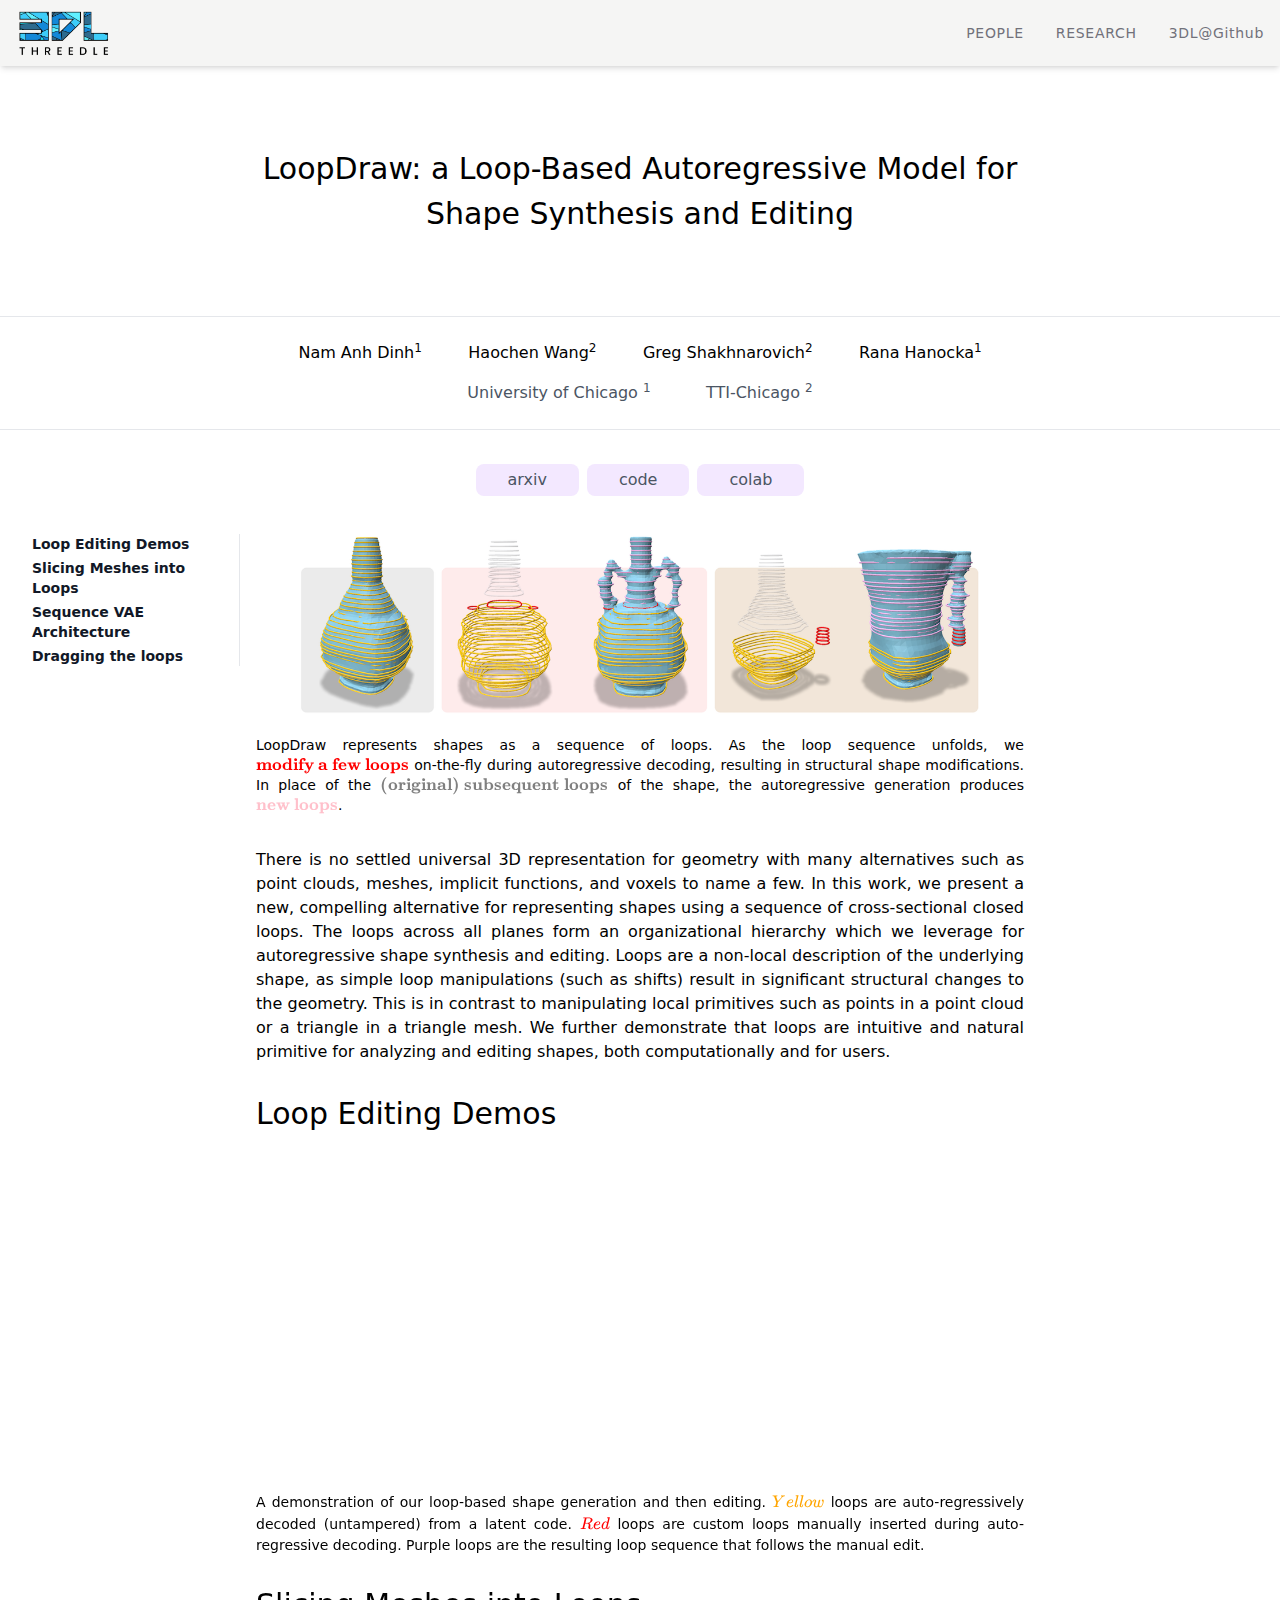
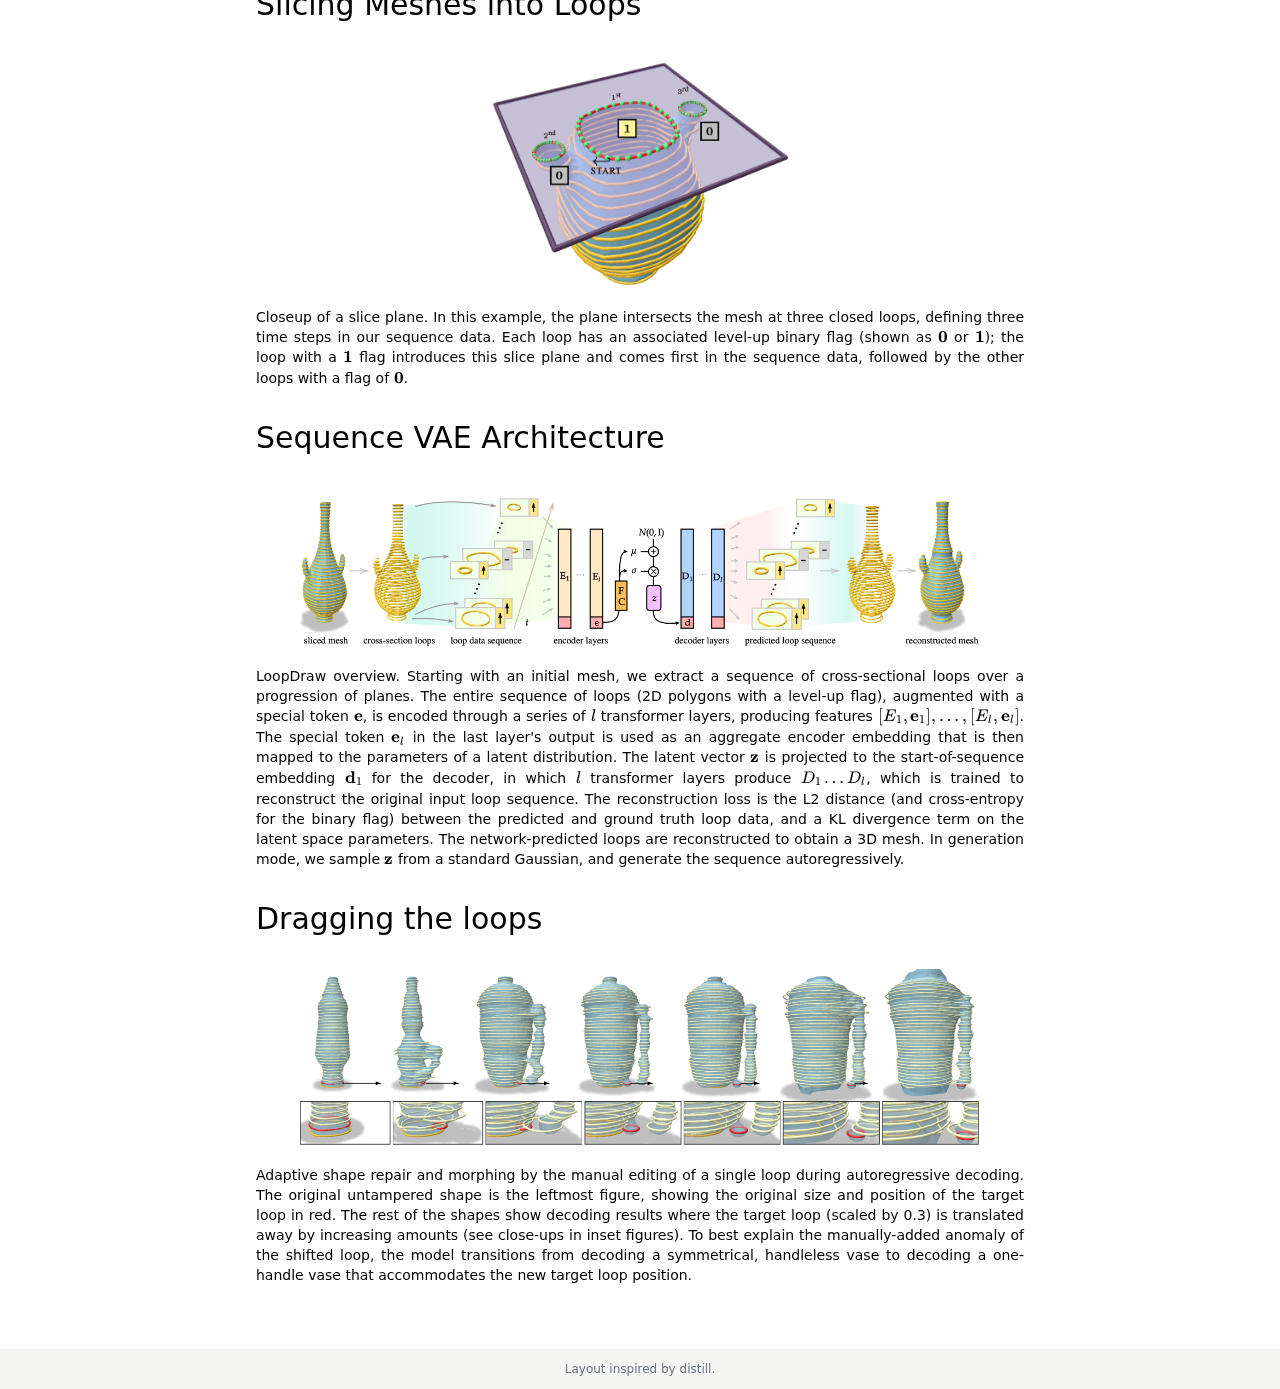
==== out/index.html @ bf1807f9 "move files to out" ====
<!DOCTYPE html><html><head><meta charSet="utf-8"/><meta name="google-site-verification" content="YRqjZaADGwd-NeNVA9Lar7973ZMttGQeL-NLG-FhuLw"/><meta name="viewport" content="width=770"/><title>LoopDraw</title><meta name="description" content="LoopDraw: a Loop-Based Autoregressive Model for Shape Synthesis and Editing"/><meta name="next-head-count" content="5"/><link rel="preload" href="/_next/static/css/555a6e327894ac90.css" as="style"/><link rel="stylesheet" href="/_next/static/css/555a6e327894ac90.css" data-n-g=""/><link rel="preload" href="/_next/static/css/d2a150f0312487b1.css" as="style"/><link rel="stylesheet" href="/_next/static/css/d2a150f0312487b1.css" data-n-p=""/><noscript data-n-css=""></noscript><script defer="" nomodule="" src="/_next/static/chunks/polyfills-a40ef1678bae11e696dba45124eadd70.js"></script><script src="/_next/static/chunks/webpack-2b99834efceef160.js" defer=""></script><script src="/_next/static/chunks/framework-6e4ba497ae0c8a3f.js" defer=""></script><script src="/_next/static/chunks/main-a5f2beb8b3d215d7.js" defer=""></script><script src="/_next/static/chunks/pages/_app-50a142e5a30749cb.js" defer=""></script><script src="/_next/static/chunks/518-eaa2f845e3ff8212.js" defer=""></script><script src="/_next/static/chunks/pages/index-186f89593d99d4a2.js" defer=""></script><script src="/_next/static/gd5T7K6Zp1jNpj35ZlLKR/_buildManifest.js" defer=""></script><script src="/_next/static/gd5T7K6Zp1jNpj35ZlLKR/_ssgManifest.js" defer=""></script><script src="/_next/static/gd5T7K6Zp1jNpj35ZlLKR/_middlewareManifest.js" defer=""></script></head><body><div id="__next"><div class=""><div class="bg-stone-100 text-zinc-500 py-2 shadow-md"><div class="mx-auto max-w-7xl px-4 flex items-center "><a href="https://3dl.cs.uchicago.edu/" class="flex-none mr-4" target="_blank"><img src="/threedle.png" class="w-24"/></a><div class="flex-1 justify-end flex space-x-8 tracking-wider text-sm"><a href="https://3dl.cs.uchicago.edu/#people" class="flex-none" target="_blank">PEOPLE</a><a href="https://3dl.cs.uchicago.edu/#research" class="flex-none" target="_blank">RESEARCH</a><a href="https://github.com/threedle" class="flex-none" target="_blank">3DL@Github</a></div></div></div><h1 class="text-3xl mx-auto max-w-4xl px-8 py-20 text-center leading-normal">LoopDraw: a Loop-Based Autoregressive Model for Shape Synthesis and Editing</h1><div class="border-t border-b px-8 py-2 text-center"><ol class="mx-auto max-w-3xl flex flex-wrap justify-evenly items-center my-4 "><li class="flex-initial mx-1 hover:text-indigo-400"><a href="https://people.cs.uchicago.edu/~namanh" target="_blank">Nam Anh Dinh</a><sup>1</sup></li><li class="flex-initial mx-1 hover:text-indigo-400"><a href="https://whc.is" target="_blank">Haochen Wang</a><sup>2</sup></li><li class="flex-initial mx-1 hover:text-indigo-400"><a href="https://home.ttic.edu/~gregory/" target="_blank">Greg Shakhnarovich</a><sup>2</sup></li><li class="flex-initial mx-1 hover:text-indigo-400"><a href="https://people.cs.uchicago.edu/~ranahanocka/" target="_blank">Rana Hanocka</a><sup>1</sup></li></ol><ol class="mx-auto max-w-md flex flex-wrap justify-evenly items-center my-4 text-gray-600"><li class="flex-initial mx-1">University of Chicago <sup>1</sup></li><li class="flex-initial mx-1">TTI-Chicago <sup>2</sup></li></ol></div><ol class="mx-auto px-8 max-w-md flex justify-center mt-8 text-gray-600 "><li><div class="inline-block mx-1 my-0.5 px-8 py-1 rounded-lg bg-purple-100 ">arxiv</div> </li><li><div class="inline-block mx-1 my-0.5 px-8 py-1 rounded-lg bg-purple-100 hover:bg-purple-300"><a href="https://github.com/threedle/LoopDraw" target="_blank">code</a></div> </li><li><div class="inline-block mx-1 my-0.5 px-8 py-1 rounded-lg bg-purple-100 ">colab</div> </li></ol><div class=" mx-auto max-w-screen-2xl px-8 my-8 flex gap-4 flex-col lg:flex-row"><div class="basis-1/6 flex-auto"><ol class=" max-w-xs pr-4 top-16 text-gray-900 text-sm mb-8 lg:border-r "><li class="my-1 hover:text-indigo-400" style="margin-left:0rem;font-weight:600"><a href="#1"><span><span><span>Loop Editing Demos</span></span></span></a></li><li class="my-1 hover:text-indigo-400" style="margin-left:0rem;font-weight:600"><a href="#2"><span><span><span>Slicing Meshes into Loops</span></span></span></a></li><li class="my-1 hover:text-indigo-400" style="margin-left:0rem;font-weight:600"><a href="#3"><span><span><span>Sequence VAE Architecture</span></span></span></a></li><li class="my-1 hover:text-indigo-400" style="margin-left:0rem;font-weight:600"><a href="#4"><span><span><span>Dragging the loops</span></span></span></a></li></ol></div><div class="basis-4/6 flex-auto max-w-3xl text-justify"><div id="teaser" class="my-0"><div><div class="flex gap-4 justify-around"><img src="/l_teaser.png" class="flex-initial w-1/3" style="width:90.00%"/></div><div class="mt-4 flex justify-center"><div class="flex-initial text-sm"><span><span><span>LoopDraw represents shapes as a sequence of loops. As the loop sequence unfolds, we </span></span><span><span><span class="katex"><span class="katex-mathml"><math xmlns="http://www.w3.org/1998/Math/MathML"><semantics><mrow><mstyle mathcolor="red"><mrow><mtext mathvariant="bold">modify</mtext><mtext> </mtext><mtext mathvariant="bold">a</mtext><mtext> </mtext><mtext mathvariant="bold">few</mtext><mtext> </mtext><mtext mathvariant="bold">loops</mtext></mrow></mstyle></mrow><annotation encoding="application/x-tex">\textcolor{red}{\textbf{modify a few loops}}</annotation></semantics></math></span><span class="katex-html" aria-hidden="true"><span class="base"><span class="strut" style="height:0.8889em;vertical-align:-0.1944em"></span><span class="mord text" style="color:red"><span class="mord textbf" style="color:red">modify a few loops</span></span></span></span></span></span></span><span><span> on-the-fly during autoregressive decoding, resulting in structural shape modifications. In place of the </span></span><span><span><span class="katex"><span class="katex-mathml"><math xmlns="http://www.w3.org/1998/Math/MathML"><semantics><mrow><mstyle mathcolor="gray"><mrow><mtext mathvariant="bold">(original)</mtext><mtext> </mtext><mtext mathvariant="bold">subsequent</mtext><mtext> </mtext><mtext mathvariant="bold">loops</mtext></mrow></mstyle></mrow><annotation encoding="application/x-tex">\textcolor{gray}{\textbf{(original) subsequent loops}}</annotation></semantics></math></span><span class="katex-html" aria-hidden="true"><span class="base"><span class="strut" style="height:1em;vertical-align:-0.25em"></span><span class="mord text" style="color:gray"><span class="mord textbf" style="color:gray">(original) subsequent loops</span></span></span></span></span></span></span><span><span> of the shape, the autoregressive generation produces </span></span><span><span><span class="katex"><span class="katex-mathml"><math xmlns="http://www.w3.org/1998/Math/MathML"><semantics><mrow><mstyle mathcolor="pink"><mrow><mtext mathvariant="bold">new</mtext><mtext> </mtext><mtext mathvariant="bold">loops</mtext></mrow></mstyle></mrow><annotation encoding="application/x-tex">\textcolor{pink}{\textbf{new loops}}</annotation></semantics></math></span><span class="katex-html" aria-hidden="true"><span class="base"><span class="strut" style="height:0.8889em;vertical-align:-0.1944em"></span><span class="mord text" style="color:pink"><span class="mord textbf" style="color:pink">new loops</span></span></span></span></span></span></span><span><span>.
</span></span></span></div></div></div></div><div class="my-8"><div class="space-y-4"><div><span><span><span>There is no settled universal 3D representation for geometry with many alternatives such as point clouds, meshes, implicit functions, and voxels to name a few. In this work, we present a new, compelling alternative for representing shapes using a sequence of cross-sectional closed loops. The loops across all planes form an organizational hierarchy which we leverage for autoregressive shape synthesis and editing. Loops are a non-local description of the underlying shape, as simple loop manipulations (such as shifts) result in significant structural changes to the geometry. This is in contrast to manipulating local primitives such as points in a point cloud or a triangle in a triangle mesh. We further demonstrate that loops are intuitive and natural primitive for analyzing and editing shapes, both computationally and for users.</span></span></span></div><div><span></span></div></div></div><div id="1" class="my-8"><h1 class="text-3xl"><span><span><span>Loop Editing Demos</span></span></span></h1></div><div id="edit1" class="my-8"><div><div class="flex gap-4 justify-evenly"><video loop="" autoplay="" muted="" playsinline="" class="flex-initial w-1/3" style="width:35.00%"><source src="/Vase-Edit-1.mp4" type="video/mp4"/>Your browser does not support the video tag.</video><video loop="" autoplay="" muted="" playsinline="" class="flex-initial w-1/3" style="width:35.00%"><source src="/Vase-Edit-2.mp4" type="video/mp4"/>Your browser does not support the video tag.</video></div></div></div><div id="edit2" class="my-8"><div><div class="flex gap-4 justify-evenly"><video loop="" autoplay="" muted="" playsinline="" class="flex-initial w-1/3" style="width:30.00%"><source src="/Sofa-Edit-1.mp4" type="video/mp4"/>Your browser does not support the video tag.</video><video loop="" autoplay="" muted="" playsinline="" class="flex-initial w-1/3" style="width:30.00%"><source src="/Sofa-Edit-2.mp4" type="video/mp4"/>Your browser does not support the video tag.</video><video loop="" autoplay="" muted="" playsinline="" class="flex-initial w-1/3" style="width:30.00%"><source src="/Sofa-Edit-3.mp4" type="video/mp4"/>Your browser does not support the video tag.</video></div><div class="mt-4 flex justify-center"><div class="flex-initial text-sm"><span><span><span>A demonstration of our loop-based shape generation and then editing. </span></span><span><span><span class="katex"><span class="katex-mathml"><math xmlns="http://www.w3.org/1998/Math/MathML"><semantics><mrow><mstyle mathcolor="orange"><mi>Y</mi><mi>e</mi><mi>l</mi><mi>l</mi><mi>o</mi><mi>w</mi></mstyle></mrow><annotation encoding="application/x-tex">\textcolor{orange}{Yellow}</annotation></semantics></math></span><span class="katex-html" aria-hidden="true"><span class="base"><span class="strut" style="height:0.6944em"></span><span class="mord mathnormal" style="margin-right:0.22222em;color:orange">Y</span><span class="mord mathnormal" style="color:orange">e</span><span class="mord mathnormal" style="margin-right:0.01968em;color:orange">ll</span><span class="mord mathnormal" style="color:orange">o</span><span class="mord mathnormal" style="margin-right:0.02691em;color:orange">w</span></span></span></span></span></span><span><span> loops are auto-regressively decoded (untampered) from a latent code. </span></span><span><span><span class="katex"><span class="katex-mathml"><math xmlns="http://www.w3.org/1998/Math/MathML"><semantics><mrow><mstyle mathcolor="red"><mi>R</mi><mi>e</mi><mi>d</mi></mstyle></mrow><annotation encoding="application/x-tex">\textcolor{red}{Red}</annotation></semantics></math></span><span class="katex-html" aria-hidden="true"><span class="base"><span class="strut" style="height:0.6944em"></span><span class="mord mathnormal" style="margin-right:0.00773em;color:red">R</span><span class="mord mathnormal" style="color:red">e</span><span class="mord mathnormal" style="color:red">d</span></span></span></span></span></span><span><span> loops are custom loops manually inserted during auto-regressive decoding. Purple loops are the resulting loop sequence that follows the manual edit.
</span></span></span></div></div></div></div><div id="2" class="my-8"><h1 class="text-3xl"><span><span><span>Slicing Meshes into Loops</span></span></span></h1></div><div id="slice" class="my-8"><div><div class="flex gap-4 justify-around"><img src="/slice.png" class="flex-initial w-1/3" style="width:40.00%"/></div><div class="mt-4 flex justify-center"><div class="flex-initial text-sm"><span><span><span>Closeup of a slice plane. In this example, the plane intersects the mesh at three closed loops, defining three time steps in our sequence data. Each loop has an associated level-up binary flag (shown as </span></span><span><span><span class="katex"><span class="katex-mathml"><math xmlns="http://www.w3.org/1998/Math/MathML"><semantics><mrow><mn mathvariant="bold">0</mn></mrow><annotation encoding="application/x-tex">\mathbf 0</annotation></semantics></math></span><span class="katex-html" aria-hidden="true"><span class="base"><span class="strut" style="height:0.6444em"></span><span class="mord mathbf">0</span></span></span></span></span></span><span><span> or </span></span><span><span><span class="katex"><span class="katex-mathml"><math xmlns="http://www.w3.org/1998/Math/MathML"><semantics><mrow><mn mathvariant="bold">1</mn></mrow><annotation encoding="application/x-tex">\mathbf 1</annotation></semantics></math></span><span class="katex-html" aria-hidden="true"><span class="base"><span class="strut" style="height:0.6444em"></span><span class="mord mathbf">1</span></span></span></span></span></span><span><span>); the loop with a </span></span><span><span><span class="katex"><span class="katex-mathml"><math xmlns="http://www.w3.org/1998/Math/MathML"><semantics><mrow><mn mathvariant="bold">1</mn></mrow><annotation encoding="application/x-tex">\mathbf 1</annotation></semantics></math></span><span class="katex-html" aria-hidden="true"><span class="base"><span class="strut" style="height:0.6444em"></span><span class="mord mathbf">1</span></span></span></span></span></span><span><span> flag introduces this slice plane and comes first in the sequence data, followed by the other loops with a flag of </span></span><span><span><span class="katex"><span class="katex-mathml"><math xmlns="http://www.w3.org/1998/Math/MathML"><semantics><mrow><mn mathvariant="bold">0</mn></mrow><annotation encoding="application/x-tex">\mathbf 0</annotation></semantics></math></span><span class="katex-html" aria-hidden="true"><span class="base"><span class="strut" style="height:0.6444em"></span><span class="mord mathbf">0</span></span></span></span></span></span><span><span>.
</span></span></span></div></div></div></div><div id="3" class="my-8"><h1 class="text-3xl"><span><span><span>Sequence VAE Architecture</span></span></span></h1></div><div id="arch" class="my-8"><div><div class="flex gap-4 justify-around"><img src="/arch.png" class="flex-initial w-1/3" style="width:90.00%"/></div><div class="mt-4 flex justify-center"><div class="flex-initial text-sm"><span><span><span>LoopDraw overview. Starting with an initial mesh, we extract a sequence of cross-sectional loops over a progression of planes. The entire sequence of loops (2D polygons with a level-up flag), augmented with a special token </span></span><span><span><span class="katex"><span class="katex-mathml"><math xmlns="http://www.w3.org/1998/Math/MathML"><semantics><mrow><mi mathvariant="bold">e</mi></mrow><annotation encoding="application/x-tex">\mathbf{e}</annotation></semantics></math></span><span class="katex-html" aria-hidden="true"><span class="base"><span class="strut" style="height:0.4444em"></span><span class="mord mathbf">e</span></span></span></span></span></span><span><span>, is encoded through a series of </span></span><span><span><span class="katex"><span class="katex-mathml"><math xmlns="http://www.w3.org/1998/Math/MathML"><semantics><mrow><mi>l</mi></mrow><annotation encoding="application/x-tex">l</annotation></semantics></math></span><span class="katex-html" aria-hidden="true"><span class="base"><span class="strut" style="height:0.6944em"></span><span class="mord mathnormal" style="margin-right:0.01968em">l</span></span></span></span></span></span><span><span> transformer layers, producing features </span></span><span><span><span class="katex"><span class="katex-mathml"><math xmlns="http://www.w3.org/1998/Math/MathML"><semantics><mrow><mo stretchy="false">[</mo><msub><mi>E</mi><mn>1</mn></msub><mo separator="true">,</mo><msub><mi mathvariant="bold">e</mi><mn>1</mn></msub><mo stretchy="false">]</mo><mo separator="true">,</mo><mo>…</mo><mo separator="true">,</mo><mo stretchy="false">[</mo><msub><mi>E</mi><mi>l</mi></msub><mo separator="true">,</mo><msub><mi mathvariant="bold">e</mi><mi>l</mi></msub><mo stretchy="false">]</mo></mrow><annotation encoding="application/x-tex">[E_1,\mathbf{e}_1],\dots, [E_l,\mathbf{e}_l]</annotation></semantics></math></span><span class="katex-html" aria-hidden="true"><span class="base"><span class="strut" style="height:1em;vertical-align:-0.25em"></span><span class="mopen">[</span><span class="mord"><span class="mord mathnormal" style="margin-right:0.05764em">E</span><span class="msupsub"><span class="vlist-t vlist-t2"><span class="vlist-r"><span class="vlist" style="height:0.3011em"><span style="top:-2.55em;margin-left:-0.0576em;margin-right:0.05em"><span class="pstrut" style="height:2.7em"></span><span class="sizing reset-size6 size3 mtight"><span class="mord mtight">1</span></span></span></span><span class="vlist-s">​</span></span><span class="vlist-r"><span class="vlist" style="height:0.15em"><span></span></span></span></span></span></span><span class="mpunct">,</span><span class="mspace" style="margin-right:0.1667em"></span><span class="mord"><span class="mord mathbf">e</span><span class="msupsub"><span class="vlist-t vlist-t2"><span class="vlist-r"><span class="vlist" style="height:0.3011em"><span style="top:-2.55em;margin-left:0em;margin-right:0.05em"><span class="pstrut" style="height:2.7em"></span><span class="sizing reset-size6 size3 mtight"><span class="mord mtight">1</span></span></span></span><span class="vlist-s">​</span></span><span class="vlist-r"><span class="vlist" style="height:0.15em"><span></span></span></span></span></span></span><span class="mclose">]</span><span class="mpunct">,</span><span class="mspace" style="margin-right:0.1667em"></span><span class="minner">…</span><span class="mspace" style="margin-right:0.1667em"></span><span class="mpunct">,</span><span class="mspace" style="margin-right:0.1667em"></span><span class="mopen">[</span><span class="mord"><span class="mord mathnormal" style="margin-right:0.05764em">E</span><span class="msupsub"><span class="vlist-t vlist-t2"><span class="vlist-r"><span class="vlist" style="height:0.3361em"><span style="top:-2.55em;margin-left:-0.0576em;margin-right:0.05em"><span class="pstrut" style="height:2.7em"></span><span class="sizing reset-size6 size3 mtight"><span class="mord mathnormal mtight" style="margin-right:0.01968em">l</span></span></span></span><span class="vlist-s">​</span></span><span class="vlist-r"><span class="vlist" style="height:0.15em"><span></span></span></span></span></span></span><span class="mpunct">,</span><span class="mspace" style="margin-right:0.1667em"></span><span class="mord"><span class="mord mathbf">e</span><span class="msupsub"><span class="vlist-t vlist-t2"><span class="vlist-r"><span class="vlist" style="height:0.3361em"><span style="top:-2.55em;margin-left:0em;margin-right:0.05em"><span class="pstrut" style="height:2.7em"></span><span class="sizing reset-size6 size3 mtight"><span class="mord mathnormal mtight" style="margin-right:0.01968em">l</span></span></span></span><span class="vlist-s">​</span></span><span class="vlist-r"><span class="vlist" style="height:0.15em"><span></span></span></span></span></span></span><span class="mclose">]</span></span></span></span></span></span><span><span>. The special token </span></span><span><span><span class="katex"><span class="katex-mathml"><math xmlns="http://www.w3.org/1998/Math/MathML"><semantics><mrow><msub><mi mathvariant="bold">e</mi><mi>l</mi></msub></mrow><annotation encoding="application/x-tex">\mathbf{e}_l</annotation></semantics></math></span><span class="katex-html" aria-hidden="true"><span class="base"><span class="strut" style="height:0.5944em;vertical-align:-0.15em"></span><span class="mord"><span class="mord mathbf">e</span><span class="msupsub"><span class="vlist-t vlist-t2"><span class="vlist-r"><span class="vlist" style="height:0.3361em"><span style="top:-2.55em;margin-left:0em;margin-right:0.05em"><span class="pstrut" style="height:2.7em"></span><span class="sizing reset-size6 size3 mtight"><span class="mord mathnormal mtight" style="margin-right:0.01968em">l</span></span></span></span><span class="vlist-s">​</span></span><span class="vlist-r"><span class="vlist" style="height:0.15em"><span></span></span></span></span></span></span></span></span></span></span></span><span><span> in the last layer&#x27;s output is used as an aggregate encoder embedding that is then mapped to the parameters of a latent distribution. The latent vector </span></span><span><span><span class="katex"><span class="katex-mathml"><math xmlns="http://www.w3.org/1998/Math/MathML"><semantics><mrow><mi mathvariant="bold">z</mi></mrow><annotation encoding="application/x-tex">\mathbf{z}</annotation></semantics></math></span><span class="katex-html" aria-hidden="true"><span class="base"><span class="strut" style="height:0.4444em"></span><span class="mord mathbf">z</span></span></span></span></span></span><span><span> is projected to the start-of-sequence embedding </span></span><span><span><span class="katex"><span class="katex-mathml"><math xmlns="http://www.w3.org/1998/Math/MathML"><semantics><mrow><msub><mi mathvariant="bold">d</mi><mn>1</mn></msub></mrow><annotation encoding="application/x-tex">\mathbf{d}_1</annotation></semantics></math></span><span class="katex-html" aria-hidden="true"><span class="base"><span class="strut" style="height:0.8444em;vertical-align:-0.15em"></span><span class="mord"><span class="mord mathbf">d</span><span class="msupsub"><span class="vlist-t vlist-t2"><span class="vlist-r"><span class="vlist" style="height:0.3011em"><span style="top:-2.55em;margin-left:0em;margin-right:0.05em"><span class="pstrut" style="height:2.7em"></span><span class="sizing reset-size6 size3 mtight"><span class="mord mtight">1</span></span></span></span><span class="vlist-s">​</span></span><span class="vlist-r"><span class="vlist" style="height:0.15em"><span></span></span></span></span></span></span></span></span></span></span></span><span><span> for the decoder, in which </span></span><span><span><span class="katex"><span class="katex-mathml"><math xmlns="http://www.w3.org/1998/Math/MathML"><semantics><mrow><mi>l</mi></mrow><annotation encoding="application/x-tex">l</annotation></semantics></math></span><span class="katex-html" aria-hidden="true"><span class="base"><span class="strut" style="height:0.6944em"></span><span class="mord mathnormal" style="margin-right:0.01968em">l</span></span></span></span></span></span><span><span> transformer layers produce </span></span><span><span><span class="katex"><span class="katex-mathml"><math xmlns="http://www.w3.org/1998/Math/MathML"><semantics><mrow><msub><mi>D</mi><mn>1</mn></msub><mo>…</mo><msub><mi>D</mi><mi>l</mi></msub></mrow><annotation encoding="application/x-tex">D_1 \dots D_l</annotation></semantics></math></span><span class="katex-html" aria-hidden="true"><span class="base"><span class="strut" style="height:0.8333em;vertical-align:-0.15em"></span><span class="mord"><span class="mord mathnormal" style="margin-right:0.02778em">D</span><span class="msupsub"><span class="vlist-t vlist-t2"><span class="vlist-r"><span class="vlist" style="height:0.3011em"><span style="top:-2.55em;margin-left:-0.0278em;margin-right:0.05em"><span class="pstrut" style="height:2.7em"></span><span class="sizing reset-size6 size3 mtight"><span class="mord mtight">1</span></span></span></span><span class="vlist-s">​</span></span><span class="vlist-r"><span class="vlist" style="height:0.15em"><span></span></span></span></span></span></span><span class="mspace" style="margin-right:0.1667em"></span><span class="minner">…</span><span class="mspace" style="margin-right:0.1667em"></span><span class="mord"><span class="mord mathnormal" style="margin-right:0.02778em">D</span><span class="msupsub"><span class="vlist-t vlist-t2"><span class="vlist-r"><span class="vlist" style="height:0.3361em"><span style="top:-2.55em;margin-left:-0.0278em;margin-right:0.05em"><span class="pstrut" style="height:2.7em"></span><span class="sizing reset-size6 size3 mtight"><span class="mord mathnormal mtight" style="margin-right:0.01968em">l</span></span></span></span><span class="vlist-s">​</span></span><span class="vlist-r"><span class="vlist" style="height:0.15em"><span></span></span></span></span></span></span></span></span></span></span></span><span><span>, which is trained to reconstruct the original input loop sequence. The reconstruction loss is the L2 distance (and cross-entropy for the binary flag) between the predicted and ground truth loop data, and a KL divergence term on the latent space parameters. The network-predicted loops are reconstructed to obtain a 3D mesh. In generation mode, we sample </span></span><span><span><span class="katex"><span class="katex-mathml"><math xmlns="http://www.w3.org/1998/Math/MathML"><semantics><mrow><mi mathvariant="bold">z</mi></mrow><annotation encoding="application/x-tex">\mathbf z</annotation></semantics></math></span><span class="katex-html" aria-hidden="true"><span class="base"><span class="strut" style="height:0.4444em"></span><span class="mord mathbf">z</span></span></span></span></span></span><span><span> from a standard Gaussian, and generate the sequence autoregressively.
</span></span></span></div></div></div></div><div id="4" class="my-8"><h1 class="text-3xl"><span><span><span>Dragging the loops</span></span></span></h1></div><div id="drag" class="my-8"><div><div class="flex gap-4 justify-around"><img src="/drag.png" class="flex-initial w-1/3" style="width:90.00%"/></div><div class="mt-4 flex justify-center"><div class="flex-initial text-sm"><span><span><span>Adaptive shape repair and morphing by the manual editing of a single loop during autoregressive decoding. The original untampered shape is the leftmost figure, showing the original size and position of the target loop in red. The rest of the shapes show decoding results where the target loop (scaled by 0.3) is translated away by increasing amounts (see close-ups in inset figures). To best explain the manually-added anomaly of the shifted loop, the model transitions from decoding a symmetrical, handleless vase to decoding a one-handle vase that accommodates the new target loop position.
</span></span></span></div></div></div></div></div><div class="basis-1/6 flex-auto"></div></div><div class="max-w-full bg-stone-100 flex items-center py-3"><p class="mx-auto text-gray-500 text-xs text-center"> Layout inspired by distill.</p></div></div></div><script id="__NEXT_DATA__" type="application/json">{"props":{"pageProps":{"data":[{"t":"fig","id":"teaser","d":{"imgs":["/l_teaser.png"],"sizes":[90],"caption":[{"type":"str","data":"LoopDraw represents shapes as a sequence of loops. As the loop sequence unfolds, we "},{"type":"imath","data":"\u003cspan class=\"katex\"\u003e\u003cspan class=\"katex-mathml\"\u003e\u003cmath xmlns=\"http://www.w3.org/1998/Math/MathML\"\u003e\u003csemantics\u003e\u003cmrow\u003e\u003cmstyle mathcolor=\"red\"\u003e\u003cmrow\u003e\u003cmtext mathvariant=\"bold\"\u003emodify\u003c/mtext\u003e\u003cmtext\u003e \u003c/mtext\u003e\u003cmtext mathvariant=\"bold\"\u003ea\u003c/mtext\u003e\u003cmtext\u003e \u003c/mtext\u003e\u003cmtext mathvariant=\"bold\"\u003efew\u003c/mtext\u003e\u003cmtext\u003e \u003c/mtext\u003e\u003cmtext mathvariant=\"bold\"\u003eloops\u003c/mtext\u003e\u003c/mrow\u003e\u003c/mstyle\u003e\u003c/mrow\u003e\u003cannotation encoding=\"application/x-tex\"\u003e\\textcolor{red}{\\textbf{modify a few loops}}\u003c/annotation\u003e\u003c/semantics\u003e\u003c/math\u003e\u003c/span\u003e\u003cspan class=\"katex-html\" aria-hidden=\"true\"\u003e\u003cspan class=\"base\"\u003e\u003cspan class=\"strut\" style=\"height:0.8889em;vertical-align:-0.1944em;\"\u003e\u003c/span\u003e\u003cspan class=\"mord text\" style=\"color:red;\"\u003e\u003cspan class=\"mord textbf\" style=\"color:red;\"\u003emodify a few loops\u003c/span\u003e\u003c/span\u003e\u003c/span\u003e\u003c/span\u003e\u003c/span\u003e"},{"type":"str","data":" on-the-fly during autoregressive decoding, resulting in structural shape modifications. In place of the "},{"type":"imath","data":"\u003cspan class=\"katex\"\u003e\u003cspan class=\"katex-mathml\"\u003e\u003cmath xmlns=\"http://www.w3.org/1998/Math/MathML\"\u003e\u003csemantics\u003e\u003cmrow\u003e\u003cmstyle mathcolor=\"gray\"\u003e\u003cmrow\u003e\u003cmtext mathvariant=\"bold\"\u003e(original)\u003c/mtext\u003e\u003cmtext\u003e \u003c/mtext\u003e\u003cmtext mathvariant=\"bold\"\u003esubsequent\u003c/mtext\u003e\u003cmtext\u003e \u003c/mtext\u003e\u003cmtext mathvariant=\"bold\"\u003eloops\u003c/mtext\u003e\u003c/mrow\u003e\u003c/mstyle\u003e\u003c/mrow\u003e\u003cannotation encoding=\"application/x-tex\"\u003e\\textcolor{gray}{\\textbf{(original) subsequent loops}}\u003c/annotation\u003e\u003c/semantics\u003e\u003c/math\u003e\u003c/span\u003e\u003cspan class=\"katex-html\" aria-hidden=\"true\"\u003e\u003cspan class=\"base\"\u003e\u003cspan class=\"strut\" style=\"height:1em;vertical-align:-0.25em;\"\u003e\u003c/span\u003e\u003cspan class=\"mord text\" style=\"color:gray;\"\u003e\u003cspan class=\"mord textbf\" style=\"color:gray;\"\u003e(original) subsequent loops\u003c/span\u003e\u003c/span\u003e\u003c/span\u003e\u003c/span\u003e\u003c/span\u003e"},{"type":"str","data":" of the shape, the autoregressive generation produces "},{"type":"imath","data":"\u003cspan class=\"katex\"\u003e\u003cspan class=\"katex-mathml\"\u003e\u003cmath xmlns=\"http://www.w3.org/1998/Math/MathML\"\u003e\u003csemantics\u003e\u003cmrow\u003e\u003cmstyle mathcolor=\"pink\"\u003e\u003cmrow\u003e\u003cmtext mathvariant=\"bold\"\u003enew\u003c/mtext\u003e\u003cmtext\u003e \u003c/mtext\u003e\u003cmtext mathvariant=\"bold\"\u003eloops\u003c/mtext\u003e\u003c/mrow\u003e\u003c/mstyle\u003e\u003c/mrow\u003e\u003cannotation encoding=\"application/x-tex\"\u003e\\textcolor{pink}{\\textbf{new loops}}\u003c/annotation\u003e\u003c/semantics\u003e\u003c/math\u003e\u003c/span\u003e\u003cspan class=\"katex-html\" aria-hidden=\"true\"\u003e\u003cspan class=\"base\"\u003e\u003cspan class=\"strut\" style=\"height:0.8889em;vertical-align:-0.1944em;\"\u003e\u003c/span\u003e\u003cspan class=\"mord text\" style=\"color:pink;\"\u003e\u003cspan class=\"mord textbf\" style=\"color:pink;\"\u003enew loops\u003c/span\u003e\u003c/span\u003e\u003c/span\u003e\u003c/span\u003e\u003c/span\u003e"},{"type":"str","data":".\n"}]}},{"t":"p","d":[[{"type":"str","data":"There is no settled universal 3D representation for geometry with many alternatives such as point clouds, meshes, implicit functions, and voxels to name a few. In this work, we present a new, compelling alternative for representing shapes using a sequence of cross-sectional closed loops. The loops across all planes form an organizational hierarchy which we leverage for autoregressive shape synthesis and editing. Loops are a non-local description of the underlying shape, as simple loop manipulations (such as shifts) result in significant structural changes to the geometry. This is in contrast to manipulating local primitives such as points in a point cloud or a triangle in a triangle mesh. We further demonstrate that loops are intuitive and natural primitive for analyzing and editing shapes, both computationally and for users."}],[]]},{"t":"h1*","d":[{"type":"str","data":"Loop Editing Demos"}],"id":1},{"t":"vid","id":"edit1","d":{"vids":["/Vase-Edit-1.mp4","/Vase-Edit-2.mp4"],"sizes":[35,35],"caption":""}},{"t":"vid","id":"edit2","d":{"vids":["/Sofa-Edit-1.mp4","/Sofa-Edit-2.mp4","/Sofa-Edit-3.mp4"],"sizes":[30,30,30],"caption":[{"type":"str","data":"A demonstration of our loop-based shape generation and then editing. "},{"type":"imath","data":"\u003cspan class=\"katex\"\u003e\u003cspan class=\"katex-mathml\"\u003e\u003cmath xmlns=\"http://www.w3.org/1998/Math/MathML\"\u003e\u003csemantics\u003e\u003cmrow\u003e\u003cmstyle mathcolor=\"orange\"\u003e\u003cmi\u003eY\u003c/mi\u003e\u003cmi\u003ee\u003c/mi\u003e\u003cmi\u003el\u003c/mi\u003e\u003cmi\u003el\u003c/mi\u003e\u003cmi\u003eo\u003c/mi\u003e\u003cmi\u003ew\u003c/mi\u003e\u003c/mstyle\u003e\u003c/mrow\u003e\u003cannotation encoding=\"application/x-tex\"\u003e\\textcolor{orange}{Yellow}\u003c/annotation\u003e\u003c/semantics\u003e\u003c/math\u003e\u003c/span\u003e\u003cspan class=\"katex-html\" aria-hidden=\"true\"\u003e\u003cspan class=\"base\"\u003e\u003cspan class=\"strut\" style=\"height:0.6944em;\"\u003e\u003c/span\u003e\u003cspan class=\"mord mathnormal\" style=\"margin-right:0.22222em;color:orange;\"\u003eY\u003c/span\u003e\u003cspan class=\"mord mathnormal\" style=\"color:orange;\"\u003ee\u003c/span\u003e\u003cspan class=\"mord mathnormal\" style=\"margin-right:0.01968em;color:orange;\"\u003ell\u003c/span\u003e\u003cspan class=\"mord mathnormal\" style=\"color:orange;\"\u003eo\u003c/span\u003e\u003cspan class=\"mord mathnormal\" style=\"margin-right:0.02691em;color:orange;\"\u003ew\u003c/span\u003e\u003c/span\u003e\u003c/span\u003e\u003c/span\u003e"},{"type":"str","data":" loops are auto-regressively decoded (untampered) from a latent code. "},{"type":"imath","data":"\u003cspan class=\"katex\"\u003e\u003cspan class=\"katex-mathml\"\u003e\u003cmath xmlns=\"http://www.w3.org/1998/Math/MathML\"\u003e\u003csemantics\u003e\u003cmrow\u003e\u003cmstyle mathcolor=\"red\"\u003e\u003cmi\u003eR\u003c/mi\u003e\u003cmi\u003ee\u003c/mi\u003e\u003cmi\u003ed\u003c/mi\u003e\u003c/mstyle\u003e\u003c/mrow\u003e\u003cannotation encoding=\"application/x-tex\"\u003e\\textcolor{red}{Red}\u003c/annotation\u003e\u003c/semantics\u003e\u003c/math\u003e\u003c/span\u003e\u003cspan class=\"katex-html\" aria-hidden=\"true\"\u003e\u003cspan class=\"base\"\u003e\u003cspan class=\"strut\" style=\"height:0.6944em;\"\u003e\u003c/span\u003e\u003cspan class=\"mord mathnormal\" style=\"margin-right:0.00773em;color:red;\"\u003eR\u003c/span\u003e\u003cspan class=\"mord mathnormal\" style=\"color:red;\"\u003ee\u003c/span\u003e\u003cspan class=\"mord mathnormal\" style=\"color:red;\"\u003ed\u003c/span\u003e\u003c/span\u003e\u003c/span\u003e\u003c/span\u003e"},{"type":"str","data":" loops are custom loops manually inserted during auto-regressive decoding. Purple loops are the resulting loop sequence that follows the manual edit.\n"}]}},{"t":"h1*","d":[{"type":"str","data":"Slicing Meshes into Loops"}],"id":2},{"t":"fig","id":"slice","d":{"imgs":["/slice.png"],"sizes":[40],"caption":[{"type":"str","data":"Closeup of a slice plane. In this example, the plane intersects the mesh at three closed loops, defining three time steps in our sequence data. Each loop has an associated level-up binary flag (shown as "},{"type":"imath","data":"\u003cspan class=\"katex\"\u003e\u003cspan class=\"katex-mathml\"\u003e\u003cmath xmlns=\"http://www.w3.org/1998/Math/MathML\"\u003e\u003csemantics\u003e\u003cmrow\u003e\u003cmn mathvariant=\"bold\"\u003e0\u003c/mn\u003e\u003c/mrow\u003e\u003cannotation encoding=\"application/x-tex\"\u003e\\mathbf 0\u003c/annotation\u003e\u003c/semantics\u003e\u003c/math\u003e\u003c/span\u003e\u003cspan class=\"katex-html\" aria-hidden=\"true\"\u003e\u003cspan class=\"base\"\u003e\u003cspan class=\"strut\" style=\"height:0.6444em;\"\u003e\u003c/span\u003e\u003cspan class=\"mord mathbf\"\u003e0\u003c/span\u003e\u003c/span\u003e\u003c/span\u003e\u003c/span\u003e"},{"type":"str","data":" or "},{"type":"imath","data":"\u003cspan class=\"katex\"\u003e\u003cspan class=\"katex-mathml\"\u003e\u003cmath xmlns=\"http://www.w3.org/1998/Math/MathML\"\u003e\u003csemantics\u003e\u003cmrow\u003e\u003cmn mathvariant=\"bold\"\u003e1\u003c/mn\u003e\u003c/mrow\u003e\u003cannotation encoding=\"application/x-tex\"\u003e\\mathbf 1\u003c/annotation\u003e\u003c/semantics\u003e\u003c/math\u003e\u003c/span\u003e\u003cspan class=\"katex-html\" aria-hidden=\"true\"\u003e\u003cspan class=\"base\"\u003e\u003cspan class=\"strut\" style=\"height:0.6444em;\"\u003e\u003c/span\u003e\u003cspan class=\"mord mathbf\"\u003e1\u003c/span\u003e\u003c/span\u003e\u003c/span\u003e\u003c/span\u003e"},{"type":"str","data":"); the loop with a "},{"type":"imath","data":"\u003cspan class=\"katex\"\u003e\u003cspan class=\"katex-mathml\"\u003e\u003cmath xmlns=\"http://www.w3.org/1998/Math/MathML\"\u003e\u003csemantics\u003e\u003cmrow\u003e\u003cmn mathvariant=\"bold\"\u003e1\u003c/mn\u003e\u003c/mrow\u003e\u003cannotation encoding=\"application/x-tex\"\u003e\\mathbf 1\u003c/annotation\u003e\u003c/semantics\u003e\u003c/math\u003e\u003c/span\u003e\u003cspan class=\"katex-html\" aria-hidden=\"true\"\u003e\u003cspan class=\"base\"\u003e\u003cspan class=\"strut\" style=\"height:0.6444em;\"\u003e\u003c/span\u003e\u003cspan class=\"mord mathbf\"\u003e1\u003c/span\u003e\u003c/span\u003e\u003c/span\u003e\u003c/span\u003e"},{"type":"str","data":" flag introduces this slice plane and comes first in the sequence data, followed by the other loops with a flag of "},{"type":"imath","data":"\u003cspan class=\"katex\"\u003e\u003cspan class=\"katex-mathml\"\u003e\u003cmath xmlns=\"http://www.w3.org/1998/Math/MathML\"\u003e\u003csemantics\u003e\u003cmrow\u003e\u003cmn mathvariant=\"bold\"\u003e0\u003c/mn\u003e\u003c/mrow\u003e\u003cannotation encoding=\"application/x-tex\"\u003e\\mathbf 0\u003c/annotation\u003e\u003c/semantics\u003e\u003c/math\u003e\u003c/span\u003e\u003cspan class=\"katex-html\" aria-hidden=\"true\"\u003e\u003cspan class=\"base\"\u003e\u003cspan class=\"strut\" style=\"height:0.6444em;\"\u003e\u003c/span\u003e\u003cspan class=\"mord mathbf\"\u003e0\u003c/span\u003e\u003c/span\u003e\u003c/span\u003e\u003c/span\u003e"},{"type":"str","data":".\n"}]}},{"t":"h1*","d":[{"type":"str","data":"Sequence VAE Architecture"}],"id":3},{"t":"fig","id":"arch","d":{"imgs":["/arch.png"],"sizes":[90],"caption":[{"type":"str","data":"LoopDraw overview. Starting with an initial mesh, we extract a sequence of cross-sectional loops over a progression of planes. The entire sequence of loops (2D polygons with a level-up flag), augmented with a special token "},{"type":"imath","data":"\u003cspan class=\"katex\"\u003e\u003cspan class=\"katex-mathml\"\u003e\u003cmath xmlns=\"http://www.w3.org/1998/Math/MathML\"\u003e\u003csemantics\u003e\u003cmrow\u003e\u003cmi mathvariant=\"bold\"\u003ee\u003c/mi\u003e\u003c/mrow\u003e\u003cannotation encoding=\"application/x-tex\"\u003e\\mathbf{e}\u003c/annotation\u003e\u003c/semantics\u003e\u003c/math\u003e\u003c/span\u003e\u003cspan class=\"katex-html\" aria-hidden=\"true\"\u003e\u003cspan class=\"base\"\u003e\u003cspan class=\"strut\" style=\"height:0.4444em;\"\u003e\u003c/span\u003e\u003cspan class=\"mord mathbf\"\u003ee\u003c/span\u003e\u003c/span\u003e\u003c/span\u003e\u003c/span\u003e"},{"type":"str","data":", is encoded through a series of "},{"type":"imath","data":"\u003cspan class=\"katex\"\u003e\u003cspan class=\"katex-mathml\"\u003e\u003cmath xmlns=\"http://www.w3.org/1998/Math/MathML\"\u003e\u003csemantics\u003e\u003cmrow\u003e\u003cmi\u003el\u003c/mi\u003e\u003c/mrow\u003e\u003cannotation encoding=\"application/x-tex\"\u003el\u003c/annotation\u003e\u003c/semantics\u003e\u003c/math\u003e\u003c/span\u003e\u003cspan class=\"katex-html\" aria-hidden=\"true\"\u003e\u003cspan class=\"base\"\u003e\u003cspan class=\"strut\" style=\"height:0.6944em;\"\u003e\u003c/span\u003e\u003cspan class=\"mord mathnormal\" style=\"margin-right:0.01968em;\"\u003el\u003c/span\u003e\u003c/span\u003e\u003c/span\u003e\u003c/span\u003e"},{"type":"str","data":" transformer layers, producing features "},{"type":"imath","data":"\u003cspan class=\"katex\"\u003e\u003cspan class=\"katex-mathml\"\u003e\u003cmath xmlns=\"http://www.w3.org/1998/Math/MathML\"\u003e\u003csemantics\u003e\u003cmrow\u003e\u003cmo stretchy=\"false\"\u003e[\u003c/mo\u003e\u003cmsub\u003e\u003cmi\u003eE\u003c/mi\u003e\u003cmn\u003e1\u003c/mn\u003e\u003c/msub\u003e\u003cmo separator=\"true\"\u003e,\u003c/mo\u003e\u003cmsub\u003e\u003cmi mathvariant=\"bold\"\u003ee\u003c/mi\u003e\u003cmn\u003e1\u003c/mn\u003e\u003c/msub\u003e\u003cmo stretchy=\"false\"\u003e]\u003c/mo\u003e\u003cmo separator=\"true\"\u003e,\u003c/mo\u003e\u003cmo\u003e…\u003c/mo\u003e\u003cmo separator=\"true\"\u003e,\u003c/mo\u003e\u003cmo stretchy=\"false\"\u003e[\u003c/mo\u003e\u003cmsub\u003e\u003cmi\u003eE\u003c/mi\u003e\u003cmi\u003el\u003c/mi\u003e\u003c/msub\u003e\u003cmo separator=\"true\"\u003e,\u003c/mo\u003e\u003cmsub\u003e\u003cmi mathvariant=\"bold\"\u003ee\u003c/mi\u003e\u003cmi\u003el\u003c/mi\u003e\u003c/msub\u003e\u003cmo stretchy=\"false\"\u003e]\u003c/mo\u003e\u003c/mrow\u003e\u003cannotation encoding=\"application/x-tex\"\u003e[E_1,\\mathbf{e}_1],\\dots, [E_l,\\mathbf{e}_l]\u003c/annotation\u003e\u003c/semantics\u003e\u003c/math\u003e\u003c/span\u003e\u003cspan class=\"katex-html\" aria-hidden=\"true\"\u003e\u003cspan class=\"base\"\u003e\u003cspan class=\"strut\" style=\"height:1em;vertical-align:-0.25em;\"\u003e\u003c/span\u003e\u003cspan class=\"mopen\"\u003e[\u003c/span\u003e\u003cspan class=\"mord\"\u003e\u003cspan class=\"mord mathnormal\" style=\"margin-right:0.05764em;\"\u003eE\u003c/span\u003e\u003cspan class=\"msupsub\"\u003e\u003cspan class=\"vlist-t vlist-t2\"\u003e\u003cspan class=\"vlist-r\"\u003e\u003cspan class=\"vlist\" style=\"height:0.3011em;\"\u003e\u003cspan style=\"top:-2.55em;margin-left:-0.0576em;margin-right:0.05em;\"\u003e\u003cspan class=\"pstrut\" style=\"height:2.7em;\"\u003e\u003c/span\u003e\u003cspan class=\"sizing reset-size6 size3 mtight\"\u003e\u003cspan class=\"mord mtight\"\u003e1\u003c/span\u003e\u003c/span\u003e\u003c/span\u003e\u003c/span\u003e\u003cspan class=\"vlist-s\"\u003e​\u003c/span\u003e\u003c/span\u003e\u003cspan class=\"vlist-r\"\u003e\u003cspan class=\"vlist\" style=\"height:0.15em;\"\u003e\u003cspan\u003e\u003c/span\u003e\u003c/span\u003e\u003c/span\u003e\u003c/span\u003e\u003c/span\u003e\u003c/span\u003e\u003cspan class=\"mpunct\"\u003e,\u003c/span\u003e\u003cspan class=\"mspace\" style=\"margin-right:0.1667em;\"\u003e\u003c/span\u003e\u003cspan class=\"mord\"\u003e\u003cspan class=\"mord mathbf\"\u003ee\u003c/span\u003e\u003cspan class=\"msupsub\"\u003e\u003cspan class=\"vlist-t vlist-t2\"\u003e\u003cspan class=\"vlist-r\"\u003e\u003cspan class=\"vlist\" style=\"height:0.3011em;\"\u003e\u003cspan style=\"top:-2.55em;margin-left:0em;margin-right:0.05em;\"\u003e\u003cspan class=\"pstrut\" style=\"height:2.7em;\"\u003e\u003c/span\u003e\u003cspan class=\"sizing reset-size6 size3 mtight\"\u003e\u003cspan class=\"mord mtight\"\u003e1\u003c/span\u003e\u003c/span\u003e\u003c/span\u003e\u003c/span\u003e\u003cspan class=\"vlist-s\"\u003e​\u003c/span\u003e\u003c/span\u003e\u003cspan class=\"vlist-r\"\u003e\u003cspan class=\"vlist\" style=\"height:0.15em;\"\u003e\u003cspan\u003e\u003c/span\u003e\u003c/span\u003e\u003c/span\u003e\u003c/span\u003e\u003c/span\u003e\u003c/span\u003e\u003cspan class=\"mclose\"\u003e]\u003c/span\u003e\u003cspan class=\"mpunct\"\u003e,\u003c/span\u003e\u003cspan class=\"mspace\" style=\"margin-right:0.1667em;\"\u003e\u003c/span\u003e\u003cspan class=\"minner\"\u003e…\u003c/span\u003e\u003cspan class=\"mspace\" style=\"margin-right:0.1667em;\"\u003e\u003c/span\u003e\u003cspan class=\"mpunct\"\u003e,\u003c/span\u003e\u003cspan class=\"mspace\" style=\"margin-right:0.1667em;\"\u003e\u003c/span\u003e\u003cspan class=\"mopen\"\u003e[\u003c/span\u003e\u003cspan class=\"mord\"\u003e\u003cspan class=\"mord mathnormal\" style=\"margin-right:0.05764em;\"\u003eE\u003c/span\u003e\u003cspan class=\"msupsub\"\u003e\u003cspan class=\"vlist-t vlist-t2\"\u003e\u003cspan class=\"vlist-r\"\u003e\u003cspan class=\"vlist\" style=\"height:0.3361em;\"\u003e\u003cspan style=\"top:-2.55em;margin-left:-0.0576em;margin-right:0.05em;\"\u003e\u003cspan class=\"pstrut\" style=\"height:2.7em;\"\u003e\u003c/span\u003e\u003cspan class=\"sizing reset-size6 size3 mtight\"\u003e\u003cspan class=\"mord mathnormal mtight\" style=\"margin-right:0.01968em;\"\u003el\u003c/span\u003e\u003c/span\u003e\u003c/span\u003e\u003c/span\u003e\u003cspan class=\"vlist-s\"\u003e​\u003c/span\u003e\u003c/span\u003e\u003cspan class=\"vlist-r\"\u003e\u003cspan class=\"vlist\" style=\"height:0.15em;\"\u003e\u003cspan\u003e\u003c/span\u003e\u003c/span\u003e\u003c/span\u003e\u003c/span\u003e\u003c/span\u003e\u003c/span\u003e\u003cspan class=\"mpunct\"\u003e,\u003c/span\u003e\u003cspan class=\"mspace\" style=\"margin-right:0.1667em;\"\u003e\u003c/span\u003e\u003cspan class=\"mord\"\u003e\u003cspan class=\"mord mathbf\"\u003ee\u003c/span\u003e\u003cspan class=\"msupsub\"\u003e\u003cspan class=\"vlist-t vlist-t2\"\u003e\u003cspan class=\"vlist-r\"\u003e\u003cspan class=\"vlist\" style=\"height:0.3361em;\"\u003e\u003cspan style=\"top:-2.55em;margin-left:0em;margin-right:0.05em;\"\u003e\u003cspan class=\"pstrut\" style=\"height:2.7em;\"\u003e\u003c/span\u003e\u003cspan class=\"sizing reset-size6 size3 mtight\"\u003e\u003cspan class=\"mord mathnormal mtight\" style=\"margin-right:0.01968em;\"\u003el\u003c/span\u003e\u003c/span\u003e\u003c/span\u003e\u003c/span\u003e\u003cspan class=\"vlist-s\"\u003e​\u003c/span\u003e\u003c/span\u003e\u003cspan class=\"vlist-r\"\u003e\u003cspan class=\"vlist\" style=\"height:0.15em;\"\u003e\u003cspan\u003e\u003c/span\u003e\u003c/span\u003e\u003c/span\u003e\u003c/span\u003e\u003c/span\u003e\u003c/span\u003e\u003cspan class=\"mclose\"\u003e]\u003c/span\u003e\u003c/span\u003e\u003c/span\u003e\u003c/span\u003e"},{"type":"str","data":". The special token "},{"type":"imath","data":"\u003cspan class=\"katex\"\u003e\u003cspan class=\"katex-mathml\"\u003e\u003cmath xmlns=\"http://www.w3.org/1998/Math/MathML\"\u003e\u003csemantics\u003e\u003cmrow\u003e\u003cmsub\u003e\u003cmi mathvariant=\"bold\"\u003ee\u003c/mi\u003e\u003cmi\u003el\u003c/mi\u003e\u003c/msub\u003e\u003c/mrow\u003e\u003cannotation encoding=\"application/x-tex\"\u003e\\mathbf{e}_l\u003c/annotation\u003e\u003c/semantics\u003e\u003c/math\u003e\u003c/span\u003e\u003cspan class=\"katex-html\" aria-hidden=\"true\"\u003e\u003cspan class=\"base\"\u003e\u003cspan class=\"strut\" style=\"height:0.5944em;vertical-align:-0.15em;\"\u003e\u003c/span\u003e\u003cspan class=\"mord\"\u003e\u003cspan class=\"mord mathbf\"\u003ee\u003c/span\u003e\u003cspan class=\"msupsub\"\u003e\u003cspan class=\"vlist-t vlist-t2\"\u003e\u003cspan class=\"vlist-r\"\u003e\u003cspan class=\"vlist\" style=\"height:0.3361em;\"\u003e\u003cspan style=\"top:-2.55em;margin-left:0em;margin-right:0.05em;\"\u003e\u003cspan class=\"pstrut\" style=\"height:2.7em;\"\u003e\u003c/span\u003e\u003cspan class=\"sizing reset-size6 size3 mtight\"\u003e\u003cspan class=\"mord mathnormal mtight\" style=\"margin-right:0.01968em;\"\u003el\u003c/span\u003e\u003c/span\u003e\u003c/span\u003e\u003c/span\u003e\u003cspan class=\"vlist-s\"\u003e​\u003c/span\u003e\u003c/span\u003e\u003cspan class=\"vlist-r\"\u003e\u003cspan class=\"vlist\" style=\"height:0.15em;\"\u003e\u003cspan\u003e\u003c/span\u003e\u003c/span\u003e\u003c/span\u003e\u003c/span\u003e\u003c/span\u003e\u003c/span\u003e\u003c/span\u003e\u003c/span\u003e\u003c/span\u003e"},{"type":"str","data":" in the last layer's output is used as an aggregate encoder embedding that is then mapped to the parameters of a latent distribution. The latent vector "},{"type":"imath","data":"\u003cspan class=\"katex\"\u003e\u003cspan class=\"katex-mathml\"\u003e\u003cmath xmlns=\"http://www.w3.org/1998/Math/MathML\"\u003e\u003csemantics\u003e\u003cmrow\u003e\u003cmi mathvariant=\"bold\"\u003ez\u003c/mi\u003e\u003c/mrow\u003e\u003cannotation encoding=\"application/x-tex\"\u003e\\mathbf{z}\u003c/annotation\u003e\u003c/semantics\u003e\u003c/math\u003e\u003c/span\u003e\u003cspan class=\"katex-html\" aria-hidden=\"true\"\u003e\u003cspan class=\"base\"\u003e\u003cspan class=\"strut\" style=\"height:0.4444em;\"\u003e\u003c/span\u003e\u003cspan class=\"mord mathbf\"\u003ez\u003c/span\u003e\u003c/span\u003e\u003c/span\u003e\u003c/span\u003e"},{"type":"str","data":" is projected to the start-of-sequence embedding "},{"type":"imath","data":"\u003cspan class=\"katex\"\u003e\u003cspan class=\"katex-mathml\"\u003e\u003cmath xmlns=\"http://www.w3.org/1998/Math/MathML\"\u003e\u003csemantics\u003e\u003cmrow\u003e\u003cmsub\u003e\u003cmi mathvariant=\"bold\"\u003ed\u003c/mi\u003e\u003cmn\u003e1\u003c/mn\u003e\u003c/msub\u003e\u003c/mrow\u003e\u003cannotation encoding=\"application/x-tex\"\u003e\\mathbf{d}_1\u003c/annotation\u003e\u003c/semantics\u003e\u003c/math\u003e\u003c/span\u003e\u003cspan class=\"katex-html\" aria-hidden=\"true\"\u003e\u003cspan class=\"base\"\u003e\u003cspan class=\"strut\" style=\"height:0.8444em;vertical-align:-0.15em;\"\u003e\u003c/span\u003e\u003cspan class=\"mord\"\u003e\u003cspan class=\"mord mathbf\"\u003ed\u003c/span\u003e\u003cspan class=\"msupsub\"\u003e\u003cspan class=\"vlist-t vlist-t2\"\u003e\u003cspan class=\"vlist-r\"\u003e\u003cspan class=\"vlist\" style=\"height:0.3011em;\"\u003e\u003cspan style=\"top:-2.55em;margin-left:0em;margin-right:0.05em;\"\u003e\u003cspan class=\"pstrut\" style=\"height:2.7em;\"\u003e\u003c/span\u003e\u003cspan class=\"sizing reset-size6 size3 mtight\"\u003e\u003cspan class=\"mord mtight\"\u003e1\u003c/span\u003e\u003c/span\u003e\u003c/span\u003e\u003c/span\u003e\u003cspan class=\"vlist-s\"\u003e​\u003c/span\u003e\u003c/span\u003e\u003cspan class=\"vlist-r\"\u003e\u003cspan class=\"vlist\" style=\"height:0.15em;\"\u003e\u003cspan\u003e\u003c/span\u003e\u003c/span\u003e\u003c/span\u003e\u003c/span\u003e\u003c/span\u003e\u003c/span\u003e\u003c/span\u003e\u003c/span\u003e\u003c/span\u003e"},{"type":"str","data":" for the decoder, in which "},{"type":"imath","data":"\u003cspan class=\"katex\"\u003e\u003cspan class=\"katex-mathml\"\u003e\u003cmath xmlns=\"http://www.w3.org/1998/Math/MathML\"\u003e\u003csemantics\u003e\u003cmrow\u003e\u003cmi\u003el\u003c/mi\u003e\u003c/mrow\u003e\u003cannotation encoding=\"application/x-tex\"\u003el\u003c/annotation\u003e\u003c/semantics\u003e\u003c/math\u003e\u003c/span\u003e\u003cspan class=\"katex-html\" aria-hidden=\"true\"\u003e\u003cspan class=\"base\"\u003e\u003cspan class=\"strut\" style=\"height:0.6944em;\"\u003e\u003c/span\u003e\u003cspan class=\"mord mathnormal\" style=\"margin-right:0.01968em;\"\u003el\u003c/span\u003e\u003c/span\u003e\u003c/span\u003e\u003c/span\u003e"},{"type":"str","data":" transformer layers produce "},{"type":"imath","data":"\u003cspan class=\"katex\"\u003e\u003cspan class=\"katex-mathml\"\u003e\u003cmath xmlns=\"http://www.w3.org/1998/Math/MathML\"\u003e\u003csemantics\u003e\u003cmrow\u003e\u003cmsub\u003e\u003cmi\u003eD\u003c/mi\u003e\u003cmn\u003e1\u003c/mn\u003e\u003c/msub\u003e\u003cmo\u003e…\u003c/mo\u003e\u003cmsub\u003e\u003cmi\u003eD\u003c/mi\u003e\u003cmi\u003el\u003c/mi\u003e\u003c/msub\u003e\u003c/mrow\u003e\u003cannotation encoding=\"application/x-tex\"\u003eD_1 \\dots D_l\u003c/annotation\u003e\u003c/semantics\u003e\u003c/math\u003e\u003c/span\u003e\u003cspan class=\"katex-html\" aria-hidden=\"true\"\u003e\u003cspan class=\"base\"\u003e\u003cspan class=\"strut\" style=\"height:0.8333em;vertical-align:-0.15em;\"\u003e\u003c/span\u003e\u003cspan class=\"mord\"\u003e\u003cspan class=\"mord mathnormal\" style=\"margin-right:0.02778em;\"\u003eD\u003c/span\u003e\u003cspan class=\"msupsub\"\u003e\u003cspan class=\"vlist-t vlist-t2\"\u003e\u003cspan class=\"vlist-r\"\u003e\u003cspan class=\"vlist\" style=\"height:0.3011em;\"\u003e\u003cspan style=\"top:-2.55em;margin-left:-0.0278em;margin-right:0.05em;\"\u003e\u003cspan class=\"pstrut\" style=\"height:2.7em;\"\u003e\u003c/span\u003e\u003cspan class=\"sizing reset-size6 size3 mtight\"\u003e\u003cspan class=\"mord mtight\"\u003e1\u003c/span\u003e\u003c/span\u003e\u003c/span\u003e\u003c/span\u003e\u003cspan class=\"vlist-s\"\u003e​\u003c/span\u003e\u003c/span\u003e\u003cspan class=\"vlist-r\"\u003e\u003cspan class=\"vlist\" style=\"height:0.15em;\"\u003e\u003cspan\u003e\u003c/span\u003e\u003c/span\u003e\u003c/span\u003e\u003c/span\u003e\u003c/span\u003e\u003c/span\u003e\u003cspan class=\"mspace\" style=\"margin-right:0.1667em;\"\u003e\u003c/span\u003e\u003cspan class=\"minner\"\u003e…\u003c/span\u003e\u003cspan class=\"mspace\" style=\"margin-right:0.1667em;\"\u003e\u003c/span\u003e\u003cspan class=\"mord\"\u003e\u003cspan class=\"mord mathnormal\" style=\"margin-right:0.02778em;\"\u003eD\u003c/span\u003e\u003cspan class=\"msupsub\"\u003e\u003cspan class=\"vlist-t vlist-t2\"\u003e\u003cspan class=\"vlist-r\"\u003e\u003cspan class=\"vlist\" style=\"height:0.3361em;\"\u003e\u003cspan style=\"top:-2.55em;margin-left:-0.0278em;margin-right:0.05em;\"\u003e\u003cspan class=\"pstrut\" style=\"height:2.7em;\"\u003e\u003c/span\u003e\u003cspan class=\"sizing reset-size6 size3 mtight\"\u003e\u003cspan class=\"mord mathnormal mtight\" style=\"margin-right:0.01968em;\"\u003el\u003c/span\u003e\u003c/span\u003e\u003c/span\u003e\u003c/span\u003e\u003cspan class=\"vlist-s\"\u003e​\u003c/span\u003e\u003c/span\u003e\u003cspan class=\"vlist-r\"\u003e\u003cspan class=\"vlist\" style=\"height:0.15em;\"\u003e\u003cspan\u003e\u003c/span\u003e\u003c/span\u003e\u003c/span\u003e\u003c/span\u003e\u003c/span\u003e\u003c/span\u003e\u003c/span\u003e\u003c/span\u003e\u003c/span\u003e"},{"type":"str","data":", which is trained to reconstruct the original input loop sequence. The reconstruction loss is the L2 distance (and cross-entropy for the binary flag) between the predicted and ground truth loop data, and a KL divergence term on the latent space parameters. The network-predicted loops are reconstructed to obtain a 3D mesh. In generation mode, we sample "},{"type":"imath","data":"\u003cspan class=\"katex\"\u003e\u003cspan class=\"katex-mathml\"\u003e\u003cmath xmlns=\"http://www.w3.org/1998/Math/MathML\"\u003e\u003csemantics\u003e\u003cmrow\u003e\u003cmi mathvariant=\"bold\"\u003ez\u003c/mi\u003e\u003c/mrow\u003e\u003cannotation encoding=\"application/x-tex\"\u003e\\mathbf z\u003c/annotation\u003e\u003c/semantics\u003e\u003c/math\u003e\u003c/span\u003e\u003cspan class=\"katex-html\" aria-hidden=\"true\"\u003e\u003cspan class=\"base\"\u003e\u003cspan class=\"strut\" style=\"height:0.4444em;\"\u003e\u003c/span\u003e\u003cspan class=\"mord mathbf\"\u003ez\u003c/span\u003e\u003c/span\u003e\u003c/span\u003e\u003c/span\u003e"},{"type":"str","data":" from a standard Gaussian, and generate the sequence autoregressively.\n"}]}},{"t":"h1*","d":[{"type":"str","data":"Dragging the loops"}],"id":4},{"t":"fig","id":"drag","d":{"imgs":["/drag.png"],"sizes":[90],"caption":[{"type":"str","data":"Adaptive shape repair and morphing by the manual editing of a single loop during autoregressive decoding. The original untampered shape is the leftmost figure, showing the original size and position of the target loop in red. The rest of the shapes show decoding results where the target loop (scaled by 0.3) is translated away by increasing amounts (see close-ups in inset figures). To best explain the manually-added anomaly of the shifted loop, the model transitions from decoding a symmetrical, handleless vase to decoding a one-handle vase that accommodates the new target loop position.\n"}]}}],"pagetree":[{"lvl":1,"span":[{"type":"str","data":"Loop Editing Demos"}],"id":1},{"lvl":1,"span":[{"type":"str","data":"Slicing Meshes into Loops"}],"id":2},{"lvl":1,"span":[{"type":"str","data":"Sequence VAE Architecture"}],"id":3},{"lvl":1,"span":[{"type":"str","data":"Dragging the loops"}],"id":4}],"authors":[{"name":"Nam Anh Dinh","sup":1,"url":"https://people.cs.uchicago.edu/~namanh"},{"name":"Haochen Wang","sup":2,"url":"https://whc.is"},{"name":"Greg Shakhnarovich","sup":2,"url":"https://home.ttic.edu/~gregory/"},{"name":"Rana Hanocka","sup":1,"url":"https://people.cs.uchicago.edu/~ranahanocka/"}]},"__N_SSG":true},"page":"/","query":{},"buildId":"gd5T7K6Zp1jNpj35ZlLKR","isFallback":false,"gsp":true,"scriptLoader":[]}</script></body></html>
---- _next/static/css/555a6e327894ac90.css ----
/*
! tailwindcss v3.2.4 | MIT License | https://tailwindcss.com
*/*,:after,:before{box-sizing:border-box;border:0 solid #e5e7eb}:after,:before{--tw-content:""}html{line-height:1.5;-webkit-text-size-adjust:100%;-moz-tab-size:4;-o-tab-size:4;tab-size:4;font-family:ui-sans-serif,system-ui,-apple-system,BlinkMacSystemFont,Segoe UI,Roboto,Helvetica Neue,Arial,Noto Sans,sans-serif,Apple Color Emoji,Segoe UI Emoji,Segoe UI Symbol,Noto Color Emoji;font-feature-settings:normal}body{margin:0;line-height:inherit}hr{height:0;color:inherit;border-top-width:1px}abbr:where([title]){-webkit-text-decoration:underline dotted;text-decoration:underline dotted}h1,h2,h3,h4,h5,h6{font-size:inherit;font-weight:inherit}a{color:inherit;text-decoration:inherit}b,strong{font-weight:bolder}code,kbd,pre,samp{font-family:ui-monospace,SFMono-Regular,Menlo,Monaco,Consolas,Liberation Mono,Courier New,monospace;font-size:1em}small{font-size:80%}sub,sup{font-size:75%;line-height:0;position:relative;vertical-align:baseline}sub{bottom:-.25em}sup{top:-.5em}table{text-indent:0;border-color:inherit;border-collapse:collapse}button,input,optgroup,select,textarea{font-family:inherit;font-size:100%;font-weight:inherit;line-height:inherit;color:inherit;margin:0;padding:0}button,select{text-transform:none}[type=button],[type=reset],[type=submit],button{-webkit-appearance:button;background-color:transparent;background-image:none}:-moz-focusring{outline:auto}:-moz-ui-invalid{box-shadow:none}progress{vertical-align:baseline}::-webkit-inner-spin-button,::-webkit-outer-spin-button{height:auto}[type=search]{-webkit-appearance:textfield;outline-offset:-2px}::-webkit-search-decoration{-webkit-appearance:none}::-webkit-file-upload-button{-webkit-appearance:button;font:inherit}summary{display:list-item}blockquote,dd,dl,figure,h1,h2,h3,h4,h5,h6,hr,p,pre{margin:0}fieldset{margin:0}fieldset,legend{padding:0}menu,ol,ul{list-style:none;margin:0;padding:0}textarea{resize:vertical}input::-moz-placeholder,textarea::-moz-placeholder{opacity:1;color:#9ca3af}input:-ms-input-placeholder,textarea:-ms-input-placeholder{opacity:1;color:#9ca3af}input::placeholder,textarea::placeholder{opacity:1;color:#9ca3af}[role=button],button{cursor:pointer}:disabled{cursor:default}audio,canvas,embed,iframe,img,object,svg,video{display:block;vertical-align:middle}img,video{max-width:100%;height:auto}[hidden]{display:none}*,:after,:before{--tw-border-spacing-x:0;--tw-border-spacing-y:0;--tw-translate-x:0;--tw-translate-y:0;--tw-rotate:0;--tw-skew-x:0;--tw-skew-y:0;--tw-scale-x:1;--tw-scale-y:1;--tw-pan-x: ;--tw-pan-y: ;--tw-pinch-zoom: ;--tw-scroll-snap-strictness:proximity;--tw-ordinal: ;--tw-slashed-zero: ;--tw-numeric-figure: ;--tw-numeric-spacing: ;--tw-numeric-fraction: ;--tw-ring-inset: ;--tw-ring-offset-width:0px;--tw-ring-offset-color:#fff;--tw-ring-color:rgb(59 130 246/0.5);--tw-ring-offset-shadow:0 0 #0000;--tw-ring-shadow:0 0 #0000;--tw-shadow:0 0 #0000;--tw-shadow-colored:0 0 #0000;--tw-blur: ;--tw-brightness: ;--tw-contrast: ;--tw-grayscale: ;--tw-hue-rotate: ;--tw-invert: ;--tw-saturate: ;--tw-sepia: ;--tw-drop-shadow: ;--tw-backdrop-blur: ;--tw-backdrop-brightness: ;--tw-backdrop-contrast: ;--tw-backdrop-grayscale: ;--tw-backdrop-hue-rotate: ;--tw-backdrop-invert: ;--tw-backdrop-opacity: ;--tw-backdrop-saturate: ;--tw-backdrop-sepia: }::-webkit-backdrop{--tw-border-spacing-x:0;--tw-border-spacing-y:0;--tw-translate-x:0;--tw-translate-y:0;--tw-rotate:0;--tw-skew-x:0;--tw-skew-y:0;--tw-scale-x:1;--tw-scale-y:1;--tw-pan-x: ;--tw-pan-y: ;--tw-pinch-zoom: ;--tw-scroll-snap-strictness:proximity;--tw-ordinal: ;--tw-slashed-zero: ;--tw-numeric-figure: ;--tw-numeric-spacing: ;--tw-numeric-fraction: ;--tw-ring-inset: ;--tw-ring-offset-width:0px;--tw-ring-offset-color:#fff;--tw-ring-color:rgb(59 130 246/0.5);--tw-ring-offset-shadow:0 0 #0000;--tw-ring-shadow:0 0 #0000;--tw-shadow:0 0 #0000;--tw-shadow-colored:0 0 #0000;--tw-blur: ;--tw-brightness: ;--tw-contrast: ;--tw-grayscale: ;--tw-hue-rotate: ;--tw-invert: ;--tw-saturate: ;--tw-sepia: ;--tw-drop-shadow: ;--tw-backdrop-blur: ;--tw-backdrop-brightness: ;--tw-backdrop-contrast: ;--tw-backdrop-grayscale: ;--tw-backdrop-hue-rotate: ;--tw-backdrop-invert: ;--tw-backdrop-opacity: ;--tw-backdrop-saturate: ;--tw-backdrop-sepia: }::backdrop{--tw-border-spacing-x:0;--tw-border-spacing-y:0;--tw-translate-x:0;--tw-translate-y:0;--tw-rotate:0;--tw-skew-x:0;--tw-skew-y:0;--tw-scale-x:1;--tw-scale-y:1;--tw-pan-x: ;--tw-pan-y: ;--tw-pinch-zoom: ;--tw-scroll-snap-strictness:proximity;--tw-ordinal: ;--tw-slashed-zero: ;--tw-numeric-figure: ;--tw-numeric-spacing: ;--tw-numeric-fraction: ;--tw-ring-inset: ;--tw-ring-offset-width:0px;--tw-ring-offset-color:#fff;--tw-ring-color:rgb(59 130 246/0.5);--tw-ring-offset-shadow:0 0 #0000;--tw-ring-shadow:0 0 #0000;--tw-shadow:0 0 #0000;--tw-shadow-colored:0 0 #0000;--tw-blur: ;--tw-brightness: ;--tw-contrast: ;--tw-grayscale: ;--tw-hue-rotate: ;--tw-invert: ;--tw-saturate: ;--tw-sepia: ;--tw-drop-shadow: ;--tw-backdrop-blur: ;--tw-backdrop-brightness: ;--tw-backdrop-contrast: ;--tw-backdrop-grayscale: ;--tw-backdrop-hue-rotate: ;--tw-backdrop-invert: ;--tw-backdrop-opacity: ;--tw-backdrop-saturate: ;--tw-backdrop-sepia: }.top-16{top:4rem}.col-span-1{grid-column:span 1/span 1}.col-span-2{grid-column:span 2/span 2}.mx-1{margin-left:.25rem;margin-right:.25rem}.my-0\.5{margin-top:.125rem;margin-bottom:.125rem}.my-0{margin-top:0;margin-bottom:0}.mx-auto{margin-left:auto;margin-right:auto}.my-4{margin-top:1rem;margin-bottom:1rem}.my-8{margin-top:2rem;margin-bottom:2rem}.mx-0\.5{margin-left:.125rem;margin-right:.125rem}.mx-0{margin-left:0;margin-right:0}.my-1{margin-top:.25rem;margin-bottom:.25rem}.mt-8{margin-top:2rem}.mr-4{margin-right:1rem}.mb-8{margin-bottom:2rem}.mt-4{margin-top:1rem}.block{display:block}.inline-block{display:inline-block}.flex{display:flex}.table{display:table}.h-48{height:12rem}.w-24{width:6rem}.w-full{width:100%}.w-1\/3{width:33.333333%}.max-w-4xl{max-width:56rem}.max-w-3xl{max-width:48rem}.max-w-md{max-width:28rem}.max-w-7xl{max-width:80rem}.max-w-full{max-width:100%}.max-w-xs{max-width:20rem}.max-w-screen-2xl{max-width:1536px}.flex-initial{flex:0 1 auto}.flex-none{flex:none}.flex-1{flex:1 1 0%}.flex-auto{flex:1 1 auto}.basis-1\/6{flex-basis:16.666667%}.basis-4\/6{flex-basis:66.666667%}.list-inside{list-style-position:inside}.list-disc{list-style-type:disc}.grid-cols-3{grid-template-columns:repeat(3,minmax(0,1fr))}.flex-col{flex-direction:column}.flex-wrap{flex-wrap:wrap}.items-center{align-items:center}.justify-end{justify-content:flex-end}.justify-center{justify-content:center}.justify-around{justify-content:space-around}.justify-evenly{justify-content:space-evenly}.gap-4{gap:1rem}.space-x-8>:not([hidden])~:not([hidden]){--tw-space-x-reverse:0;margin-right:calc(2rem * var(--tw-space-x-reverse));margin-left:calc(2rem * calc(1 - var(--tw-space-x-reverse)))}.space-y-8>:not([hidden])~:not([hidden]){--tw-space-y-reverse:0;margin-top:calc(2rem * calc(1 - var(--tw-space-y-reverse)));margin-bottom:calc(2rem * var(--tw-space-y-reverse))}.space-y-4>:not([hidden])~:not([hidden]){--tw-space-y-reverse:0;margin-top:calc(1rem * calc(1 - var(--tw-space-y-reverse)));margin-bottom:calc(1rem * var(--tw-space-y-reverse))}.overflow-auto{overflow:auto}.rounded-lg{border-radius:.5rem}.rounded-md{border-radius:.375rem}.border-t{border-top-width:1px}.border-b{border-bottom-width:1px}.border-t-2{border-top-width:2px}.bg-gray-100{--tw-bg-opacity:1;background-color:rgb(243 244 246/var(--tw-bg-opacity))}.bg-blue-100{--tw-bg-opacity:1;background-color:rgb(219 234 254/var(--tw-bg-opacity))}.bg-purple-100{--tw-bg-opacity:1;background-color:rgb(243 232 255/var(--tw-bg-opacity))}.bg-stone-100{--tw-bg-opacity:1;background-color:rgb(245 245 244/var(--tw-bg-opacity))}.bg-gray-200{--tw-bg-opacity:1;background-color:rgb(229 231 235/var(--tw-bg-opacity))}.px-8{padding-left:2rem;padding-right:2rem}.py-1{padding-top:.25rem;padding-bottom:.25rem}.py-20{padding-top:5rem;padding-bottom:5rem}.py-2{padding-top:.5rem;padding-bottom:.5rem}.px-4{padding-left:1rem;padding-right:1rem}.py-3{padding-top:.75rem;padding-bottom:.75rem}.py-8{padding-top:2rem;padding-bottom:2rem}.px-2{padding-left:.5rem;padding-right:.5rem}.pr-4{padding-right:1rem}.text-center{text-align:center}.text-justify{text-align:justify}.text-3xl{font-size:1.875rem;line-height:2.25rem}.text-sm{font-size:.875rem;line-height:1.25rem}.text-xs{font-size:.75rem;line-height:1rem}.text-xl{font-size:1.25rem;line-height:1.75rem}.text-2xl{font-size:1.5rem;line-height:2rem}.leading-normal{line-height:1.5}.tracking-wider{letter-spacing:.05em}.tracking-wide{letter-spacing:.025em}.text-gray-600{--tw-text-opacity:1;color:rgb(75 85 99/var(--tw-text-opacity))}.text-zinc-500{--tw-text-opacity:1;color:rgb(113 113 122/var(--tw-text-opacity))}.text-gray-500{--tw-text-opacity:1;color:rgb(107 114 128/var(--tw-text-opacity))}.text-gray-900{--tw-text-opacity:1;color:rgb(17 24 39/var(--tw-text-opacity))}.text-indigo-700{--tw-text-opacity:1;color:rgb(67 56 202/var(--tw-text-opacity))}.shadow-md{--tw-shadow:0 4px 6px -1px rgb(0 0 0/0.1),0 2px 4px -2px rgb(0 0 0/0.1);--tw-shadow-colored:0 4px 6px -1px var(--tw-shadow-color),0 2px 4px -2px var(--tw-shadow-color);box-shadow:var(--tw-ring-offset-shadow,0 0 #0000),var(--tw-ring-shadow,0 0 #0000),var(--tw-shadow)}.filter{filter:var(--tw-blur) var(--tw-brightness) var(--tw-contrast) var(--tw-grayscale) var(--tw-hue-rotate) var(--tw-invert) var(--tw-saturate) var(--tw-sepia) var(--tw-drop-shadow)}.hover\:bg-blue-300:hover{--tw-bg-opacity:1;background-color:rgb(147 197 253/var(--tw-bg-opacity))}.hover\:bg-purple-300:hover{--tw-bg-opacity:1;background-color:rgb(216 180 254/var(--tw-bg-opacity))}.hover\:text-indigo-400:hover{--tw-text-opacity:1;color:rgb(129 140 248/var(--tw-text-opacity))}@media (min-width:768px){.md\:grid{display:grid}.md\:space-y-0>:not([hidden])~:not([hidden]){--tw-space-y-reverse:0;margin-top:calc(0px * calc(1 - var(--tw-space-y-reverse)));margin-bottom:calc(0px * var(--tw-space-y-reverse))}}@media (min-width:1024px){.lg\:flex-row{flex-direction:row}.lg\:border-r{border-right-width:1px}}
---- _next/static/css/555a6e327894ac90.css ----
/*
! tailwindcss v3.2.4 | MIT License | https://tailwindcss.com
*/*,:after,:before{box-sizing:border-box;border:0 solid #e5e7eb}:after,:before{--tw-content:""}html{line-height:1.5;-webkit-text-size-adjust:100%;-moz-tab-size:4;-o-tab-size:4;tab-size:4;font-family:ui-sans-serif,system-ui,-apple-system,BlinkMacSystemFont,Segoe UI,Roboto,Helvetica Neue,Arial,Noto Sans,sans-serif,Apple Color Emoji,Segoe UI Emoji,Segoe UI Symbol,Noto Color Emoji;font-feature-settings:normal}body{margin:0;line-height:inherit}hr{height:0;color:inherit;border-top-width:1px}abbr:where([title]){-webkit-text-decoration:underline dotted;text-decoration:underline dotted}h1,h2,h3,h4,h5,h6{font-size:inherit;font-weight:inherit}a{color:inherit;text-decoration:inherit}b,strong{font-weight:bolder}code,kbd,pre,samp{font-family:ui-monospace,SFMono-Regular,Menlo,Monaco,Consolas,Liberation Mono,Courier New,monospace;font-size:1em}small{font-size:80%}sub,sup{font-size:75%;line-height:0;position:relative;vertical-align:baseline}sub{bottom:-.25em}sup{top:-.5em}table{text-indent:0;border-color:inherit;border-collapse:collapse}button,input,optgroup,select,textarea{font-family:inherit;font-size:100%;font-weight:inherit;line-height:inherit;color:inherit;margin:0;padding:0}button,select{text-transform:none}[type=button],[type=reset],[type=submit],button{-webkit-appearance:button;background-color:transparent;background-image:none}:-moz-focusring{outline:auto}:-moz-ui-invalid{box-shadow:none}progress{vertical-align:baseline}::-webkit-inner-spin-button,::-webkit-outer-spin-button{height:auto}[type=search]{-webkit-appearance:textfield;outline-offset:-2px}::-webkit-search-decoration{-webkit-appearance:none}::-webkit-file-upload-button{-webkit-appearance:button;font:inherit}summary{display:list-item}blockquote,dd,dl,figure,h1,h2,h3,h4,h5,h6,hr,p,pre{margin:0}fieldset{margin:0}fieldset,legend{padding:0}menu,ol,ul{list-style:none;margin:0;padding:0}textarea{resize:vertical}input::-moz-placeholder,textarea::-moz-placeholder{opacity:1;color:#9ca3af}input:-ms-input-placeholder,textarea:-ms-input-placeholder{opacity:1;color:#9ca3af}input::placeholder,textarea::placeholder{opacity:1;color:#9ca3af}[role=button],button{cursor:pointer}:disabled{cursor:default}audio,canvas,embed,iframe,img,object,svg,video{display:block;vertical-align:middle}img,video{max-width:100%;height:auto}[hidden]{display:none}*,:after,:before{--tw-border-spacing-x:0;--tw-border-spacing-y:0;--tw-translate-x:0;--tw-translate-y:0;--tw-rotate:0;--tw-skew-x:0;--tw-skew-y:0;--tw-scale-x:1;--tw-scale-y:1;--tw-pan-x: ;--tw-pan-y: ;--tw-pinch-zoom: ;--tw-scroll-snap-strictness:proximity;--tw-ordinal: ;--tw-slashed-zero: ;--tw-numeric-figure: ;--tw-numeric-spacing: ;--tw-numeric-fraction: ;--tw-ring-inset: ;--tw-ring-offset-width:0px;--tw-ring-offset-color:#fff;--tw-ring-color:rgb(59 130 246/0.5);--tw-ring-offset-shadow:0 0 #0000;--tw-ring-shadow:0 0 #0000;--tw-shadow:0 0 #0000;--tw-shadow-colored:0 0 #0000;--tw-blur: ;--tw-brightness: ;--tw-contrast: ;--tw-grayscale: ;--tw-hue-rotate: ;--tw-invert: ;--tw-saturate: ;--tw-sepia: ;--tw-drop-shadow: ;--tw-backdrop-blur: ;--tw-backdrop-brightness: ;--tw-backdrop-contrast: ;--tw-backdrop-grayscale: ;--tw-backdrop-hue-rotate: ;--tw-backdrop-invert: ;--tw-backdrop-opacity: ;--tw-backdrop-saturate: ;--tw-backdrop-sepia: }::-webkit-backdrop{--tw-border-spacing-x:0;--tw-border-spacing-y:0;--tw-translate-x:0;--tw-translate-y:0;--tw-rotate:0;--tw-skew-x:0;--tw-skew-y:0;--tw-scale-x:1;--tw-scale-y:1;--tw-pan-x: ;--tw-pan-y: ;--tw-pinch-zoom: ;--tw-scroll-snap-strictness:proximity;--tw-ordinal: ;--tw-slashed-zero: ;--tw-numeric-figure: ;--tw-numeric-spacing: ;--tw-numeric-fraction: ;--tw-ring-inset: ;--tw-ring-offset-width:0px;--tw-ring-offset-color:#fff;--tw-ring-color:rgb(59 130 246/0.5);--tw-ring-offset-shadow:0 0 #0000;--tw-ring-shadow:0 0 #0000;--tw-shadow:0 0 #0000;--tw-shadow-colored:0 0 #0000;--tw-blur: ;--tw-brightness: ;--tw-contrast: ;--tw-grayscale: ;--tw-hue-rotate: ;--tw-invert: ;--tw-saturate: ;--tw-sepia: ;--tw-drop-shadow: ;--tw-backdrop-blur: ;--tw-backdrop-brightness: ;--tw-backdrop-contrast: ;--tw-backdrop-grayscale: ;--tw-backdrop-hue-rotate: ;--tw-backdrop-invert: ;--tw-backdrop-opacity: ;--tw-backdrop-saturate: ;--tw-backdrop-sepia: }::backdrop{--tw-border-spacing-x:0;--tw-border-spacing-y:0;--tw-translate-x:0;--tw-translate-y:0;--tw-rotate:0;--tw-skew-x:0;--tw-skew-y:0;--tw-scale-x:1;--tw-scale-y:1;--tw-pan-x: ;--tw-pan-y: ;--tw-pinch-zoom: ;--tw-scroll-snap-strictness:proximity;--tw-ordinal: ;--tw-slashed-zero: ;--tw-numeric-figure: ;--tw-numeric-spacing: ;--tw-numeric-fraction: ;--tw-ring-inset: ;--tw-ring-offset-width:0px;--tw-ring-offset-color:#fff;--tw-ring-color:rgb(59 130 246/0.5);--tw-ring-offset-shadow:0 0 #0000;--tw-ring-shadow:0 0 #0000;--tw-shadow:0 0 #0000;--tw-shadow-colored:0 0 #0000;--tw-blur: ;--tw-brightness: ;--tw-contrast: ;--tw-grayscale: ;--tw-hue-rotate: ;--tw-invert: ;--tw-saturate: ;--tw-sepia: ;--tw-drop-shadow: ;--tw-backdrop-blur: ;--tw-backdrop-brightness: ;--tw-backdrop-contrast: ;--tw-backdrop-grayscale: ;--tw-backdrop-hue-rotate: ;--tw-backdrop-invert: ;--tw-backdrop-opacity: ;--tw-backdrop-saturate: ;--tw-backdrop-sepia: }.top-16{top:4rem}.col-span-1{grid-column:span 1/span 1}.col-span-2{grid-column:span 2/span 2}.mx-1{margin-left:.25rem;margin-right:.25rem}.my-0\.5{margin-top:.125rem;margin-bottom:.125rem}.my-0{margin-top:0;margin-bottom:0}.mx-auto{margin-left:auto;margin-right:auto}.my-4{margin-top:1rem;margin-bottom:1rem}.my-8{margin-top:2rem;margin-bottom:2rem}.mx-0\.5{margin-left:.125rem;margin-right:.125rem}.mx-0{margin-left:0;margin-right:0}.my-1{margin-top:.25rem;margin-bottom:.25rem}.mt-8{margin-top:2rem}.mr-4{margin-right:1rem}.mb-8{margin-bottom:2rem}.mt-4{margin-top:1rem}.block{display:block}.inline-block{display:inline-block}.flex{display:flex}.table{display:table}.h-48{height:12rem}.w-24{width:6rem}.w-full{width:100%}.w-1\/3{width:33.333333%}.max-w-4xl{max-width:56rem}.max-w-3xl{max-width:48rem}.max-w-md{max-width:28rem}.max-w-7xl{max-width:80rem}.max-w-full{max-width:100%}.max-w-xs{max-width:20rem}.max-w-screen-2xl{max-width:1536px}.flex-initial{flex:0 1 auto}.flex-none{flex:none}.flex-1{flex:1 1 0%}.flex-auto{flex:1 1 auto}.basis-1\/6{flex-basis:16.666667%}.basis-4\/6{flex-basis:66.666667%}.list-inside{list-style-position:inside}.list-disc{list-style-type:disc}.grid-cols-3{grid-template-columns:repeat(3,minmax(0,1fr))}.flex-col{flex-direction:column}.flex-wrap{flex-wrap:wrap}.items-center{align-items:center}.justify-end{justify-content:flex-end}.justify-center{justify-content:center}.justify-around{justify-content:space-around}.justify-evenly{justify-content:space-evenly}.gap-4{gap:1rem}.space-x-8>:not([hidden])~:not([hidden]){--tw-space-x-reverse:0;margin-right:calc(2rem * var(--tw-space-x-reverse));margin-left:calc(2rem * calc(1 - var(--tw-space-x-reverse)))}.space-y-8>:not([hidden])~:not([hidden]){--tw-space-y-reverse:0;margin-top:calc(2rem * calc(1 - var(--tw-space-y-reverse)));margin-bottom:calc(2rem * var(--tw-space-y-reverse))}.space-y-4>:not([hidden])~:not([hidden]){--tw-space-y-reverse:0;margin-top:calc(1rem * calc(1 - var(--tw-space-y-reverse)));margin-bottom:calc(1rem * var(--tw-space-y-reverse))}.overflow-auto{overflow:auto}.rounded-lg{border-radius:.5rem}.rounded-md{border-radius:.375rem}.border-t{border-top-width:1px}.border-b{border-bottom-width:1px}.border-t-2{border-top-width:2px}.bg-gray-100{--tw-bg-opacity:1;background-color:rgb(243 244 246/var(--tw-bg-opacity))}.bg-blue-100{--tw-bg-opacity:1;background-color:rgb(219 234 254/var(--tw-bg-opacity))}.bg-purple-100{--tw-bg-opacity:1;background-color:rgb(243 232 255/var(--tw-bg-opacity))}.bg-stone-100{--tw-bg-opacity:1;background-color:rgb(245 245 244/var(--tw-bg-opacity))}.bg-gray-200{--tw-bg-opacity:1;background-color:rgb(229 231 235/var(--tw-bg-opacity))}.px-8{padding-left:2rem;padding-right:2rem}.py-1{padding-top:.25rem;padding-bottom:.25rem}.py-20{padding-top:5rem;padding-bottom:5rem}.py-2{padding-top:.5rem;padding-bottom:.5rem}.px-4{padding-left:1rem;padding-right:1rem}.py-3{padding-top:.75rem;padding-bottom:.75rem}.py-8{padding-top:2rem;padding-bottom:2rem}.px-2{padding-left:.5rem;padding-right:.5rem}.pr-4{padding-right:1rem}.text-center{text-align:center}.text-justify{text-align:justify}.text-3xl{font-size:1.875rem;line-height:2.25rem}.text-sm{font-size:.875rem;line-height:1.25rem}.text-xs{font-size:.75rem;line-height:1rem}.text-xl{font-size:1.25rem;line-height:1.75rem}.text-2xl{font-size:1.5rem;line-height:2rem}.leading-normal{line-height:1.5}.tracking-wider{letter-spacing:.05em}.tracking-wide{letter-spacing:.025em}.text-gray-600{--tw-text-opacity:1;color:rgb(75 85 99/var(--tw-text-opacity))}.text-zinc-500{--tw-text-opacity:1;color:rgb(113 113 122/var(--tw-text-opacity))}.text-gray-500{--tw-text-opacity:1;color:rgb(107 114 128/var(--tw-text-opacity))}.text-gray-900{--tw-text-opacity:1;color:rgb(17 24 39/var(--tw-text-opacity))}.text-indigo-700{--tw-text-opacity:1;color:rgb(67 56 202/var(--tw-text-opacity))}.shadow-md{--tw-shadow:0 4px 6px -1px rgb(0 0 0/0.1),0 2px 4px -2px rgb(0 0 0/0.1);--tw-shadow-colored:0 4px 6px -1px var(--tw-shadow-color),0 2px 4px -2px var(--tw-shadow-color);box-shadow:var(--tw-ring-offset-shadow,0 0 #0000),var(--tw-ring-shadow,0 0 #0000),var(--tw-shadow)}.filter{filter:var(--tw-blur) var(--tw-brightness) var(--tw-contrast) var(--tw-grayscale) var(--tw-hue-rotate) var(--tw-invert) var(--tw-saturate) var(--tw-sepia) var(--tw-drop-shadow)}.hover\:bg-blue-300:hover{--tw-bg-opacity:1;background-color:rgb(147 197 253/var(--tw-bg-opacity))}.hover\:bg-purple-300:hover{--tw-bg-opacity:1;background-color:rgb(216 180 254/var(--tw-bg-opacity))}.hover\:text-indigo-400:hover{--tw-text-opacity:1;color:rgb(129 140 248/var(--tw-text-opacity))}@media (min-width:768px){.md\:grid{display:grid}.md\:space-y-0>:not([hidden])~:not([hidden]){--tw-space-y-reverse:0;margin-top:calc(0px * calc(1 - var(--tw-space-y-reverse)));margin-bottom:calc(0px * var(--tw-space-y-reverse))}}@media (min-width:1024px){.lg\:flex-row{flex-direction:row}.lg\:border-r{border-right-width:1px}}
---- _next/static/css/d2a150f0312487b1.css ----
@font-face{font-family:KaTeX_AMS;font-style:normal;font-weight:400;src:url(/_next/static/media/KaTeX_AMS-Regular.a79f1c31.woff2) format("woff2"),url(/_next/static/media/KaTeX_AMS-Regular.1608a09b.woff) format("woff"),url(/_next/static/media/KaTeX_AMS-Regular.4aafdb68.ttf) format("truetype")}@font-face{font-family:KaTeX_Caligraphic;font-style:normal;font-weight:700;src:url(/_next/static/media/KaTeX_Caligraphic-Bold.ec17d132.woff2) format("woff2"),url(/_next/static/media/KaTeX_Caligraphic-Bold.b6770918.woff) format("woff"),url(/_next/static/media/KaTeX_Caligraphic-Bold.cce5b8ec.ttf) format("truetype")}@font-face{font-family:KaTeX_Caligraphic;font-style:normal;font-weight:400;src:url(/_next/static/media/KaTeX_Caligraphic-Regular.55fac258.woff2) format("woff2"),url(/_next/static/media/KaTeX_Caligraphic-Regular.dad44a7f.woff) format("woff"),url(/_next/static/media/KaTeX_Caligraphic-Regular.07ef19e7.ttf) format("truetype")}@font-face{font-family:KaTeX_Fraktur;font-style:normal;font-weight:700;src:url(/_next/static/media/KaTeX_Fraktur-Bold.d42a5579.woff2) format("woff2"),url(/_next/static/media/KaTeX_Fraktur-Bold.9f256b85.woff) format("woff"),url(/_next/static/media/KaTeX_Fraktur-Bold.b18f59e1.ttf) format("truetype")}@font-face{font-family:KaTeX_Fraktur;font-style:normal;font-weight:400;src:url(/_next/static/media/KaTeX_Fraktur-Regular.d3c882a6.woff2) format("woff2"),url(/_next/static/media/KaTeX_Fraktur-Regular.7c187121.woff) format("woff"),url(/_next/static/media/KaTeX_Fraktur-Regular.ed38e79f.ttf) format("truetype")}@font-face{font-family:KaTeX_Main;font-style:normal;font-weight:700;src:url(/_next/static/media/KaTeX_Main-Bold.c3fb5ac2.woff2) format("woff2"),url(/_next/static/media/KaTeX_Main-Bold.d181c465.woff) format("woff"),url(/_next/static/media/KaTeX_Main-Bold.b74a1a8b.ttf) format("truetype")}@font-face{font-family:KaTeX_Main;font-style:italic;font-weight:700;src:url(/_next/static/media/KaTeX_Main-BoldItalic.6f2bb1df.woff2) format("woff2"),url(/_next/static/media/KaTeX_Main-BoldItalic.e3f82f9d.woff) format("woff"),url(/_next/static/media/KaTeX_Main-BoldItalic.70d8b0a5.ttf) format("truetype")}@font-face{font-family:KaTeX_Main;font-style:italic;font-weight:400;src:url(/_next/static/media/KaTeX_Main-Italic.8916142b.woff2) format("woff2"),url(/_next/static/media/KaTeX_Main-Italic.9024d815.woff) format("woff"),url(/_next/static/media/KaTeX_Main-Italic.47373d1e.ttf) format("truetype")}@font-face{font-family:KaTeX_Main;font-style:normal;font-weight:400;src:url(/_next/static/media/KaTeX_Main-Regular.0462f03b.woff2) format("woff2"),url(/_next/static/media/KaTeX_Main-Regular.7f51fe03.woff) format("woff"),url(/_next/static/media/KaTeX_Main-Regular.b7f8fe9b.ttf) format("truetype")}@font-face{font-family:KaTeX_Math;font-style:italic;font-weight:700;src:url(/_next/static/media/KaTeX_Math-BoldItalic.572d331f.woff2) format("woff2"),url(/_next/static/media/KaTeX_Math-BoldItalic.f1035d8d.woff) format("woff"),url(/_next/static/media/KaTeX_Math-BoldItalic.a879cf83.ttf) format("truetype")}@font-face{font-family:KaTeX_Math;font-style:italic;font-weight:400;src:url(/_next/static/media/KaTeX_Math-Italic.f28c23ac.woff2) format("woff2"),url(/_next/static/media/KaTeX_Math-Italic.5295ba48.woff) format("woff"),url(/_next/static/media/KaTeX_Math-Italic.939bc644.ttf) format("truetype")}@font-face{font-family:"KaTeX_SansSerif";font-style:normal;font-weight:700;src:url(/_next/static/media/KaTeX_SansSerif-Bold.8c5b5494.woff2) format("woff2"),url(/_next/static/media/KaTeX_SansSerif-Bold.bf59d231.woff) format("woff"),url(/_next/static/media/KaTeX_SansSerif-Bold.94e1e8dc.ttf) format("truetype")}@font-face{font-family:"KaTeX_SansSerif";font-style:italic;font-weight:400;src:url(/_next/static/media/KaTeX_SansSerif-Italic.3b1e59b3.woff2) format("woff2"),url(/_next/static/media/KaTeX_SansSerif-Italic.7c9bc82b.woff) format("woff"),url(/_next/static/media/KaTeX_SansSerif-Italic.b4c20c84.ttf) format("truetype")}@font-face{font-family:"KaTeX_SansSerif";font-style:normal;font-weight:400;src:url(/_next/static/media/KaTeX_SansSerif-Regular.ba21ed5f.woff2) format("woff2"),url(/_next/static/media/KaTeX_SansSerif-Regular.74048478.woff) format("woff"),url(/_next/static/media/KaTeX_SansSerif-Regular.d4d7ba48.ttf) format("truetype")}@font-face{font-family:KaTeX_Script;font-style:normal;font-weight:400;src:url(/_next/static/media/KaTeX_Script-Regular.03e9641d.woff2) format("woff2"),url(/_next/static/media/KaTeX_Script-Regular.07505710.woff) format("woff"),url(/_next/static/media/KaTeX_Script-Regular.fe9cbbe1.ttf) format("truetype")}@font-face{font-family:KaTeX_Size1;font-style:normal;font-weight:400;src:url(/_next/static/media/KaTeX_Size1-Regular.eae34984.woff2) format("woff2"),url(/_next/static/media/KaTeX_Size1-Regular.e1e279cb.woff) format("woff"),url(/_next/static/media/KaTeX_Size1-Regular.fabc004a.ttf) format("truetype")}@font-face{font-family:KaTeX_Size2;font-style:normal;font-weight:400;src:url(/_next/static/media/KaTeX_Size2-Regular.5916a24f.woff2) format("woff2"),url(/_next/static/media/KaTeX_Size2-Regular.57727022.woff) format("woff"),url(/_next/static/media/KaTeX_Size2-Regular.d6b476ec.ttf) format("truetype")}@font-face{font-family:KaTeX_Size3;font-style:normal;font-weight:400;src:url(/_next/static/media/KaTeX_Size3-Regular.b4230e7e.woff2) format("woff2"),url(/_next/static/media/KaTeX_Size3-Regular.9acaf01c.woff) format("woff"),url(/_next/static/media/KaTeX_Size3-Regular.a144ef58.ttf) format("truetype")}@font-face{font-family:KaTeX_Size4;font-style:normal;font-weight:400;src:url(/_next/static/media/KaTeX_Size4-Regular.10d95fd3.woff2) format("woff2"),url(/_next/static/media/KaTeX_Size4-Regular.7a996c9d.woff) format("woff"),url(/_next/static/media/KaTeX_Size4-Regular.fbccdabe.ttf) format("truetype")}@font-face{font-family:KaTeX_Typewriter;font-style:normal;font-weight:400;src:url(/_next/static/media/KaTeX_Typewriter-Regular.a8709e36.woff2) format("woff2"),url(/_next/static/media/KaTeX_Typewriter-Regular.6258592b.woff) format("woff"),url(/_next/static/media/KaTeX_Typewriter-Regular.d97aaf4a.ttf) format("truetype")}.katex{text-rendering:auto;font:normal 1.21em KaTeX_Main,Times New Roman,serif;line-height:1.2;text-indent:0}.katex *{-ms-high-contrast-adjust:none!important;border-color:currentColor}.katex .katex-version:after{content:"0.16.3"}.katex .katex-mathml{clip:rect(1px,1px,1px,1px);border:0;height:1px;overflow:hidden;padding:0;position:absolute;width:1px}.katex .katex-html>.newline{display:block}.katex .base{position:relative;white-space:nowrap;width:-webkit-min-content;width:-moz-min-content;width:min-content}.katex .base,.katex .strut{display:inline-block}.katex .textbf{font-weight:700}.katex .textit{font-style:italic}.katex .textrm{font-family:KaTeX_Main}.katex .textsf{font-family:KaTeX_SansSerif}.katex .texttt{font-family:KaTeX_Typewriter}.katex .mathnormal{font-family:KaTeX_Math;font-style:italic}.katex .mathit{font-family:KaTeX_Main;font-style:italic}.katex .mathrm{font-style:normal}.katex .mathbf{font-family:KaTeX_Main;font-weight:700}.katex .boldsymbol{font-family:KaTeX_Math;font-style:italic;font-weight:700}.katex .amsrm,.katex .mathbb,.katex .textbb{font-family:KaTeX_AMS}.katex .mathcal{font-family:KaTeX_Caligraphic}.katex .mathfrak,.katex .textfrak{font-family:KaTeX_Fraktur}.katex .mathtt{font-family:KaTeX_Typewriter}.katex .mathscr,.katex .textscr{font-family:KaTeX_Script}.katex .mathsf,.katex .textsf{font-family:KaTeX_SansSerif}.katex .mathboldsf,.katex .textboldsf{font-family:KaTeX_SansSerif;font-weight:700}.katex .mathitsf,.katex .textitsf{font-family:KaTeX_SansSerif;font-style:italic}.katex .mainrm{font-family:KaTeX_Main;font-style:normal}.katex .vlist-t{border-collapse:collapse;display:inline-table;table-layout:fixed}.katex .vlist-r{display:table-row}.katex .vlist{display:table-cell;position:relative;vertical-align:bottom}.katex .vlist>span{display:block;height:0;position:relative}.katex .vlist>span>span{display:inline-block}.katex .vlist>span>.pstrut{overflow:hidden;width:0}.katex .vlist-t2{margin-right:-2px}.katex .vlist-s{display:table-cell;font-size:1px;min-width:2px;vertical-align:bottom;width:2px}.katex .vbox{align-items:baseline;display:inline-flex;flex-direction:column}.katex .hbox{width:100%}.katex .hbox,.katex .thinbox{display:inline-flex;flex-direction:row}.katex .thinbox{max-width:0;width:0}.katex .msupsub{text-align:left}.katex .mfrac>span>span{text-align:center}.katex .mfrac .frac-line{border-bottom-style:solid;display:inline-block;width:100%}.katex .hdashline,.katex .hline,.katex .mfrac .frac-line,.katex .overline .overline-line,.katex .rule,.katex .underline .underline-line{min-height:1px}.katex .mspace{display:inline-block}.katex .clap,.katex .llap,.katex .rlap{position:relative;width:0}.katex .clap>.inner,.katex .llap>.inner,.katex .rlap>.inner{position:absolute}.katex .clap>.fix,.katex .llap>.fix,.katex .rlap>.fix{display:inline-block}.katex .llap>.inner{right:0}.katex .clap>.inner,.katex .rlap>.inner{left:0}.katex .clap>.inner>span{margin-left:-50%;margin-right:50%}.katex .rule{border:0 solid;display:inline-block;position:relative}.katex .hline,.katex .overline .overline-line,.katex .underline .underline-line{border-bottom-style:solid;display:inline-block;width:100%}.katex .hdashline{border-bottom-style:dashed;display:inline-block;width:100%}.katex .sqrt>.root{margin-left:.27777778em;margin-right:-.55555556em}.katex .fontsize-ensurer.reset-size1.size1,.katex .sizing.reset-size1.size1{font-size:1em}.katex .fontsize-ensurer.reset-size1.size2,.katex .sizing.reset-size1.size2{font-size:1.2em}.katex .fontsize-ensurer.reset-size1.size3,.katex .sizing.reset-size1.size3{font-size:1.4em}.katex .fontsize-ensurer.reset-size1.size4,.katex .sizing.reset-size1.size4{font-size:1.6em}.katex .fontsize-ensurer.reset-size1.size5,.katex .sizing.reset-size1.size5{font-size:1.8em}.katex .fontsize-ensurer.reset-size1.size6,.katex .sizing.reset-size1.size6{font-size:2em}.katex .fontsize-ensurer.reset-size1.size7,.katex .sizing.reset-size1.size7{font-size:2.4em}.katex .fontsize-ensurer.reset-size1.size8,.katex .sizing.reset-size1.size8{font-size:2.88em}.katex .fontsize-ensurer.reset-size1.size9,.katex .sizing.reset-size1.size9{font-size:3.456em}.katex .fontsize-ensurer.reset-size1.size10,.katex .sizing.reset-size1.size10{font-size:4.148em}.katex .fontsize-ensurer.reset-size1.size11,.katex .sizing.reset-size1.size11{font-size:4.976em}.katex .fontsize-ensurer.reset-size2.size1,.katex .sizing.reset-size2.size1{font-size:.83333333em}.katex .fontsize-ensurer.reset-size2.size2,.katex .sizing.reset-size2.size2{font-size:1em}.katex .fontsize-ensurer.reset-size2.size3,.katex .sizing.reset-size2.size3{font-size:1.16666667em}.katex .fontsize-ensurer.reset-size2.size4,.katex .sizing.reset-size2.size4{font-size:1.33333333em}.katex .fontsize-ensurer.reset-size2.size5,.katex .sizing.reset-size2.size5{font-size:1.5em}.katex .fontsize-ensurer.reset-size2.size6,.katex .sizing.reset-size2.size6{font-size:1.66666667em}.katex .fontsize-ensurer.reset-size2.size7,.katex .sizing.reset-size2.size7{font-size:2em}.katex .fontsize-ensurer.reset-size2.size8,.katex .sizing.reset-size2.size8{font-size:2.4em}.katex .fontsize-ensurer.reset-size2.size9,.katex .sizing.reset-size2.size9{font-size:2.88em}.katex .fontsize-ensurer.reset-size2.size10,.katex .sizing.reset-size2.size10{font-size:3.45666667em}.katex .fontsize-ensurer.reset-size2.size11,.katex .sizing.reset-size2.size11{font-size:4.14666667em}.katex .fontsize-ensurer.reset-size3.size1,.katex .sizing.reset-size3.size1{font-size:.71428571em}.katex .fontsize-ensurer.reset-size3.size2,.katex .sizing.reset-size3.size2{font-size:.85714286em}.katex .fontsize-ensurer.reset-size3.size3,.katex .sizing.reset-size3.size3{font-size:1em}.katex .fontsize-ensurer.reset-size3.size4,.katex .sizing.reset-size3.size4{font-size:1.14285714em}.katex .fontsize-ensurer.reset-size3.size5,.katex .sizing.reset-size3.size5{font-size:1.28571429em}.katex .fontsize-ensurer.reset-size3.size6,.katex .sizing.reset-size3.size6{font-size:1.42857143em}.katex .fontsize-ensurer.reset-size3.size7,.katex .sizing.reset-size3.size7{font-size:1.71428571em}.katex .fontsize-ensurer.reset-size3.size8,.katex .sizing.reset-size3.size8{font-size:2.05714286em}.katex .fontsize-ensurer.reset-size3.size9,.katex .sizing.reset-size3.size9{font-size:2.46857143em}.katex .fontsize-ensurer.reset-size3.size10,.katex .sizing.reset-size3.size10{font-size:2.96285714em}.katex .fontsize-ensurer.reset-size3.size11,.katex .sizing.reset-size3.size11{font-size:3.55428571em}.katex .fontsize-ensurer.reset-size4.size1,.katex .sizing.reset-size4.size1{font-size:.625em}.katex .fontsize-ensurer.reset-size4.size2,.katex .sizing.reset-size4.size2{font-size:.75em}.katex .fontsize-ensurer.reset-size4.size3,.katex .sizing.reset-size4.size3{font-size:.875em}.katex .fontsize-ensurer.reset-size4.size4,.katex .sizing.reset-size4.size4{font-size:1em}.katex .fontsize-ensurer.reset-size4.size5,.katex .sizing.reset-size4.size5{font-size:1.125em}.katex .fontsize-ensurer.reset-size4.size6,.katex .sizing.reset-size4.size6{font-size:1.25em}.katex .fontsize-ensurer.reset-size4.size7,.katex .sizing.reset-size4.size7{font-size:1.5em}.katex .fontsize-ensurer.reset-size4.size8,.katex .sizing.reset-size4.size8{font-size:1.8em}.katex .fontsize-ensurer.reset-size4.size9,.katex .sizing.reset-size4.size9{font-size:2.16em}.katex .fontsize-ensurer.reset-size4.size10,.katex .sizing.reset-size4.size10{font-size:2.5925em}.katex .fontsize-ensurer.reset-size4.size11,.katex .sizing.reset-size4.size11{font-size:3.11em}.katex .fontsize-ensurer.reset-size5.size1,.katex .sizing.reset-size5.size1{font-size:.55555556em}.katex .fontsize-ensurer.reset-size5.size2,.katex .sizing.reset-size5.size2{font-size:.66666667em}.katex .fontsize-ensurer.reset-size5.size3,.katex .sizing.reset-size5.size3{font-size:.77777778em}.katex .fontsize-ensurer.reset-size5.size4,.katex .sizing.reset-size5.size4{font-size:.88888889em}.katex .fontsize-ensurer.reset-size5.size5,.katex .sizing.reset-size5.size5{font-size:1em}.katex .fontsize-ensurer.reset-size5.size6,.katex .sizing.reset-size5.size6{font-size:1.11111111em}.katex .fontsize-ensurer.reset-size5.size7,.katex .sizing.reset-size5.size7{font-size:1.33333333em}.katex .fontsize-ensurer.reset-size5.size8,.katex .sizing.reset-size5.size8{font-size:1.6em}.katex .fontsize-ensurer.reset-size5.size9,.katex .sizing.reset-size5.size9{font-size:1.92em}.katex .fontsize-ensurer.reset-size5.size10,.katex .sizing.reset-size5.size10{font-size:2.30444444em}.katex .fontsize-ensurer.reset-size5.size11,.katex .sizing.reset-size5.size11{font-size:2.76444444em}.katex .fontsize-ensurer.reset-size6.size1,.katex .sizing.reset-size6.size1{font-size:.5em}.katex .fontsize-ensurer.reset-size6.size2,.katex .sizing.reset-size6.size2{font-size:.6em}.katex .fontsize-ensurer.reset-size6.size3,.katex .sizing.reset-size6.size3{font-size:.7em}.katex .fontsize-ensurer.reset-size6.size4,.katex .sizing.reset-size6.size4{font-size:.8em}.katex .fontsize-ensurer.reset-size6.size5,.katex .sizing.reset-size6.size5{font-size:.9em}.katex .fontsize-ensurer.reset-size6.size6,.katex .sizing.reset-size6.size6{font-size:1em}.katex .fontsize-ensurer.reset-size6.size7,.katex .sizing.reset-size6.size7{font-size:1.2em}.katex .fontsize-ensurer.reset-size6.size8,.katex .sizing.reset-size6.size8{font-size:1.44em}.katex .fontsize-ensurer.reset-size6.size9,.katex .sizing.reset-size6.size9{font-size:1.728em}.katex .fontsize-ensurer.reset-size6.size10,.katex .sizing.reset-size6.size10{font-size:2.074em}.katex .fontsize-ensurer.reset-size6.size11,.katex .sizing.reset-size6.size11{font-size:2.488em}.katex .fontsize-ensurer.reset-size7.size1,.katex .sizing.reset-size7.size1{font-size:.41666667em}.katex .fontsize-ensurer.reset-size7.size2,.katex .sizing.reset-size7.size2{font-size:.5em}.katex .fontsize-ensurer.reset-size7.size3,.katex .sizing.reset-size7.size3{font-size:.58333333em}.katex .fontsize-ensurer.reset-size7.size4,.katex .sizing.reset-size7.size4{font-size:.66666667em}.katex .fontsize-ensurer.reset-size7.size5,.katex .sizing.reset-size7.size5{font-size:.75em}.katex .fontsize-ensurer.reset-size7.size6,.katex .sizing.reset-size7.size6{font-size:.83333333em}.katex .fontsize-ensurer.reset-size7.size7,.katex .sizing.reset-size7.size7{font-size:1em}.katex .fontsize-ensurer.reset-size7.size8,.katex .sizing.reset-size7.size8{font-size:1.2em}.katex .fontsize-ensurer.reset-size7.size9,.katex .sizing.reset-size7.size9{font-size:1.44em}.katex .fontsize-ensurer.reset-size7.size10,.katex .sizing.reset-size7.size10{font-size:1.72833333em}.katex .fontsize-ensurer.reset-size7.size11,.katex .sizing.reset-size7.size11{font-size:2.07333333em}.katex .fontsize-ensurer.reset-size8.size1,.katex .sizing.reset-size8.size1{font-size:.34722222em}.katex .fontsize-ensurer.reset-size8.size2,.katex .sizing.reset-size8.size2{font-size:.41666667em}.katex .fontsize-ensurer.reset-size8.size3,.katex .sizing.reset-size8.size3{font-size:.48611111em}.katex .fontsize-ensurer.reset-size8.size4,.katex .sizing.reset-size8.size4{font-size:.55555556em}.katex .fontsize-ensurer.reset-size8.size5,.katex .sizing.reset-size8.size5{font-size:.625em}.katex .fontsize-ensurer.reset-size8.size6,.katex .sizing.reset-size8.size6{font-size:.69444444em}.katex .fontsize-ensurer.reset-size8.size7,.katex .sizing.reset-size8.size7{font-size:.83333333em}.katex .fontsize-ensurer.reset-size8.size8,.katex .sizing.reset-size8.size8{font-size:1em}.katex .fontsize-ensurer.reset-size8.size9,.katex .sizing.reset-size8.size9{font-size:1.2em}.katex .fontsize-ensurer.reset-size8.size10,.katex .sizing.reset-size8.size10{font-size:1.44027778em}.katex .fontsize-ensurer.reset-size8.size11,.katex .sizing.reset-size8.size11{font-size:1.72777778em}.katex .fontsize-ensurer.reset-size9.size1,.katex .sizing.reset-size9.size1{font-size:.28935185em}.katex .fontsize-ensurer.reset-size9.size2,.katex .sizing.reset-size9.size2{font-size:.34722222em}.katex .fontsize-ensurer.reset-size9.size3,.katex .sizing.reset-size9.size3{font-size:.40509259em}.katex .fontsize-ensurer.reset-size9.size4,.katex .sizing.reset-size9.size4{font-size:.46296296em}.katex .fontsize-ensurer.reset-size9.size5,.katex .sizing.reset-size9.size5{font-size:.52083333em}.katex .fontsize-ensurer.reset-size9.size6,.katex .sizing.reset-size9.size6{font-size:.5787037em}.katex .fontsize-ensurer.reset-size9.size7,.katex .sizing.reset-size9.size7{font-size:.69444444em}.katex .fontsize-ensurer.reset-size9.size8,.katex .sizing.reset-size9.size8{font-size:.83333333em}.katex .fontsize-ensurer.reset-size9.size9,.katex .sizing.reset-size9.size9{font-size:1em}.katex .fontsize-ensurer.reset-size9.size10,.katex .sizing.reset-size9.size10{font-size:1.20023148em}.katex .fontsize-ensurer.reset-size9.size11,.katex .sizing.reset-size9.size11{font-size:1.43981481em}.katex .fontsize-ensurer.reset-size10.size1,.katex .sizing.reset-size10.size1{font-size:.24108004em}.katex .fontsize-ensurer.reset-size10.size2,.katex .sizing.reset-size10.size2{font-size:.28929605em}.katex .fontsize-ensurer.reset-size10.size3,.katex .sizing.reset-size10.size3{font-size:.33751205em}.katex .fontsize-ensurer.reset-size10.size4,.katex .sizing.reset-size10.size4{font-size:.38572806em}.katex .fontsize-ensurer.reset-size10.size5,.katex .sizing.reset-size10.size5{font-size:.43394407em}.katex .fontsize-ensurer.reset-size10.size6,.katex .sizing.reset-size10.size6{font-size:.48216008em}.katex .fontsize-ensurer.reset-size10.size7,.katex .sizing.reset-size10.size7{font-size:.57859209em}.katex .fontsize-ensurer.reset-size10.size8,.katex .sizing.reset-size10.size8{font-size:.69431051em}.katex .fontsize-ensurer.reset-size10.size9,.katex .sizing.reset-size10.size9{font-size:.83317261em}.katex .fontsize-ensurer.reset-size10.size10,.katex .sizing.reset-size10.size10{font-size:1em}.katex .fontsize-ensurer.reset-size10.size11,.katex .sizing.reset-size10.size11{font-size:1.19961427em}.katex .fontsize-ensurer.reset-size11.size1,.katex .sizing.reset-size11.size1{font-size:.20096463em}.katex .fontsize-ensurer.reset-size11.size2,.katex .sizing.reset-size11.size2{font-size:.24115756em}.katex .fontsize-ensurer.reset-size11.size3,.katex .sizing.reset-size11.size3{font-size:.28135048em}.katex .fontsize-ensurer.reset-size11.size4,.katex .sizing.reset-size11.size4{font-size:.32154341em}.katex .fontsize-ensurer.reset-size11.size5,.katex .sizing.reset-size11.size5{font-size:.36173633em}.katex .fontsize-ensurer.reset-size11.size6,.katex .sizing.reset-size11.size6{font-size:.40192926em}.katex .fontsize-ensurer.reset-size11.size7,.katex .sizing.reset-size11.size7{font-size:.48231511em}.katex .fontsize-ensurer.reset-size11.size8,.katex .sizing.reset-size11.size8{font-size:.57877814em}.katex .fontsize-ensurer.reset-size11.size9,.katex .sizing.reset-size11.size9{font-size:.69453376em}.katex .fontsize-ensurer.reset-size11.size10,.katex .sizing.reset-size11.size10{font-size:.83360129em}.katex .fontsize-ensurer.reset-size11.size11,.katex .sizing.reset-size11.size11{font-size:1em}.katex .delimsizing.size1{font-family:KaTeX_Size1}.katex .delimsizing.size2{font-family:KaTeX_Size2}.katex .delimsizing.size3{font-family:KaTeX_Size3}.katex .delimsizing.size4{font-family:KaTeX_Size4}.katex .delimsizing.mult .delim-size1>span{font-family:KaTeX_Size1}.katex .delimsizing.mult .delim-size4>span{font-family:KaTeX_Size4}.katex .nulldelimiter{display:inline-block;width:.12em}.katex .delimcenter,.katex .op-symbol{position:relative}.katex .op-symbol.small-op{font-family:KaTeX_Size1}.katex .op-symbol.large-op{font-family:KaTeX_Size2}.katex .accent>.vlist-t,.katex .op-limits>.vlist-t{text-align:center}.katex .accent .accent-body{position:relative}.katex .accent .accent-body:not(.accent-full){width:0}.katex .overlay{display:block}.katex .mtable .vertical-separator{display:inline-block;min-width:1px}.katex .mtable .arraycolsep{display:inline-block}.katex .mtable .col-align-c>.vlist-t{text-align:center}.katex .mtable .col-align-l>.vlist-t{text-align:left}.katex .mtable .col-align-r>.vlist-t{text-align:right}.katex .svg-align{text-align:left}.katex svg{fill:currentColor;stroke:currentColor;fill-rule:nonzero;fill-opacity:1;stroke-width:1;stroke-linecap:butt;stroke-linejoin:miter;stroke-miterlimit:4;stroke-dasharray:none;stroke-dashoffset:0;stroke-opacity:1;display:block;height:inherit;position:absolute;width:100%}.katex svg path{stroke:none}.katex img{border-style:none;max-height:none;max-width:none;min-height:0;min-width:0}.katex .stretchy{display:block;overflow:hidden;position:relative;width:100%}.katex .stretchy:after,.katex .stretchy:before{content:""}.katex .hide-tail{overflow:hidden;position:relative;width:100%}.katex .halfarrow-left{left:0;overflow:hidden;position:absolute;width:50.2%}.katex .halfarrow-right{overflow:hidden;position:absolute;right:0;width:50.2%}.katex .brace-left{left:0;overflow:hidden;position:absolute;width:25.1%}.katex .brace-center{left:25%;overflow:hidden;position:absolute;width:50%}.katex .brace-right{overflow:hidden;position:absolute;right:0;width:25.1%}.katex .x-arrow-pad{padding:0 .5em}.katex .cd-arrow-pad{padding:0 .55556em 0 .27778em}.katex .mover,.katex .munder,.katex .x-arrow{text-align:center}.katex .boxpad{padding:0 .3em}.katex .fbox,.katex .fcolorbox{border:.04em solid;box-sizing:border-box}.katex .cancel-pad{padding:0 .2em}.katex .cancel-lap{margin-left:-.2em;margin-right:-.2em}.katex .sout{border-bottom-style:solid;border-bottom-width:.08em}.katex .angl{border-right:.049em solid;border-top:.049em solid;box-sizing:border-box;margin-right:.03889em}.katex .anglpad{padding:0 .03889em}.katex .eqn-num:before{content:"(" counter(katexEqnNo) ")";counter-increment:katexEqnNo}.katex .mml-eqn-num:before{content:"(" counter(mmlEqnNo) ")";counter-increment:mmlEqnNo}.katex .mtr-glue{width:50%}.katex .cd-vert-arrow{display:inline-block;position:relative}.katex .cd-label-left{display:inline-block;position:absolute;right:calc(50% + .3em);text-align:left}.katex .cd-label-right{display:inline-block;left:calc(50% + .3em);position:absolute;text-align:right}.katex-display{display:block;margin:1em 0;text-align:center}.katex-display>.katex{display:block;text-align:center;white-space:nowrap}.katex-display>.katex>.katex-html{display:block;position:relative}.katex-display>.katex>.katex-html>.tag{position:absolute;right:0}.katex-display.leqno>.katex>.katex-html>.tag{left:0;right:auto}.katex-display.fleqn>.katex{padding-left:2em;text-align:left}body{counter-reset:katexEqnNo mmlEqnNo}
---- _next/static/css/d2a150f0312487b1.css ----
@font-face{font-family:KaTeX_AMS;font-style:normal;font-weight:400;src:url(/_next/static/media/KaTeX_AMS-Regular.a79f1c31.woff2) format("woff2"),url(/_next/static/media/KaTeX_AMS-Regular.1608a09b.woff) format("woff"),url(/_next/static/media/KaTeX_AMS-Regular.4aafdb68.ttf) format("truetype")}@font-face{font-family:KaTeX_Caligraphic;font-style:normal;font-weight:700;src:url(/_next/static/media/KaTeX_Caligraphic-Bold.ec17d132.woff2) format("woff2"),url(/_next/static/media/KaTeX_Caligraphic-Bold.b6770918.woff) format("woff"),url(/_next/static/media/KaTeX_Caligraphic-Bold.cce5b8ec.ttf) format("truetype")}@font-face{font-family:KaTeX_Caligraphic;font-style:normal;font-weight:400;src:url(/_next/static/media/KaTeX_Caligraphic-Regular.55fac258.woff2) format("woff2"),url(/_next/static/media/KaTeX_Caligraphic-Regular.dad44a7f.woff) format("woff"),url(/_next/static/media/KaTeX_Caligraphic-Regular.07ef19e7.ttf) format("truetype")}@font-face{font-family:KaTeX_Fraktur;font-style:normal;font-weight:700;src:url(/_next/static/media/KaTeX_Fraktur-Bold.d42a5579.woff2) format("woff2"),url(/_next/static/media/KaTeX_Fraktur-Bold.9f256b85.woff) format("woff"),url(/_next/static/media/KaTeX_Fraktur-Bold.b18f59e1.ttf) format("truetype")}@font-face{font-family:KaTeX_Fraktur;font-style:normal;font-weight:400;src:url(/_next/static/media/KaTeX_Fraktur-Regular.d3c882a6.woff2) format("woff2"),url(/_next/static/media/KaTeX_Fraktur-Regular.7c187121.woff) format("woff"),url(/_next/static/media/KaTeX_Fraktur-Regular.ed38e79f.ttf) format("truetype")}@font-face{font-family:KaTeX_Main;font-style:normal;font-weight:700;src:url(/_next/static/media/KaTeX_Main-Bold.c3fb5ac2.woff2) format("woff2"),url(/_next/static/media/KaTeX_Main-Bold.d181c465.woff) format("woff"),url(/_next/static/media/KaTeX_Main-Bold.b74a1a8b.ttf) format("truetype")}@font-face{font-family:KaTeX_Main;font-style:italic;font-weight:700;src:url(/_next/static/media/KaTeX_Main-BoldItalic.6f2bb1df.woff2) format("woff2"),url(/_next/static/media/KaTeX_Main-BoldItalic.e3f82f9d.woff) format("woff"),url(/_next/static/media/KaTeX_Main-BoldItalic.70d8b0a5.ttf) format("truetype")}@font-face{font-family:KaTeX_Main;font-style:italic;font-weight:400;src:url(/_next/static/media/KaTeX_Main-Italic.8916142b.woff2) format("woff2"),url(/_next/static/media/KaTeX_Main-Italic.9024d815.woff) format("woff"),url(/_next/static/media/KaTeX_Main-Italic.47373d1e.ttf) format("truetype")}@font-face{font-family:KaTeX_Main;font-style:normal;font-weight:400;src:url(/_next/static/media/KaTeX_Main-Regular.0462f03b.woff2) format("woff2"),url(/_next/static/media/KaTeX_Main-Regular.7f51fe03.woff) format("woff"),url(/_next/static/media/KaTeX_Main-Regular.b7f8fe9b.ttf) format("truetype")}@font-face{font-family:KaTeX_Math;font-style:italic;font-weight:700;src:url(/_next/static/media/KaTeX_Math-BoldItalic.572d331f.woff2) format("woff2"),url(/_next/static/media/KaTeX_Math-BoldItalic.f1035d8d.woff) format("woff"),url(/_next/static/media/KaTeX_Math-BoldItalic.a879cf83.ttf) format("truetype")}@font-face{font-family:KaTeX_Math;font-style:italic;font-weight:400;src:url(/_next/static/media/KaTeX_Math-Italic.f28c23ac.woff2) format("woff2"),url(/_next/static/media/KaTeX_Math-Italic.5295ba48.woff) format("woff"),url(/_next/static/media/KaTeX_Math-Italic.939bc644.ttf) format("truetype")}@font-face{font-family:"KaTeX_SansSerif";font-style:normal;font-weight:700;src:url(/_next/static/media/KaTeX_SansSerif-Bold.8c5b5494.woff2) format("woff2"),url(/_next/static/media/KaTeX_SansSerif-Bold.bf59d231.woff) format("woff"),url(/_next/static/media/KaTeX_SansSerif-Bold.94e1e8dc.ttf) format("truetype")}@font-face{font-family:"KaTeX_SansSerif";font-style:italic;font-weight:400;src:url(/_next/static/media/KaTeX_SansSerif-Italic.3b1e59b3.woff2) format("woff2"),url(/_next/static/media/KaTeX_SansSerif-Italic.7c9bc82b.woff) format("woff"),url(/_next/static/media/KaTeX_SansSerif-Italic.b4c20c84.ttf) format("truetype")}@font-face{font-family:"KaTeX_SansSerif";font-style:normal;font-weight:400;src:url(/_next/static/media/KaTeX_SansSerif-Regular.ba21ed5f.woff2) format("woff2"),url(/_next/static/media/KaTeX_SansSerif-Regular.74048478.woff) format("woff"),url(/_next/static/media/KaTeX_SansSerif-Regular.d4d7ba48.ttf) format("truetype")}@font-face{font-family:KaTeX_Script;font-style:normal;font-weight:400;src:url(/_next/static/media/KaTeX_Script-Regular.03e9641d.woff2) format("woff2"),url(/_next/static/media/KaTeX_Script-Regular.07505710.woff) format("woff"),url(/_next/static/media/KaTeX_Script-Regular.fe9cbbe1.ttf) format("truetype")}@font-face{font-family:KaTeX_Size1;font-style:normal;font-weight:400;src:url(/_next/static/media/KaTeX_Size1-Regular.eae34984.woff2) format("woff2"),url(/_next/static/media/KaTeX_Size1-Regular.e1e279cb.woff) format("woff"),url(/_next/static/media/KaTeX_Size1-Regular.fabc004a.ttf) format("truetype")}@font-face{font-family:KaTeX_Size2;font-style:normal;font-weight:400;src:url(/_next/static/media/KaTeX_Size2-Regular.5916a24f.woff2) format("woff2"),url(/_next/static/media/KaTeX_Size2-Regular.57727022.woff) format("woff"),url(/_next/static/media/KaTeX_Size2-Regular.d6b476ec.ttf) format("truetype")}@font-face{font-family:KaTeX_Size3;font-style:normal;font-weight:400;src:url(/_next/static/media/KaTeX_Size3-Regular.b4230e7e.woff2) format("woff2"),url(/_next/static/media/KaTeX_Size3-Regular.9acaf01c.woff) format("woff"),url(/_next/static/media/KaTeX_Size3-Regular.a144ef58.ttf) format("truetype")}@font-face{font-family:KaTeX_Size4;font-style:normal;font-weight:400;src:url(/_next/static/media/KaTeX_Size4-Regular.10d95fd3.woff2) format("woff2"),url(/_next/static/media/KaTeX_Size4-Regular.7a996c9d.woff) format("woff"),url(/_next/static/media/KaTeX_Size4-Regular.fbccdabe.ttf) format("truetype")}@font-face{font-family:KaTeX_Typewriter;font-style:normal;font-weight:400;src:url(/_next/static/media/KaTeX_Typewriter-Regular.a8709e36.woff2) format("woff2"),url(/_next/static/media/KaTeX_Typewriter-Regular.6258592b.woff) format("woff"),url(/_next/static/media/KaTeX_Typewriter-Regular.d97aaf4a.ttf) format("truetype")}.katex{text-rendering:auto;font:normal 1.21em KaTeX_Main,Times New Roman,serif;line-height:1.2;text-indent:0}.katex *{-ms-high-contrast-adjust:none!important;border-color:currentColor}.katex .katex-version:after{content:"0.16.3"}.katex .katex-mathml{clip:rect(1px,1px,1px,1px);border:0;height:1px;overflow:hidden;padding:0;position:absolute;width:1px}.katex .katex-html>.newline{display:block}.katex .base{position:relative;white-space:nowrap;width:-webkit-min-content;width:-moz-min-content;width:min-content}.katex .base,.katex .strut{display:inline-block}.katex .textbf{font-weight:700}.katex .textit{font-style:italic}.katex .textrm{font-family:KaTeX_Main}.katex .textsf{font-family:KaTeX_SansSerif}.katex .texttt{font-family:KaTeX_Typewriter}.katex .mathnormal{font-family:KaTeX_Math;font-style:italic}.katex .mathit{font-family:KaTeX_Main;font-style:italic}.katex .mathrm{font-style:normal}.katex .mathbf{font-family:KaTeX_Main;font-weight:700}.katex .boldsymbol{font-family:KaTeX_Math;font-style:italic;font-weight:700}.katex .amsrm,.katex .mathbb,.katex .textbb{font-family:KaTeX_AMS}.katex .mathcal{font-family:KaTeX_Caligraphic}.katex .mathfrak,.katex .textfrak{font-family:KaTeX_Fraktur}.katex .mathtt{font-family:KaTeX_Typewriter}.katex .mathscr,.katex .textscr{font-family:KaTeX_Script}.katex .mathsf,.katex .textsf{font-family:KaTeX_SansSerif}.katex .mathboldsf,.katex .textboldsf{font-family:KaTeX_SansSerif;font-weight:700}.katex .mathitsf,.katex .textitsf{font-family:KaTeX_SansSerif;font-style:italic}.katex .mainrm{font-family:KaTeX_Main;font-style:normal}.katex .vlist-t{border-collapse:collapse;display:inline-table;table-layout:fixed}.katex .vlist-r{display:table-row}.katex .vlist{display:table-cell;position:relative;vertical-align:bottom}.katex .vlist>span{display:block;height:0;position:relative}.katex .vlist>span>span{display:inline-block}.katex .vlist>span>.pstrut{overflow:hidden;width:0}.katex .vlist-t2{margin-right:-2px}.katex .vlist-s{display:table-cell;font-size:1px;min-width:2px;vertical-align:bottom;width:2px}.katex .vbox{align-items:baseline;display:inline-flex;flex-direction:column}.katex .hbox{width:100%}.katex .hbox,.katex .thinbox{display:inline-flex;flex-direction:row}.katex .thinbox{max-width:0;width:0}.katex .msupsub{text-align:left}.katex .mfrac>span>span{text-align:center}.katex .mfrac .frac-line{border-bottom-style:solid;display:inline-block;width:100%}.katex .hdashline,.katex .hline,.katex .mfrac .frac-line,.katex .overline .overline-line,.katex .rule,.katex .underline .underline-line{min-height:1px}.katex .mspace{display:inline-block}.katex .clap,.katex .llap,.katex .rlap{position:relative;width:0}.katex .clap>.inner,.katex .llap>.inner,.katex .rlap>.inner{position:absolute}.katex .clap>.fix,.katex .llap>.fix,.katex .rlap>.fix{display:inline-block}.katex .llap>.inner{right:0}.katex .clap>.inner,.katex .rlap>.inner{left:0}.katex .clap>.inner>span{margin-left:-50%;margin-right:50%}.katex .rule{border:0 solid;display:inline-block;position:relative}.katex .hline,.katex .overline .overline-line,.katex .underline .underline-line{border-bottom-style:solid;display:inline-block;width:100%}.katex .hdashline{border-bottom-style:dashed;display:inline-block;width:100%}.katex .sqrt>.root{margin-left:.27777778em;margin-right:-.55555556em}.katex .fontsize-ensurer.reset-size1.size1,.katex .sizing.reset-size1.size1{font-size:1em}.katex .fontsize-ensurer.reset-size1.size2,.katex .sizing.reset-size1.size2{font-size:1.2em}.katex .fontsize-ensurer.reset-size1.size3,.katex .sizing.reset-size1.size3{font-size:1.4em}.katex .fontsize-ensurer.reset-size1.size4,.katex .sizing.reset-size1.size4{font-size:1.6em}.katex .fontsize-ensurer.reset-size1.size5,.katex .sizing.reset-size1.size5{font-size:1.8em}.katex .fontsize-ensurer.reset-size1.size6,.katex .sizing.reset-size1.size6{font-size:2em}.katex .fontsize-ensurer.reset-size1.size7,.katex .sizing.reset-size1.size7{font-size:2.4em}.katex .fontsize-ensurer.reset-size1.size8,.katex .sizing.reset-size1.size8{font-size:2.88em}.katex .fontsize-ensurer.reset-size1.size9,.katex .sizing.reset-size1.size9{font-size:3.456em}.katex .fontsize-ensurer.reset-size1.size10,.katex .sizing.reset-size1.size10{font-size:4.148em}.katex .fontsize-ensurer.reset-size1.size11,.katex .sizing.reset-size1.size11{font-size:4.976em}.katex .fontsize-ensurer.reset-size2.size1,.katex .sizing.reset-size2.size1{font-size:.83333333em}.katex .fontsize-ensurer.reset-size2.size2,.katex .sizing.reset-size2.size2{font-size:1em}.katex .fontsize-ensurer.reset-size2.size3,.katex .sizing.reset-size2.size3{font-size:1.16666667em}.katex .fontsize-ensurer.reset-size2.size4,.katex .sizing.reset-size2.size4{font-size:1.33333333em}.katex .fontsize-ensurer.reset-size2.size5,.katex .sizing.reset-size2.size5{font-size:1.5em}.katex .fontsize-ensurer.reset-size2.size6,.katex .sizing.reset-size2.size6{font-size:1.66666667em}.katex .fontsize-ensurer.reset-size2.size7,.katex .sizing.reset-size2.size7{font-size:2em}.katex .fontsize-ensurer.reset-size2.size8,.katex .sizing.reset-size2.size8{font-size:2.4em}.katex .fontsize-ensurer.reset-size2.size9,.katex .sizing.reset-size2.size9{font-size:2.88em}.katex .fontsize-ensurer.reset-size2.size10,.katex .sizing.reset-size2.size10{font-size:3.45666667em}.katex .fontsize-ensurer.reset-size2.size11,.katex .sizing.reset-size2.size11{font-size:4.14666667em}.katex .fontsize-ensurer.reset-size3.size1,.katex .sizing.reset-size3.size1{font-size:.71428571em}.katex .fontsize-ensurer.reset-size3.size2,.katex .sizing.reset-size3.size2{font-size:.85714286em}.katex .fontsize-ensurer.reset-size3.size3,.katex .sizing.reset-size3.size3{font-size:1em}.katex .fontsize-ensurer.reset-size3.size4,.katex .sizing.reset-size3.size4{font-size:1.14285714em}.katex .fontsize-ensurer.reset-size3.size5,.katex .sizing.reset-size3.size5{font-size:1.28571429em}.katex .fontsize-ensurer.reset-size3.size6,.katex .sizing.reset-size3.size6{font-size:1.42857143em}.katex .fontsize-ensurer.reset-size3.size7,.katex .sizing.reset-size3.size7{font-size:1.71428571em}.katex .fontsize-ensurer.reset-size3.size8,.katex .sizing.reset-size3.size8{font-size:2.05714286em}.katex .fontsize-ensurer.reset-size3.size9,.katex .sizing.reset-size3.size9{font-size:2.46857143em}.katex .fontsize-ensurer.reset-size3.size10,.katex .sizing.reset-size3.size10{font-size:2.96285714em}.katex .fontsize-ensurer.reset-size3.size11,.katex .sizing.reset-size3.size11{font-size:3.55428571em}.katex .fontsize-ensurer.reset-size4.size1,.katex .sizing.reset-size4.size1{font-size:.625em}.katex .fontsize-ensurer.reset-size4.size2,.katex .sizing.reset-size4.size2{font-size:.75em}.katex .fontsize-ensurer.reset-size4.size3,.katex .sizing.reset-size4.size3{font-size:.875em}.katex .fontsize-ensurer.reset-size4.size4,.katex .sizing.reset-size4.size4{font-size:1em}.katex .fontsize-ensurer.reset-size4.size5,.katex .sizing.reset-size4.size5{font-size:1.125em}.katex .fontsize-ensurer.reset-size4.size6,.katex .sizing.reset-size4.size6{font-size:1.25em}.katex .fontsize-ensurer.reset-size4.size7,.katex .sizing.reset-size4.size7{font-size:1.5em}.katex .fontsize-ensurer.reset-size4.size8,.katex .sizing.reset-size4.size8{font-size:1.8em}.katex .fontsize-ensurer.reset-size4.size9,.katex .sizing.reset-size4.size9{font-size:2.16em}.katex .fontsize-ensurer.reset-size4.size10,.katex .sizing.reset-size4.size10{font-size:2.5925em}.katex .fontsize-ensurer.reset-size4.size11,.katex .sizing.reset-size4.size11{font-size:3.11em}.katex .fontsize-ensurer.reset-size5.size1,.katex .sizing.reset-size5.size1{font-size:.55555556em}.katex .fontsize-ensurer.reset-size5.size2,.katex .sizing.reset-size5.size2{font-size:.66666667em}.katex .fontsize-ensurer.reset-size5.size3,.katex .sizing.reset-size5.size3{font-size:.77777778em}.katex .fontsize-ensurer.reset-size5.size4,.katex .sizing.reset-size5.size4{font-size:.88888889em}.katex .fontsize-ensurer.reset-size5.size5,.katex .sizing.reset-size5.size5{font-size:1em}.katex .fontsize-ensurer.reset-size5.size6,.katex .sizing.reset-size5.size6{font-size:1.11111111em}.katex .fontsize-ensurer.reset-size5.size7,.katex .sizing.reset-size5.size7{font-size:1.33333333em}.katex .fontsize-ensurer.reset-size5.size8,.katex .sizing.reset-size5.size8{font-size:1.6em}.katex .fontsize-ensurer.reset-size5.size9,.katex .sizing.reset-size5.size9{font-size:1.92em}.katex .fontsize-ensurer.reset-size5.size10,.katex .sizing.reset-size5.size10{font-size:2.30444444em}.katex .fontsize-ensurer.reset-size5.size11,.katex .sizing.reset-size5.size11{font-size:2.76444444em}.katex .fontsize-ensurer.reset-size6.size1,.katex .sizing.reset-size6.size1{font-size:.5em}.katex .fontsize-ensurer.reset-size6.size2,.katex .sizing.reset-size6.size2{font-size:.6em}.katex .fontsize-ensurer.reset-size6.size3,.katex .sizing.reset-size6.size3{font-size:.7em}.katex .fontsize-ensurer.reset-size6.size4,.katex .sizing.reset-size6.size4{font-size:.8em}.katex .fontsize-ensurer.reset-size6.size5,.katex .sizing.reset-size6.size5{font-size:.9em}.katex .fontsize-ensurer.reset-size6.size6,.katex .sizing.reset-size6.size6{font-size:1em}.katex .fontsize-ensurer.reset-size6.size7,.katex .sizing.reset-size6.size7{font-size:1.2em}.katex .fontsize-ensurer.reset-size6.size8,.katex .sizing.reset-size6.size8{font-size:1.44em}.katex .fontsize-ensurer.reset-size6.size9,.katex .sizing.reset-size6.size9{font-size:1.728em}.katex .fontsize-ensurer.reset-size6.size10,.katex .sizing.reset-size6.size10{font-size:2.074em}.katex .fontsize-ensurer.reset-size6.size11,.katex .sizing.reset-size6.size11{font-size:2.488em}.katex .fontsize-ensurer.reset-size7.size1,.katex .sizing.reset-size7.size1{font-size:.41666667em}.katex .fontsize-ensurer.reset-size7.size2,.katex .sizing.reset-size7.size2{font-size:.5em}.katex .fontsize-ensurer.reset-size7.size3,.katex .sizing.reset-size7.size3{font-size:.58333333em}.katex .fontsize-ensurer.reset-size7.size4,.katex .sizing.reset-size7.size4{font-size:.66666667em}.katex .fontsize-ensurer.reset-size7.size5,.katex .sizing.reset-size7.size5{font-size:.75em}.katex .fontsize-ensurer.reset-size7.size6,.katex .sizing.reset-size7.size6{font-size:.83333333em}.katex .fontsize-ensurer.reset-size7.size7,.katex .sizing.reset-size7.size7{font-size:1em}.katex .fontsize-ensurer.reset-size7.size8,.katex .sizing.reset-size7.size8{font-size:1.2em}.katex .fontsize-ensurer.reset-size7.size9,.katex .sizing.reset-size7.size9{font-size:1.44em}.katex .fontsize-ensurer.reset-size7.size10,.katex .sizing.reset-size7.size10{font-size:1.72833333em}.katex .fontsize-ensurer.reset-size7.size11,.katex .sizing.reset-size7.size11{font-size:2.07333333em}.katex .fontsize-ensurer.reset-size8.size1,.katex .sizing.reset-size8.size1{font-size:.34722222em}.katex .fontsize-ensurer.reset-size8.size2,.katex .sizing.reset-size8.size2{font-size:.41666667em}.katex .fontsize-ensurer.reset-size8.size3,.katex .sizing.reset-size8.size3{font-size:.48611111em}.katex .fontsize-ensurer.reset-size8.size4,.katex .sizing.reset-size8.size4{font-size:.55555556em}.katex .fontsize-ensurer.reset-size8.size5,.katex .sizing.reset-size8.size5{font-size:.625em}.katex .fontsize-ensurer.reset-size8.size6,.katex .sizing.reset-size8.size6{font-size:.69444444em}.katex .fontsize-ensurer.reset-size8.size7,.katex .sizing.reset-size8.size7{font-size:.83333333em}.katex .fontsize-ensurer.reset-size8.size8,.katex .sizing.reset-size8.size8{font-size:1em}.katex .fontsize-ensurer.reset-size8.size9,.katex .sizing.reset-size8.size9{font-size:1.2em}.katex .fontsize-ensurer.reset-size8.size10,.katex .sizing.reset-size8.size10{font-size:1.44027778em}.katex .fontsize-ensurer.reset-size8.size11,.katex .sizing.reset-size8.size11{font-size:1.72777778em}.katex .fontsize-ensurer.reset-size9.size1,.katex .sizing.reset-size9.size1{font-size:.28935185em}.katex .fontsize-ensurer.reset-size9.size2,.katex .sizing.reset-size9.size2{font-size:.34722222em}.katex .fontsize-ensurer.reset-size9.size3,.katex .sizing.reset-size9.size3{font-size:.40509259em}.katex .fontsize-ensurer.reset-size9.size4,.katex .sizing.reset-size9.size4{font-size:.46296296em}.katex .fontsize-ensurer.reset-size9.size5,.katex .sizing.reset-size9.size5{font-size:.52083333em}.katex .fontsize-ensurer.reset-size9.size6,.katex .sizing.reset-size9.size6{font-size:.5787037em}.katex .fontsize-ensurer.reset-size9.size7,.katex .sizing.reset-size9.size7{font-size:.69444444em}.katex .fontsize-ensurer.reset-size9.size8,.katex .sizing.reset-size9.size8{font-size:.83333333em}.katex .fontsize-ensurer.reset-size9.size9,.katex .sizing.reset-size9.size9{font-size:1em}.katex .fontsize-ensurer.reset-size9.size10,.katex .sizing.reset-size9.size10{font-size:1.20023148em}.katex .fontsize-ensurer.reset-size9.size11,.katex .sizing.reset-size9.size11{font-size:1.43981481em}.katex .fontsize-ensurer.reset-size10.size1,.katex .sizing.reset-size10.size1{font-size:.24108004em}.katex .fontsize-ensurer.reset-size10.size2,.katex .sizing.reset-size10.size2{font-size:.28929605em}.katex .fontsize-ensurer.reset-size10.size3,.katex .sizing.reset-size10.size3{font-size:.33751205em}.katex .fontsize-ensurer.reset-size10.size4,.katex .sizing.reset-size10.size4{font-size:.38572806em}.katex .fontsize-ensurer.reset-size10.size5,.katex .sizing.reset-size10.size5{font-size:.43394407em}.katex .fontsize-ensurer.reset-size10.size6,.katex .sizing.reset-size10.size6{font-size:.48216008em}.katex .fontsize-ensurer.reset-size10.size7,.katex .sizing.reset-size10.size7{font-size:.57859209em}.katex .fontsize-ensurer.reset-size10.size8,.katex .sizing.reset-size10.size8{font-size:.69431051em}.katex .fontsize-ensurer.reset-size10.size9,.katex .sizing.reset-size10.size9{font-size:.83317261em}.katex .fontsize-ensurer.reset-size10.size10,.katex .sizing.reset-size10.size10{font-size:1em}.katex .fontsize-ensurer.reset-size10.size11,.katex .sizing.reset-size10.size11{font-size:1.19961427em}.katex .fontsize-ensurer.reset-size11.size1,.katex .sizing.reset-size11.size1{font-size:.20096463em}.katex .fontsize-ensurer.reset-size11.size2,.katex .sizing.reset-size11.size2{font-size:.24115756em}.katex .fontsize-ensurer.reset-size11.size3,.katex .sizing.reset-size11.size3{font-size:.28135048em}.katex .fontsize-ensurer.reset-size11.size4,.katex .sizing.reset-size11.size4{font-size:.32154341em}.katex .fontsize-ensurer.reset-size11.size5,.katex .sizing.reset-size11.size5{font-size:.36173633em}.katex .fontsize-ensurer.reset-size11.size6,.katex .sizing.reset-size11.size6{font-size:.40192926em}.katex .fontsize-ensurer.reset-size11.size7,.katex .sizing.reset-size11.size7{font-size:.48231511em}.katex .fontsize-ensurer.reset-size11.size8,.katex .sizing.reset-size11.size8{font-size:.57877814em}.katex .fontsize-ensurer.reset-size11.size9,.katex .sizing.reset-size11.size9{font-size:.69453376em}.katex .fontsize-ensurer.reset-size11.size10,.katex .sizing.reset-size11.size10{font-size:.83360129em}.katex .fontsize-ensurer.reset-size11.size11,.katex .sizing.reset-size11.size11{font-size:1em}.katex .delimsizing.size1{font-family:KaTeX_Size1}.katex .delimsizing.size2{font-family:KaTeX_Size2}.katex .delimsizing.size3{font-family:KaTeX_Size3}.katex .delimsizing.size4{font-family:KaTeX_Size4}.katex .delimsizing.mult .delim-size1>span{font-family:KaTeX_Size1}.katex .delimsizing.mult .delim-size4>span{font-family:KaTeX_Size4}.katex .nulldelimiter{display:inline-block;width:.12em}.katex .delimcenter,.katex .op-symbol{position:relative}.katex .op-symbol.small-op{font-family:KaTeX_Size1}.katex .op-symbol.large-op{font-family:KaTeX_Size2}.katex .accent>.vlist-t,.katex .op-limits>.vlist-t{text-align:center}.katex .accent .accent-body{position:relative}.katex .accent .accent-body:not(.accent-full){width:0}.katex .overlay{display:block}.katex .mtable .vertical-separator{display:inline-block;min-width:1px}.katex .mtable .arraycolsep{display:inline-block}.katex .mtable .col-align-c>.vlist-t{text-align:center}.katex .mtable .col-align-l>.vlist-t{text-align:left}.katex .mtable .col-align-r>.vlist-t{text-align:right}.katex .svg-align{text-align:left}.katex svg{fill:currentColor;stroke:currentColor;fill-rule:nonzero;fill-opacity:1;stroke-width:1;stroke-linecap:butt;stroke-linejoin:miter;stroke-miterlimit:4;stroke-dasharray:none;stroke-dashoffset:0;stroke-opacity:1;display:block;height:inherit;position:absolute;width:100%}.katex svg path{stroke:none}.katex img{border-style:none;max-height:none;max-width:none;min-height:0;min-width:0}.katex .stretchy{display:block;overflow:hidden;position:relative;width:100%}.katex .stretchy:after,.katex .stretchy:before{content:""}.katex .hide-tail{overflow:hidden;position:relative;width:100%}.katex .halfarrow-left{left:0;overflow:hidden;position:absolute;width:50.2%}.katex .halfarrow-right{overflow:hidden;position:absolute;right:0;width:50.2%}.katex .brace-left{left:0;overflow:hidden;position:absolute;width:25.1%}.katex .brace-center{left:25%;overflow:hidden;position:absolute;width:50%}.katex .brace-right{overflow:hidden;position:absolute;right:0;width:25.1%}.katex .x-arrow-pad{padding:0 .5em}.katex .cd-arrow-pad{padding:0 .55556em 0 .27778em}.katex .mover,.katex .munder,.katex .x-arrow{text-align:center}.katex .boxpad{padding:0 .3em}.katex .fbox,.katex .fcolorbox{border:.04em solid;box-sizing:border-box}.katex .cancel-pad{padding:0 .2em}.katex .cancel-lap{margin-left:-.2em;margin-right:-.2em}.katex .sout{border-bottom-style:solid;border-bottom-width:.08em}.katex .angl{border-right:.049em solid;border-top:.049em solid;box-sizing:border-box;margin-right:.03889em}.katex .anglpad{padding:0 .03889em}.katex .eqn-num:before{content:"(" counter(katexEqnNo) ")";counter-increment:katexEqnNo}.katex .mml-eqn-num:before{content:"(" counter(mmlEqnNo) ")";counter-increment:mmlEqnNo}.katex .mtr-glue{width:50%}.katex .cd-vert-arrow{display:inline-block;position:relative}.katex .cd-label-left{display:inline-block;position:absolute;right:calc(50% + .3em);text-align:left}.katex .cd-label-right{display:inline-block;left:calc(50% + .3em);position:absolute;text-align:right}.katex-display{display:block;margin:1em 0;text-align:center}.katex-display>.katex{display:block;text-align:center;white-space:nowrap}.katex-display>.katex>.katex-html{display:block;position:relative}.katex-display>.katex>.katex-html>.tag{position:absolute;right:0}.katex-display.leqno>.katex>.katex-html>.tag{left:0;right:auto}.katex-display.fleqn>.katex{padding-left:2em;text-align:left}body{counter-reset:katexEqnNo mmlEqnNo}
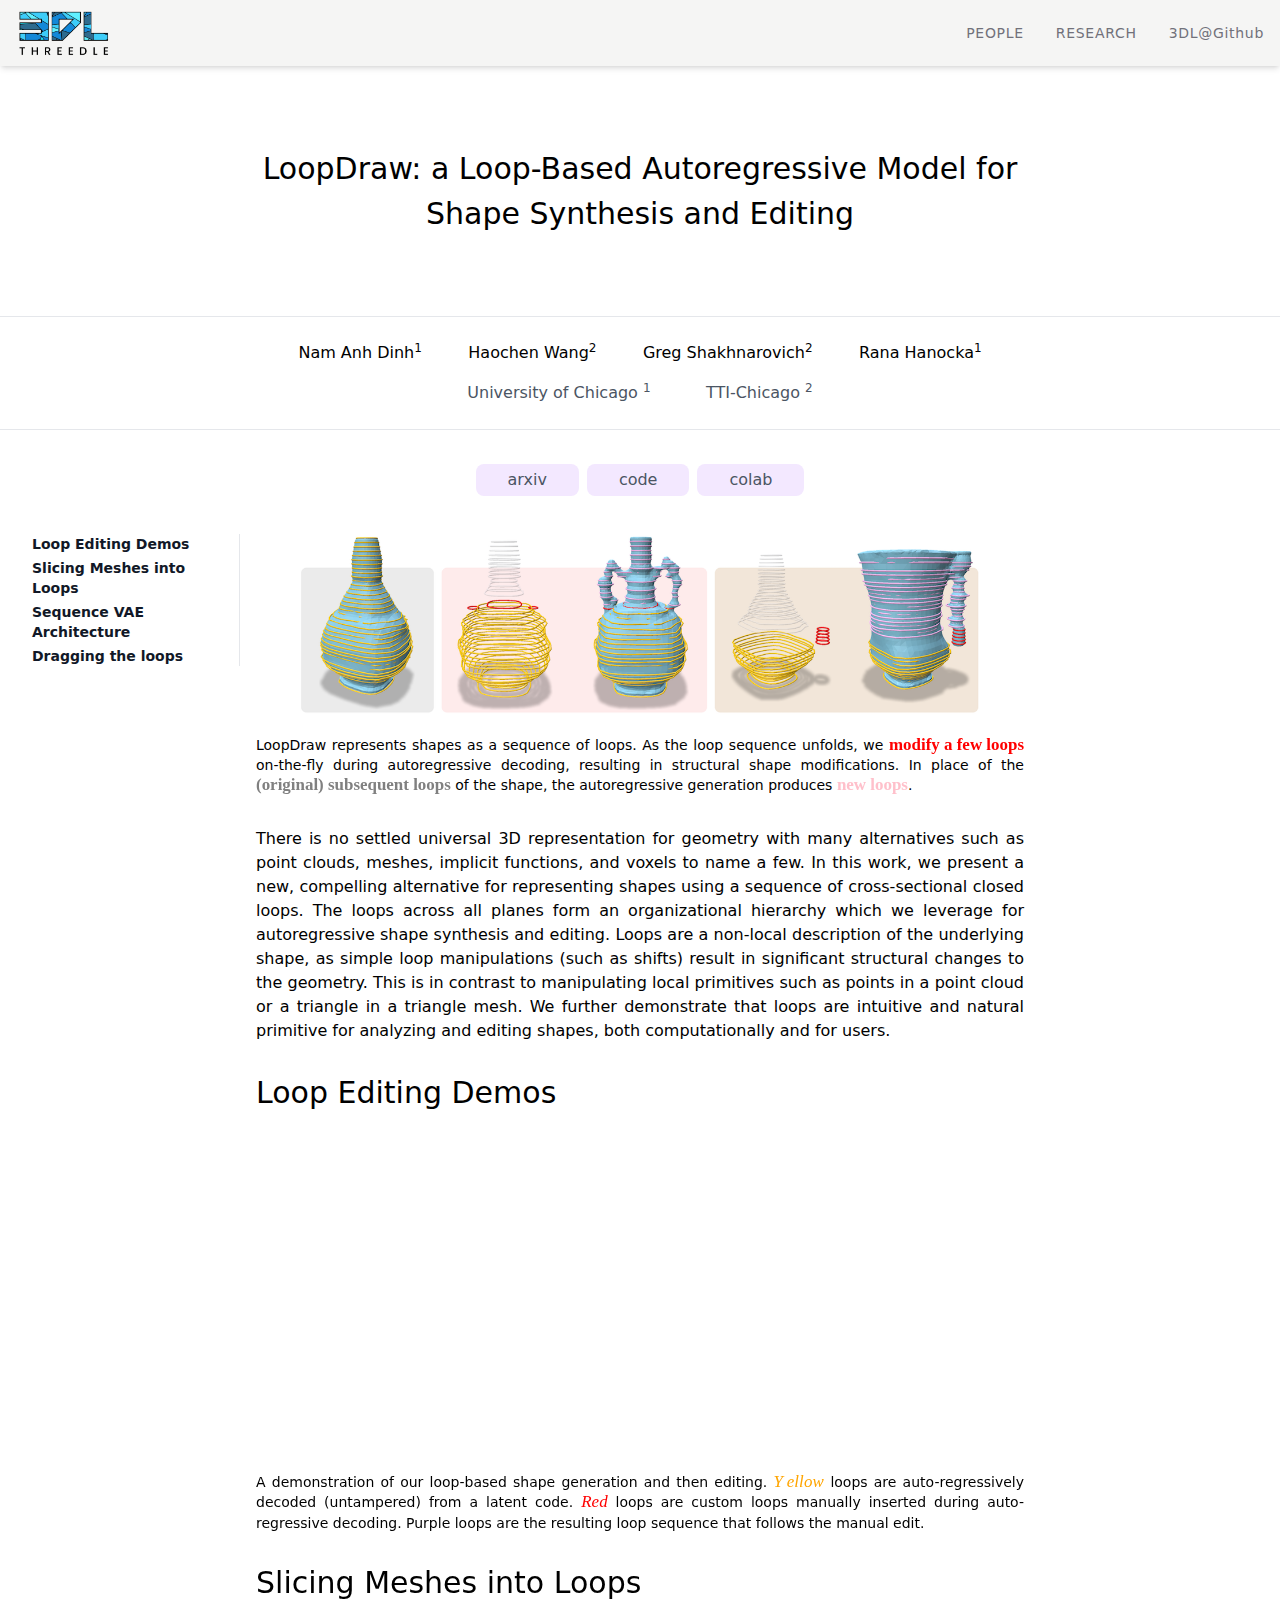
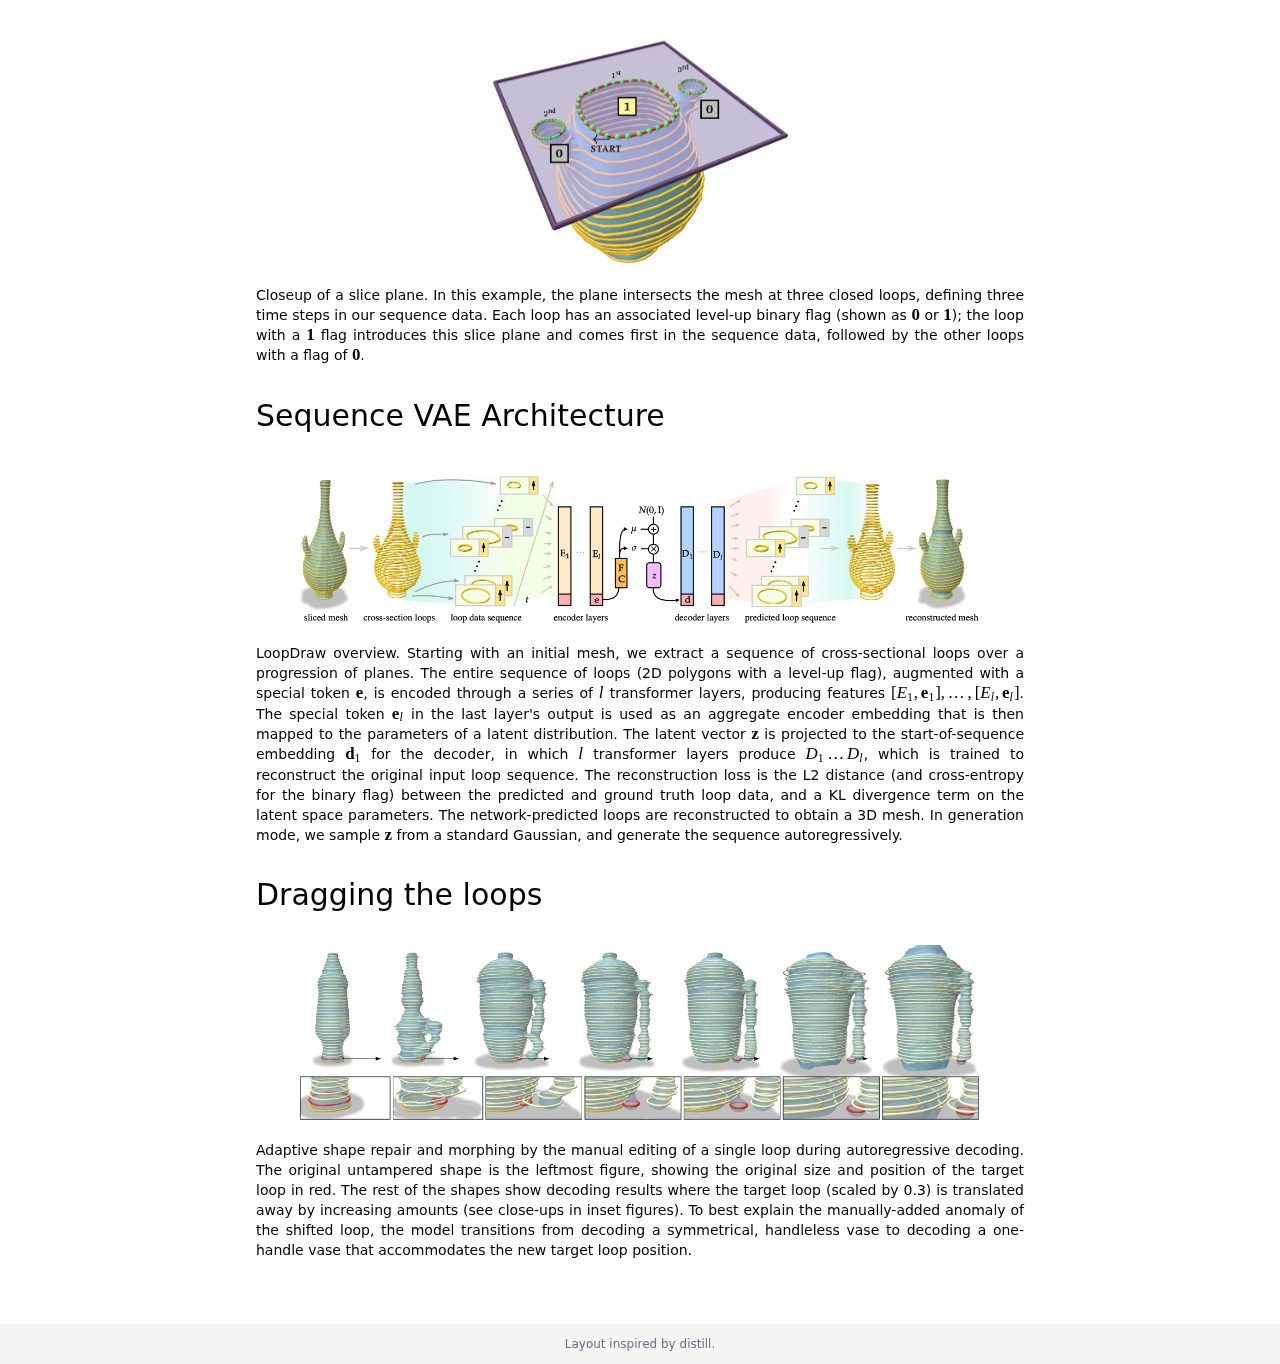
==== commit f01bcc92: "change relative path" ====
--- a/out/index.html
+++ b/out/index.html
@@ -1,6 +1,6 @@
-<!DOCTYPE html><html><head><meta charSet="utf-8"/><meta name="google-site-verification" content="YRqjZaADGwd-NeNVA9Lar7973ZMttGQeL-NLG-FhuLw"/><meta name="viewport" content="width=770"/><title>LoopDraw</title><meta name="description" content="LoopDraw: a Loop-Based Autoregressive Model for Shape Synthesis and Editing"/><meta name="next-head-count" content="5"/><link rel="preload" href="/_next/static/css/555a6e327894ac90.css" as="style"/><link rel="stylesheet" href="/_next/static/css/555a6e327894ac90.css" data-n-g=""/><link rel="preload" href="/_next/static/css/d2a150f0312487b1.css" as="style"/><link rel="stylesheet" href="/_next/static/css/d2a150f0312487b1.css" data-n-p=""/><noscript data-n-css=""></noscript><script defer="" nomodule="" src="/_next/static/chunks/polyfills-a40ef1678bae11e696dba45124eadd70.js"></script><script src="/_next/static/chunks/webpack-2b99834efceef160.js" defer=""></script><script src="/_next/static/chunks/framework-6e4ba497ae0c8a3f.js" defer=""></script><script src="/_next/static/chunks/main-a5f2beb8b3d215d7.js" defer=""></script><script src="/_next/static/chunks/pages/_app-50a142e5a30749cb.js" defer=""></script><script src="/_next/static/chunks/518-eaa2f845e3ff8212.js" defer=""></script><script src="/_next/static/chunks/pages/index-186f89593d99d4a2.js" defer=""></script><script src="/_next/static/gd5T7K6Zp1jNpj35ZlLKR/_buildManifest.js" defer=""></script><script src="/_next/static/gd5T7K6Zp1jNpj35ZlLKR/_ssgManifest.js" defer=""></script><script src="/_next/static/gd5T7K6Zp1jNpj35ZlLKR/_middlewareManifest.js" defer=""></script></head><body><div id="__next"><div class=""><div class="bg-stone-100 text-zinc-500 py-2 shadow-md"><div class="mx-auto max-w-7xl px-4 flex items-center "><a href="https://3dl.cs.uchicago.edu/" class="flex-none mr-4" target="_blank"><img src="/threedle.png" class="w-24"/></a><div class="flex-1 justify-end flex space-x-8 tracking-wider text-sm"><a href="https://3dl.cs.uchicago.edu/#people" class="flex-none" target="_blank">PEOPLE</a><a href="https://3dl.cs.uchicago.edu/#research" class="flex-none" target="_blank">RESEARCH</a><a href="https://github.com/threedle" class="flex-none" target="_blank">3DL@Github</a></div></div></div><h1 class="text-3xl mx-auto max-w-4xl px-8 py-20 text-center leading-normal">LoopDraw: a Loop-Based Autoregressive Model for Shape Synthesis and Editing</h1><div class="border-t border-b px-8 py-2 text-center"><ol class="mx-auto max-w-3xl flex flex-wrap justify-evenly items-center my-4 "><li class="flex-initial mx-1 hover:text-indigo-400"><a href="https://people.cs.uchicago.edu/~namanh" target="_blank">Nam Anh Dinh</a><sup>1</sup></li><li class="flex-initial mx-1 hover:text-indigo-400"><a href="https://whc.is" target="_blank">Haochen Wang</a><sup>2</sup></li><li class="flex-initial mx-1 hover:text-indigo-400"><a href="https://home.ttic.edu/~gregory/" target="_blank">Greg Shakhnarovich</a><sup>2</sup></li><li class="flex-initial mx-1 hover:text-indigo-400"><a href="https://people.cs.uchicago.edu/~ranahanocka/" target="_blank">Rana Hanocka</a><sup>1</sup></li></ol><ol class="mx-auto max-w-md flex flex-wrap justify-evenly items-center my-4 text-gray-600"><li class="flex-initial mx-1">University of Chicago <sup>1</sup></li><li class="flex-initial mx-1">TTI-Chicago <sup>2</sup></li></ol></div><ol class="mx-auto px-8 max-w-md flex justify-center mt-8 text-gray-600 "><li><div class="inline-block mx-1 my-0.5 px-8 py-1 rounded-lg bg-purple-100 ">arxiv</div> </li><li><div class="inline-block mx-1 my-0.5 px-8 py-1 rounded-lg bg-purple-100 hover:bg-purple-300"><a href="https://github.com/threedle/LoopDraw" target="_blank">code</a></div> </li><li><div class="inline-block mx-1 my-0.5 px-8 py-1 rounded-lg bg-purple-100 ">colab</div> </li></ol><div class=" mx-auto max-w-screen-2xl px-8 my-8 flex gap-4 flex-col lg:flex-row"><div class="basis-1/6 flex-auto"><ol class=" max-w-xs pr-4 top-16 text-gray-900 text-sm mb-8 lg:border-r "><li class="my-1 hover:text-indigo-400" style="margin-left:0rem;font-weight:600"><a href="#1"><span><span><span>Loop Editing Demos</span></span></span></a></li><li class="my-1 hover:text-indigo-400" style="margin-left:0rem;font-weight:600"><a href="#2"><span><span><span>Slicing Meshes into Loops</span></span></span></a></li><li class="my-1 hover:text-indigo-400" style="margin-left:0rem;font-weight:600"><a href="#3"><span><span><span>Sequence VAE Architecture</span></span></span></a></li><li class="my-1 hover:text-indigo-400" style="margin-left:0rem;font-weight:600"><a href="#4"><span><span><span>Dragging the loops</span></span></span></a></li></ol></div><div class="basis-4/6 flex-auto max-w-3xl text-justify"><div id="teaser" class="my-0"><div><div class="flex gap-4 justify-around"><img src="/l_teaser.png" class="flex-initial w-1/3" style="width:90.00%"/></div><div class="mt-4 flex justify-center"><div class="flex-initial text-sm"><span><span><span>LoopDraw represents shapes as a sequence of loops. As the loop sequence unfolds, we </span></span><span><span><span class="katex"><span class="katex-mathml"><math xmlns="http://www.w3.org/1998/Math/MathML"><semantics><mrow><mstyle mathcolor="red"><mrow><mtext mathvariant="bold">modify</mtext><mtext> </mtext><mtext mathvariant="bold">a</mtext><mtext> </mtext><mtext mathvariant="bold">few</mtext><mtext> </mtext><mtext mathvariant="bold">loops</mtext></mrow></mstyle></mrow><annotation encoding="application/x-tex">\textcolor{red}{\textbf{modify a few loops}}</annotation></semantics></math></span><span class="katex-html" aria-hidden="true"><span class="base"><span class="strut" style="height:0.8889em;vertical-align:-0.1944em"></span><span class="mord text" style="color:red"><span class="mord textbf" style="color:red">modify a few loops</span></span></span></span></span></span></span><span><span> on-the-fly during autoregressive decoding, resulting in structural shape modifications. In place of the </span></span><span><span><span class="katex"><span class="katex-mathml"><math xmlns="http://www.w3.org/1998/Math/MathML"><semantics><mrow><mstyle mathcolor="gray"><mrow><mtext mathvariant="bold">(original)</mtext><mtext> </mtext><mtext mathvariant="bold">subsequent</mtext><mtext> </mtext><mtext mathvariant="bold">loops</mtext></mrow></mstyle></mrow><annotation encoding="application/x-tex">\textcolor{gray}{\textbf{(original) subsequent loops}}</annotation></semantics></math></span><span class="katex-html" aria-hidden="true"><span class="base"><span class="strut" style="height:1em;vertical-align:-0.25em"></span><span class="mord text" style="color:gray"><span class="mord textbf" style="color:gray">(original) subsequent loops</span></span></span></span></span></span></span><span><span> of the shape, the autoregressive generation produces </span></span><span><span><span class="katex"><span class="katex-mathml"><math xmlns="http://www.w3.org/1998/Math/MathML"><semantics><mrow><mstyle mathcolor="pink"><mrow><mtext mathvariant="bold">new</mtext><mtext> </mtext><mtext mathvariant="bold">loops</mtext></mrow></mstyle></mrow><annotation encoding="application/x-tex">\textcolor{pink}{\textbf{new loops}}</annotation></semantics></math></span><span class="katex-html" aria-hidden="true"><span class="base"><span class="strut" style="height:0.8889em;vertical-align:-0.1944em"></span><span class="mord text" style="color:pink"><span class="mord textbf" style="color:pink">new loops</span></span></span></span></span></span></span><span><span>.
-</span></span></span></div></div></div></div><div class="my-8"><div class="space-y-4"><div><span><span><span>There is no settled universal 3D representation for geometry with many alternatives such as point clouds, meshes, implicit functions, and voxels to name a few. In this work, we present a new, compelling alternative for representing shapes using a sequence of cross-sectional closed loops. The loops across all planes form an organizational hierarchy which we leverage for autoregressive shape synthesis and editing. Loops are a non-local description of the underlying shape, as simple loop manipulations (such as shifts) result in significant structural changes to the geometry. This is in contrast to manipulating local primitives such as points in a point cloud or a triangle in a triangle mesh. We further demonstrate that loops are intuitive and natural primitive for analyzing and editing shapes, both computationally and for users.</span></span></span></div><div><span></span></div></div></div><div id="1" class="my-8"><h1 class="text-3xl"><span><span><span>Loop Editing Demos</span></span></span></h1></div><div id="edit1" class="my-8"><div><div class="flex gap-4 justify-evenly"><video loop="" autoplay="" muted="" playsinline="" class="flex-initial w-1/3" style="width:35.00%"><source src="/Vase-Edit-1.mp4" type="video/mp4"/>Your browser does not support the video tag.</video><video loop="" autoplay="" muted="" playsinline="" class="flex-initial w-1/3" style="width:35.00%"><source src="/Vase-Edit-2.mp4" type="video/mp4"/>Your browser does not support the video tag.</video></div></div></div><div id="edit2" class="my-8"><div><div class="flex gap-4 justify-evenly"><video loop="" autoplay="" muted="" playsinline="" class="flex-initial w-1/3" style="width:30.00%"><source src="/Sofa-Edit-1.mp4" type="video/mp4"/>Your browser does not support the video tag.</video><video loop="" autoplay="" muted="" playsinline="" class="flex-initial w-1/3" style="width:30.00%"><source src="/Sofa-Edit-2.mp4" type="video/mp4"/>Your browser does not support the video tag.</video><video loop="" autoplay="" muted="" playsinline="" class="flex-initial w-1/3" style="width:30.00%"><source src="/Sofa-Edit-3.mp4" type="video/mp4"/>Your browser does not support the video tag.</video></div><div class="mt-4 flex justify-center"><div class="flex-initial text-sm"><span><span><span>A demonstration of our loop-based shape generation and then editing. </span></span><span><span><span class="katex"><span class="katex-mathml"><math xmlns="http://www.w3.org/1998/Math/MathML"><semantics><mrow><mstyle mathcolor="orange"><mi>Y</mi><mi>e</mi><mi>l</mi><mi>l</mi><mi>o</mi><mi>w</mi></mstyle></mrow><annotation encoding="application/x-tex">\textcolor{orange}{Yellow}</annotation></semantics></math></span><span class="katex-html" aria-hidden="true"><span class="base"><span class="strut" style="height:0.6944em"></span><span class="mord mathnormal" style="margin-right:0.22222em;color:orange">Y</span><span class="mord mathnormal" style="color:orange">e</span><span class="mord mathnormal" style="margin-right:0.01968em;color:orange">ll</span><span class="mord mathnormal" style="color:orange">o</span><span class="mord mathnormal" style="margin-right:0.02691em;color:orange">w</span></span></span></span></span></span><span><span> loops are auto-regressively decoded (untampered) from a latent code. </span></span><span><span><span class="katex"><span class="katex-mathml"><math xmlns="http://www.w3.org/1998/Math/MathML"><semantics><mrow><mstyle mathcolor="red"><mi>R</mi><mi>e</mi><mi>d</mi></mstyle></mrow><annotation encoding="application/x-tex">\textcolor{red}{Red}</annotation></semantics></math></span><span class="katex-html" aria-hidden="true"><span class="base"><span class="strut" style="height:0.6944em"></span><span class="mord mathnormal" style="margin-right:0.00773em;color:red">R</span><span class="mord mathnormal" style="color:red">e</span><span class="mord mathnormal" style="color:red">d</span></span></span></span></span></span><span><span> loops are custom loops manually inserted during auto-regressive decoding. Purple loops are the resulting loop sequence that follows the manual edit.
-</span></span></span></div></div></div></div><div id="2" class="my-8"><h1 class="text-3xl"><span><span><span>Slicing Meshes into Loops</span></span></span></h1></div><div id="slice" class="my-8"><div><div class="flex gap-4 justify-around"><img src="/slice.png" class="flex-initial w-1/3" style="width:40.00%"/></div><div class="mt-4 flex justify-center"><div class="flex-initial text-sm"><span><span><span>Closeup of a slice plane. In this example, the plane intersects the mesh at three closed loops, defining three time steps in our sequence data. Each loop has an associated level-up binary flag (shown as </span></span><span><span><span class="katex"><span class="katex-mathml"><math xmlns="http://www.w3.org/1998/Math/MathML"><semantics><mrow><mn mathvariant="bold">0</mn></mrow><annotation encoding="application/x-tex">\mathbf 0</annotation></semantics></math></span><span class="katex-html" aria-hidden="true"><span class="base"><span class="strut" style="height:0.6444em"></span><span class="mord mathbf">0</span></span></span></span></span></span><span><span> or </span></span><span><span><span class="katex"><span class="katex-mathml"><math xmlns="http://www.w3.org/1998/Math/MathML"><semantics><mrow><mn mathvariant="bold">1</mn></mrow><annotation encoding="application/x-tex">\mathbf 1</annotation></semantics></math></span><span class="katex-html" aria-hidden="true"><span class="base"><span class="strut" style="height:0.6444em"></span><span class="mord mathbf">1</span></span></span></span></span></span><span><span>); the loop with a </span></span><span><span><span class="katex"><span class="katex-mathml"><math xmlns="http://www.w3.org/1998/Math/MathML"><semantics><mrow><mn mathvariant="bold">1</mn></mrow><annotation encoding="application/x-tex">\mathbf 1</annotation></semantics></math></span><span class="katex-html" aria-hidden="true"><span class="base"><span class="strut" style="height:0.6444em"></span><span class="mord mathbf">1</span></span></span></span></span></span><span><span> flag introduces this slice plane and comes first in the sequence data, followed by the other loops with a flag of </span></span><span><span><span class="katex"><span class="katex-mathml"><math xmlns="http://www.w3.org/1998/Math/MathML"><semantics><mrow><mn mathvariant="bold">0</mn></mrow><annotation encoding="application/x-tex">\mathbf 0</annotation></semantics></math></span><span class="katex-html" aria-hidden="true"><span class="base"><span class="strut" style="height:0.6444em"></span><span class="mord mathbf">0</span></span></span></span></span></span><span><span>.
-</span></span></span></div></div></div></div><div id="3" class="my-8"><h1 class="text-3xl"><span><span><span>Sequence VAE Architecture</span></span></span></h1></div><div id="arch" class="my-8"><div><div class="flex gap-4 justify-around"><img src="/arch.png" class="flex-initial w-1/3" style="width:90.00%"/></div><div class="mt-4 flex justify-center"><div class="flex-initial text-sm"><span><span><span>LoopDraw overview. Starting with an initial mesh, we extract a sequence of cross-sectional loops over a progression of planes. The entire sequence of loops (2D polygons with a level-up flag), augmented with a special token </span></span><span><span><span class="katex"><span class="katex-mathml"><math xmlns="http://www.w3.org/1998/Math/MathML"><semantics><mrow><mi mathvariant="bold">e</mi></mrow><annotation encoding="application/x-tex">\mathbf{e}</annotation></semantics></math></span><span class="katex-html" aria-hidden="true"><span class="base"><span class="strut" style="height:0.4444em"></span><span class="mord mathbf">e</span></span></span></span></span></span><span><span>, is encoded through a series of </span></span><span><span><span class="katex"><span class="katex-mathml"><math xmlns="http://www.w3.org/1998/Math/MathML"><semantics><mrow><mi>l</mi></mrow><annotation encoding="application/x-tex">l</annotation></semantics></math></span><span class="katex-html" aria-hidden="true"><span class="base"><span class="strut" style="height:0.6944em"></span><span class="mord mathnormal" style="margin-right:0.01968em">l</span></span></span></span></span></span><span><span> transformer layers, producing features </span></span><span><span><span class="katex"><span class="katex-mathml"><math xmlns="http://www.w3.org/1998/Math/MathML"><semantics><mrow><mo stretchy="false">[</mo><msub><mi>E</mi><mn>1</mn></msub><mo separator="true">,</mo><msub><mi mathvariant="bold">e</mi><mn>1</mn></msub><mo stretchy="false">]</mo><mo separator="true">,</mo><mo>…</mo><mo separator="true">,</mo><mo stretchy="false">[</mo><msub><mi>E</mi><mi>l</mi></msub><mo separator="true">,</mo><msub><mi mathvariant="bold">e</mi><mi>l</mi></msub><mo stretchy="false">]</mo></mrow><annotation encoding="application/x-tex">[E_1,\mathbf{e}_1],\dots, [E_l,\mathbf{e}_l]</annotation></semantics></math></span><span class="katex-html" aria-hidden="true"><span class="base"><span class="strut" style="height:1em;vertical-align:-0.25em"></span><span class="mopen">[</span><span class="mord"><span class="mord mathnormal" style="margin-right:0.05764em">E</span><span class="msupsub"><span class="vlist-t vlist-t2"><span class="vlist-r"><span class="vlist" style="height:0.3011em"><span style="top:-2.55em;margin-left:-0.0576em;margin-right:0.05em"><span class="pstrut" style="height:2.7em"></span><span class="sizing reset-size6 size3 mtight"><span class="mord mtight">1</span></span></span></span><span class="vlist-s">​</span></span><span class="vlist-r"><span class="vlist" style="height:0.15em"><span></span></span></span></span></span></span><span class="mpunct">,</span><span class="mspace" style="margin-right:0.1667em"></span><span class="mord"><span class="mord mathbf">e</span><span class="msupsub"><span class="vlist-t vlist-t2"><span class="vlist-r"><span class="vlist" style="height:0.3011em"><span style="top:-2.55em;margin-left:0em;margin-right:0.05em"><span class="pstrut" style="height:2.7em"></span><span class="sizing reset-size6 size3 mtight"><span class="mord mtight">1</span></span></span></span><span class="vlist-s">​</span></span><span class="vlist-r"><span class="vlist" style="height:0.15em"><span></span></span></span></span></span></span><span class="mclose">]</span><span class="mpunct">,</span><span class="mspace" style="margin-right:0.1667em"></span><span class="minner">…</span><span class="mspace" style="margin-right:0.1667em"></span><span class="mpunct">,</span><span class="mspace" style="margin-right:0.1667em"></span><span class="mopen">[</span><span class="mord"><span class="mord mathnormal" style="margin-right:0.05764em">E</span><span class="msupsub"><span class="vlist-t vlist-t2"><span class="vlist-r"><span class="vlist" style="height:0.3361em"><span style="top:-2.55em;margin-left:-0.0576em;margin-right:0.05em"><span class="pstrut" style="height:2.7em"></span><span class="sizing reset-size6 size3 mtight"><span class="mord mathnormal mtight" style="margin-right:0.01968em">l</span></span></span></span><span class="vlist-s">​</span></span><span class="vlist-r"><span class="vlist" style="height:0.15em"><span></span></span></span></span></span></span><span class="mpunct">,</span><span class="mspace" style="margin-right:0.1667em"></span><span class="mord"><span class="mord mathbf">e</span><span class="msupsub"><span class="vlist-t vlist-t2"><span class="vlist-r"><span class="vlist" style="height:0.3361em"><span style="top:-2.55em;margin-left:0em;margin-right:0.05em"><span class="pstrut" style="height:2.7em"></span><span class="sizing reset-size6 size3 mtight"><span class="mord mathnormal mtight" style="margin-right:0.01968em">l</span></span></span></span><span class="vlist-s">​</span></span><span class="vlist-r"><span class="vlist" style="height:0.15em"><span></span></span></span></span></span></span><span class="mclose">]</span></span></span></span></span></span><span><span>. The special token </span></span><span><span><span class="katex"><span class="katex-mathml"><math xmlns="http://www.w3.org/1998/Math/MathML"><semantics><mrow><msub><mi mathvariant="bold">e</mi><mi>l</mi></msub></mrow><annotation encoding="application/x-tex">\mathbf{e}_l</annotation></semantics></math></span><span class="katex-html" aria-hidden="true"><span class="base"><span class="strut" style="height:0.5944em;vertical-align:-0.15em"></span><span class="mord"><span class="mord mathbf">e</span><span class="msupsub"><span class="vlist-t vlist-t2"><span class="vlist-r"><span class="vlist" style="height:0.3361em"><span style="top:-2.55em;margin-left:0em;margin-right:0.05em"><span class="pstrut" style="height:2.7em"></span><span class="sizing reset-size6 size3 mtight"><span class="mord mathnormal mtight" style="margin-right:0.01968em">l</span></span></span></span><span class="vlist-s">​</span></span><span class="vlist-r"><span class="vlist" style="height:0.15em"><span></span></span></span></span></span></span></span></span></span></span></span><span><span> in the last layer&#x27;s output is used as an aggregate encoder embedding that is then mapped to the parameters of a latent distribution. The latent vector </span></span><span><span><span class="katex"><span class="katex-mathml"><math xmlns="http://www.w3.org/1998/Math/MathML"><semantics><mrow><mi mathvariant="bold">z</mi></mrow><annotation encoding="application/x-tex">\mathbf{z}</annotation></semantics></math></span><span class="katex-html" aria-hidden="true"><span class="base"><span class="strut" style="height:0.4444em"></span><span class="mord mathbf">z</span></span></span></span></span></span><span><span> is projected to the start-of-sequence embedding </span></span><span><span><span class="katex"><span class="katex-mathml"><math xmlns="http://www.w3.org/1998/Math/MathML"><semantics><mrow><msub><mi mathvariant="bold">d</mi><mn>1</mn></msub></mrow><annotation encoding="application/x-tex">\mathbf{d}_1</annotation></semantics></math></span><span class="katex-html" aria-hidden="true"><span class="base"><span class="strut" style="height:0.8444em;vertical-align:-0.15em"></span><span class="mord"><span class="mord mathbf">d</span><span class="msupsub"><span class="vlist-t vlist-t2"><span class="vlist-r"><span class="vlist" style="height:0.3011em"><span style="top:-2.55em;margin-left:0em;margin-right:0.05em"><span class="pstrut" style="height:2.7em"></span><span class="sizing reset-size6 size3 mtight"><span class="mord mtight">1</span></span></span></span><span class="vlist-s">​</span></span><span class="vlist-r"><span class="vlist" style="height:0.15em"><span></span></span></span></span></span></span></span></span></span></span></span><span><span> for the decoder, in which </span></span><span><span><span class="katex"><span class="katex-mathml"><math xmlns="http://www.w3.org/1998/Math/MathML"><semantics><mrow><mi>l</mi></mrow><annotation encoding="application/x-tex">l</annotation></semantics></math></span><span class="katex-html" aria-hidden="true"><span class="base"><span class="strut" style="height:0.6944em"></span><span class="mord mathnormal" style="margin-right:0.01968em">l</span></span></span></span></span></span><span><span> transformer layers produce </span></span><span><span><span class="katex"><span class="katex-mathml"><math xmlns="http://www.w3.org/1998/Math/MathML"><semantics><mrow><msub><mi>D</mi><mn>1</mn></msub><mo>…</mo><msub><mi>D</mi><mi>l</mi></msub></mrow><annotation encoding="application/x-tex">D_1 \dots D_l</annotation></semantics></math></span><span class="katex-html" aria-hidden="true"><span class="base"><span class="strut" style="height:0.8333em;vertical-align:-0.15em"></span><span class="mord"><span class="mord mathnormal" style="margin-right:0.02778em">D</span><span class="msupsub"><span class="vlist-t vlist-t2"><span class="vlist-r"><span class="vlist" style="height:0.3011em"><span style="top:-2.55em;margin-left:-0.0278em;margin-right:0.05em"><span class="pstrut" style="height:2.7em"></span><span class="sizing reset-size6 size3 mtight"><span class="mord mtight">1</span></span></span></span><span class="vlist-s">​</span></span><span class="vlist-r"><span class="vlist" style="height:0.15em"><span></span></span></span></span></span></span><span class="mspace" style="margin-right:0.1667em"></span><span class="minner">…</span><span class="mspace" style="margin-right:0.1667em"></span><span class="mord"><span class="mord mathnormal" style="margin-right:0.02778em">D</span><span class="msupsub"><span class="vlist-t vlist-t2"><span class="vlist-r"><span class="vlist" style="height:0.3361em"><span style="top:-2.55em;margin-left:-0.0278em;margin-right:0.05em"><span class="pstrut" style="height:2.7em"></span><span class="sizing reset-size6 size3 mtight"><span class="mord mathnormal mtight" style="margin-right:0.01968em">l</span></span></span></span><span class="vlist-s">​</span></span><span class="vlist-r"><span class="vlist" style="height:0.15em"><span></span></span></span></span></span></span></span></span></span></span></span><span><span>, which is trained to reconstruct the original input loop sequence. The reconstruction loss is the L2 distance (and cross-entropy for the binary flag) between the predicted and ground truth loop data, and a KL divergence term on the latent space parameters. The network-predicted loops are reconstructed to obtain a 3D mesh. In generation mode, we sample </span></span><span><span><span class="katex"><span class="katex-mathml"><math xmlns="http://www.w3.org/1998/Math/MathML"><semantics><mrow><mi mathvariant="bold">z</mi></mrow><annotation encoding="application/x-tex">\mathbf z</annotation></semantics></math></span><span class="katex-html" aria-hidden="true"><span class="base"><span class="strut" style="height:0.4444em"></span><span class="mord mathbf">z</span></span></span></span></span></span><span><span> from a standard Gaussian, and generate the sequence autoregressively.
-</span></span></span></div></div></div></div><div id="4" class="my-8"><h1 class="text-3xl"><span><span><span>Dragging the loops</span></span></span></h1></div><div id="drag" class="my-8"><div><div class="flex gap-4 justify-around"><img src="/drag.png" class="flex-initial w-1/3" style="width:90.00%"/></div><div class="mt-4 flex justify-center"><div class="flex-initial text-sm"><span><span><span>Adaptive shape repair and morphing by the manual editing of a single loop during autoregressive decoding. The original untampered shape is the leftmost figure, showing the original size and position of the target loop in red. The rest of the shapes show decoding results where the target loop (scaled by 0.3) is translated away by increasing amounts (see close-ups in inset figures). To best explain the manually-added anomaly of the shifted loop, the model transitions from decoding a symmetrical, handleless vase to decoding a one-handle vase that accommodates the new target loop position.
-</span></span></span></div></div></div></div></div><div class="basis-1/6 flex-auto"></div></div><div class="max-w-full bg-stone-100 flex items-center py-3"><p class="mx-auto text-gray-500 text-xs text-center"> Layout inspired by distill.</p></div></div></div><script id="__NEXT_DATA__" type="application/json">{"props":{"pageProps":{"data":[{"t":"fig","id":"teaser","d":{"imgs":["/l_teaser.png"],"sizes":[90],"caption":[{"type":"str","data":"LoopDraw represents shapes as a sequence of loops. As the loop sequence unfolds, we "},{"type":"imath","data":"\u003cspan class=\"katex\"\u003e\u003cspan class=\"katex-mathml\"\u003e\u003cmath xmlns=\"http://www.w3.org/1998/Math/MathML\"\u003e\u003csemantics\u003e\u003cmrow\u003e\u003cmstyle mathcolor=\"red\"\u003e\u003cmrow\u003e\u003cmtext mathvariant=\"bold\"\u003emodify\u003c/mtext\u003e\u003cmtext\u003e \u003c/mtext\u003e\u003cmtext mathvariant=\"bold\"\u003ea\u003c/mtext\u003e\u003cmtext\u003e \u003c/mtext\u003e\u003cmtext mathvariant=\"bold\"\u003efew\u003c/mtext\u003e\u003cmtext\u003e \u003c/mtext\u003e\u003cmtext mathvariant=\"bold\"\u003eloops\u003c/mtext\u003e\u003c/mrow\u003e\u003c/mstyle\u003e\u003c/mrow\u003e\u003cannotation encoding=\"application/x-tex\"\u003e\\textcolor{red}{\\textbf{modify a few loops}}\u003c/annotation\u003e\u003c/semantics\u003e\u003c/math\u003e\u003c/span\u003e\u003cspan class=\"katex-html\" aria-hidden=\"true\"\u003e\u003cspan class=\"base\"\u003e\u003cspan class=\"strut\" style=\"height:0.8889em;vertical-align:-0.1944em;\"\u003e\u003c/span\u003e\u003cspan class=\"mord text\" style=\"color:red;\"\u003e\u003cspan class=\"mord textbf\" style=\"color:red;\"\u003emodify a few loops\u003c/span\u003e\u003c/span\u003e\u003c/span\u003e\u003c/span\u003e\u003c/span\u003e"},{"type":"str","data":" on-the-fly during autoregressive decoding, resulting in structural shape modifications. In place of the "},{"type":"imath","data":"\u003cspan class=\"katex\"\u003e\u003cspan class=\"katex-mathml\"\u003e\u003cmath xmlns=\"http://www.w3.org/1998/Math/MathML\"\u003e\u003csemantics\u003e\u003cmrow\u003e\u003cmstyle mathcolor=\"gray\"\u003e\u003cmrow\u003e\u003cmtext mathvariant=\"bold\"\u003e(original)\u003c/mtext\u003e\u003cmtext\u003e \u003c/mtext\u003e\u003cmtext mathvariant=\"bold\"\u003esubsequent\u003c/mtext\u003e\u003cmtext\u003e \u003c/mtext\u003e\u003cmtext mathvariant=\"bold\"\u003eloops\u003c/mtext\u003e\u003c/mrow\u003e\u003c/mstyle\u003e\u003c/mrow\u003e\u003cannotation encoding=\"application/x-tex\"\u003e\\textcolor{gray}{\\textbf{(original) subsequent loops}}\u003c/annotation\u003e\u003c/semantics\u003e\u003c/math\u003e\u003c/span\u003e\u003cspan class=\"katex-html\" aria-hidden=\"true\"\u003e\u003cspan class=\"base\"\u003e\u003cspan class=\"strut\" style=\"height:1em;vertical-align:-0.25em;\"\u003e\u003c/span\u003e\u003cspan class=\"mord text\" style=\"color:gray;\"\u003e\u003cspan class=\"mord textbf\" style=\"color:gray;\"\u003e(original) subsequent loops\u003c/span\u003e\u003c/span\u003e\u003c/span\u003e\u003c/span\u003e\u003c/span\u003e"},{"type":"str","data":" of the shape, the autoregressive generation produces "},{"type":"imath","data":"\u003cspan class=\"katex\"\u003e\u003cspan class=\"katex-mathml\"\u003e\u003cmath xmlns=\"http://www.w3.org/1998/Math/MathML\"\u003e\u003csemantics\u003e\u003cmrow\u003e\u003cmstyle mathcolor=\"pink\"\u003e\u003cmrow\u003e\u003cmtext mathvariant=\"bold\"\u003enew\u003c/mtext\u003e\u003cmtext\u003e \u003c/mtext\u003e\u003cmtext mathvariant=\"bold\"\u003eloops\u003c/mtext\u003e\u003c/mrow\u003e\u003c/mstyle\u003e\u003c/mrow\u003e\u003cannotation encoding=\"application/x-tex\"\u003e\\textcolor{pink}{\\textbf{new loops}}\u003c/annotation\u003e\u003c/semantics\u003e\u003c/math\u003e\u003c/span\u003e\u003cspan class=\"katex-html\" aria-hidden=\"true\"\u003e\u003cspan class=\"base\"\u003e\u003cspan class=\"strut\" style=\"height:0.8889em;vertical-align:-0.1944em;\"\u003e\u003c/span\u003e\u003cspan class=\"mord text\" style=\"color:pink;\"\u003e\u003cspan class=\"mord textbf\" style=\"color:pink;\"\u003enew loops\u003c/span\u003e\u003c/span\u003e\u003c/span\u003e\u003c/span\u003e\u003c/span\u003e"},{"type":"str","data":".\n"}]}},{"t":"p","d":[[{"type":"str","data":"There is no settled universal 3D representation for geometry with many alternatives such as point clouds, meshes, implicit functions, and voxels to name a few. In this work, we present a new, compelling alternative for representing shapes using a sequence of cross-sectional closed loops. The loops across all planes form an organizational hierarchy which we leverage for autoregressive shape synthesis and editing. Loops are a non-local description of the underlying shape, as simple loop manipulations (such as shifts) result in significant structural changes to the geometry. This is in contrast to manipulating local primitives such as points in a point cloud or a triangle in a triangle mesh. We further demonstrate that loops are intuitive and natural primitive for analyzing and editing shapes, both computationally and for users."}],[]]},{"t":"h1*","d":[{"type":"str","data":"Loop Editing Demos"}],"id":1},{"t":"vid","id":"edit1","d":{"vids":["/Vase-Edit-1.mp4","/Vase-Edit-2.mp4"],"sizes":[35,35],"caption":""}},{"t":"vid","id":"edit2","d":{"vids":["/Sofa-Edit-1.mp4","/Sofa-Edit-2.mp4","/Sofa-Edit-3.mp4"],"sizes":[30,30,30],"caption":[{"type":"str","data":"A demonstration of our loop-based shape generation and then editing. "},{"type":"imath","data":"\u003cspan class=\"katex\"\u003e\u003cspan class=\"katex-mathml\"\u003e\u003cmath xmlns=\"http://www.w3.org/1998/Math/MathML\"\u003e\u003csemantics\u003e\u003cmrow\u003e\u003cmstyle mathcolor=\"orange\"\u003e\u003cmi\u003eY\u003c/mi\u003e\u003cmi\u003ee\u003c/mi\u003e\u003cmi\u003el\u003c/mi\u003e\u003cmi\u003el\u003c/mi\u003e\u003cmi\u003eo\u003c/mi\u003e\u003cmi\u003ew\u003c/mi\u003e\u003c/mstyle\u003e\u003c/mrow\u003e\u003cannotation encoding=\"application/x-tex\"\u003e\\textcolor{orange}{Yellow}\u003c/annotation\u003e\u003c/semantics\u003e\u003c/math\u003e\u003c/span\u003e\u003cspan class=\"katex-html\" aria-hidden=\"true\"\u003e\u003cspan class=\"base\"\u003e\u003cspan class=\"strut\" style=\"height:0.6944em;\"\u003e\u003c/span\u003e\u003cspan class=\"mord mathnormal\" style=\"margin-right:0.22222em;color:orange;\"\u003eY\u003c/span\u003e\u003cspan class=\"mord mathnormal\" style=\"color:orange;\"\u003ee\u003c/span\u003e\u003cspan class=\"mord mathnormal\" style=\"margin-right:0.01968em;color:orange;\"\u003ell\u003c/span\u003e\u003cspan class=\"mord mathnormal\" style=\"color:orange;\"\u003eo\u003c/span\u003e\u003cspan class=\"mord mathnormal\" style=\"margin-right:0.02691em;color:orange;\"\u003ew\u003c/span\u003e\u003c/span\u003e\u003c/span\u003e\u003c/span\u003e"},{"type":"str","data":" loops are auto-regressively decoded (untampered) from a latent code. "},{"type":"imath","data":"\u003cspan class=\"katex\"\u003e\u003cspan class=\"katex-mathml\"\u003e\u003cmath xmlns=\"http://www.w3.org/1998/Math/MathML\"\u003e\u003csemantics\u003e\u003cmrow\u003e\u003cmstyle mathcolor=\"red\"\u003e\u003cmi\u003eR\u003c/mi\u003e\u003cmi\u003ee\u003c/mi\u003e\u003cmi\u003ed\u003c/mi\u003e\u003c/mstyle\u003e\u003c/mrow\u003e\u003cannotation encoding=\"application/x-tex\"\u003e\\textcolor{red}{Red}\u003c/annotation\u003e\u003c/semantics\u003e\u003c/math\u003e\u003c/span\u003e\u003cspan class=\"katex-html\" aria-hidden=\"true\"\u003e\u003cspan class=\"base\"\u003e\u003cspan class=\"strut\" style=\"height:0.6944em;\"\u003e\u003c/span\u003e\u003cspan class=\"mord mathnormal\" style=\"margin-right:0.00773em;color:red;\"\u003eR\u003c/span\u003e\u003cspan class=\"mord mathnormal\" style=\"color:red;\"\u003ee\u003c/span\u003e\u003cspan class=\"mord mathnormal\" style=\"color:red;\"\u003ed\u003c/span\u003e\u003c/span\u003e\u003c/span\u003e\u003c/span\u003e"},{"type":"str","data":" loops are custom loops manually inserted during auto-regressive decoding. Purple loops are the resulting loop sequence that follows the manual edit.\n"}]}},{"t":"h1*","d":[{"type":"str","data":"Slicing Meshes into Loops"}],"id":2},{"t":"fig","id":"slice","d":{"imgs":["/slice.png"],"sizes":[40],"caption":[{"type":"str","data":"Closeup of a slice plane. In this example, the plane intersects the mesh at three closed loops, defining three time steps in our sequence data. Each loop has an associated level-up binary flag (shown as "},{"type":"imath","data":"\u003cspan class=\"katex\"\u003e\u003cspan class=\"katex-mathml\"\u003e\u003cmath xmlns=\"http://www.w3.org/1998/Math/MathML\"\u003e\u003csemantics\u003e\u003cmrow\u003e\u003cmn mathvariant=\"bold\"\u003e0\u003c/mn\u003e\u003c/mrow\u003e\u003cannotation encoding=\"application/x-tex\"\u003e\\mathbf 0\u003c/annotation\u003e\u003c/semantics\u003e\u003c/math\u003e\u003c/span\u003e\u003cspan class=\"katex-html\" aria-hidden=\"true\"\u003e\u003cspan class=\"base\"\u003e\u003cspan class=\"strut\" style=\"height:0.6444em;\"\u003e\u003c/span\u003e\u003cspan class=\"mord mathbf\"\u003e0\u003c/span\u003e\u003c/span\u003e\u003c/span\u003e\u003c/span\u003e"},{"type":"str","data":" or "},{"type":"imath","data":"\u003cspan class=\"katex\"\u003e\u003cspan class=\"katex-mathml\"\u003e\u003cmath xmlns=\"http://www.w3.org/1998/Math/MathML\"\u003e\u003csemantics\u003e\u003cmrow\u003e\u003cmn mathvariant=\"bold\"\u003e1\u003c/mn\u003e\u003c/mrow\u003e\u003cannotation encoding=\"application/x-tex\"\u003e\\mathbf 1\u003c/annotation\u003e\u003c/semantics\u003e\u003c/math\u003e\u003c/span\u003e\u003cspan class=\"katex-html\" aria-hidden=\"true\"\u003e\u003cspan class=\"base\"\u003e\u003cspan class=\"strut\" style=\"height:0.6444em;\"\u003e\u003c/span\u003e\u003cspan class=\"mord mathbf\"\u003e1\u003c/span\u003e\u003c/span\u003e\u003c/span\u003e\u003c/span\u003e"},{"type":"str","data":"); the loop with a "},{"type":"imath","data":"\u003cspan class=\"katex\"\u003e\u003cspan class=\"katex-mathml\"\u003e\u003cmath xmlns=\"http://www.w3.org/1998/Math/MathML\"\u003e\u003csemantics\u003e\u003cmrow\u003e\u003cmn mathvariant=\"bold\"\u003e1\u003c/mn\u003e\u003c/mrow\u003e\u003cannotation encoding=\"application/x-tex\"\u003e\\mathbf 1\u003c/annotation\u003e\u003c/semantics\u003e\u003c/math\u003e\u003c/span\u003e\u003cspan class=\"katex-html\" aria-hidden=\"true\"\u003e\u003cspan class=\"base\"\u003e\u003cspan class=\"strut\" style=\"height:0.6444em;\"\u003e\u003c/span\u003e\u003cspan class=\"mord mathbf\"\u003e1\u003c/span\u003e\u003c/span\u003e\u003c/span\u003e\u003c/span\u003e"},{"type":"str","data":" flag introduces this slice plane and comes first in the sequence data, followed by the other loops with a flag of "},{"type":"imath","data":"\u003cspan class=\"katex\"\u003e\u003cspan class=\"katex-mathml\"\u003e\u003cmath xmlns=\"http://www.w3.org/1998/Math/MathML\"\u003e\u003csemantics\u003e\u003cmrow\u003e\u003cmn mathvariant=\"bold\"\u003e0\u003c/mn\u003e\u003c/mrow\u003e\u003cannotation encoding=\"application/x-tex\"\u003e\\mathbf 0\u003c/annotation\u003e\u003c/semantics\u003e\u003c/math\u003e\u003c/span\u003e\u003cspan class=\"katex-html\" aria-hidden=\"true\"\u003e\u003cspan class=\"base\"\u003e\u003cspan class=\"strut\" style=\"height:0.6444em;\"\u003e\u003c/span\u003e\u003cspan class=\"mord mathbf\"\u003e0\u003c/span\u003e\u003c/span\u003e\u003c/span\u003e\u003c/span\u003e"},{"type":"str","data":".\n"}]}},{"t":"h1*","d":[{"type":"str","data":"Sequence VAE Architecture"}],"id":3},{"t":"fig","id":"arch","d":{"imgs":["/arch.png"],"sizes":[90],"caption":[{"type":"str","data":"LoopDraw overview. Starting with an initial mesh, we extract a sequence of cross-sectional loops over a progression of planes. The entire sequence of loops (2D polygons with a level-up flag), augmented with a special token "},{"type":"imath","data":"\u003cspan class=\"katex\"\u003e\u003cspan class=\"katex-mathml\"\u003e\u003cmath xmlns=\"http://www.w3.org/1998/Math/MathML\"\u003e\u003csemantics\u003e\u003cmrow\u003e\u003cmi mathvariant=\"bold\"\u003ee\u003c/mi\u003e\u003c/mrow\u003e\u003cannotation encoding=\"application/x-tex\"\u003e\\mathbf{e}\u003c/annotation\u003e\u003c/semantics\u003e\u003c/math\u003e\u003c/span\u003e\u003cspan class=\"katex-html\" aria-hidden=\"true\"\u003e\u003cspan class=\"base\"\u003e\u003cspan class=\"strut\" style=\"height:0.4444em;\"\u003e\u003c/span\u003e\u003cspan class=\"mord mathbf\"\u003ee\u003c/span\u003e\u003c/span\u003e\u003c/span\u003e\u003c/span\u003e"},{"type":"str","data":", is encoded through a series of "},{"type":"imath","data":"\u003cspan class=\"katex\"\u003e\u003cspan class=\"katex-mathml\"\u003e\u003cmath xmlns=\"http://www.w3.org/1998/Math/MathML\"\u003e\u003csemantics\u003e\u003cmrow\u003e\u003cmi\u003el\u003c/mi\u003e\u003c/mrow\u003e\u003cannotation encoding=\"application/x-tex\"\u003el\u003c/annotation\u003e\u003c/semantics\u003e\u003c/math\u003e\u003c/span\u003e\u003cspan class=\"katex-html\" aria-hidden=\"true\"\u003e\u003cspan class=\"base\"\u003e\u003cspan class=\"strut\" style=\"height:0.6944em;\"\u003e\u003c/span\u003e\u003cspan class=\"mord mathnormal\" style=\"margin-right:0.01968em;\"\u003el\u003c/span\u003e\u003c/span\u003e\u003c/span\u003e\u003c/span\u003e"},{"type":"str","data":" transformer layers, producing features "},{"type":"imath","data":"\u003cspan class=\"katex\"\u003e\u003cspan class=\"katex-mathml\"\u003e\u003cmath xmlns=\"http://www.w3.org/1998/Math/MathML\"\u003e\u003csemantics\u003e\u003cmrow\u003e\u003cmo stretchy=\"false\"\u003e[\u003c/mo\u003e\u003cmsub\u003e\u003cmi\u003eE\u003c/mi\u003e\u003cmn\u003e1\u003c/mn\u003e\u003c/msub\u003e\u003cmo separator=\"true\"\u003e,\u003c/mo\u003e\u003cmsub\u003e\u003cmi mathvariant=\"bold\"\u003ee\u003c/mi\u003e\u003cmn\u003e1\u003c/mn\u003e\u003c/msub\u003e\u003cmo stretchy=\"false\"\u003e]\u003c/mo\u003e\u003cmo separator=\"true\"\u003e,\u003c/mo\u003e\u003cmo\u003e…\u003c/mo\u003e\u003cmo separator=\"true\"\u003e,\u003c/mo\u003e\u003cmo stretchy=\"false\"\u003e[\u003c/mo\u003e\u003cmsub\u003e\u003cmi\u003eE\u003c/mi\u003e\u003cmi\u003el\u003c/mi\u003e\u003c/msub\u003e\u003cmo separator=\"true\"\u003e,\u003c/mo\u003e\u003cmsub\u003e\u003cmi mathvariant=\"bold\"\u003ee\u003c/mi\u003e\u003cmi\u003el\u003c/mi\u003e\u003c/msub\u003e\u003cmo stretchy=\"false\"\u003e]\u003c/mo\u003e\u003c/mrow\u003e\u003cannotation encoding=\"application/x-tex\"\u003e[E_1,\\mathbf{e}_1],\\dots, [E_l,\\mathbf{e}_l]\u003c/annotation\u003e\u003c/semantics\u003e\u003c/math\u003e\u003c/span\u003e\u003cspan class=\"katex-html\" aria-hidden=\"true\"\u003e\u003cspan class=\"base\"\u003e\u003cspan class=\"strut\" style=\"height:1em;vertical-align:-0.25em;\"\u003e\u003c/span\u003e\u003cspan class=\"mopen\"\u003e[\u003c/span\u003e\u003cspan class=\"mord\"\u003e\u003cspan class=\"mord mathnormal\" style=\"margin-right:0.05764em;\"\u003eE\u003c/span\u003e\u003cspan class=\"msupsub\"\u003e\u003cspan class=\"vlist-t vlist-t2\"\u003e\u003cspan class=\"vlist-r\"\u003e\u003cspan class=\"vlist\" style=\"height:0.3011em;\"\u003e\u003cspan style=\"top:-2.55em;margin-left:-0.0576em;margin-right:0.05em;\"\u003e\u003cspan class=\"pstrut\" style=\"height:2.7em;\"\u003e\u003c/span\u003e\u003cspan class=\"sizing reset-size6 size3 mtight\"\u003e\u003cspan class=\"mord mtight\"\u003e1\u003c/span\u003e\u003c/span\u003e\u003c/span\u003e\u003c/span\u003e\u003cspan class=\"vlist-s\"\u003e​\u003c/span\u003e\u003c/span\u003e\u003cspan class=\"vlist-r\"\u003e\u003cspan class=\"vlist\" style=\"height:0.15em;\"\u003e\u003cspan\u003e\u003c/span\u003e\u003c/span\u003e\u003c/span\u003e\u003c/span\u003e\u003c/span\u003e\u003c/span\u003e\u003cspan class=\"mpunct\"\u003e,\u003c/span\u003e\u003cspan class=\"mspace\" style=\"margin-right:0.1667em;\"\u003e\u003c/span\u003e\u003cspan class=\"mord\"\u003e\u003cspan class=\"mord mathbf\"\u003ee\u003c/span\u003e\u003cspan class=\"msupsub\"\u003e\u003cspan class=\"vlist-t vlist-t2\"\u003e\u003cspan class=\"vlist-r\"\u003e\u003cspan class=\"vlist\" style=\"height:0.3011em;\"\u003e\u003cspan style=\"top:-2.55em;margin-left:0em;margin-right:0.05em;\"\u003e\u003cspan class=\"pstrut\" style=\"height:2.7em;\"\u003e\u003c/span\u003e\u003cspan class=\"sizing reset-size6 size3 mtight\"\u003e\u003cspan class=\"mord mtight\"\u003e1\u003c/span\u003e\u003c/span\u003e\u003c/span\u003e\u003c/span\u003e\u003cspan class=\"vlist-s\"\u003e​\u003c/span\u003e\u003c/span\u003e\u003cspan class=\"vlist-r\"\u003e\u003cspan class=\"vlist\" style=\"height:0.15em;\"\u003e\u003cspan\u003e\u003c/span\u003e\u003c/span\u003e\u003c/span\u003e\u003c/span\u003e\u003c/span\u003e\u003c/span\u003e\u003cspan class=\"mclose\"\u003e]\u003c/span\u003e\u003cspan class=\"mpunct\"\u003e,\u003c/span\u003e\u003cspan class=\"mspace\" style=\"margin-right:0.1667em;\"\u003e\u003c/span\u003e\u003cspan class=\"minner\"\u003e…\u003c/span\u003e\u003cspan class=\"mspace\" style=\"margin-right:0.1667em;\"\u003e\u003c/span\u003e\u003cspan class=\"mpunct\"\u003e,\u003c/span\u003e\u003cspan class=\"mspace\" style=\"margin-right:0.1667em;\"\u003e\u003c/span\u003e\u003cspan class=\"mopen\"\u003e[\u003c/span\u003e\u003cspan class=\"mord\"\u003e\u003cspan class=\"mord mathnormal\" style=\"margin-right:0.05764em;\"\u003eE\u003c/span\u003e\u003cspan class=\"msupsub\"\u003e\u003cspan class=\"vlist-t vlist-t2\"\u003e\u003cspan class=\"vlist-r\"\u003e\u003cspan class=\"vlist\" style=\"height:0.3361em;\"\u003e\u003cspan style=\"top:-2.55em;margin-left:-0.0576em;margin-right:0.05em;\"\u003e\u003cspan class=\"pstrut\" style=\"height:2.7em;\"\u003e\u003c/span\u003e\u003cspan class=\"sizing reset-size6 size3 mtight\"\u003e\u003cspan class=\"mord mathnormal mtight\" style=\"margin-right:0.01968em;\"\u003el\u003c/span\u003e\u003c/span\u003e\u003c/span\u003e\u003c/span\u003e\u003cspan class=\"vlist-s\"\u003e​\u003c/span\u003e\u003c/span\u003e\u003cspan class=\"vlist-r\"\u003e\u003cspan class=\"vlist\" style=\"height:0.15em;\"\u003e\u003cspan\u003e\u003c/span\u003e\u003c/span\u003e\u003c/span\u003e\u003c/span\u003e\u003c/span\u003e\u003c/span\u003e\u003cspan class=\"mpunct\"\u003e,\u003c/span\u003e\u003cspan class=\"mspace\" style=\"margin-right:0.1667em;\"\u003e\u003c/span\u003e\u003cspan class=\"mord\"\u003e\u003cspan class=\"mord mathbf\"\u003ee\u003c/span\u003e\u003cspan class=\"msupsub\"\u003e\u003cspan class=\"vlist-t vlist-t2\"\u003e\u003cspan class=\"vlist-r\"\u003e\u003cspan class=\"vlist\" style=\"height:0.3361em;\"\u003e\u003cspan style=\"top:-2.55em;margin-left:0em;margin-right:0.05em;\"\u003e\u003cspan class=\"pstrut\" style=\"height:2.7em;\"\u003e\u003c/span\u003e\u003cspan class=\"sizing reset-size6 size3 mtight\"\u003e\u003cspan class=\"mord mathnormal mtight\" style=\"margin-right:0.01968em;\"\u003el\u003c/span\u003e\u003c/span\u003e\u003c/span\u003e\u003c/span\u003e\u003cspan class=\"vlist-s\"\u003e​\u003c/span\u003e\u003c/span\u003e\u003cspan class=\"vlist-r\"\u003e\u003cspan class=\"vlist\" style=\"height:0.15em;\"\u003e\u003cspan\u003e\u003c/span\u003e\u003c/span\u003e\u003c/span\u003e\u003c/span\u003e\u003c/span\u003e\u003c/span\u003e\u003cspan class=\"mclose\"\u003e]\u003c/span\u003e\u003c/span\u003e\u003c/span\u003e\u003c/span\u003e"},{"type":"str","data":". The special token "},{"type":"imath","data":"\u003cspan class=\"katex\"\u003e\u003cspan class=\"katex-mathml\"\u003e\u003cmath xmlns=\"http://www.w3.org/1998/Math/MathML\"\u003e\u003csemantics\u003e\u003cmrow\u003e\u003cmsub\u003e\u003cmi mathvariant=\"bold\"\u003ee\u003c/mi\u003e\u003cmi\u003el\u003c/mi\u003e\u003c/msub\u003e\u003c/mrow\u003e\u003cannotation encoding=\"application/x-tex\"\u003e\\mathbf{e}_l\u003c/annotation\u003e\u003c/semantics\u003e\u003c/math\u003e\u003c/span\u003e\u003cspan class=\"katex-html\" aria-hidden=\"true\"\u003e\u003cspan class=\"base\"\u003e\u003cspan class=\"strut\" style=\"height:0.5944em;vertical-align:-0.15em;\"\u003e\u003c/span\u003e\u003cspan class=\"mord\"\u003e\u003cspan class=\"mord mathbf\"\u003ee\u003c/span\u003e\u003cspan class=\"msupsub\"\u003e\u003cspan class=\"vlist-t vlist-t2\"\u003e\u003cspan class=\"vlist-r\"\u003e\u003cspan class=\"vlist\" style=\"height:0.3361em;\"\u003e\u003cspan style=\"top:-2.55em;margin-left:0em;margin-right:0.05em;\"\u003e\u003cspan class=\"pstrut\" style=\"height:2.7em;\"\u003e\u003c/span\u003e\u003cspan class=\"sizing reset-size6 size3 mtight\"\u003e\u003cspan class=\"mord mathnormal mtight\" style=\"margin-right:0.01968em;\"\u003el\u003c/span\u003e\u003c/span\u003e\u003c/span\u003e\u003c/span\u003e\u003cspan class=\"vlist-s\"\u003e​\u003c/span\u003e\u003c/span\u003e\u003cspan class=\"vlist-r\"\u003e\u003cspan class=\"vlist\" style=\"height:0.15em;\"\u003e\u003cspan\u003e\u003c/span\u003e\u003c/span\u003e\u003c/span\u003e\u003c/span\u003e\u003c/span\u003e\u003c/span\u003e\u003c/span\u003e\u003c/span\u003e\u003c/span\u003e"},{"type":"str","data":" in the last layer's output is used as an aggregate encoder embedding that is then mapped to the parameters of a latent distribution. The latent vector "},{"type":"imath","data":"\u003cspan class=\"katex\"\u003e\u003cspan class=\"katex-mathml\"\u003e\u003cmath xmlns=\"http://www.w3.org/1998/Math/MathML\"\u003e\u003csemantics\u003e\u003cmrow\u003e\u003cmi mathvariant=\"bold\"\u003ez\u003c/mi\u003e\u003c/mrow\u003e\u003cannotation encoding=\"application/x-tex\"\u003e\\mathbf{z}\u003c/annotation\u003e\u003c/semantics\u003e\u003c/math\u003e\u003c/span\u003e\u003cspan class=\"katex-html\" aria-hidden=\"true\"\u003e\u003cspan class=\"base\"\u003e\u003cspan class=\"strut\" style=\"height:0.4444em;\"\u003e\u003c/span\u003e\u003cspan class=\"mord mathbf\"\u003ez\u003c/span\u003e\u003c/span\u003e\u003c/span\u003e\u003c/span\u003e"},{"type":"str","data":" is projected to the start-of-sequence embedding "},{"type":"imath","data":"\u003cspan class=\"katex\"\u003e\u003cspan class=\"katex-mathml\"\u003e\u003cmath xmlns=\"http://www.w3.org/1998/Math/MathML\"\u003e\u003csemantics\u003e\u003cmrow\u003e\u003cmsub\u003e\u003cmi mathvariant=\"bold\"\u003ed\u003c/mi\u003e\u003cmn\u003e1\u003c/mn\u003e\u003c/msub\u003e\u003c/mrow\u003e\u003cannotation encoding=\"application/x-tex\"\u003e\\mathbf{d}_1\u003c/annotation\u003e\u003c/semantics\u003e\u003c/math\u003e\u003c/span\u003e\u003cspan class=\"katex-html\" aria-hidden=\"true\"\u003e\u003cspan class=\"base\"\u003e\u003cspan class=\"strut\" style=\"height:0.8444em;vertical-align:-0.15em;\"\u003e\u003c/span\u003e\u003cspan class=\"mord\"\u003e\u003cspan class=\"mord mathbf\"\u003ed\u003c/span\u003e\u003cspan class=\"msupsub\"\u003e\u003cspan class=\"vlist-t vlist-t2\"\u003e\u003cspan class=\"vlist-r\"\u003e\u003cspan class=\"vlist\" style=\"height:0.3011em;\"\u003e\u003cspan style=\"top:-2.55em;margin-left:0em;margin-right:0.05em;\"\u003e\u003cspan class=\"pstrut\" style=\"height:2.7em;\"\u003e\u003c/span\u003e\u003cspan class=\"sizing reset-size6 size3 mtight\"\u003e\u003cspan class=\"mord mtight\"\u003e1\u003c/span\u003e\u003c/span\u003e\u003c/span\u003e\u003c/span\u003e\u003cspan class=\"vlist-s\"\u003e​\u003c/span\u003e\u003c/span\u003e\u003cspan class=\"vlist-r\"\u003e\u003cspan class=\"vlist\" style=\"height:0.15em;\"\u003e\u003cspan\u003e\u003c/span\u003e\u003c/span\u003e\u003c/span\u003e\u003c/span\u003e\u003c/span\u003e\u003c/span\u003e\u003c/span\u003e\u003c/span\u003e\u003c/span\u003e"},{"type":"str","data":" for the decoder, in which "},{"type":"imath","data":"\u003cspan class=\"katex\"\u003e\u003cspan class=\"katex-mathml\"\u003e\u003cmath xmlns=\"http://www.w3.org/1998/Math/MathML\"\u003e\u003csemantics\u003e\u003cmrow\u003e\u003cmi\u003el\u003c/mi\u003e\u003c/mrow\u003e\u003cannotation encoding=\"application/x-tex\"\u003el\u003c/annotation\u003e\u003c/semantics\u003e\u003c/math\u003e\u003c/span\u003e\u003cspan class=\"katex-html\" aria-hidden=\"true\"\u003e\u003cspan class=\"base\"\u003e\u003cspan class=\"strut\" style=\"height:0.6944em;\"\u003e\u003c/span\u003e\u003cspan class=\"mord mathnormal\" style=\"margin-right:0.01968em;\"\u003el\u003c/span\u003e\u003c/span\u003e\u003c/span\u003e\u003c/span\u003e"},{"type":"str","data":" transformer layers produce "},{"type":"imath","data":"\u003cspan class=\"katex\"\u003e\u003cspan class=\"katex-mathml\"\u003e\u003cmath xmlns=\"http://www.w3.org/1998/Math/MathML\"\u003e\u003csemantics\u003e\u003cmrow\u003e\u003cmsub\u003e\u003cmi\u003eD\u003c/mi\u003e\u003cmn\u003e1\u003c/mn\u003e\u003c/msub\u003e\u003cmo\u003e…\u003c/mo\u003e\u003cmsub\u003e\u003cmi\u003eD\u003c/mi\u003e\u003cmi\u003el\u003c/mi\u003e\u003c/msub\u003e\u003c/mrow\u003e\u003cannotation encoding=\"application/x-tex\"\u003eD_1 \\dots D_l\u003c/annotation\u003e\u003c/semantics\u003e\u003c/math\u003e\u003c/span\u003e\u003cspan class=\"katex-html\" aria-hidden=\"true\"\u003e\u003cspan class=\"base\"\u003e\u003cspan class=\"strut\" style=\"height:0.8333em;vertical-align:-0.15em;\"\u003e\u003c/span\u003e\u003cspan class=\"mord\"\u003e\u003cspan class=\"mord mathnormal\" style=\"margin-right:0.02778em;\"\u003eD\u003c/span\u003e\u003cspan class=\"msupsub\"\u003e\u003cspan class=\"vlist-t vlist-t2\"\u003e\u003cspan class=\"vlist-r\"\u003e\u003cspan class=\"vlist\" style=\"height:0.3011em;\"\u003e\u003cspan style=\"top:-2.55em;margin-left:-0.0278em;margin-right:0.05em;\"\u003e\u003cspan class=\"pstrut\" style=\"height:2.7em;\"\u003e\u003c/span\u003e\u003cspan class=\"sizing reset-size6 size3 mtight\"\u003e\u003cspan class=\"mord mtight\"\u003e1\u003c/span\u003e\u003c/span\u003e\u003c/span\u003e\u003c/span\u003e\u003cspan class=\"vlist-s\"\u003e​\u003c/span\u003e\u003c/span\u003e\u003cspan class=\"vlist-r\"\u003e\u003cspan class=\"vlist\" style=\"height:0.15em;\"\u003e\u003cspan\u003e\u003c/span\u003e\u003c/span\u003e\u003c/span\u003e\u003c/span\u003e\u003c/span\u003e\u003c/span\u003e\u003cspan class=\"mspace\" style=\"margin-right:0.1667em;\"\u003e\u003c/span\u003e\u003cspan class=\"minner\"\u003e…\u003c/span\u003e\u003cspan class=\"mspace\" style=\"margin-right:0.1667em;\"\u003e\u003c/span\u003e\u003cspan class=\"mord\"\u003e\u003cspan class=\"mord mathnormal\" style=\"margin-right:0.02778em;\"\u003eD\u003c/span\u003e\u003cspan class=\"msupsub\"\u003e\u003cspan class=\"vlist-t vlist-t2\"\u003e\u003cspan class=\"vlist-r\"\u003e\u003cspan class=\"vlist\" style=\"height:0.3361em;\"\u003e\u003cspan style=\"top:-2.55em;margin-left:-0.0278em;margin-right:0.05em;\"\u003e\u003cspan class=\"pstrut\" style=\"height:2.7em;\"\u003e\u003c/span\u003e\u003cspan class=\"sizing reset-size6 size3 mtight\"\u003e\u003cspan class=\"mord mathnormal mtight\" style=\"margin-right:0.01968em;\"\u003el\u003c/span\u003e\u003c/span\u003e\u003c/span\u003e\u003c/span\u003e\u003cspan class=\"vlist-s\"\u003e​\u003c/span\u003e\u003c/span\u003e\u003cspan class=\"vlist-r\"\u003e\u003cspan class=\"vlist\" style=\"height:0.15em;\"\u003e\u003cspan\u003e\u003c/span\u003e\u003c/span\u003e\u003c/span\u003e\u003c/span\u003e\u003c/span\u003e\u003c/span\u003e\u003c/span\u003e\u003c/span\u003e\u003c/span\u003e"},{"type":"str","data":", which is trained to reconstruct the original input loop sequence. The reconstruction loss is the L2 distance (and cross-entropy for the binary flag) between the predicted and ground truth loop data, and a KL divergence term on the latent space parameters. The network-predicted loops are reconstructed to obtain a 3D mesh. In generation mode, we sample "},{"type":"imath","data":"\u003cspan class=\"katex\"\u003e\u003cspan class=\"katex-mathml\"\u003e\u003cmath xmlns=\"http://www.w3.org/1998/Math/MathML\"\u003e\u003csemantics\u003e\u003cmrow\u003e\u003cmi mathvariant=\"bold\"\u003ez\u003c/mi\u003e\u003c/mrow\u003e\u003cannotation encoding=\"application/x-tex\"\u003e\\mathbf z\u003c/annotation\u003e\u003c/semantics\u003e\u003c/math\u003e\u003c/span\u003e\u003cspan class=\"katex-html\" aria-hidden=\"true\"\u003e\u003cspan class=\"base\"\u003e\u003cspan class=\"strut\" style=\"height:0.4444em;\"\u003e\u003c/span\u003e\u003cspan class=\"mord mathbf\"\u003ez\u003c/span\u003e\u003c/span\u003e\u003c/span\u003e\u003c/span\u003e"},{"type":"str","data":" from a standard Gaussian, and generate the sequence autoregressively.\n"}]}},{"t":"h1*","d":[{"type":"str","data":"Dragging the loops"}],"id":4},{"t":"fig","id":"drag","d":{"imgs":["/drag.png"],"sizes":[90],"caption":[{"type":"str","data":"Adaptive shape repair and morphing by the manual editing of a single loop during autoregressive decoding. The original untampered shape is the leftmost figure, showing the original size and position of the target loop in red. The rest of the shapes show decoding results where the target loop (scaled by 0.3) is translated away by increasing amounts (see close-ups in inset figures). To best explain the manually-added anomaly of the shifted loop, the model transitions from decoding a symmetrical, handleless vase to decoding a one-handle vase that accommodates the new target loop position.\n"}]}}],"pagetree":[{"lvl":1,"span":[{"type":"str","data":"Loop Editing Demos"}],"id":1},{"lvl":1,"span":[{"type":"str","data":"Slicing Meshes into Loops"}],"id":2},{"lvl":1,"span":[{"type":"str","data":"Sequence VAE Architecture"}],"id":3},{"lvl":1,"span":[{"type":"str","data":"Dragging the loops"}],"id":4}],"authors":[{"name":"Nam Anh Dinh","sup":1,"url":"https://people.cs.uchicago.edu/~namanh"},{"name":"Haochen Wang","sup":2,"url":"https://whc.is"},{"name":"Greg Shakhnarovich","sup":2,"url":"https://home.ttic.edu/~gregory/"},{"name":"Rana Hanocka","sup":1,"url":"https://people.cs.uchicago.edu/~ranahanocka/"}]},"__N_SSG":true},"page":"/","query":{},"buildId":"gd5T7K6Zp1jNpj35ZlLKR","isFallback":false,"gsp":true,"scriptLoader":[]}</script></body></html>+<!DOCTYPE html><html><head><meta charSet="utf-8"/><meta name="viewport" content="width=770"/><title>LoopDraw</title><meta name="description" content="LoopDraw: a Loop-Based Autoregressive Model for Shape Synthesis and Editing"/><meta name="next-head-count" content="4"/><link rel="preload" href="./_next/static/css/555a6e327894ac90.css" as="style"/><link rel="stylesheet" href="./_next/static/css/555a6e327894ac90.css" data-n-g=""/><link rel="preload" href="./_next/static/css/40c261a70ee5d8c2.css" as="style"/><link rel="stylesheet" href="./_next/static/css/40c261a70ee5d8c2.css" data-n-p=""/><noscript data-n-css=""></noscript><script defer="" nomodule="" src="./_next/static/chunks/polyfills-a40ef1678bae11e696dba45124eadd70.js"></script><script src="./_next/static/chunks/webpack-ccd9d0970157193a.js" defer=""></script><script src="./_next/static/chunks/framework-6e4ba497ae0c8a3f.js" defer=""></script><script src="./_next/static/chunks/main-a5f2beb8b3d215d7.js" defer=""></script><script src="./_next/static/chunks/pages/_app-50a142e5a30749cb.js" defer=""></script><script src="./_next/static/chunks/518-eaa2f845e3ff8212.js" defer=""></script><script src="./_next/static/chunks/pages/index-199c3edc866b5663.js" defer=""></script><script src="./_next/static/_j2B8dLyjZNsTv5ctw06T/_buildManifest.js" defer=""></script><script src="./_next/static/_j2B8dLyjZNsTv5ctw06T/_ssgManifest.js" defer=""></script><script src="./_next/static/_j2B8dLyjZNsTv5ctw06T/_middlewareManifest.js" defer=""></script></head><body><div id="__next"><div class=""><div class="bg-stone-100 text-zinc-500 py-2 shadow-md"><div class="mx-auto max-w-7xl px-4 flex items-center "><a href="https://3dl.cs.uchicago.edu/" class="flex-none mr-4" target="_blank"><img src="./threedle.png" class="w-24"/></a><div class="flex-1 justify-end flex space-x-8 tracking-wider text-sm"><a href="https://3dl.cs.uchicago.edu/#people" class="flex-none" target="_blank">PEOPLE</a><a href="https://3dl.cs.uchicago.edu/#research" class="flex-none" target="_blank">RESEARCH</a><a href="https://github.com/threedle" class="flex-none" target="_blank">3DL@Github</a></div></div></div><h1 class="text-3xl mx-auto max-w-4xl px-8 py-20 text-center leading-normal">LoopDraw: a Loop-Based Autoregressive Model for Shape Synthesis and Editing</h1><div class="border-t border-b px-8 py-2 text-center"><ol class="mx-auto max-w-3xl flex flex-wrap justify-evenly items-center my-4 "><li class="flex-initial mx-1 hover:text-indigo-400"><a href="https://people.cs.uchicago.edu/~namanh" target="_blank">Nam Anh Dinh</a><sup>1</sup></li><li class="flex-initial mx-1 hover:text-indigo-400"><a href="https://whc.is" target="_blank">Haochen Wang</a><sup>2</sup></li><li class="flex-initial mx-1 hover:text-indigo-400"><a href="https://home.ttic.edu/~gregory/" target="_blank">Greg Shakhnarovich</a><sup>2</sup></li><li class="flex-initial mx-1 hover:text-indigo-400"><a href="https://people.cs.uchicago.edu/~ranahanocka/" target="_blank">Rana Hanocka</a><sup>1</sup></li></ol><ol class="mx-auto max-w-md flex flex-wrap justify-evenly items-center my-4 text-gray-600"><li class="flex-initial mx-1">University of Chicago <sup>1</sup></li><li class="flex-initial mx-1">TTI-Chicago <sup>2</sup></li></ol></div><ol class="mx-auto px-8 max-w-md flex justify-center mt-8 text-gray-600 "><li><div class="inline-block mx-1 my-0.5 px-8 py-1 rounded-lg bg-purple-100 ">arxiv</div> </li><li><div class="inline-block mx-1 my-0.5 px-8 py-1 rounded-lg bg-purple-100 hover:bg-purple-300"><a href="https://github.com/threedle/LoopDraw" target="_blank">code</a></div> </li><li><div class="inline-block mx-1 my-0.5 px-8 py-1 rounded-lg bg-purple-100 ">colab</div> </li></ol><div class=" mx-auto max-w-screen-2xl px-8 my-8 flex gap-4 flex-col lg:flex-row"><div class="basis-1/6 flex-auto"><ol class=" max-w-xs pr-4 top-16 text-gray-900 text-sm mb-8 lg:border-r "><li class="my-1 hover:text-indigo-400" style="margin-left:0rem;font-weight:600"><a href="#1"><span><span><span>Loop Editing Demos</span></span></span></a></li><li class="my-1 hover:text-indigo-400" style="margin-left:0rem;font-weight:600"><a href="#2"><span><span><span>Slicing Meshes into Loops</span></span></span></a></li><li class="my-1 hover:text-indigo-400" style="margin-left:0rem;font-weight:600"><a href="#3"><span><span><span>Sequence VAE Architecture</span></span></span></a></li><li class="my-1 hover:text-indigo-400" style="margin-left:0rem;font-weight:600"><a href="#4"><span><span><span>Dragging the loops</span></span></span></a></li></ol></div><div class="basis-4/6 flex-auto max-w-3xl text-justify"><div id="teaser" class="my-0"><div><div class="flex gap-4 justify-around"><img src="./l_teaser.png" class="flex-initial w-1/3" style="width:90.00%"/></div><div class="mt-4 flex justify-center"><div class="flex-initial text-sm"><span><span><span>LoopDraw represents shapes as a sequence of loops. As the loop sequence unfolds, we </span></span><span><span><span class="katex"><span class="katex-mathml"><math xmlns="http://www.w3.org/1998/Math/MathML"><semantics><mrow><mstyle mathcolor="red"><mrow><mtext mathvariant="bold">modify</mtext><mtext> </mtext><mtext mathvariant="bold">a</mtext><mtext> </mtext><mtext mathvariant="bold">few</mtext><mtext> </mtext><mtext mathvariant="bold">loops</mtext></mrow></mstyle></mrow><annotation encoding="application/x-tex">\textcolor{red}{\textbf{modify a few loops}}</annotation></semantics></math></span><span class="katex-html" aria-hidden="true"><span class="base"><span class="strut" style="height:0.8889em;vertical-align:-0.1944em"></span><span class="mord text" style="color:red"><span class="mord textbf" style="color:red">modify a few loops</span></span></span></span></span></span></span><span><span> on-the-fly during autoregressive decoding, resulting in structural shape modifications. In place of the </span></span><span><span><span class="katex"><span class="katex-mathml"><math xmlns="http://www.w3.org/1998/Math/MathML"><semantics><mrow><mstyle mathcolor="gray"><mrow><mtext mathvariant="bold">(original)</mtext><mtext> </mtext><mtext mathvariant="bold">subsequent</mtext><mtext> </mtext><mtext mathvariant="bold">loops</mtext></mrow></mstyle></mrow><annotation encoding="application/x-tex">\textcolor{gray}{\textbf{(original) subsequent loops}}</annotation></semantics></math></span><span class="katex-html" aria-hidden="true"><span class="base"><span class="strut" style="height:1em;vertical-align:-0.25em"></span><span class="mord text" style="color:gray"><span class="mord textbf" style="color:gray">(original) subsequent loops</span></span></span></span></span></span></span><span><span> of the shape, the autoregressive generation produces </span></span><span><span><span class="katex"><span class="katex-mathml"><math xmlns="http://www.w3.org/1998/Math/MathML"><semantics><mrow><mstyle mathcolor="pink"><mrow><mtext mathvariant="bold">new</mtext><mtext> </mtext><mtext mathvariant="bold">loops</mtext></mrow></mstyle></mrow><annotation encoding="application/x-tex">\textcolor{pink}{\textbf{new loops}}</annotation></semantics></math></span><span class="katex-html" aria-hidden="true"><span class="base"><span class="strut" style="height:0.8889em;vertical-align:-0.1944em"></span><span class="mord text" style="color:pink"><span class="mord textbf" style="color:pink">new loops</span></span></span></span></span></span></span><span><span>.
+</span></span></span></div></div></div></div><div class="my-8"><div class="space-y-4"><div><span><span><span>There is no settled universal 3D representation for geometry with many alternatives such as point clouds, meshes, implicit functions, and voxels to name a few. In this work, we present a new, compelling alternative for representing shapes using a sequence of cross-sectional closed loops. The loops across all planes form an organizational hierarchy which we leverage for autoregressive shape synthesis and editing. Loops are a non-local description of the underlying shape, as simple loop manipulations (such as shifts) result in significant structural changes to the geometry. This is in contrast to manipulating local primitives such as points in a point cloud or a triangle in a triangle mesh. We further demonstrate that loops are intuitive and natural primitive for analyzing and editing shapes, both computationally and for users.</span></span></span></div><div><span></span></div></div></div><div id="1" class="my-8"><h1 class="text-3xl"><span><span><span>Loop Editing Demos</span></span></span></h1></div><div id="edit1" class="my-8"><div><div class="flex gap-4 justify-evenly"><video loop="" autoplay="" muted="" playsinline="" class="flex-initial w-1/3" style="width:35.00%"><source src="./Vase-Edit-1.mp4" type="video/mp4"/>Your browser does not support the video tag.</video><video loop="" autoplay="" muted="" playsinline="" class="flex-initial w-1/3" style="width:35.00%"><source src="./Vase-Edit-2.mp4" type="video/mp4"/>Your browser does not support the video tag.</video></div></div></div><div id="edit2" class="my-8"><div><div class="flex gap-4 justify-evenly"><video loop="" autoplay="" muted="" playsinline="" class="flex-initial w-1/3" style="width:30.00%"><source src="./Sofa-Edit-1.mp4" type="video/mp4"/>Your browser does not support the video tag.</video><video loop="" autoplay="" muted="" playsinline="" class="flex-initial w-1/3" style="width:30.00%"><source src="./Sofa-Edit-2.mp4" type="video/mp4"/>Your browser does not support the video tag.</video><video loop="" autoplay="" muted="" playsinline="" class="flex-initial w-1/3" style="width:30.00%"><source src="./Sofa-Edit-3.mp4" type="video/mp4"/>Your browser does not support the video tag.</video></div><div class="mt-4 flex justify-center"><div class="flex-initial text-sm"><span><span><span>A demonstration of our loop-based shape generation and then editing. </span></span><span><span><span class="katex"><span class="katex-mathml"><math xmlns="http://www.w3.org/1998/Math/MathML"><semantics><mrow><mstyle mathcolor="orange"><mi>Y</mi><mi>e</mi><mi>l</mi><mi>l</mi><mi>o</mi><mi>w</mi></mstyle></mrow><annotation encoding="application/x-tex">\textcolor{orange}{Yellow}</annotation></semantics></math></span><span class="katex-html" aria-hidden="true"><span class="base"><span class="strut" style="height:0.6944em"></span><span class="mord mathnormal" style="margin-right:0.22222em;color:orange">Y</span><span class="mord mathnormal" style="color:orange">e</span><span class="mord mathnormal" style="margin-right:0.01968em;color:orange">ll</span><span class="mord mathnormal" style="color:orange">o</span><span class="mord mathnormal" style="margin-right:0.02691em;color:orange">w</span></span></span></span></span></span><span><span> loops are auto-regressively decoded (untampered) from a latent code. </span></span><span><span><span class="katex"><span class="katex-mathml"><math xmlns="http://www.w3.org/1998/Math/MathML"><semantics><mrow><mstyle mathcolor="red"><mi>R</mi><mi>e</mi><mi>d</mi></mstyle></mrow><annotation encoding="application/x-tex">\textcolor{red}{Red}</annotation></semantics></math></span><span class="katex-html" aria-hidden="true"><span class="base"><span class="strut" style="height:0.6944em"></span><span class="mord mathnormal" style="margin-right:0.00773em;color:red">R</span><span class="mord mathnormal" style="color:red">e</span><span class="mord mathnormal" style="color:red">d</span></span></span></span></span></span><span><span> loops are custom loops manually inserted during auto-regressive decoding. Purple loops are the resulting loop sequence that follows the manual edit.
+</span></span></span></div></div></div></div><div id="2" class="my-8"><h1 class="text-3xl"><span><span><span>Slicing Meshes into Loops</span></span></span></h1></div><div id="slice" class="my-8"><div><div class="flex gap-4 justify-around"><img src="./slice.png" class="flex-initial w-1/3" style="width:40.00%"/></div><div class="mt-4 flex justify-center"><div class="flex-initial text-sm"><span><span><span>Closeup of a slice plane. In this example, the plane intersects the mesh at three closed loops, defining three time steps in our sequence data. Each loop has an associated level-up binary flag (shown as </span></span><span><span><span class="katex"><span class="katex-mathml"><math xmlns="http://www.w3.org/1998/Math/MathML"><semantics><mrow><mn mathvariant="bold">0</mn></mrow><annotation encoding="application/x-tex">\mathbf 0</annotation></semantics></math></span><span class="katex-html" aria-hidden="true"><span class="base"><span class="strut" style="height:0.6444em"></span><span class="mord mathbf">0</span></span></span></span></span></span><span><span> or </span></span><span><span><span class="katex"><span class="katex-mathml"><math xmlns="http://www.w3.org/1998/Math/MathML"><semantics><mrow><mn mathvariant="bold">1</mn></mrow><annotation encoding="application/x-tex">\mathbf 1</annotation></semantics></math></span><span class="katex-html" aria-hidden="true"><span class="base"><span class="strut" style="height:0.6444em"></span><span class="mord mathbf">1</span></span></span></span></span></span><span><span>); the loop with a </span></span><span><span><span class="katex"><span class="katex-mathml"><math xmlns="http://www.w3.org/1998/Math/MathML"><semantics><mrow><mn mathvariant="bold">1</mn></mrow><annotation encoding="application/x-tex">\mathbf 1</annotation></semantics></math></span><span class="katex-html" aria-hidden="true"><span class="base"><span class="strut" style="height:0.6444em"></span><span class="mord mathbf">1</span></span></span></span></span></span><span><span> flag introduces this slice plane and comes first in the sequence data, followed by the other loops with a flag of </span></span><span><span><span class="katex"><span class="katex-mathml"><math xmlns="http://www.w3.org/1998/Math/MathML"><semantics><mrow><mn mathvariant="bold">0</mn></mrow><annotation encoding="application/x-tex">\mathbf 0</annotation></semantics></math></span><span class="katex-html" aria-hidden="true"><span class="base"><span class="strut" style="height:0.6444em"></span><span class="mord mathbf">0</span></span></span></span></span></span><span><span>.
+</span></span></span></div></div></div></div><div id="3" class="my-8"><h1 class="text-3xl"><span><span><span>Sequence VAE Architecture</span></span></span></h1></div><div id="arch" class="my-8"><div><div class="flex gap-4 justify-around"><img src="./arch.png" class="flex-initial w-1/3" style="width:90.00%"/></div><div class="mt-4 flex justify-center"><div class="flex-initial text-sm"><span><span><span>LoopDraw overview. Starting with an initial mesh, we extract a sequence of cross-sectional loops over a progression of planes. The entire sequence of loops (2D polygons with a level-up flag), augmented with a special token </span></span><span><span><span class="katex"><span class="katex-mathml"><math xmlns="http://www.w3.org/1998/Math/MathML"><semantics><mrow><mi mathvariant="bold">e</mi></mrow><annotation encoding="application/x-tex">\mathbf{e}</annotation></semantics></math></span><span class="katex-html" aria-hidden="true"><span class="base"><span class="strut" style="height:0.4444em"></span><span class="mord mathbf">e</span></span></span></span></span></span><span><span>, is encoded through a series of </span></span><span><span><span class="katex"><span class="katex-mathml"><math xmlns="http://www.w3.org/1998/Math/MathML"><semantics><mrow><mi>l</mi></mrow><annotation encoding="application/x-tex">l</annotation></semantics></math></span><span class="katex-html" aria-hidden="true"><span class="base"><span class="strut" style="height:0.6944em"></span><span class="mord mathnormal" style="margin-right:0.01968em">l</span></span></span></span></span></span><span><span> transformer layers, producing features </span></span><span><span><span class="katex"><span class="katex-mathml"><math xmlns="http://www.w3.org/1998/Math/MathML"><semantics><mrow><mo stretchy="false">[</mo><msub><mi>E</mi><mn>1</mn></msub><mo separator="true">,</mo><msub><mi mathvariant="bold">e</mi><mn>1</mn></msub><mo stretchy="false">]</mo><mo separator="true">,</mo><mo>…</mo><mo separator="true">,</mo><mo stretchy="false">[</mo><msub><mi>E</mi><mi>l</mi></msub><mo separator="true">,</mo><msub><mi mathvariant="bold">e</mi><mi>l</mi></msub><mo stretchy="false">]</mo></mrow><annotation encoding="application/x-tex">[E_1,\mathbf{e}_1],\dots, [E_l,\mathbf{e}_l]</annotation></semantics></math></span><span class="katex-html" aria-hidden="true"><span class="base"><span class="strut" style="height:1em;vertical-align:-0.25em"></span><span class="mopen">[</span><span class="mord"><span class="mord mathnormal" style="margin-right:0.05764em">E</span><span class="msupsub"><span class="vlist-t vlist-t2"><span class="vlist-r"><span class="vlist" style="height:0.3011em"><span style="top:-2.55em;margin-left:-0.0576em;margin-right:0.05em"><span class="pstrut" style="height:2.7em"></span><span class="sizing reset-size6 size3 mtight"><span class="mord mtight">1</span></span></span></span><span class="vlist-s">​</span></span><span class="vlist-r"><span class="vlist" style="height:0.15em"><span></span></span></span></span></span></span><span class="mpunct">,</span><span class="mspace" style="margin-right:0.1667em"></span><span class="mord"><span class="mord mathbf">e</span><span class="msupsub"><span class="vlist-t vlist-t2"><span class="vlist-r"><span class="vlist" style="height:0.3011em"><span style="top:-2.55em;margin-left:0em;margin-right:0.05em"><span class="pstrut" style="height:2.7em"></span><span class="sizing reset-size6 size3 mtight"><span class="mord mtight">1</span></span></span></span><span class="vlist-s">​</span></span><span class="vlist-r"><span class="vlist" style="height:0.15em"><span></span></span></span></span></span></span><span class="mclose">]</span><span class="mpunct">,</span><span class="mspace" style="margin-right:0.1667em"></span><span class="minner">…</span><span class="mspace" style="margin-right:0.1667em"></span><span class="mpunct">,</span><span class="mspace" style="margin-right:0.1667em"></span><span class="mopen">[</span><span class="mord"><span class="mord mathnormal" style="margin-right:0.05764em">E</span><span class="msupsub"><span class="vlist-t vlist-t2"><span class="vlist-r"><span class="vlist" style="height:0.3361em"><span style="top:-2.55em;margin-left:-0.0576em;margin-right:0.05em"><span class="pstrut" style="height:2.7em"></span><span class="sizing reset-size6 size3 mtight"><span class="mord mathnormal mtight" style="margin-right:0.01968em">l</span></span></span></span><span class="vlist-s">​</span></span><span class="vlist-r"><span class="vlist" style="height:0.15em"><span></span></span></span></span></span></span><span class="mpunct">,</span><span class="mspace" style="margin-right:0.1667em"></span><span class="mord"><span class="mord mathbf">e</span><span class="msupsub"><span class="vlist-t vlist-t2"><span class="vlist-r"><span class="vlist" style="height:0.3361em"><span style="top:-2.55em;margin-left:0em;margin-right:0.05em"><span class="pstrut" style="height:2.7em"></span><span class="sizing reset-size6 size3 mtight"><span class="mord mathnormal mtight" style="margin-right:0.01968em">l</span></span></span></span><span class="vlist-s">​</span></span><span class="vlist-r"><span class="vlist" style="height:0.15em"><span></span></span></span></span></span></span><span class="mclose">]</span></span></span></span></span></span><span><span>. The special token </span></span><span><span><span class="katex"><span class="katex-mathml"><math xmlns="http://www.w3.org/1998/Math/MathML"><semantics><mrow><msub><mi mathvariant="bold">e</mi><mi>l</mi></msub></mrow><annotation encoding="application/x-tex">\mathbf{e}_l</annotation></semantics></math></span><span class="katex-html" aria-hidden="true"><span class="base"><span class="strut" style="height:0.5944em;vertical-align:-0.15em"></span><span class="mord"><span class="mord mathbf">e</span><span class="msupsub"><span class="vlist-t vlist-t2"><span class="vlist-r"><span class="vlist" style="height:0.3361em"><span style="top:-2.55em;margin-left:0em;margin-right:0.05em"><span class="pstrut" style="height:2.7em"></span><span class="sizing reset-size6 size3 mtight"><span class="mord mathnormal mtight" style="margin-right:0.01968em">l</span></span></span></span><span class="vlist-s">​</span></span><span class="vlist-r"><span class="vlist" style="height:0.15em"><span></span></span></span></span></span></span></span></span></span></span></span><span><span> in the last layer&#x27;s output is used as an aggregate encoder embedding that is then mapped to the parameters of a latent distribution. The latent vector </span></span><span><span><span class="katex"><span class="katex-mathml"><math xmlns="http://www.w3.org/1998/Math/MathML"><semantics><mrow><mi mathvariant="bold">z</mi></mrow><annotation encoding="application/x-tex">\mathbf{z}</annotation></semantics></math></span><span class="katex-html" aria-hidden="true"><span class="base"><span class="strut" style="height:0.4444em"></span><span class="mord mathbf">z</span></span></span></span></span></span><span><span> is projected to the start-of-sequence embedding </span></span><span><span><span class="katex"><span class="katex-mathml"><math xmlns="http://www.w3.org/1998/Math/MathML"><semantics><mrow><msub><mi mathvariant="bold">d</mi><mn>1</mn></msub></mrow><annotation encoding="application/x-tex">\mathbf{d}_1</annotation></semantics></math></span><span class="katex-html" aria-hidden="true"><span class="base"><span class="strut" style="height:0.8444em;vertical-align:-0.15em"></span><span class="mord"><span class="mord mathbf">d</span><span class="msupsub"><span class="vlist-t vlist-t2"><span class="vlist-r"><span class="vlist" style="height:0.3011em"><span style="top:-2.55em;margin-left:0em;margin-right:0.05em"><span class="pstrut" style="height:2.7em"></span><span class="sizing reset-size6 size3 mtight"><span class="mord mtight">1</span></span></span></span><span class="vlist-s">​</span></span><span class="vlist-r"><span class="vlist" style="height:0.15em"><span></span></span></span></span></span></span></span></span></span></span></span><span><span> for the decoder, in which </span></span><span><span><span class="katex"><span class="katex-mathml"><math xmlns="http://www.w3.org/1998/Math/MathML"><semantics><mrow><mi>l</mi></mrow><annotation encoding="application/x-tex">l</annotation></semantics></math></span><span class="katex-html" aria-hidden="true"><span class="base"><span class="strut" style="height:0.6944em"></span><span class="mord mathnormal" style="margin-right:0.01968em">l</span></span></span></span></span></span><span><span> transformer layers produce </span></span><span><span><span class="katex"><span class="katex-mathml"><math xmlns="http://www.w3.org/1998/Math/MathML"><semantics><mrow><msub><mi>D</mi><mn>1</mn></msub><mo>…</mo><msub><mi>D</mi><mi>l</mi></msub></mrow><annotation encoding="application/x-tex">D_1 \dots D_l</annotation></semantics></math></span><span class="katex-html" aria-hidden="true"><span class="base"><span class="strut" style="height:0.8333em;vertical-align:-0.15em"></span><span class="mord"><span class="mord mathnormal" style="margin-right:0.02778em">D</span><span class="msupsub"><span class="vlist-t vlist-t2"><span class="vlist-r"><span class="vlist" style="height:0.3011em"><span style="top:-2.55em;margin-left:-0.0278em;margin-right:0.05em"><span class="pstrut" style="height:2.7em"></span><span class="sizing reset-size6 size3 mtight"><span class="mord mtight">1</span></span></span></span><span class="vlist-s">​</span></span><span class="vlist-r"><span class="vlist" style="height:0.15em"><span></span></span></span></span></span></span><span class="mspace" style="margin-right:0.1667em"></span><span class="minner">…</span><span class="mspace" style="margin-right:0.1667em"></span><span class="mord"><span class="mord mathnormal" style="margin-right:0.02778em">D</span><span class="msupsub"><span class="vlist-t vlist-t2"><span class="vlist-r"><span class="vlist" style="height:0.3361em"><span style="top:-2.55em;margin-left:-0.0278em;margin-right:0.05em"><span class="pstrut" style="height:2.7em"></span><span class="sizing reset-size6 size3 mtight"><span class="mord mathnormal mtight" style="margin-right:0.01968em">l</span></span></span></span><span class="vlist-s">​</span></span><span class="vlist-r"><span class="vlist" style="height:0.15em"><span></span></span></span></span></span></span></span></span></span></span></span><span><span>, which is trained to reconstruct the original input loop sequence. The reconstruction loss is the L2 distance (and cross-entropy for the binary flag) between the predicted and ground truth loop data, and a KL divergence term on the latent space parameters. The network-predicted loops are reconstructed to obtain a 3D mesh. In generation mode, we sample </span></span><span><span><span class="katex"><span class="katex-mathml"><math xmlns="http://www.w3.org/1998/Math/MathML"><semantics><mrow><mi mathvariant="bold">z</mi></mrow><annotation encoding="application/x-tex">\mathbf z</annotation></semantics></math></span><span class="katex-html" aria-hidden="true"><span class="base"><span class="strut" style="height:0.4444em"></span><span class="mord mathbf">z</span></span></span></span></span></span><span><span> from a standard Gaussian, and generate the sequence autoregressively.
+</span></span></span></div></div></div></div><div id="4" class="my-8"><h1 class="text-3xl"><span><span><span>Dragging the loops</span></span></span></h1></div><div id="drag" class="my-8"><div><div class="flex gap-4 justify-around"><img src="./drag.png" class="flex-initial w-1/3" style="width:90.00%"/></div><div class="mt-4 flex justify-center"><div class="flex-initial text-sm"><span><span><span>Adaptive shape repair and morphing by the manual editing of a single loop during autoregressive decoding. The original untampered shape is the leftmost figure, showing the original size and position of the target loop in red. The rest of the shapes show decoding results where the target loop (scaled by 0.3) is translated away by increasing amounts (see close-ups in inset figures). To best explain the manually-added anomaly of the shifted loop, the model transitions from decoding a symmetrical, handleless vase to decoding a one-handle vase that accommodates the new target loop position.
+</span></span></span></div></div></div></div></div><div class="basis-1/6 flex-auto"></div></div><div class="max-w-full bg-stone-100 flex items-center py-3"><p class="mx-auto text-gray-500 text-xs text-center"> Layout inspired by distill.</p></div></div></div><script id="__NEXT_DATA__" type="application/json">{"props":{"pageProps":{"data":[{"t":"fig","id":"teaser","d":{"imgs":["./l_teaser.png"],"sizes":[90],"caption":[{"type":"str","data":"LoopDraw represents shapes as a sequence of loops. As the loop sequence unfolds, we "},{"type":"imath","data":"\u003cspan class=\"katex\"\u003e\u003cspan class=\"katex-mathml\"\u003e\u003cmath xmlns=\"http://www.w3.org/1998/Math/MathML\"\u003e\u003csemantics\u003e\u003cmrow\u003e\u003cmstyle mathcolor=\"red\"\u003e\u003cmrow\u003e\u003cmtext mathvariant=\"bold\"\u003emodify\u003c/mtext\u003e\u003cmtext\u003e \u003c/mtext\u003e\u003cmtext mathvariant=\"bold\"\u003ea\u003c/mtext\u003e\u003cmtext\u003e \u003c/mtext\u003e\u003cmtext mathvariant=\"bold\"\u003efew\u003c/mtext\u003e\u003cmtext\u003e \u003c/mtext\u003e\u003cmtext mathvariant=\"bold\"\u003eloops\u003c/mtext\u003e\u003c/mrow\u003e\u003c/mstyle\u003e\u003c/mrow\u003e\u003cannotation encoding=\"application/x-tex\"\u003e\\textcolor{red}{\\textbf{modify a few loops}}\u003c/annotation\u003e\u003c/semantics\u003e\u003c/math\u003e\u003c/span\u003e\u003cspan class=\"katex-html\" aria-hidden=\"true\"\u003e\u003cspan class=\"base\"\u003e\u003cspan class=\"strut\" style=\"height:0.8889em;vertical-align:-0.1944em;\"\u003e\u003c/span\u003e\u003cspan class=\"mord text\" style=\"color:red;\"\u003e\u003cspan class=\"mord textbf\" style=\"color:red;\"\u003emodify a few loops\u003c/span\u003e\u003c/span\u003e\u003c/span\u003e\u003c/span\u003e\u003c/span\u003e"},{"type":"str","data":" on-the-fly during autoregressive decoding, resulting in structural shape modifications. In place of the "},{"type":"imath","data":"\u003cspan class=\"katex\"\u003e\u003cspan class=\"katex-mathml\"\u003e\u003cmath xmlns=\"http://www.w3.org/1998/Math/MathML\"\u003e\u003csemantics\u003e\u003cmrow\u003e\u003cmstyle mathcolor=\"gray\"\u003e\u003cmrow\u003e\u003cmtext mathvariant=\"bold\"\u003e(original)\u003c/mtext\u003e\u003cmtext\u003e \u003c/mtext\u003e\u003cmtext mathvariant=\"bold\"\u003esubsequent\u003c/mtext\u003e\u003cmtext\u003e \u003c/mtext\u003e\u003cmtext mathvariant=\"bold\"\u003eloops\u003c/mtext\u003e\u003c/mrow\u003e\u003c/mstyle\u003e\u003c/mrow\u003e\u003cannotation encoding=\"application/x-tex\"\u003e\\textcolor{gray}{\\textbf{(original) subsequent loops}}\u003c/annotation\u003e\u003c/semantics\u003e\u003c/math\u003e\u003c/span\u003e\u003cspan class=\"katex-html\" aria-hidden=\"true\"\u003e\u003cspan class=\"base\"\u003e\u003cspan class=\"strut\" style=\"height:1em;vertical-align:-0.25em;\"\u003e\u003c/span\u003e\u003cspan class=\"mord text\" style=\"color:gray;\"\u003e\u003cspan class=\"mord textbf\" style=\"color:gray;\"\u003e(original) subsequent loops\u003c/span\u003e\u003c/span\u003e\u003c/span\u003e\u003c/span\u003e\u003c/span\u003e"},{"type":"str","data":" of the shape, the autoregressive generation produces "},{"type":"imath","data":"\u003cspan class=\"katex\"\u003e\u003cspan class=\"katex-mathml\"\u003e\u003cmath xmlns=\"http://www.w3.org/1998/Math/MathML\"\u003e\u003csemantics\u003e\u003cmrow\u003e\u003cmstyle mathcolor=\"pink\"\u003e\u003cmrow\u003e\u003cmtext mathvariant=\"bold\"\u003enew\u003c/mtext\u003e\u003cmtext\u003e \u003c/mtext\u003e\u003cmtext mathvariant=\"bold\"\u003eloops\u003c/mtext\u003e\u003c/mrow\u003e\u003c/mstyle\u003e\u003c/mrow\u003e\u003cannotation encoding=\"application/x-tex\"\u003e\\textcolor{pink}{\\textbf{new loops}}\u003c/annotation\u003e\u003c/semantics\u003e\u003c/math\u003e\u003c/span\u003e\u003cspan class=\"katex-html\" aria-hidden=\"true\"\u003e\u003cspan class=\"base\"\u003e\u003cspan class=\"strut\" style=\"height:0.8889em;vertical-align:-0.1944em;\"\u003e\u003c/span\u003e\u003cspan class=\"mord text\" style=\"color:pink;\"\u003e\u003cspan class=\"mord textbf\" style=\"color:pink;\"\u003enew loops\u003c/span\u003e\u003c/span\u003e\u003c/span\u003e\u003c/span\u003e\u003c/span\u003e"},{"type":"str","data":".\n"}]}},{"t":"p","d":[[{"type":"str","data":"There is no settled universal 3D representation for geometry with many alternatives such as point clouds, meshes, implicit functions, and voxels to name a few. In this work, we present a new, compelling alternative for representing shapes using a sequence of cross-sectional closed loops. The loops across all planes form an organizational hierarchy which we leverage for autoregressive shape synthesis and editing. Loops are a non-local description of the underlying shape, as simple loop manipulations (such as shifts) result in significant structural changes to the geometry. This is in contrast to manipulating local primitives such as points in a point cloud or a triangle in a triangle mesh. We further demonstrate that loops are intuitive and natural primitive for analyzing and editing shapes, both computationally and for users."}],[]]},{"t":"h1*","d":[{"type":"str","data":"Loop Editing Demos"}],"id":1},{"t":"vid","id":"edit1","d":{"vids":["./Vase-Edit-1.mp4","./Vase-Edit-2.mp4"],"sizes":[35,35],"caption":""}},{"t":"vid","id":"edit2","d":{"vids":["./Sofa-Edit-1.mp4","./Sofa-Edit-2.mp4","./Sofa-Edit-3.mp4"],"sizes":[30,30,30],"caption":[{"type":"str","data":"A demonstration of our loop-based shape generation and then editing. "},{"type":"imath","data":"\u003cspan class=\"katex\"\u003e\u003cspan class=\"katex-mathml\"\u003e\u003cmath xmlns=\"http://www.w3.org/1998/Math/MathML\"\u003e\u003csemantics\u003e\u003cmrow\u003e\u003cmstyle mathcolor=\"orange\"\u003e\u003cmi\u003eY\u003c/mi\u003e\u003cmi\u003ee\u003c/mi\u003e\u003cmi\u003el\u003c/mi\u003e\u003cmi\u003el\u003c/mi\u003e\u003cmi\u003eo\u003c/mi\u003e\u003cmi\u003ew\u003c/mi\u003e\u003c/mstyle\u003e\u003c/mrow\u003e\u003cannotation encoding=\"application/x-tex\"\u003e\\textcolor{orange}{Yellow}\u003c/annotation\u003e\u003c/semantics\u003e\u003c/math\u003e\u003c/span\u003e\u003cspan class=\"katex-html\" aria-hidden=\"true\"\u003e\u003cspan class=\"base\"\u003e\u003cspan class=\"strut\" style=\"height:0.6944em;\"\u003e\u003c/span\u003e\u003cspan class=\"mord mathnormal\" style=\"margin-right:0.22222em;color:orange;\"\u003eY\u003c/span\u003e\u003cspan class=\"mord mathnormal\" style=\"color:orange;\"\u003ee\u003c/span\u003e\u003cspan class=\"mord mathnormal\" style=\"margin-right:0.01968em;color:orange;\"\u003ell\u003c/span\u003e\u003cspan class=\"mord mathnormal\" style=\"color:orange;\"\u003eo\u003c/span\u003e\u003cspan class=\"mord mathnormal\" style=\"margin-right:0.02691em;color:orange;\"\u003ew\u003c/span\u003e\u003c/span\u003e\u003c/span\u003e\u003c/span\u003e"},{"type":"str","data":" loops are auto-regressively decoded (untampered) from a latent code. "},{"type":"imath","data":"\u003cspan class=\"katex\"\u003e\u003cspan class=\"katex-mathml\"\u003e\u003cmath xmlns=\"http://www.w3.org/1998/Math/MathML\"\u003e\u003csemantics\u003e\u003cmrow\u003e\u003cmstyle mathcolor=\"red\"\u003e\u003cmi\u003eR\u003c/mi\u003e\u003cmi\u003ee\u003c/mi\u003e\u003cmi\u003ed\u003c/mi\u003e\u003c/mstyle\u003e\u003c/mrow\u003e\u003cannotation encoding=\"application/x-tex\"\u003e\\textcolor{red}{Red}\u003c/annotation\u003e\u003c/semantics\u003e\u003c/math\u003e\u003c/span\u003e\u003cspan class=\"katex-html\" aria-hidden=\"true\"\u003e\u003cspan class=\"base\"\u003e\u003cspan class=\"strut\" style=\"height:0.6944em;\"\u003e\u003c/span\u003e\u003cspan class=\"mord mathnormal\" style=\"margin-right:0.00773em;color:red;\"\u003eR\u003c/span\u003e\u003cspan class=\"mord mathnormal\" style=\"color:red;\"\u003ee\u003c/span\u003e\u003cspan class=\"mord mathnormal\" style=\"color:red;\"\u003ed\u003c/span\u003e\u003c/span\u003e\u003c/span\u003e\u003c/span\u003e"},{"type":"str","data":" loops are custom loops manually inserted during auto-regressive decoding. Purple loops are the resulting loop sequence that follows the manual edit.\n"}]}},{"t":"h1*","d":[{"type":"str","data":"Slicing Meshes into Loops"}],"id":2},{"t":"fig","id":"slice","d":{"imgs":["./slice.png"],"sizes":[40],"caption":[{"type":"str","data":"Closeup of a slice plane. In this example, the plane intersects the mesh at three closed loops, defining three time steps in our sequence data. Each loop has an associated level-up binary flag (shown as "},{"type":"imath","data":"\u003cspan class=\"katex\"\u003e\u003cspan class=\"katex-mathml\"\u003e\u003cmath xmlns=\"http://www.w3.org/1998/Math/MathML\"\u003e\u003csemantics\u003e\u003cmrow\u003e\u003cmn mathvariant=\"bold\"\u003e0\u003c/mn\u003e\u003c/mrow\u003e\u003cannotation encoding=\"application/x-tex\"\u003e\\mathbf 0\u003c/annotation\u003e\u003c/semantics\u003e\u003c/math\u003e\u003c/span\u003e\u003cspan class=\"katex-html\" aria-hidden=\"true\"\u003e\u003cspan class=\"base\"\u003e\u003cspan class=\"strut\" style=\"height:0.6444em;\"\u003e\u003c/span\u003e\u003cspan class=\"mord mathbf\"\u003e0\u003c/span\u003e\u003c/span\u003e\u003c/span\u003e\u003c/span\u003e"},{"type":"str","data":" or "},{"type":"imath","data":"\u003cspan class=\"katex\"\u003e\u003cspan class=\"katex-mathml\"\u003e\u003cmath xmlns=\"http://www.w3.org/1998/Math/MathML\"\u003e\u003csemantics\u003e\u003cmrow\u003e\u003cmn mathvariant=\"bold\"\u003e1\u003c/mn\u003e\u003c/mrow\u003e\u003cannotation encoding=\"application/x-tex\"\u003e\\mathbf 1\u003c/annotation\u003e\u003c/semantics\u003e\u003c/math\u003e\u003c/span\u003e\u003cspan class=\"katex-html\" aria-hidden=\"true\"\u003e\u003cspan class=\"base\"\u003e\u003cspan class=\"strut\" style=\"height:0.6444em;\"\u003e\u003c/span\u003e\u003cspan class=\"mord mathbf\"\u003e1\u003c/span\u003e\u003c/span\u003e\u003c/span\u003e\u003c/span\u003e"},{"type":"str","data":"); the loop with a "},{"type":"imath","data":"\u003cspan class=\"katex\"\u003e\u003cspan class=\"katex-mathml\"\u003e\u003cmath xmlns=\"http://www.w3.org/1998/Math/MathML\"\u003e\u003csemantics\u003e\u003cmrow\u003e\u003cmn mathvariant=\"bold\"\u003e1\u003c/mn\u003e\u003c/mrow\u003e\u003cannotation encoding=\"application/x-tex\"\u003e\\mathbf 1\u003c/annotation\u003e\u003c/semantics\u003e\u003c/math\u003e\u003c/span\u003e\u003cspan class=\"katex-html\" aria-hidden=\"true\"\u003e\u003cspan class=\"base\"\u003e\u003cspan class=\"strut\" style=\"height:0.6444em;\"\u003e\u003c/span\u003e\u003cspan class=\"mord mathbf\"\u003e1\u003c/span\u003e\u003c/span\u003e\u003c/span\u003e\u003c/span\u003e"},{"type":"str","data":" flag introduces this slice plane and comes first in the sequence data, followed by the other loops with a flag of "},{"type":"imath","data":"\u003cspan class=\"katex\"\u003e\u003cspan class=\"katex-mathml\"\u003e\u003cmath xmlns=\"http://www.w3.org/1998/Math/MathML\"\u003e\u003csemantics\u003e\u003cmrow\u003e\u003cmn mathvariant=\"bold\"\u003e0\u003c/mn\u003e\u003c/mrow\u003e\u003cannotation encoding=\"application/x-tex\"\u003e\\mathbf 0\u003c/annotation\u003e\u003c/semantics\u003e\u003c/math\u003e\u003c/span\u003e\u003cspan class=\"katex-html\" aria-hidden=\"true\"\u003e\u003cspan class=\"base\"\u003e\u003cspan class=\"strut\" style=\"height:0.6444em;\"\u003e\u003c/span\u003e\u003cspan class=\"mord mathbf\"\u003e0\u003c/span\u003e\u003c/span\u003e\u003c/span\u003e\u003c/span\u003e"},{"type":"str","data":".\n"}]}},{"t":"h1*","d":[{"type":"str","data":"Sequence VAE Architecture"}],"id":3},{"t":"fig","id":"arch","d":{"imgs":["./arch.png"],"sizes":[90],"caption":[{"type":"str","data":"LoopDraw overview. Starting with an initial mesh, we extract a sequence of cross-sectional loops over a progression of planes. The entire sequence of loops (2D polygons with a level-up flag), augmented with a special token "},{"type":"imath","data":"\u003cspan class=\"katex\"\u003e\u003cspan class=\"katex-mathml\"\u003e\u003cmath xmlns=\"http://www.w3.org/1998/Math/MathML\"\u003e\u003csemantics\u003e\u003cmrow\u003e\u003cmi mathvariant=\"bold\"\u003ee\u003c/mi\u003e\u003c/mrow\u003e\u003cannotation encoding=\"application/x-tex\"\u003e\\mathbf{e}\u003c/annotation\u003e\u003c/semantics\u003e\u003c/math\u003e\u003c/span\u003e\u003cspan class=\"katex-html\" aria-hidden=\"true\"\u003e\u003cspan class=\"base\"\u003e\u003cspan class=\"strut\" style=\"height:0.4444em;\"\u003e\u003c/span\u003e\u003cspan class=\"mord mathbf\"\u003ee\u003c/span\u003e\u003c/span\u003e\u003c/span\u003e\u003c/span\u003e"},{"type":"str","data":", is encoded through a series of "},{"type":"imath","data":"\u003cspan class=\"katex\"\u003e\u003cspan class=\"katex-mathml\"\u003e\u003cmath xmlns=\"http://www.w3.org/1998/Math/MathML\"\u003e\u003csemantics\u003e\u003cmrow\u003e\u003cmi\u003el\u003c/mi\u003e\u003c/mrow\u003e\u003cannotation encoding=\"application/x-tex\"\u003el\u003c/annotation\u003e\u003c/semantics\u003e\u003c/math\u003e\u003c/span\u003e\u003cspan class=\"katex-html\" aria-hidden=\"true\"\u003e\u003cspan class=\"base\"\u003e\u003cspan class=\"strut\" style=\"height:0.6944em;\"\u003e\u003c/span\u003e\u003cspan class=\"mord mathnormal\" style=\"margin-right:0.01968em;\"\u003el\u003c/span\u003e\u003c/span\u003e\u003c/span\u003e\u003c/span\u003e"},{"type":"str","data":" transformer layers, producing features "},{"type":"imath","data":"\u003cspan class=\"katex\"\u003e\u003cspan class=\"katex-mathml\"\u003e\u003cmath xmlns=\"http://www.w3.org/1998/Math/MathML\"\u003e\u003csemantics\u003e\u003cmrow\u003e\u003cmo stretchy=\"false\"\u003e[\u003c/mo\u003e\u003cmsub\u003e\u003cmi\u003eE\u003c/mi\u003e\u003cmn\u003e1\u003c/mn\u003e\u003c/msub\u003e\u003cmo separator=\"true\"\u003e,\u003c/mo\u003e\u003cmsub\u003e\u003cmi mathvariant=\"bold\"\u003ee\u003c/mi\u003e\u003cmn\u003e1\u003c/mn\u003e\u003c/msub\u003e\u003cmo stretchy=\"false\"\u003e]\u003c/mo\u003e\u003cmo separator=\"true\"\u003e,\u003c/mo\u003e\u003cmo\u003e…\u003c/mo\u003e\u003cmo separator=\"true\"\u003e,\u003c/mo\u003e\u003cmo stretchy=\"false\"\u003e[\u003c/mo\u003e\u003cmsub\u003e\u003cmi\u003eE\u003c/mi\u003e\u003cmi\u003el\u003c/mi\u003e\u003c/msub\u003e\u003cmo separator=\"true\"\u003e,\u003c/mo\u003e\u003cmsub\u003e\u003cmi mathvariant=\"bold\"\u003ee\u003c/mi\u003e\u003cmi\u003el\u003c/mi\u003e\u003c/msub\u003e\u003cmo stretchy=\"false\"\u003e]\u003c/mo\u003e\u003c/mrow\u003e\u003cannotation encoding=\"application/x-tex\"\u003e[E_1,\\mathbf{e}_1],\\dots, [E_l,\\mathbf{e}_l]\u003c/annotation\u003e\u003c/semantics\u003e\u003c/math\u003e\u003c/span\u003e\u003cspan class=\"katex-html\" aria-hidden=\"true\"\u003e\u003cspan class=\"base\"\u003e\u003cspan class=\"strut\" style=\"height:1em;vertical-align:-0.25em;\"\u003e\u003c/span\u003e\u003cspan class=\"mopen\"\u003e[\u003c/span\u003e\u003cspan class=\"mord\"\u003e\u003cspan class=\"mord mathnormal\" style=\"margin-right:0.05764em;\"\u003eE\u003c/span\u003e\u003cspan class=\"msupsub\"\u003e\u003cspan class=\"vlist-t vlist-t2\"\u003e\u003cspan class=\"vlist-r\"\u003e\u003cspan class=\"vlist\" style=\"height:0.3011em;\"\u003e\u003cspan style=\"top:-2.55em;margin-left:-0.0576em;margin-right:0.05em;\"\u003e\u003cspan class=\"pstrut\" style=\"height:2.7em;\"\u003e\u003c/span\u003e\u003cspan class=\"sizing reset-size6 size3 mtight\"\u003e\u003cspan class=\"mord mtight\"\u003e1\u003c/span\u003e\u003c/span\u003e\u003c/span\u003e\u003c/span\u003e\u003cspan class=\"vlist-s\"\u003e​\u003c/span\u003e\u003c/span\u003e\u003cspan class=\"vlist-r\"\u003e\u003cspan class=\"vlist\" style=\"height:0.15em;\"\u003e\u003cspan\u003e\u003c/span\u003e\u003c/span\u003e\u003c/span\u003e\u003c/span\u003e\u003c/span\u003e\u003c/span\u003e\u003cspan class=\"mpunct\"\u003e,\u003c/span\u003e\u003cspan class=\"mspace\" style=\"margin-right:0.1667em;\"\u003e\u003c/span\u003e\u003cspan class=\"mord\"\u003e\u003cspan class=\"mord mathbf\"\u003ee\u003c/span\u003e\u003cspan class=\"msupsub\"\u003e\u003cspan class=\"vlist-t vlist-t2\"\u003e\u003cspan class=\"vlist-r\"\u003e\u003cspan class=\"vlist\" style=\"height:0.3011em;\"\u003e\u003cspan style=\"top:-2.55em;margin-left:0em;margin-right:0.05em;\"\u003e\u003cspan class=\"pstrut\" style=\"height:2.7em;\"\u003e\u003c/span\u003e\u003cspan class=\"sizing reset-size6 size3 mtight\"\u003e\u003cspan class=\"mord mtight\"\u003e1\u003c/span\u003e\u003c/span\u003e\u003c/span\u003e\u003c/span\u003e\u003cspan class=\"vlist-s\"\u003e​\u003c/span\u003e\u003c/span\u003e\u003cspan class=\"vlist-r\"\u003e\u003cspan class=\"vlist\" style=\"height:0.15em;\"\u003e\u003cspan\u003e\u003c/span\u003e\u003c/span\u003e\u003c/span\u003e\u003c/span\u003e\u003c/span\u003e\u003c/span\u003e\u003cspan class=\"mclose\"\u003e]\u003c/span\u003e\u003cspan class=\"mpunct\"\u003e,\u003c/span\u003e\u003cspan class=\"mspace\" style=\"margin-right:0.1667em;\"\u003e\u003c/span\u003e\u003cspan class=\"minner\"\u003e…\u003c/span\u003e\u003cspan class=\"mspace\" style=\"margin-right:0.1667em;\"\u003e\u003c/span\u003e\u003cspan class=\"mpunct\"\u003e,\u003c/span\u003e\u003cspan class=\"mspace\" style=\"margin-right:0.1667em;\"\u003e\u003c/span\u003e\u003cspan class=\"mopen\"\u003e[\u003c/span\u003e\u003cspan class=\"mord\"\u003e\u003cspan class=\"mord mathnormal\" style=\"margin-right:0.05764em;\"\u003eE\u003c/span\u003e\u003cspan class=\"msupsub\"\u003e\u003cspan class=\"vlist-t vlist-t2\"\u003e\u003cspan class=\"vlist-r\"\u003e\u003cspan class=\"vlist\" style=\"height:0.3361em;\"\u003e\u003cspan style=\"top:-2.55em;margin-left:-0.0576em;margin-right:0.05em;\"\u003e\u003cspan class=\"pstrut\" style=\"height:2.7em;\"\u003e\u003c/span\u003e\u003cspan class=\"sizing reset-size6 size3 mtight\"\u003e\u003cspan class=\"mord mathnormal mtight\" style=\"margin-right:0.01968em;\"\u003el\u003c/span\u003e\u003c/span\u003e\u003c/span\u003e\u003c/span\u003e\u003cspan class=\"vlist-s\"\u003e​\u003c/span\u003e\u003c/span\u003e\u003cspan class=\"vlist-r\"\u003e\u003cspan class=\"vlist\" style=\"height:0.15em;\"\u003e\u003cspan\u003e\u003c/span\u003e\u003c/span\u003e\u003c/span\u003e\u003c/span\u003e\u003c/span\u003e\u003c/span\u003e\u003cspan class=\"mpunct\"\u003e,\u003c/span\u003e\u003cspan class=\"mspace\" style=\"margin-right:0.1667em;\"\u003e\u003c/span\u003e\u003cspan class=\"mord\"\u003e\u003cspan class=\"mord mathbf\"\u003ee\u003c/span\u003e\u003cspan class=\"msupsub\"\u003e\u003cspan class=\"vlist-t vlist-t2\"\u003e\u003cspan class=\"vlist-r\"\u003e\u003cspan class=\"vlist\" style=\"height:0.3361em;\"\u003e\u003cspan style=\"top:-2.55em;margin-left:0em;margin-right:0.05em;\"\u003e\u003cspan class=\"pstrut\" style=\"height:2.7em;\"\u003e\u003c/span\u003e\u003cspan class=\"sizing reset-size6 size3 mtight\"\u003e\u003cspan class=\"mord mathnormal mtight\" style=\"margin-right:0.01968em;\"\u003el\u003c/span\u003e\u003c/span\u003e\u003c/span\u003e\u003c/span\u003e\u003cspan class=\"vlist-s\"\u003e​\u003c/span\u003e\u003c/span\u003e\u003cspan class=\"vlist-r\"\u003e\u003cspan class=\"vlist\" style=\"height:0.15em;\"\u003e\u003cspan\u003e\u003c/span\u003e\u003c/span\u003e\u003c/span\u003e\u003c/span\u003e\u003c/span\u003e\u003c/span\u003e\u003cspan class=\"mclose\"\u003e]\u003c/span\u003e\u003c/span\u003e\u003c/span\u003e\u003c/span\u003e"},{"type":"str","data":". The special token "},{"type":"imath","data":"\u003cspan class=\"katex\"\u003e\u003cspan class=\"katex-mathml\"\u003e\u003cmath xmlns=\"http://www.w3.org/1998/Math/MathML\"\u003e\u003csemantics\u003e\u003cmrow\u003e\u003cmsub\u003e\u003cmi mathvariant=\"bold\"\u003ee\u003c/mi\u003e\u003cmi\u003el\u003c/mi\u003e\u003c/msub\u003e\u003c/mrow\u003e\u003cannotation encoding=\"application/x-tex\"\u003e\\mathbf{e}_l\u003c/annotation\u003e\u003c/semantics\u003e\u003c/math\u003e\u003c/span\u003e\u003cspan class=\"katex-html\" aria-hidden=\"true\"\u003e\u003cspan class=\"base\"\u003e\u003cspan class=\"strut\" style=\"height:0.5944em;vertical-align:-0.15em;\"\u003e\u003c/span\u003e\u003cspan class=\"mord\"\u003e\u003cspan class=\"mord mathbf\"\u003ee\u003c/span\u003e\u003cspan class=\"msupsub\"\u003e\u003cspan class=\"vlist-t vlist-t2\"\u003e\u003cspan class=\"vlist-r\"\u003e\u003cspan class=\"vlist\" style=\"height:0.3361em;\"\u003e\u003cspan style=\"top:-2.55em;margin-left:0em;margin-right:0.05em;\"\u003e\u003cspan class=\"pstrut\" style=\"height:2.7em;\"\u003e\u003c/span\u003e\u003cspan class=\"sizing reset-size6 size3 mtight\"\u003e\u003cspan class=\"mord mathnormal mtight\" style=\"margin-right:0.01968em;\"\u003el\u003c/span\u003e\u003c/span\u003e\u003c/span\u003e\u003c/span\u003e\u003cspan class=\"vlist-s\"\u003e​\u003c/span\u003e\u003c/span\u003e\u003cspan class=\"vlist-r\"\u003e\u003cspan class=\"vlist\" style=\"height:0.15em;\"\u003e\u003cspan\u003e\u003c/span\u003e\u003c/span\u003e\u003c/span\u003e\u003c/span\u003e\u003c/span\u003e\u003c/span\u003e\u003c/span\u003e\u003c/span\u003e\u003c/span\u003e"},{"type":"str","data":" in the last layer's output is used as an aggregate encoder embedding that is then mapped to the parameters of a latent distribution. The latent vector "},{"type":"imath","data":"\u003cspan class=\"katex\"\u003e\u003cspan class=\"katex-mathml\"\u003e\u003cmath xmlns=\"http://www.w3.org/1998/Math/MathML\"\u003e\u003csemantics\u003e\u003cmrow\u003e\u003cmi mathvariant=\"bold\"\u003ez\u003c/mi\u003e\u003c/mrow\u003e\u003cannotation encoding=\"application/x-tex\"\u003e\\mathbf{z}\u003c/annotation\u003e\u003c/semantics\u003e\u003c/math\u003e\u003c/span\u003e\u003cspan class=\"katex-html\" aria-hidden=\"true\"\u003e\u003cspan class=\"base\"\u003e\u003cspan class=\"strut\" style=\"height:0.4444em;\"\u003e\u003c/span\u003e\u003cspan class=\"mord mathbf\"\u003ez\u003c/span\u003e\u003c/span\u003e\u003c/span\u003e\u003c/span\u003e"},{"type":"str","data":" is projected to the start-of-sequence embedding "},{"type":"imath","data":"\u003cspan class=\"katex\"\u003e\u003cspan class=\"katex-mathml\"\u003e\u003cmath xmlns=\"http://www.w3.org/1998/Math/MathML\"\u003e\u003csemantics\u003e\u003cmrow\u003e\u003cmsub\u003e\u003cmi mathvariant=\"bold\"\u003ed\u003c/mi\u003e\u003cmn\u003e1\u003c/mn\u003e\u003c/msub\u003e\u003c/mrow\u003e\u003cannotation encoding=\"application/x-tex\"\u003e\\mathbf{d}_1\u003c/annotation\u003e\u003c/semantics\u003e\u003c/math\u003e\u003c/span\u003e\u003cspan class=\"katex-html\" aria-hidden=\"true\"\u003e\u003cspan class=\"base\"\u003e\u003cspan class=\"strut\" style=\"height:0.8444em;vertical-align:-0.15em;\"\u003e\u003c/span\u003e\u003cspan class=\"mord\"\u003e\u003cspan class=\"mord mathbf\"\u003ed\u003c/span\u003e\u003cspan class=\"msupsub\"\u003e\u003cspan class=\"vlist-t vlist-t2\"\u003e\u003cspan class=\"vlist-r\"\u003e\u003cspan class=\"vlist\" style=\"height:0.3011em;\"\u003e\u003cspan style=\"top:-2.55em;margin-left:0em;margin-right:0.05em;\"\u003e\u003cspan class=\"pstrut\" style=\"height:2.7em;\"\u003e\u003c/span\u003e\u003cspan class=\"sizing reset-size6 size3 mtight\"\u003e\u003cspan class=\"mord mtight\"\u003e1\u003c/span\u003e\u003c/span\u003e\u003c/span\u003e\u003c/span\u003e\u003cspan class=\"vlist-s\"\u003e​\u003c/span\u003e\u003c/span\u003e\u003cspan class=\"vlist-r\"\u003e\u003cspan class=\"vlist\" style=\"height:0.15em;\"\u003e\u003cspan\u003e\u003c/span\u003e\u003c/span\u003e\u003c/span\u003e\u003c/span\u003e\u003c/span\u003e\u003c/span\u003e\u003c/span\u003e\u003c/span\u003e\u003c/span\u003e"},{"type":"str","data":" for the decoder, in which "},{"type":"imath","data":"\u003cspan class=\"katex\"\u003e\u003cspan class=\"katex-mathml\"\u003e\u003cmath xmlns=\"http://www.w3.org/1998/Math/MathML\"\u003e\u003csemantics\u003e\u003cmrow\u003e\u003cmi\u003el\u003c/mi\u003e\u003c/mrow\u003e\u003cannotation encoding=\"application/x-tex\"\u003el\u003c/annotation\u003e\u003c/semantics\u003e\u003c/math\u003e\u003c/span\u003e\u003cspan class=\"katex-html\" aria-hidden=\"true\"\u003e\u003cspan class=\"base\"\u003e\u003cspan class=\"strut\" style=\"height:0.6944em;\"\u003e\u003c/span\u003e\u003cspan class=\"mord mathnormal\" style=\"margin-right:0.01968em;\"\u003el\u003c/span\u003e\u003c/span\u003e\u003c/span\u003e\u003c/span\u003e"},{"type":"str","data":" transformer layers produce "},{"type":"imath","data":"\u003cspan class=\"katex\"\u003e\u003cspan class=\"katex-mathml\"\u003e\u003cmath xmlns=\"http://www.w3.org/1998/Math/MathML\"\u003e\u003csemantics\u003e\u003cmrow\u003e\u003cmsub\u003e\u003cmi\u003eD\u003c/mi\u003e\u003cmn\u003e1\u003c/mn\u003e\u003c/msub\u003e\u003cmo\u003e…\u003c/mo\u003e\u003cmsub\u003e\u003cmi\u003eD\u003c/mi\u003e\u003cmi\u003el\u003c/mi\u003e\u003c/msub\u003e\u003c/mrow\u003e\u003cannotation encoding=\"application/x-tex\"\u003eD_1 \\dots D_l\u003c/annotation\u003e\u003c/semantics\u003e\u003c/math\u003e\u003c/span\u003e\u003cspan class=\"katex-html\" aria-hidden=\"true\"\u003e\u003cspan class=\"base\"\u003e\u003cspan class=\"strut\" style=\"height:0.8333em;vertical-align:-0.15em;\"\u003e\u003c/span\u003e\u003cspan class=\"mord\"\u003e\u003cspan class=\"mord mathnormal\" style=\"margin-right:0.02778em;\"\u003eD\u003c/span\u003e\u003cspan class=\"msupsub\"\u003e\u003cspan class=\"vlist-t vlist-t2\"\u003e\u003cspan class=\"vlist-r\"\u003e\u003cspan class=\"vlist\" style=\"height:0.3011em;\"\u003e\u003cspan style=\"top:-2.55em;margin-left:-0.0278em;margin-right:0.05em;\"\u003e\u003cspan class=\"pstrut\" style=\"height:2.7em;\"\u003e\u003c/span\u003e\u003cspan class=\"sizing reset-size6 size3 mtight\"\u003e\u003cspan class=\"mord mtight\"\u003e1\u003c/span\u003e\u003c/span\u003e\u003c/span\u003e\u003c/span\u003e\u003cspan class=\"vlist-s\"\u003e​\u003c/span\u003e\u003c/span\u003e\u003cspan class=\"vlist-r\"\u003e\u003cspan class=\"vlist\" style=\"height:0.15em;\"\u003e\u003cspan\u003e\u003c/span\u003e\u003c/span\u003e\u003c/span\u003e\u003c/span\u003e\u003c/span\u003e\u003c/span\u003e\u003cspan class=\"mspace\" style=\"margin-right:0.1667em;\"\u003e\u003c/span\u003e\u003cspan class=\"minner\"\u003e…\u003c/span\u003e\u003cspan class=\"mspace\" style=\"margin-right:0.1667em;\"\u003e\u003c/span\u003e\u003cspan class=\"mord\"\u003e\u003cspan class=\"mord mathnormal\" style=\"margin-right:0.02778em;\"\u003eD\u003c/span\u003e\u003cspan class=\"msupsub\"\u003e\u003cspan class=\"vlist-t vlist-t2\"\u003e\u003cspan class=\"vlist-r\"\u003e\u003cspan class=\"vlist\" style=\"height:0.3361em;\"\u003e\u003cspan style=\"top:-2.55em;margin-left:-0.0278em;margin-right:0.05em;\"\u003e\u003cspan class=\"pstrut\" style=\"height:2.7em;\"\u003e\u003c/span\u003e\u003cspan class=\"sizing reset-size6 size3 mtight\"\u003e\u003cspan class=\"mord mathnormal mtight\" style=\"margin-right:0.01968em;\"\u003el\u003c/span\u003e\u003c/span\u003e\u003c/span\u003e\u003c/span\u003e\u003cspan class=\"vlist-s\"\u003e​\u003c/span\u003e\u003c/span\u003e\u003cspan class=\"vlist-r\"\u003e\u003cspan class=\"vlist\" style=\"height:0.15em;\"\u003e\u003cspan\u003e\u003c/span\u003e\u003c/span\u003e\u003c/span\u003e\u003c/span\u003e\u003c/span\u003e\u003c/span\u003e\u003c/span\u003e\u003c/span\u003e\u003c/span\u003e"},{"type":"str","data":", which is trained to reconstruct the original input loop sequence. The reconstruction loss is the L2 distance (and cross-entropy for the binary flag) between the predicted and ground truth loop data, and a KL divergence term on the latent space parameters. The network-predicted loops are reconstructed to obtain a 3D mesh. In generation mode, we sample "},{"type":"imath","data":"\u003cspan class=\"katex\"\u003e\u003cspan class=\"katex-mathml\"\u003e\u003cmath xmlns=\"http://www.w3.org/1998/Math/MathML\"\u003e\u003csemantics\u003e\u003cmrow\u003e\u003cmi mathvariant=\"bold\"\u003ez\u003c/mi\u003e\u003c/mrow\u003e\u003cannotation encoding=\"application/x-tex\"\u003e\\mathbf z\u003c/annotation\u003e\u003c/semantics\u003e\u003c/math\u003e\u003c/span\u003e\u003cspan class=\"katex-html\" aria-hidden=\"true\"\u003e\u003cspan class=\"base\"\u003e\u003cspan class=\"strut\" style=\"height:0.4444em;\"\u003e\u003c/span\u003e\u003cspan class=\"mord mathbf\"\u003ez\u003c/span\u003e\u003c/span\u003e\u003c/span\u003e\u003c/span\u003e"},{"type":"str","data":" from a standard Gaussian, and generate the sequence autoregressively.\n"}]}},{"t":"h1*","d":[{"type":"str","data":"Dragging the loops"}],"id":4},{"t":"fig","id":"drag","d":{"imgs":["./drag.png"],"sizes":[90],"caption":[{"type":"str","data":"Adaptive shape repair and morphing by the manual editing of a single loop during autoregressive decoding. The original untampered shape is the leftmost figure, showing the original size and position of the target loop in red. The rest of the shapes show decoding results where the target loop (scaled by 0.3) is translated away by increasing amounts (see close-ups in inset figures). To best explain the manually-added anomaly of the shifted loop, the model transitions from decoding a symmetrical, handleless vase to decoding a one-handle vase that accommodates the new target loop position.\n"}]}}],"pagetree":[{"lvl":1,"span":[{"type":"str","data":"Loop Editing Demos"}],"id":1},{"lvl":1,"span":[{"type":"str","data":"Slicing Meshes into Loops"}],"id":2},{"lvl":1,"span":[{"type":"str","data":"Sequence VAE Architecture"}],"id":3},{"lvl":1,"span":[{"type":"str","data":"Dragging the loops"}],"id":4}],"authors":[{"name":"Nam Anh Dinh","sup":1,"url":"https://people.cs.uchicago.edu/~namanh"},{"name":"Haochen Wang","sup":2,"url":"https://whc.is"},{"name":"Greg Shakhnarovich","sup":2,"url":"https://home.ttic.edu/~gregory/"},{"name":"Rana Hanocka","sup":1,"url":"https://people.cs.uchicago.edu/~ranahanocka/"}]},"__N_SSG":true},"page":"/","query":{},"buildId":"_j2B8dLyjZNsTv5ctw06T","assetPrefix":".","isFallback":false,"gsp":true,"scriptLoader":[]}</script></body></html>--- a/out/_next/static/css/555a6e327894ac90.css
+++ b/out/_next/static/css/555a6e327894ac90.css
@@ -0,0 +1,3 @@
+/*
+! tailwindcss v3.2.4 | MIT License | https://tailwindcss.com
+*/*,:after,:before{box-sizing:border-box;border:0 solid #e5e7eb}:after,:before{--tw-content:""}html{line-height:1.5;-webkit-text-size-adjust:100%;-moz-tab-size:4;-o-tab-size:4;tab-size:4;font-family:ui-sans-serif,system-ui,-apple-system,BlinkMacSystemFont,Segoe UI,Roboto,Helvetica Neue,Arial,Noto Sans,sans-serif,Apple Color Emoji,Segoe UI Emoji,Segoe UI Symbol,Noto Color Emoji;font-feature-settings:normal}body{margin:0;line-height:inherit}hr{height:0;color:inherit;border-top-width:1px}abbr:where([title]){-webkit-text-decoration:underline dotted;text-decoration:underline dotted}h1,h2,h3,h4,h5,h6{font-size:inherit;font-weight:inherit}a{color:inherit;text-decoration:inherit}b,strong{font-weight:bolder}code,kbd,pre,samp{font-family:ui-monospace,SFMono-Regular,Menlo,Monaco,Consolas,Liberation Mono,Courier New,monospace;font-size:1em}small{font-size:80%}sub,sup{font-size:75%;line-height:0;position:relative;vertical-align:baseline}sub{bottom:-.25em}sup{top:-.5em}table{text-indent:0;border-color:inherit;border-collapse:collapse}button,input,optgroup,select,textarea{font-family:inherit;font-size:100%;font-weight:inherit;line-height:inherit;color:inherit;margin:0;padding:0}button,select{text-transform:none}[type=button],[type=reset],[type=submit],button{-webkit-appearance:button;background-color:transparent;background-image:none}:-moz-focusring{outline:auto}:-moz-ui-invalid{box-shadow:none}progress{vertical-align:baseline}::-webkit-inner-spin-button,::-webkit-outer-spin-button{height:auto}[type=search]{-webkit-appearance:textfield;outline-offset:-2px}::-webkit-search-decoration{-webkit-appearance:none}::-webkit-file-upload-button{-webkit-appearance:button;font:inherit}summary{display:list-item}blockquote,dd,dl,figure,h1,h2,h3,h4,h5,h6,hr,p,pre{margin:0}fieldset{margin:0}fieldset,legend{padding:0}menu,ol,ul{list-style:none;margin:0;padding:0}textarea{resize:vertical}input::-moz-placeholder,textarea::-moz-placeholder{opacity:1;color:#9ca3af}input:-ms-input-placeholder,textarea:-ms-input-placeholder{opacity:1;color:#9ca3af}input::placeholder,textarea::placeholder{opacity:1;color:#9ca3af}[role=button],button{cursor:pointer}:disabled{cursor:default}audio,canvas,embed,iframe,img,object,svg,video{display:block;vertical-align:middle}img,video{max-width:100%;height:auto}[hidden]{display:none}*,:after,:before{--tw-border-spacing-x:0;--tw-border-spacing-y:0;--tw-translate-x:0;--tw-translate-y:0;--tw-rotate:0;--tw-skew-x:0;--tw-skew-y:0;--tw-scale-x:1;--tw-scale-y:1;--tw-pan-x: ;--tw-pan-y: ;--tw-pinch-zoom: ;--tw-scroll-snap-strictness:proximity;--tw-ordinal: ;--tw-slashed-zero: ;--tw-numeric-figure: ;--tw-numeric-spacing: ;--tw-numeric-fraction: ;--tw-ring-inset: ;--tw-ring-offset-width:0px;--tw-ring-offset-color:#fff;--tw-ring-color:rgb(59 130 246/0.5);--tw-ring-offset-shadow:0 0 #0000;--tw-ring-shadow:0 0 #0000;--tw-shadow:0 0 #0000;--tw-shadow-colored:0 0 #0000;--tw-blur: ;--tw-brightness: ;--tw-contrast: ;--tw-grayscale: ;--tw-hue-rotate: ;--tw-invert: ;--tw-saturate: ;--tw-sepia: ;--tw-drop-shadow: ;--tw-backdrop-blur: ;--tw-backdrop-brightness: ;--tw-backdrop-contrast: ;--tw-backdrop-grayscale: ;--tw-backdrop-hue-rotate: ;--tw-backdrop-invert: ;--tw-backdrop-opacity: ;--tw-backdrop-saturate: ;--tw-backdrop-sepia: }::-webkit-backdrop{--tw-border-spacing-x:0;--tw-border-spacing-y:0;--tw-translate-x:0;--tw-translate-y:0;--tw-rotate:0;--tw-skew-x:0;--tw-skew-y:0;--tw-scale-x:1;--tw-scale-y:1;--tw-pan-x: ;--tw-pan-y: ;--tw-pinch-zoom: ;--tw-scroll-snap-strictness:proximity;--tw-ordinal: ;--tw-slashed-zero: ;--tw-numeric-figure: ;--tw-numeric-spacing: ;--tw-numeric-fraction: ;--tw-ring-inset: ;--tw-ring-offset-width:0px;--tw-ring-offset-color:#fff;--tw-ring-color:rgb(59 130 246/0.5);--tw-ring-offset-shadow:0 0 #0000;--tw-ring-shadow:0 0 #0000;--tw-shadow:0 0 #0000;--tw-shadow-colored:0 0 #0000;--tw-blur: ;--tw-brightness: ;--tw-contrast: ;--tw-grayscale: ;--tw-hue-rotate: ;--tw-invert: ;--tw-saturate: ;--tw-sepia: ;--tw-drop-shadow: ;--tw-backdrop-blur: ;--tw-backdrop-brightness: ;--tw-backdrop-contrast: ;--tw-backdrop-grayscale: ;--tw-backdrop-hue-rotate: ;--tw-backdrop-invert: ;--tw-backdrop-opacity: ;--tw-backdrop-saturate: ;--tw-backdrop-sepia: }::backdrop{--tw-border-spacing-x:0;--tw-border-spacing-y:0;--tw-translate-x:0;--tw-translate-y:0;--tw-rotate:0;--tw-skew-x:0;--tw-skew-y:0;--tw-scale-x:1;--tw-scale-y:1;--tw-pan-x: ;--tw-pan-y: ;--tw-pinch-zoom: ;--tw-scroll-snap-strictness:proximity;--tw-ordinal: ;--tw-slashed-zero: ;--tw-numeric-figure: ;--tw-numeric-spacing: ;--tw-numeric-fraction: ;--tw-ring-inset: ;--tw-ring-offset-width:0px;--tw-ring-offset-color:#fff;--tw-ring-color:rgb(59 130 246/0.5);--tw-ring-offset-shadow:0 0 #0000;--tw-ring-shadow:0 0 #0000;--tw-shadow:0 0 #0000;--tw-shadow-colored:0 0 #0000;--tw-blur: ;--tw-brightness: ;--tw-contrast: ;--tw-grayscale: ;--tw-hue-rotate: ;--tw-invert: ;--tw-saturate: ;--tw-sepia: ;--tw-drop-shadow: ;--tw-backdrop-blur: ;--tw-backdrop-brightness: ;--tw-backdrop-contrast: ;--tw-backdrop-grayscale: ;--tw-backdrop-hue-rotate: ;--tw-backdrop-invert: ;--tw-backdrop-opacity: ;--tw-backdrop-saturate: ;--tw-backdrop-sepia: }.top-16{top:4rem}.col-span-1{grid-column:span 1/span 1}.col-span-2{grid-column:span 2/span 2}.mx-1{margin-left:.25rem;margin-right:.25rem}.my-0\.5{margin-top:.125rem;margin-bottom:.125rem}.my-0{margin-top:0;margin-bottom:0}.mx-auto{margin-left:auto;margin-right:auto}.my-4{margin-top:1rem;margin-bottom:1rem}.my-8{margin-top:2rem;margin-bottom:2rem}.mx-0\.5{margin-left:.125rem;margin-right:.125rem}.mx-0{margin-left:0;margin-right:0}.my-1{margin-top:.25rem;margin-bottom:.25rem}.mt-8{margin-top:2rem}.mr-4{margin-right:1rem}.mb-8{margin-bottom:2rem}.mt-4{margin-top:1rem}.block{display:block}.inline-block{display:inline-block}.flex{display:flex}.table{display:table}.h-48{height:12rem}.w-24{width:6rem}.w-full{width:100%}.w-1\/3{width:33.333333%}.max-w-4xl{max-width:56rem}.max-w-3xl{max-width:48rem}.max-w-md{max-width:28rem}.max-w-7xl{max-width:80rem}.max-w-full{max-width:100%}.max-w-xs{max-width:20rem}.max-w-screen-2xl{max-width:1536px}.flex-initial{flex:0 1 auto}.flex-none{flex:none}.flex-1{flex:1 1 0%}.flex-auto{flex:1 1 auto}.basis-1\/6{flex-basis:16.666667%}.basis-4\/6{flex-basis:66.666667%}.list-inside{list-style-position:inside}.list-disc{list-style-type:disc}.grid-cols-3{grid-template-columns:repeat(3,minmax(0,1fr))}.flex-col{flex-direction:column}.flex-wrap{flex-wrap:wrap}.items-center{align-items:center}.justify-end{justify-content:flex-end}.justify-center{justify-content:center}.justify-around{justify-content:space-around}.justify-evenly{justify-content:space-evenly}.gap-4{gap:1rem}.space-x-8>:not([hidden])~:not([hidden]){--tw-space-x-reverse:0;margin-right:calc(2rem * var(--tw-space-x-reverse));margin-left:calc(2rem * calc(1 - var(--tw-space-x-reverse)))}.space-y-8>:not([hidden])~:not([hidden]){--tw-space-y-reverse:0;margin-top:calc(2rem * calc(1 - var(--tw-space-y-reverse)));margin-bottom:calc(2rem * var(--tw-space-y-reverse))}.space-y-4>:not([hidden])~:not([hidden]){--tw-space-y-reverse:0;margin-top:calc(1rem * calc(1 - var(--tw-space-y-reverse)));margin-bottom:calc(1rem * var(--tw-space-y-reverse))}.overflow-auto{overflow:auto}.rounded-lg{border-radius:.5rem}.rounded-md{border-radius:.375rem}.border-t{border-top-width:1px}.border-b{border-bottom-width:1px}.border-t-2{border-top-width:2px}.bg-gray-100{--tw-bg-opacity:1;background-color:rgb(243 244 246/var(--tw-bg-opacity))}.bg-blue-100{--tw-bg-opacity:1;background-color:rgb(219 234 254/var(--tw-bg-opacity))}.bg-purple-100{--tw-bg-opacity:1;background-color:rgb(243 232 255/var(--tw-bg-opacity))}.bg-stone-100{--tw-bg-opacity:1;background-color:rgb(245 245 244/var(--tw-bg-opacity))}.bg-gray-200{--tw-bg-opacity:1;background-color:rgb(229 231 235/var(--tw-bg-opacity))}.px-8{padding-left:2rem;padding-right:2rem}.py-1{padding-top:.25rem;padding-bottom:.25rem}.py-20{padding-top:5rem;padding-bottom:5rem}.py-2{padding-top:.5rem;padding-bottom:.5rem}.px-4{padding-left:1rem;padding-right:1rem}.py-3{padding-top:.75rem;padding-bottom:.75rem}.py-8{padding-top:2rem;padding-bottom:2rem}.px-2{padding-left:.5rem;padding-right:.5rem}.pr-4{padding-right:1rem}.text-center{text-align:center}.text-justify{text-align:justify}.text-3xl{font-size:1.875rem;line-height:2.25rem}.text-sm{font-size:.875rem;line-height:1.25rem}.text-xs{font-size:.75rem;line-height:1rem}.text-xl{font-size:1.25rem;line-height:1.75rem}.text-2xl{font-size:1.5rem;line-height:2rem}.leading-normal{line-height:1.5}.tracking-wider{letter-spacing:.05em}.tracking-wide{letter-spacing:.025em}.text-gray-600{--tw-text-opacity:1;color:rgb(75 85 99/var(--tw-text-opacity))}.text-zinc-500{--tw-text-opacity:1;color:rgb(113 113 122/var(--tw-text-opacity))}.text-gray-500{--tw-text-opacity:1;color:rgb(107 114 128/var(--tw-text-opacity))}.text-gray-900{--tw-text-opacity:1;color:rgb(17 24 39/var(--tw-text-opacity))}.text-indigo-700{--tw-text-opacity:1;color:rgb(67 56 202/var(--tw-text-opacity))}.shadow-md{--tw-shadow:0 4px 6px -1px rgb(0 0 0/0.1),0 2px 4px -2px rgb(0 0 0/0.1);--tw-shadow-colored:0 4px 6px -1px var(--tw-shadow-color),0 2px 4px -2px var(--tw-shadow-color);box-shadow:var(--tw-ring-offset-shadow,0 0 #0000),var(--tw-ring-shadow,0 0 #0000),var(--tw-shadow)}.filter{filter:var(--tw-blur) var(--tw-brightness) var(--tw-contrast) var(--tw-grayscale) var(--tw-hue-rotate) var(--tw-invert) var(--tw-saturate) var(--tw-sepia) var(--tw-drop-shadow)}.hover\:bg-blue-300:hover{--tw-bg-opacity:1;background-color:rgb(147 197 253/var(--tw-bg-opacity))}.hover\:bg-purple-300:hover{--tw-bg-opacity:1;background-color:rgb(216 180 254/var(--tw-bg-opacity))}.hover\:text-indigo-400:hover{--tw-text-opacity:1;color:rgb(129 140 248/var(--tw-text-opacity))}@media (min-width:768px){.md\:grid{display:grid}.md\:space-y-0>:not([hidden])~:not([hidden]){--tw-space-y-reverse:0;margin-top:calc(0px * calc(1 - var(--tw-space-y-reverse)));margin-bottom:calc(0px * var(--tw-space-y-reverse))}}@media (min-width:1024px){.lg\:flex-row{flex-direction:row}.lg\:border-r{border-right-width:1px}}--- a/out/_next/static/css/555a6e327894ac90.css
+++ b/out/_next/static/css/555a6e327894ac90.css
@@ -0,0 +1,3 @@
+/*
+! tailwindcss v3.2.4 | MIT License | https://tailwindcss.com
+*/*,:after,:before{box-sizing:border-box;border:0 solid #e5e7eb}:after,:before{--tw-content:""}html{line-height:1.5;-webkit-text-size-adjust:100%;-moz-tab-size:4;-o-tab-size:4;tab-size:4;font-family:ui-sans-serif,system-ui,-apple-system,BlinkMacSystemFont,Segoe UI,Roboto,Helvetica Neue,Arial,Noto Sans,sans-serif,Apple Color Emoji,Segoe UI Emoji,Segoe UI Symbol,Noto Color Emoji;font-feature-settings:normal}body{margin:0;line-height:inherit}hr{height:0;color:inherit;border-top-width:1px}abbr:where([title]){-webkit-text-decoration:underline dotted;text-decoration:underline dotted}h1,h2,h3,h4,h5,h6{font-size:inherit;font-weight:inherit}a{color:inherit;text-decoration:inherit}b,strong{font-weight:bolder}code,kbd,pre,samp{font-family:ui-monospace,SFMono-Regular,Menlo,Monaco,Consolas,Liberation Mono,Courier New,monospace;font-size:1em}small{font-size:80%}sub,sup{font-size:75%;line-height:0;position:relative;vertical-align:baseline}sub{bottom:-.25em}sup{top:-.5em}table{text-indent:0;border-color:inherit;border-collapse:collapse}button,input,optgroup,select,textarea{font-family:inherit;font-size:100%;font-weight:inherit;line-height:inherit;color:inherit;margin:0;padding:0}button,select{text-transform:none}[type=button],[type=reset],[type=submit],button{-webkit-appearance:button;background-color:transparent;background-image:none}:-moz-focusring{outline:auto}:-moz-ui-invalid{box-shadow:none}progress{vertical-align:baseline}::-webkit-inner-spin-button,::-webkit-outer-spin-button{height:auto}[type=search]{-webkit-appearance:textfield;outline-offset:-2px}::-webkit-search-decoration{-webkit-appearance:none}::-webkit-file-upload-button{-webkit-appearance:button;font:inherit}summary{display:list-item}blockquote,dd,dl,figure,h1,h2,h3,h4,h5,h6,hr,p,pre{margin:0}fieldset{margin:0}fieldset,legend{padding:0}menu,ol,ul{list-style:none;margin:0;padding:0}textarea{resize:vertical}input::-moz-placeholder,textarea::-moz-placeholder{opacity:1;color:#9ca3af}input:-ms-input-placeholder,textarea:-ms-input-placeholder{opacity:1;color:#9ca3af}input::placeholder,textarea::placeholder{opacity:1;color:#9ca3af}[role=button],button{cursor:pointer}:disabled{cursor:default}audio,canvas,embed,iframe,img,object,svg,video{display:block;vertical-align:middle}img,video{max-width:100%;height:auto}[hidden]{display:none}*,:after,:before{--tw-border-spacing-x:0;--tw-border-spacing-y:0;--tw-translate-x:0;--tw-translate-y:0;--tw-rotate:0;--tw-skew-x:0;--tw-skew-y:0;--tw-scale-x:1;--tw-scale-y:1;--tw-pan-x: ;--tw-pan-y: ;--tw-pinch-zoom: ;--tw-scroll-snap-strictness:proximity;--tw-ordinal: ;--tw-slashed-zero: ;--tw-numeric-figure: ;--tw-numeric-spacing: ;--tw-numeric-fraction: ;--tw-ring-inset: ;--tw-ring-offset-width:0px;--tw-ring-offset-color:#fff;--tw-ring-color:rgb(59 130 246/0.5);--tw-ring-offset-shadow:0 0 #0000;--tw-ring-shadow:0 0 #0000;--tw-shadow:0 0 #0000;--tw-shadow-colored:0 0 #0000;--tw-blur: ;--tw-brightness: ;--tw-contrast: ;--tw-grayscale: ;--tw-hue-rotate: ;--tw-invert: ;--tw-saturate: ;--tw-sepia: ;--tw-drop-shadow: ;--tw-backdrop-blur: ;--tw-backdrop-brightness: ;--tw-backdrop-contrast: ;--tw-backdrop-grayscale: ;--tw-backdrop-hue-rotate: ;--tw-backdrop-invert: ;--tw-backdrop-opacity: ;--tw-backdrop-saturate: ;--tw-backdrop-sepia: }::-webkit-backdrop{--tw-border-spacing-x:0;--tw-border-spacing-y:0;--tw-translate-x:0;--tw-translate-y:0;--tw-rotate:0;--tw-skew-x:0;--tw-skew-y:0;--tw-scale-x:1;--tw-scale-y:1;--tw-pan-x: ;--tw-pan-y: ;--tw-pinch-zoom: ;--tw-scroll-snap-strictness:proximity;--tw-ordinal: ;--tw-slashed-zero: ;--tw-numeric-figure: ;--tw-numeric-spacing: ;--tw-numeric-fraction: ;--tw-ring-inset: ;--tw-ring-offset-width:0px;--tw-ring-offset-color:#fff;--tw-ring-color:rgb(59 130 246/0.5);--tw-ring-offset-shadow:0 0 #0000;--tw-ring-shadow:0 0 #0000;--tw-shadow:0 0 #0000;--tw-shadow-colored:0 0 #0000;--tw-blur: ;--tw-brightness: ;--tw-contrast: ;--tw-grayscale: ;--tw-hue-rotate: ;--tw-invert: ;--tw-saturate: ;--tw-sepia: ;--tw-drop-shadow: ;--tw-backdrop-blur: ;--tw-backdrop-brightness: ;--tw-backdrop-contrast: ;--tw-backdrop-grayscale: ;--tw-backdrop-hue-rotate: ;--tw-backdrop-invert: ;--tw-backdrop-opacity: ;--tw-backdrop-saturate: ;--tw-backdrop-sepia: }::backdrop{--tw-border-spacing-x:0;--tw-border-spacing-y:0;--tw-translate-x:0;--tw-translate-y:0;--tw-rotate:0;--tw-skew-x:0;--tw-skew-y:0;--tw-scale-x:1;--tw-scale-y:1;--tw-pan-x: ;--tw-pan-y: ;--tw-pinch-zoom: ;--tw-scroll-snap-strictness:proximity;--tw-ordinal: ;--tw-slashed-zero: ;--tw-numeric-figure: ;--tw-numeric-spacing: ;--tw-numeric-fraction: ;--tw-ring-inset: ;--tw-ring-offset-width:0px;--tw-ring-offset-color:#fff;--tw-ring-color:rgb(59 130 246/0.5);--tw-ring-offset-shadow:0 0 #0000;--tw-ring-shadow:0 0 #0000;--tw-shadow:0 0 #0000;--tw-shadow-colored:0 0 #0000;--tw-blur: ;--tw-brightness: ;--tw-contrast: ;--tw-grayscale: ;--tw-hue-rotate: ;--tw-invert: ;--tw-saturate: ;--tw-sepia: ;--tw-drop-shadow: ;--tw-backdrop-blur: ;--tw-backdrop-brightness: ;--tw-backdrop-contrast: ;--tw-backdrop-grayscale: ;--tw-backdrop-hue-rotate: ;--tw-backdrop-invert: ;--tw-backdrop-opacity: ;--tw-backdrop-saturate: ;--tw-backdrop-sepia: }.top-16{top:4rem}.col-span-1{grid-column:span 1/span 1}.col-span-2{grid-column:span 2/span 2}.mx-1{margin-left:.25rem;margin-right:.25rem}.my-0\.5{margin-top:.125rem;margin-bottom:.125rem}.my-0{margin-top:0;margin-bottom:0}.mx-auto{margin-left:auto;margin-right:auto}.my-4{margin-top:1rem;margin-bottom:1rem}.my-8{margin-top:2rem;margin-bottom:2rem}.mx-0\.5{margin-left:.125rem;margin-right:.125rem}.mx-0{margin-left:0;margin-right:0}.my-1{margin-top:.25rem;margin-bottom:.25rem}.mt-8{margin-top:2rem}.mr-4{margin-right:1rem}.mb-8{margin-bottom:2rem}.mt-4{margin-top:1rem}.block{display:block}.inline-block{display:inline-block}.flex{display:flex}.table{display:table}.h-48{height:12rem}.w-24{width:6rem}.w-full{width:100%}.w-1\/3{width:33.333333%}.max-w-4xl{max-width:56rem}.max-w-3xl{max-width:48rem}.max-w-md{max-width:28rem}.max-w-7xl{max-width:80rem}.max-w-full{max-width:100%}.max-w-xs{max-width:20rem}.max-w-screen-2xl{max-width:1536px}.flex-initial{flex:0 1 auto}.flex-none{flex:none}.flex-1{flex:1 1 0%}.flex-auto{flex:1 1 auto}.basis-1\/6{flex-basis:16.666667%}.basis-4\/6{flex-basis:66.666667%}.list-inside{list-style-position:inside}.list-disc{list-style-type:disc}.grid-cols-3{grid-template-columns:repeat(3,minmax(0,1fr))}.flex-col{flex-direction:column}.flex-wrap{flex-wrap:wrap}.items-center{align-items:center}.justify-end{justify-content:flex-end}.justify-center{justify-content:center}.justify-around{justify-content:space-around}.justify-evenly{justify-content:space-evenly}.gap-4{gap:1rem}.space-x-8>:not([hidden])~:not([hidden]){--tw-space-x-reverse:0;margin-right:calc(2rem * var(--tw-space-x-reverse));margin-left:calc(2rem * calc(1 - var(--tw-space-x-reverse)))}.space-y-8>:not([hidden])~:not([hidden]){--tw-space-y-reverse:0;margin-top:calc(2rem * calc(1 - var(--tw-space-y-reverse)));margin-bottom:calc(2rem * var(--tw-space-y-reverse))}.space-y-4>:not([hidden])~:not([hidden]){--tw-space-y-reverse:0;margin-top:calc(1rem * calc(1 - var(--tw-space-y-reverse)));margin-bottom:calc(1rem * var(--tw-space-y-reverse))}.overflow-auto{overflow:auto}.rounded-lg{border-radius:.5rem}.rounded-md{border-radius:.375rem}.border-t{border-top-width:1px}.border-b{border-bottom-width:1px}.border-t-2{border-top-width:2px}.bg-gray-100{--tw-bg-opacity:1;background-color:rgb(243 244 246/var(--tw-bg-opacity))}.bg-blue-100{--tw-bg-opacity:1;background-color:rgb(219 234 254/var(--tw-bg-opacity))}.bg-purple-100{--tw-bg-opacity:1;background-color:rgb(243 232 255/var(--tw-bg-opacity))}.bg-stone-100{--tw-bg-opacity:1;background-color:rgb(245 245 244/var(--tw-bg-opacity))}.bg-gray-200{--tw-bg-opacity:1;background-color:rgb(229 231 235/var(--tw-bg-opacity))}.px-8{padding-left:2rem;padding-right:2rem}.py-1{padding-top:.25rem;padding-bottom:.25rem}.py-20{padding-top:5rem;padding-bottom:5rem}.py-2{padding-top:.5rem;padding-bottom:.5rem}.px-4{padding-left:1rem;padding-right:1rem}.py-3{padding-top:.75rem;padding-bottom:.75rem}.py-8{padding-top:2rem;padding-bottom:2rem}.px-2{padding-left:.5rem;padding-right:.5rem}.pr-4{padding-right:1rem}.text-center{text-align:center}.text-justify{text-align:justify}.text-3xl{font-size:1.875rem;line-height:2.25rem}.text-sm{font-size:.875rem;line-height:1.25rem}.text-xs{font-size:.75rem;line-height:1rem}.text-xl{font-size:1.25rem;line-height:1.75rem}.text-2xl{font-size:1.5rem;line-height:2rem}.leading-normal{line-height:1.5}.tracking-wider{letter-spacing:.05em}.tracking-wide{letter-spacing:.025em}.text-gray-600{--tw-text-opacity:1;color:rgb(75 85 99/var(--tw-text-opacity))}.text-zinc-500{--tw-text-opacity:1;color:rgb(113 113 122/var(--tw-text-opacity))}.text-gray-500{--tw-text-opacity:1;color:rgb(107 114 128/var(--tw-text-opacity))}.text-gray-900{--tw-text-opacity:1;color:rgb(17 24 39/var(--tw-text-opacity))}.text-indigo-700{--tw-text-opacity:1;color:rgb(67 56 202/var(--tw-text-opacity))}.shadow-md{--tw-shadow:0 4px 6px -1px rgb(0 0 0/0.1),0 2px 4px -2px rgb(0 0 0/0.1);--tw-shadow-colored:0 4px 6px -1px var(--tw-shadow-color),0 2px 4px -2px var(--tw-shadow-color);box-shadow:var(--tw-ring-offset-shadow,0 0 #0000),var(--tw-ring-shadow,0 0 #0000),var(--tw-shadow)}.filter{filter:var(--tw-blur) var(--tw-brightness) var(--tw-contrast) var(--tw-grayscale) var(--tw-hue-rotate) var(--tw-invert) var(--tw-saturate) var(--tw-sepia) var(--tw-drop-shadow)}.hover\:bg-blue-300:hover{--tw-bg-opacity:1;background-color:rgb(147 197 253/var(--tw-bg-opacity))}.hover\:bg-purple-300:hover{--tw-bg-opacity:1;background-color:rgb(216 180 254/var(--tw-bg-opacity))}.hover\:text-indigo-400:hover{--tw-text-opacity:1;color:rgb(129 140 248/var(--tw-text-opacity))}@media (min-width:768px){.md\:grid{display:grid}.md\:space-y-0>:not([hidden])~:not([hidden]){--tw-space-y-reverse:0;margin-top:calc(0px * calc(1 - var(--tw-space-y-reverse)));margin-bottom:calc(0px * var(--tw-space-y-reverse))}}@media (min-width:1024px){.lg\:flex-row{flex-direction:row}.lg\:border-r{border-right-width:1px}}--- a/out/_next/static/css/40c261a70ee5d8c2.css
+++ b/out/_next/static/css/40c261a70ee5d8c2.css
@@ -0,0 +1 @@
+@font-face{font-family:KaTeX_AMS;font-style:normal;font-weight:400;src:url(_next/static/media/KaTeX_AMS-Regular.a79f1c31.woff2) format("woff2"),url(_next/static/media/KaTeX_AMS-Regular.1608a09b.woff) format("woff"),url(_next/static/media/KaTeX_AMS-Regular.4aafdb68.ttf) format("truetype")}@font-face{font-family:KaTeX_Caligraphic;font-style:normal;font-weight:700;src:url(_next/static/media/KaTeX_Caligraphic-Bold.ec17d132.woff2) format("woff2"),url(_next/static/media/KaTeX_Caligraphic-Bold.b6770918.woff) format("woff"),url(_next/static/media/KaTeX_Caligraphic-Bold.cce5b8ec.ttf) format("truetype")}@font-face{font-family:KaTeX_Caligraphic;font-style:normal;font-weight:400;src:url(_next/static/media/KaTeX_Caligraphic-Regular.55fac258.woff2) format("woff2"),url(_next/static/media/KaTeX_Caligraphic-Regular.dad44a7f.woff) format("woff"),url(_next/static/media/KaTeX_Caligraphic-Regular.07ef19e7.ttf) format("truetype")}@font-face{font-family:KaTeX_Fraktur;font-style:normal;font-weight:700;src:url(_next/static/media/KaTeX_Fraktur-Bold.d42a5579.woff2) format("woff2"),url(_next/static/media/KaTeX_Fraktur-Bold.9f256b85.woff) format("woff"),url(_next/static/media/KaTeX_Fraktur-Bold.b18f59e1.ttf) format("truetype")}@font-face{font-family:KaTeX_Fraktur;font-style:normal;font-weight:400;src:url(_next/static/media/KaTeX_Fraktur-Regular.d3c882a6.woff2) format("woff2"),url(_next/static/media/KaTeX_Fraktur-Regular.7c187121.woff) format("woff"),url(_next/static/media/KaTeX_Fraktur-Regular.ed38e79f.ttf) format("truetype")}@font-face{font-family:KaTeX_Main;font-style:normal;font-weight:700;src:url(_next/static/media/KaTeX_Main-Bold.c3fb5ac2.woff2) format("woff2"),url(_next/static/media/KaTeX_Main-Bold.d181c465.woff) format("woff"),url(_next/static/media/KaTeX_Main-Bold.b74a1a8b.ttf) format("truetype")}@font-face{font-family:KaTeX_Main;font-style:italic;font-weight:700;src:url(_next/static/media/KaTeX_Main-BoldItalic.6f2bb1df.woff2) format("woff2"),url(_next/static/media/KaTeX_Main-BoldItalic.e3f82f9d.woff) format("woff"),url(_next/static/media/KaTeX_Main-BoldItalic.70d8b0a5.ttf) format("truetype")}@font-face{font-family:KaTeX_Main;font-style:italic;font-weight:400;src:url(_next/static/media/KaTeX_Main-Italic.8916142b.woff2) format("woff2"),url(_next/static/media/KaTeX_Main-Italic.9024d815.woff) format("woff"),url(_next/static/media/KaTeX_Main-Italic.47373d1e.ttf) format("truetype")}@font-face{font-family:KaTeX_Main;font-style:normal;font-weight:400;src:url(_next/static/media/KaTeX_Main-Regular.0462f03b.woff2) format("woff2"),url(_next/static/media/KaTeX_Main-Regular.7f51fe03.woff) format("woff"),url(_next/static/media/KaTeX_Main-Regular.b7f8fe9b.ttf) format("truetype")}@font-face{font-family:KaTeX_Math;font-style:italic;font-weight:700;src:url(_next/static/media/KaTeX_Math-BoldItalic.572d331f.woff2) format("woff2"),url(_next/static/media/KaTeX_Math-BoldItalic.f1035d8d.woff) format("woff"),url(_next/static/media/KaTeX_Math-BoldItalic.a879cf83.ttf) format("truetype")}@font-face{font-family:KaTeX_Math;font-style:italic;font-weight:400;src:url(_next/static/media/KaTeX_Math-Italic.f28c23ac.woff2) format("woff2"),url(_next/static/media/KaTeX_Math-Italic.5295ba48.woff) format("woff"),url(_next/static/media/KaTeX_Math-Italic.939bc644.ttf) format("truetype")}@font-face{font-family:"KaTeX_SansSerif";font-style:normal;font-weight:700;src:url(_next/static/media/KaTeX_SansSerif-Bold.8c5b5494.woff2) format("woff2"),url(_next/static/media/KaTeX_SansSerif-Bold.bf59d231.woff) format("woff"),url(_next/static/media/KaTeX_SansSerif-Bold.94e1e8dc.ttf) format("truetype")}@font-face{font-family:"KaTeX_SansSerif";font-style:italic;font-weight:400;src:url(_next/static/media/KaTeX_SansSerif-Italic.3b1e59b3.woff2) format("woff2"),url(_next/static/media/KaTeX_SansSerif-Italic.7c9bc82b.woff) format("woff"),url(_next/static/media/KaTeX_SansSerif-Italic.b4c20c84.ttf) format("truetype")}@font-face{font-family:"KaTeX_SansSerif";font-style:normal;font-weight:400;src:url(_next/static/media/KaTeX_SansSerif-Regular.ba21ed5f.woff2) format("woff2"),url(_next/static/media/KaTeX_SansSerif-Regular.74048478.woff) format("woff"),url(_next/static/media/KaTeX_SansSerif-Regular.d4d7ba48.ttf) format("truetype")}@font-face{font-family:KaTeX_Script;font-style:normal;font-weight:400;src:url(_next/static/media/KaTeX_Script-Regular.03e9641d.woff2) format("woff2"),url(_next/static/media/KaTeX_Script-Regular.07505710.woff) format("woff"),url(_next/static/media/KaTeX_Script-Regular.fe9cbbe1.ttf) format("truetype")}@font-face{font-family:KaTeX_Size1;font-style:normal;font-weight:400;src:url(_next/static/media/KaTeX_Size1-Regular.eae34984.woff2) format("woff2"),url(_next/static/media/KaTeX_Size1-Regular.e1e279cb.woff) format("woff"),url(_next/static/media/KaTeX_Size1-Regular.fabc004a.ttf) format("truetype")}@font-face{font-family:KaTeX_Size2;font-style:normal;font-weight:400;src:url(_next/static/media/KaTeX_Size2-Regular.5916a24f.woff2) format("woff2"),url(_next/static/media/KaTeX_Size2-Regular.57727022.woff) format("woff"),url(_next/static/media/KaTeX_Size2-Regular.d6b476ec.ttf) format("truetype")}@font-face{font-family:KaTeX_Size3;font-style:normal;font-weight:400;src:url(_next/static/media/KaTeX_Size3-Regular.b4230e7e.woff2) format("woff2"),url(_next/static/media/KaTeX_Size3-Regular.9acaf01c.woff) format("woff"),url(_next/static/media/KaTeX_Size3-Regular.a144ef58.ttf) format("truetype")}@font-face{font-family:KaTeX_Size4;font-style:normal;font-weight:400;src:url(_next/static/media/KaTeX_Size4-Regular.10d95fd3.woff2) format("woff2"),url(_next/static/media/KaTeX_Size4-Regular.7a996c9d.woff) format("woff"),url(_next/static/media/KaTeX_Size4-Regular.fbccdabe.ttf) format("truetype")}@font-face{font-family:KaTeX_Typewriter;font-style:normal;font-weight:400;src:url(_next/static/media/KaTeX_Typewriter-Regular.a8709e36.woff2) format("woff2"),url(_next/static/media/KaTeX_Typewriter-Regular.6258592b.woff) format("woff"),url(_next/static/media/KaTeX_Typewriter-Regular.d97aaf4a.ttf) format("truetype")}.katex{text-rendering:auto;font:normal 1.21em KaTeX_Main,Times New Roman,serif;line-height:1.2;text-indent:0}.katex *{-ms-high-contrast-adjust:none!important;border-color:currentColor}.katex .katex-version:after{content:"0.16.3"}.katex .katex-mathml{clip:rect(1px,1px,1px,1px);border:0;height:1px;overflow:hidden;padding:0;position:absolute;width:1px}.katex .katex-html>.newline{display:block}.katex .base{position:relative;white-space:nowrap;width:-webkit-min-content;width:-moz-min-content;width:min-content}.katex .base,.katex .strut{display:inline-block}.katex .textbf{font-weight:700}.katex .textit{font-style:italic}.katex .textrm{font-family:KaTeX_Main}.katex .textsf{font-family:KaTeX_SansSerif}.katex .texttt{font-family:KaTeX_Typewriter}.katex .mathnormal{font-family:KaTeX_Math;font-style:italic}.katex .mathit{font-family:KaTeX_Main;font-style:italic}.katex .mathrm{font-style:normal}.katex .mathbf{font-family:KaTeX_Main;font-weight:700}.katex .boldsymbol{font-family:KaTeX_Math;font-style:italic;font-weight:700}.katex .amsrm,.katex .mathbb,.katex .textbb{font-family:KaTeX_AMS}.katex .mathcal{font-family:KaTeX_Caligraphic}.katex .mathfrak,.katex .textfrak{font-family:KaTeX_Fraktur}.katex .mathtt{font-family:KaTeX_Typewriter}.katex .mathscr,.katex .textscr{font-family:KaTeX_Script}.katex .mathsf,.katex .textsf{font-family:KaTeX_SansSerif}.katex .mathboldsf,.katex .textboldsf{font-family:KaTeX_SansSerif;font-weight:700}.katex .mathitsf,.katex .textitsf{font-family:KaTeX_SansSerif;font-style:italic}.katex .mainrm{font-family:KaTeX_Main;font-style:normal}.katex .vlist-t{border-collapse:collapse;display:inline-table;table-layout:fixed}.katex .vlist-r{display:table-row}.katex .vlist{display:table-cell;position:relative;vertical-align:bottom}.katex .vlist>span{display:block;height:0;position:relative}.katex .vlist>span>span{display:inline-block}.katex .vlist>span>.pstrut{overflow:hidden;width:0}.katex .vlist-t2{margin-right:-2px}.katex .vlist-s{display:table-cell;font-size:1px;min-width:2px;vertical-align:bottom;width:2px}.katex .vbox{align-items:baseline;display:inline-flex;flex-direction:column}.katex .hbox{width:100%}.katex .hbox,.katex .thinbox{display:inline-flex;flex-direction:row}.katex .thinbox{max-width:0;width:0}.katex .msupsub{text-align:left}.katex .mfrac>span>span{text-align:center}.katex .mfrac .frac-line{border-bottom-style:solid;display:inline-block;width:100%}.katex .hdashline,.katex .hline,.katex .mfrac .frac-line,.katex .overline .overline-line,.katex .rule,.katex .underline .underline-line{min-height:1px}.katex .mspace{display:inline-block}.katex .clap,.katex .llap,.katex .rlap{position:relative;width:0}.katex .clap>.inner,.katex .llap>.inner,.katex .rlap>.inner{position:absolute}.katex .clap>.fix,.katex .llap>.fix,.katex .rlap>.fix{display:inline-block}.katex .llap>.inner{right:0}.katex .clap>.inner,.katex .rlap>.inner{left:0}.katex .clap>.inner>span{margin-left:-50%;margin-right:50%}.katex .rule{border:0 solid;display:inline-block;position:relative}.katex .hline,.katex .overline .overline-line,.katex .underline .underline-line{border-bottom-style:solid;display:inline-block;width:100%}.katex .hdashline{border-bottom-style:dashed;display:inline-block;width:100%}.katex .sqrt>.root{margin-left:.27777778em;margin-right:-.55555556em}.katex .fontsize-ensurer.reset-size1.size1,.katex .sizing.reset-size1.size1{font-size:1em}.katex .fontsize-ensurer.reset-size1.size2,.katex .sizing.reset-size1.size2{font-size:1.2em}.katex .fontsize-ensurer.reset-size1.size3,.katex .sizing.reset-size1.size3{font-size:1.4em}.katex .fontsize-ensurer.reset-size1.size4,.katex .sizing.reset-size1.size4{font-size:1.6em}.katex .fontsize-ensurer.reset-size1.size5,.katex .sizing.reset-size1.size5{font-size:1.8em}.katex .fontsize-ensurer.reset-size1.size6,.katex .sizing.reset-size1.size6{font-size:2em}.katex .fontsize-ensurer.reset-size1.size7,.katex .sizing.reset-size1.size7{font-size:2.4em}.katex .fontsize-ensurer.reset-size1.size8,.katex .sizing.reset-size1.size8{font-size:2.88em}.katex .fontsize-ensurer.reset-size1.size9,.katex .sizing.reset-size1.size9{font-size:3.456em}.katex .fontsize-ensurer.reset-size1.size10,.katex .sizing.reset-size1.size10{font-size:4.148em}.katex .fontsize-ensurer.reset-size1.size11,.katex .sizing.reset-size1.size11{font-size:4.976em}.katex .fontsize-ensurer.reset-size2.size1,.katex .sizing.reset-size2.size1{font-size:.83333333em}.katex .fontsize-ensurer.reset-size2.size2,.katex .sizing.reset-size2.size2{font-size:1em}.katex .fontsize-ensurer.reset-size2.size3,.katex .sizing.reset-size2.size3{font-size:1.16666667em}.katex .fontsize-ensurer.reset-size2.size4,.katex .sizing.reset-size2.size4{font-size:1.33333333em}.katex .fontsize-ensurer.reset-size2.size5,.katex .sizing.reset-size2.size5{font-size:1.5em}.katex .fontsize-ensurer.reset-size2.size6,.katex .sizing.reset-size2.size6{font-size:1.66666667em}.katex .fontsize-ensurer.reset-size2.size7,.katex .sizing.reset-size2.size7{font-size:2em}.katex .fontsize-ensurer.reset-size2.size8,.katex .sizing.reset-size2.size8{font-size:2.4em}.katex .fontsize-ensurer.reset-size2.size9,.katex .sizing.reset-size2.size9{font-size:2.88em}.katex .fontsize-ensurer.reset-size2.size10,.katex .sizing.reset-size2.size10{font-size:3.45666667em}.katex .fontsize-ensurer.reset-size2.size11,.katex .sizing.reset-size2.size11{font-size:4.14666667em}.katex .fontsize-ensurer.reset-size3.size1,.katex .sizing.reset-size3.size1{font-size:.71428571em}.katex .fontsize-ensurer.reset-size3.size2,.katex .sizing.reset-size3.size2{font-size:.85714286em}.katex .fontsize-ensurer.reset-size3.size3,.katex .sizing.reset-size3.size3{font-size:1em}.katex .fontsize-ensurer.reset-size3.size4,.katex .sizing.reset-size3.size4{font-size:1.14285714em}.katex .fontsize-ensurer.reset-size3.size5,.katex .sizing.reset-size3.size5{font-size:1.28571429em}.katex .fontsize-ensurer.reset-size3.size6,.katex .sizing.reset-size3.size6{font-size:1.42857143em}.katex .fontsize-ensurer.reset-size3.size7,.katex .sizing.reset-size3.size7{font-size:1.71428571em}.katex .fontsize-ensurer.reset-size3.size8,.katex .sizing.reset-size3.size8{font-size:2.05714286em}.katex .fontsize-ensurer.reset-size3.size9,.katex .sizing.reset-size3.size9{font-size:2.46857143em}.katex .fontsize-ensurer.reset-size3.size10,.katex .sizing.reset-size3.size10{font-size:2.96285714em}.katex .fontsize-ensurer.reset-size3.size11,.katex .sizing.reset-size3.size11{font-size:3.55428571em}.katex .fontsize-ensurer.reset-size4.size1,.katex .sizing.reset-size4.size1{font-size:.625em}.katex .fontsize-ensurer.reset-size4.size2,.katex .sizing.reset-size4.size2{font-size:.75em}.katex .fontsize-ensurer.reset-size4.size3,.katex .sizing.reset-size4.size3{font-size:.875em}.katex .fontsize-ensurer.reset-size4.size4,.katex .sizing.reset-size4.size4{font-size:1em}.katex .fontsize-ensurer.reset-size4.size5,.katex .sizing.reset-size4.size5{font-size:1.125em}.katex .fontsize-ensurer.reset-size4.size6,.katex .sizing.reset-size4.size6{font-size:1.25em}.katex .fontsize-ensurer.reset-size4.size7,.katex .sizing.reset-size4.size7{font-size:1.5em}.katex .fontsize-ensurer.reset-size4.size8,.katex .sizing.reset-size4.size8{font-size:1.8em}.katex .fontsize-ensurer.reset-size4.size9,.katex .sizing.reset-size4.size9{font-size:2.16em}.katex .fontsize-ensurer.reset-size4.size10,.katex .sizing.reset-size4.size10{font-size:2.5925em}.katex .fontsize-ensurer.reset-size4.size11,.katex .sizing.reset-size4.size11{font-size:3.11em}.katex .fontsize-ensurer.reset-size5.size1,.katex .sizing.reset-size5.size1{font-size:.55555556em}.katex .fontsize-ensurer.reset-size5.size2,.katex .sizing.reset-size5.size2{font-size:.66666667em}.katex .fontsize-ensurer.reset-size5.size3,.katex .sizing.reset-size5.size3{font-size:.77777778em}.katex .fontsize-ensurer.reset-size5.size4,.katex .sizing.reset-size5.size4{font-size:.88888889em}.katex .fontsize-ensurer.reset-size5.size5,.katex .sizing.reset-size5.size5{font-size:1em}.katex .fontsize-ensurer.reset-size5.size6,.katex .sizing.reset-size5.size6{font-size:1.11111111em}.katex .fontsize-ensurer.reset-size5.size7,.katex .sizing.reset-size5.size7{font-size:1.33333333em}.katex .fontsize-ensurer.reset-size5.size8,.katex .sizing.reset-size5.size8{font-size:1.6em}.katex .fontsize-ensurer.reset-size5.size9,.katex .sizing.reset-size5.size9{font-size:1.92em}.katex .fontsize-ensurer.reset-size5.size10,.katex .sizing.reset-size5.size10{font-size:2.30444444em}.katex .fontsize-ensurer.reset-size5.size11,.katex .sizing.reset-size5.size11{font-size:2.76444444em}.katex .fontsize-ensurer.reset-size6.size1,.katex .sizing.reset-size6.size1{font-size:.5em}.katex .fontsize-ensurer.reset-size6.size2,.katex .sizing.reset-size6.size2{font-size:.6em}.katex .fontsize-ensurer.reset-size6.size3,.katex .sizing.reset-size6.size3{font-size:.7em}.katex .fontsize-ensurer.reset-size6.size4,.katex .sizing.reset-size6.size4{font-size:.8em}.katex .fontsize-ensurer.reset-size6.size5,.katex .sizing.reset-size6.size5{font-size:.9em}.katex .fontsize-ensurer.reset-size6.size6,.katex .sizing.reset-size6.size6{font-size:1em}.katex .fontsize-ensurer.reset-size6.size7,.katex .sizing.reset-size6.size7{font-size:1.2em}.katex .fontsize-ensurer.reset-size6.size8,.katex .sizing.reset-size6.size8{font-size:1.44em}.katex .fontsize-ensurer.reset-size6.size9,.katex .sizing.reset-size6.size9{font-size:1.728em}.katex .fontsize-ensurer.reset-size6.size10,.katex .sizing.reset-size6.size10{font-size:2.074em}.katex .fontsize-ensurer.reset-size6.size11,.katex .sizing.reset-size6.size11{font-size:2.488em}.katex .fontsize-ensurer.reset-size7.size1,.katex .sizing.reset-size7.size1{font-size:.41666667em}.katex .fontsize-ensurer.reset-size7.size2,.katex .sizing.reset-size7.size2{font-size:.5em}.katex .fontsize-ensurer.reset-size7.size3,.katex .sizing.reset-size7.size3{font-size:.58333333em}.katex .fontsize-ensurer.reset-size7.size4,.katex .sizing.reset-size7.size4{font-size:.66666667em}.katex .fontsize-ensurer.reset-size7.size5,.katex .sizing.reset-size7.size5{font-size:.75em}.katex .fontsize-ensurer.reset-size7.size6,.katex .sizing.reset-size7.size6{font-size:.83333333em}.katex .fontsize-ensurer.reset-size7.size7,.katex .sizing.reset-size7.size7{font-size:1em}.katex .fontsize-ensurer.reset-size7.size8,.katex .sizing.reset-size7.size8{font-size:1.2em}.katex .fontsize-ensurer.reset-size7.size9,.katex .sizing.reset-size7.size9{font-size:1.44em}.katex .fontsize-ensurer.reset-size7.size10,.katex .sizing.reset-size7.size10{font-size:1.72833333em}.katex .fontsize-ensurer.reset-size7.size11,.katex .sizing.reset-size7.size11{font-size:2.07333333em}.katex .fontsize-ensurer.reset-size8.size1,.katex .sizing.reset-size8.size1{font-size:.34722222em}.katex .fontsize-ensurer.reset-size8.size2,.katex .sizing.reset-size8.size2{font-size:.41666667em}.katex .fontsize-ensurer.reset-size8.size3,.katex .sizing.reset-size8.size3{font-size:.48611111em}.katex .fontsize-ensurer.reset-size8.size4,.katex .sizing.reset-size8.size4{font-size:.55555556em}.katex .fontsize-ensurer.reset-size8.size5,.katex .sizing.reset-size8.size5{font-size:.625em}.katex .fontsize-ensurer.reset-size8.size6,.katex .sizing.reset-size8.size6{font-size:.69444444em}.katex .fontsize-ensurer.reset-size8.size7,.katex .sizing.reset-size8.size7{font-size:.83333333em}.katex .fontsize-ensurer.reset-size8.size8,.katex .sizing.reset-size8.size8{font-size:1em}.katex .fontsize-ensurer.reset-size8.size9,.katex .sizing.reset-size8.size9{font-size:1.2em}.katex .fontsize-ensurer.reset-size8.size10,.katex .sizing.reset-size8.size10{font-size:1.44027778em}.katex .fontsize-ensurer.reset-size8.size11,.katex .sizing.reset-size8.size11{font-size:1.72777778em}.katex .fontsize-ensurer.reset-size9.size1,.katex .sizing.reset-size9.size1{font-size:.28935185em}.katex .fontsize-ensurer.reset-size9.size2,.katex .sizing.reset-size9.size2{font-size:.34722222em}.katex .fontsize-ensurer.reset-size9.size3,.katex .sizing.reset-size9.size3{font-size:.40509259em}.katex .fontsize-ensurer.reset-size9.size4,.katex .sizing.reset-size9.size4{font-size:.46296296em}.katex .fontsize-ensurer.reset-size9.size5,.katex .sizing.reset-size9.size5{font-size:.52083333em}.katex .fontsize-ensurer.reset-size9.size6,.katex .sizing.reset-size9.size6{font-size:.5787037em}.katex .fontsize-ensurer.reset-size9.size7,.katex .sizing.reset-size9.size7{font-size:.69444444em}.katex .fontsize-ensurer.reset-size9.size8,.katex .sizing.reset-size9.size8{font-size:.83333333em}.katex .fontsize-ensurer.reset-size9.size9,.katex .sizing.reset-size9.size9{font-size:1em}.katex .fontsize-ensurer.reset-size9.size10,.katex .sizing.reset-size9.size10{font-size:1.20023148em}.katex .fontsize-ensurer.reset-size9.size11,.katex .sizing.reset-size9.size11{font-size:1.43981481em}.katex .fontsize-ensurer.reset-size10.size1,.katex .sizing.reset-size10.size1{font-size:.24108004em}.katex .fontsize-ensurer.reset-size10.size2,.katex .sizing.reset-size10.size2{font-size:.28929605em}.katex .fontsize-ensurer.reset-size10.size3,.katex .sizing.reset-size10.size3{font-size:.33751205em}.katex .fontsize-ensurer.reset-size10.size4,.katex .sizing.reset-size10.size4{font-size:.38572806em}.katex .fontsize-ensurer.reset-size10.size5,.katex .sizing.reset-size10.size5{font-size:.43394407em}.katex .fontsize-ensurer.reset-size10.size6,.katex .sizing.reset-size10.size6{font-size:.48216008em}.katex .fontsize-ensurer.reset-size10.size7,.katex .sizing.reset-size10.size7{font-size:.57859209em}.katex .fontsize-ensurer.reset-size10.size8,.katex .sizing.reset-size10.size8{font-size:.69431051em}.katex .fontsize-ensurer.reset-size10.size9,.katex .sizing.reset-size10.size9{font-size:.83317261em}.katex .fontsize-ensurer.reset-size10.size10,.katex .sizing.reset-size10.size10{font-size:1em}.katex .fontsize-ensurer.reset-size10.size11,.katex .sizing.reset-size10.size11{font-size:1.19961427em}.katex .fontsize-ensurer.reset-size11.size1,.katex .sizing.reset-size11.size1{font-size:.20096463em}.katex .fontsize-ensurer.reset-size11.size2,.katex .sizing.reset-size11.size2{font-size:.24115756em}.katex .fontsize-ensurer.reset-size11.size3,.katex .sizing.reset-size11.size3{font-size:.28135048em}.katex .fontsize-ensurer.reset-size11.size4,.katex .sizing.reset-size11.size4{font-size:.32154341em}.katex .fontsize-ensurer.reset-size11.size5,.katex .sizing.reset-size11.size5{font-size:.36173633em}.katex .fontsize-ensurer.reset-size11.size6,.katex .sizing.reset-size11.size6{font-size:.40192926em}.katex .fontsize-ensurer.reset-size11.size7,.katex .sizing.reset-size11.size7{font-size:.48231511em}.katex .fontsize-ensurer.reset-size11.size8,.katex .sizing.reset-size11.size8{font-size:.57877814em}.katex .fontsize-ensurer.reset-size11.size9,.katex .sizing.reset-size11.size9{font-size:.69453376em}.katex .fontsize-ensurer.reset-size11.size10,.katex .sizing.reset-size11.size10{font-size:.83360129em}.katex .fontsize-ensurer.reset-size11.size11,.katex .sizing.reset-size11.size11{font-size:1em}.katex .delimsizing.size1{font-family:KaTeX_Size1}.katex .delimsizing.size2{font-family:KaTeX_Size2}.katex .delimsizing.size3{font-family:KaTeX_Size3}.katex .delimsizing.size4{font-family:KaTeX_Size4}.katex .delimsizing.mult .delim-size1>span{font-family:KaTeX_Size1}.katex .delimsizing.mult .delim-size4>span{font-family:KaTeX_Size4}.katex .nulldelimiter{display:inline-block;width:.12em}.katex .delimcenter,.katex .op-symbol{position:relative}.katex .op-symbol.small-op{font-family:KaTeX_Size1}.katex .op-symbol.large-op{font-family:KaTeX_Size2}.katex .accent>.vlist-t,.katex .op-limits>.vlist-t{text-align:center}.katex .accent .accent-body{position:relative}.katex .accent .accent-body:not(.accent-full){width:0}.katex .overlay{display:block}.katex .mtable .vertical-separator{display:inline-block;min-width:1px}.katex .mtable .arraycolsep{display:inline-block}.katex .mtable .col-align-c>.vlist-t{text-align:center}.katex .mtable .col-align-l>.vlist-t{text-align:left}.katex .mtable .col-align-r>.vlist-t{text-align:right}.katex .svg-align{text-align:left}.katex svg{fill:currentColor;stroke:currentColor;fill-rule:nonzero;fill-opacity:1;stroke-width:1;stroke-linecap:butt;stroke-linejoin:miter;stroke-miterlimit:4;stroke-dasharray:none;stroke-dashoffset:0;stroke-opacity:1;display:block;height:inherit;position:absolute;width:100%}.katex svg path{stroke:none}.katex img{border-style:none;max-height:none;max-width:none;min-height:0;min-width:0}.katex .stretchy{display:block;overflow:hidden;position:relative;width:100%}.katex .stretchy:after,.katex .stretchy:before{content:""}.katex .hide-tail{overflow:hidden;position:relative;width:100%}.katex .halfarrow-left{left:0;overflow:hidden;position:absolute;width:50.2%}.katex .halfarrow-right{overflow:hidden;position:absolute;right:0;width:50.2%}.katex .brace-left{left:0;overflow:hidden;position:absolute;width:25.1%}.katex .brace-center{left:25%;overflow:hidden;position:absolute;width:50%}.katex .brace-right{overflow:hidden;position:absolute;right:0;width:25.1%}.katex .x-arrow-pad{padding:0 .5em}.katex .cd-arrow-pad{padding:0 .55556em 0 .27778em}.katex .mover,.katex .munder,.katex .x-arrow{text-align:center}.katex .boxpad{padding:0 .3em}.katex .fbox,.katex .fcolorbox{border:.04em solid;box-sizing:border-box}.katex .cancel-pad{padding:0 .2em}.katex .cancel-lap{margin-left:-.2em;margin-right:-.2em}.katex .sout{border-bottom-style:solid;border-bottom-width:.08em}.katex .angl{border-right:.049em solid;border-top:.049em solid;box-sizing:border-box;margin-right:.03889em}.katex .anglpad{padding:0 .03889em}.katex .eqn-num:before{content:"(" counter(katexEqnNo) ")";counter-increment:katexEqnNo}.katex .mml-eqn-num:before{content:"(" counter(mmlEqnNo) ")";counter-increment:mmlEqnNo}.katex .mtr-glue{width:50%}.katex .cd-vert-arrow{display:inline-block;position:relative}.katex .cd-label-left{display:inline-block;position:absolute;right:calc(50% + .3em);text-align:left}.katex .cd-label-right{display:inline-block;left:calc(50% + .3em);position:absolute;text-align:right}.katex-display{display:block;margin:1em 0;text-align:center}.katex-display>.katex{display:block;text-align:center;white-space:nowrap}.katex-display>.katex>.katex-html{display:block;position:relative}.katex-display>.katex>.katex-html>.tag{position:absolute;right:0}.katex-display.leqno>.katex>.katex-html>.tag{left:0;right:auto}.katex-display.fleqn>.katex{padding-left:2em;text-align:left}body{counter-reset:katexEqnNo mmlEqnNo}--- a/out/_next/static/css/40c261a70ee5d8c2.css
+++ b/out/_next/static/css/40c261a70ee5d8c2.css
@@ -0,0 +1 @@
+@font-face{font-family:KaTeX_AMS;font-style:normal;font-weight:400;src:url(_next/static/media/KaTeX_AMS-Regular.a79f1c31.woff2) format("woff2"),url(_next/static/media/KaTeX_AMS-Regular.1608a09b.woff) format("woff"),url(_next/static/media/KaTeX_AMS-Regular.4aafdb68.ttf) format("truetype")}@font-face{font-family:KaTeX_Caligraphic;font-style:normal;font-weight:700;src:url(_next/static/media/KaTeX_Caligraphic-Bold.ec17d132.woff2) format("woff2"),url(_next/static/media/KaTeX_Caligraphic-Bold.b6770918.woff) format("woff"),url(_next/static/media/KaTeX_Caligraphic-Bold.cce5b8ec.ttf) format("truetype")}@font-face{font-family:KaTeX_Caligraphic;font-style:normal;font-weight:400;src:url(_next/static/media/KaTeX_Caligraphic-Regular.55fac258.woff2) format("woff2"),url(_next/static/media/KaTeX_Caligraphic-Regular.dad44a7f.woff) format("woff"),url(_next/static/media/KaTeX_Caligraphic-Regular.07ef19e7.ttf) format("truetype")}@font-face{font-family:KaTeX_Fraktur;font-style:normal;font-weight:700;src:url(_next/static/media/KaTeX_Fraktur-Bold.d42a5579.woff2) format("woff2"),url(_next/static/media/KaTeX_Fraktur-Bold.9f256b85.woff) format("woff"),url(_next/static/media/KaTeX_Fraktur-Bold.b18f59e1.ttf) format("truetype")}@font-face{font-family:KaTeX_Fraktur;font-style:normal;font-weight:400;src:url(_next/static/media/KaTeX_Fraktur-Regular.d3c882a6.woff2) format("woff2"),url(_next/static/media/KaTeX_Fraktur-Regular.7c187121.woff) format("woff"),url(_next/static/media/KaTeX_Fraktur-Regular.ed38e79f.ttf) format("truetype")}@font-face{font-family:KaTeX_Main;font-style:normal;font-weight:700;src:url(_next/static/media/KaTeX_Main-Bold.c3fb5ac2.woff2) format("woff2"),url(_next/static/media/KaTeX_Main-Bold.d181c465.woff) format("woff"),url(_next/static/media/KaTeX_Main-Bold.b74a1a8b.ttf) format("truetype")}@font-face{font-family:KaTeX_Main;font-style:italic;font-weight:700;src:url(_next/static/media/KaTeX_Main-BoldItalic.6f2bb1df.woff2) format("woff2"),url(_next/static/media/KaTeX_Main-BoldItalic.e3f82f9d.woff) format("woff"),url(_next/static/media/KaTeX_Main-BoldItalic.70d8b0a5.ttf) format("truetype")}@font-face{font-family:KaTeX_Main;font-style:italic;font-weight:400;src:url(_next/static/media/KaTeX_Main-Italic.8916142b.woff2) format("woff2"),url(_next/static/media/KaTeX_Main-Italic.9024d815.woff) format("woff"),url(_next/static/media/KaTeX_Main-Italic.47373d1e.ttf) format("truetype")}@font-face{font-family:KaTeX_Main;font-style:normal;font-weight:400;src:url(_next/static/media/KaTeX_Main-Regular.0462f03b.woff2) format("woff2"),url(_next/static/media/KaTeX_Main-Regular.7f51fe03.woff) format("woff"),url(_next/static/media/KaTeX_Main-Regular.b7f8fe9b.ttf) format("truetype")}@font-face{font-family:KaTeX_Math;font-style:italic;font-weight:700;src:url(_next/static/media/KaTeX_Math-BoldItalic.572d331f.woff2) format("woff2"),url(_next/static/media/KaTeX_Math-BoldItalic.f1035d8d.woff) format("woff"),url(_next/static/media/KaTeX_Math-BoldItalic.a879cf83.ttf) format("truetype")}@font-face{font-family:KaTeX_Math;font-style:italic;font-weight:400;src:url(_next/static/media/KaTeX_Math-Italic.f28c23ac.woff2) format("woff2"),url(_next/static/media/KaTeX_Math-Italic.5295ba48.woff) format("woff"),url(_next/static/media/KaTeX_Math-Italic.939bc644.ttf) format("truetype")}@font-face{font-family:"KaTeX_SansSerif";font-style:normal;font-weight:700;src:url(_next/static/media/KaTeX_SansSerif-Bold.8c5b5494.woff2) format("woff2"),url(_next/static/media/KaTeX_SansSerif-Bold.bf59d231.woff) format("woff"),url(_next/static/media/KaTeX_SansSerif-Bold.94e1e8dc.ttf) format("truetype")}@font-face{font-family:"KaTeX_SansSerif";font-style:italic;font-weight:400;src:url(_next/static/media/KaTeX_SansSerif-Italic.3b1e59b3.woff2) format("woff2"),url(_next/static/media/KaTeX_SansSerif-Italic.7c9bc82b.woff) format("woff"),url(_next/static/media/KaTeX_SansSerif-Italic.b4c20c84.ttf) format("truetype")}@font-face{font-family:"KaTeX_SansSerif";font-style:normal;font-weight:400;src:url(_next/static/media/KaTeX_SansSerif-Regular.ba21ed5f.woff2) format("woff2"),url(_next/static/media/KaTeX_SansSerif-Regular.74048478.woff) format("woff"),url(_next/static/media/KaTeX_SansSerif-Regular.d4d7ba48.ttf) format("truetype")}@font-face{font-family:KaTeX_Script;font-style:normal;font-weight:400;src:url(_next/static/media/KaTeX_Script-Regular.03e9641d.woff2) format("woff2"),url(_next/static/media/KaTeX_Script-Regular.07505710.woff) format("woff"),url(_next/static/media/KaTeX_Script-Regular.fe9cbbe1.ttf) format("truetype")}@font-face{font-family:KaTeX_Size1;font-style:normal;font-weight:400;src:url(_next/static/media/KaTeX_Size1-Regular.eae34984.woff2) format("woff2"),url(_next/static/media/KaTeX_Size1-Regular.e1e279cb.woff) format("woff"),url(_next/static/media/KaTeX_Size1-Regular.fabc004a.ttf) format("truetype")}@font-face{font-family:KaTeX_Size2;font-style:normal;font-weight:400;src:url(_next/static/media/KaTeX_Size2-Regular.5916a24f.woff2) format("woff2"),url(_next/static/media/KaTeX_Size2-Regular.57727022.woff) format("woff"),url(_next/static/media/KaTeX_Size2-Regular.d6b476ec.ttf) format("truetype")}@font-face{font-family:KaTeX_Size3;font-style:normal;font-weight:400;src:url(_next/static/media/KaTeX_Size3-Regular.b4230e7e.woff2) format("woff2"),url(_next/static/media/KaTeX_Size3-Regular.9acaf01c.woff) format("woff"),url(_next/static/media/KaTeX_Size3-Regular.a144ef58.ttf) format("truetype")}@font-face{font-family:KaTeX_Size4;font-style:normal;font-weight:400;src:url(_next/static/media/KaTeX_Size4-Regular.10d95fd3.woff2) format("woff2"),url(_next/static/media/KaTeX_Size4-Regular.7a996c9d.woff) format("woff"),url(_next/static/media/KaTeX_Size4-Regular.fbccdabe.ttf) format("truetype")}@font-face{font-family:KaTeX_Typewriter;font-style:normal;font-weight:400;src:url(_next/static/media/KaTeX_Typewriter-Regular.a8709e36.woff2) format("woff2"),url(_next/static/media/KaTeX_Typewriter-Regular.6258592b.woff) format("woff"),url(_next/static/media/KaTeX_Typewriter-Regular.d97aaf4a.ttf) format("truetype")}.katex{text-rendering:auto;font:normal 1.21em KaTeX_Main,Times New Roman,serif;line-height:1.2;text-indent:0}.katex *{-ms-high-contrast-adjust:none!important;border-color:currentColor}.katex .katex-version:after{content:"0.16.3"}.katex .katex-mathml{clip:rect(1px,1px,1px,1px);border:0;height:1px;overflow:hidden;padding:0;position:absolute;width:1px}.katex .katex-html>.newline{display:block}.katex .base{position:relative;white-space:nowrap;width:-webkit-min-content;width:-moz-min-content;width:min-content}.katex .base,.katex .strut{display:inline-block}.katex .textbf{font-weight:700}.katex .textit{font-style:italic}.katex .textrm{font-family:KaTeX_Main}.katex .textsf{font-family:KaTeX_SansSerif}.katex .texttt{font-family:KaTeX_Typewriter}.katex .mathnormal{font-family:KaTeX_Math;font-style:italic}.katex .mathit{font-family:KaTeX_Main;font-style:italic}.katex .mathrm{font-style:normal}.katex .mathbf{font-family:KaTeX_Main;font-weight:700}.katex .boldsymbol{font-family:KaTeX_Math;font-style:italic;font-weight:700}.katex .amsrm,.katex .mathbb,.katex .textbb{font-family:KaTeX_AMS}.katex .mathcal{font-family:KaTeX_Caligraphic}.katex .mathfrak,.katex .textfrak{font-family:KaTeX_Fraktur}.katex .mathtt{font-family:KaTeX_Typewriter}.katex .mathscr,.katex .textscr{font-family:KaTeX_Script}.katex .mathsf,.katex .textsf{font-family:KaTeX_SansSerif}.katex .mathboldsf,.katex .textboldsf{font-family:KaTeX_SansSerif;font-weight:700}.katex .mathitsf,.katex .textitsf{font-family:KaTeX_SansSerif;font-style:italic}.katex .mainrm{font-family:KaTeX_Main;font-style:normal}.katex .vlist-t{border-collapse:collapse;display:inline-table;table-layout:fixed}.katex .vlist-r{display:table-row}.katex .vlist{display:table-cell;position:relative;vertical-align:bottom}.katex .vlist>span{display:block;height:0;position:relative}.katex .vlist>span>span{display:inline-block}.katex .vlist>span>.pstrut{overflow:hidden;width:0}.katex .vlist-t2{margin-right:-2px}.katex .vlist-s{display:table-cell;font-size:1px;min-width:2px;vertical-align:bottom;width:2px}.katex .vbox{align-items:baseline;display:inline-flex;flex-direction:column}.katex .hbox{width:100%}.katex .hbox,.katex .thinbox{display:inline-flex;flex-direction:row}.katex .thinbox{max-width:0;width:0}.katex .msupsub{text-align:left}.katex .mfrac>span>span{text-align:center}.katex .mfrac .frac-line{border-bottom-style:solid;display:inline-block;width:100%}.katex .hdashline,.katex .hline,.katex .mfrac .frac-line,.katex .overline .overline-line,.katex .rule,.katex .underline .underline-line{min-height:1px}.katex .mspace{display:inline-block}.katex .clap,.katex .llap,.katex .rlap{position:relative;width:0}.katex .clap>.inner,.katex .llap>.inner,.katex .rlap>.inner{position:absolute}.katex .clap>.fix,.katex .llap>.fix,.katex .rlap>.fix{display:inline-block}.katex .llap>.inner{right:0}.katex .clap>.inner,.katex .rlap>.inner{left:0}.katex .clap>.inner>span{margin-left:-50%;margin-right:50%}.katex .rule{border:0 solid;display:inline-block;position:relative}.katex .hline,.katex .overline .overline-line,.katex .underline .underline-line{border-bottom-style:solid;display:inline-block;width:100%}.katex .hdashline{border-bottom-style:dashed;display:inline-block;width:100%}.katex .sqrt>.root{margin-left:.27777778em;margin-right:-.55555556em}.katex .fontsize-ensurer.reset-size1.size1,.katex .sizing.reset-size1.size1{font-size:1em}.katex .fontsize-ensurer.reset-size1.size2,.katex .sizing.reset-size1.size2{font-size:1.2em}.katex .fontsize-ensurer.reset-size1.size3,.katex .sizing.reset-size1.size3{font-size:1.4em}.katex .fontsize-ensurer.reset-size1.size4,.katex .sizing.reset-size1.size4{font-size:1.6em}.katex .fontsize-ensurer.reset-size1.size5,.katex .sizing.reset-size1.size5{font-size:1.8em}.katex .fontsize-ensurer.reset-size1.size6,.katex .sizing.reset-size1.size6{font-size:2em}.katex .fontsize-ensurer.reset-size1.size7,.katex .sizing.reset-size1.size7{font-size:2.4em}.katex .fontsize-ensurer.reset-size1.size8,.katex .sizing.reset-size1.size8{font-size:2.88em}.katex .fontsize-ensurer.reset-size1.size9,.katex .sizing.reset-size1.size9{font-size:3.456em}.katex .fontsize-ensurer.reset-size1.size10,.katex .sizing.reset-size1.size10{font-size:4.148em}.katex .fontsize-ensurer.reset-size1.size11,.katex .sizing.reset-size1.size11{font-size:4.976em}.katex .fontsize-ensurer.reset-size2.size1,.katex .sizing.reset-size2.size1{font-size:.83333333em}.katex .fontsize-ensurer.reset-size2.size2,.katex .sizing.reset-size2.size2{font-size:1em}.katex .fontsize-ensurer.reset-size2.size3,.katex .sizing.reset-size2.size3{font-size:1.16666667em}.katex .fontsize-ensurer.reset-size2.size4,.katex .sizing.reset-size2.size4{font-size:1.33333333em}.katex .fontsize-ensurer.reset-size2.size5,.katex .sizing.reset-size2.size5{font-size:1.5em}.katex .fontsize-ensurer.reset-size2.size6,.katex .sizing.reset-size2.size6{font-size:1.66666667em}.katex .fontsize-ensurer.reset-size2.size7,.katex .sizing.reset-size2.size7{font-size:2em}.katex .fontsize-ensurer.reset-size2.size8,.katex .sizing.reset-size2.size8{font-size:2.4em}.katex .fontsize-ensurer.reset-size2.size9,.katex .sizing.reset-size2.size9{font-size:2.88em}.katex .fontsize-ensurer.reset-size2.size10,.katex .sizing.reset-size2.size10{font-size:3.45666667em}.katex .fontsize-ensurer.reset-size2.size11,.katex .sizing.reset-size2.size11{font-size:4.14666667em}.katex .fontsize-ensurer.reset-size3.size1,.katex .sizing.reset-size3.size1{font-size:.71428571em}.katex .fontsize-ensurer.reset-size3.size2,.katex .sizing.reset-size3.size2{font-size:.85714286em}.katex .fontsize-ensurer.reset-size3.size3,.katex .sizing.reset-size3.size3{font-size:1em}.katex .fontsize-ensurer.reset-size3.size4,.katex .sizing.reset-size3.size4{font-size:1.14285714em}.katex .fontsize-ensurer.reset-size3.size5,.katex .sizing.reset-size3.size5{font-size:1.28571429em}.katex .fontsize-ensurer.reset-size3.size6,.katex .sizing.reset-size3.size6{font-size:1.42857143em}.katex .fontsize-ensurer.reset-size3.size7,.katex .sizing.reset-size3.size7{font-size:1.71428571em}.katex .fontsize-ensurer.reset-size3.size8,.katex .sizing.reset-size3.size8{font-size:2.05714286em}.katex .fontsize-ensurer.reset-size3.size9,.katex .sizing.reset-size3.size9{font-size:2.46857143em}.katex .fontsize-ensurer.reset-size3.size10,.katex .sizing.reset-size3.size10{font-size:2.96285714em}.katex .fontsize-ensurer.reset-size3.size11,.katex .sizing.reset-size3.size11{font-size:3.55428571em}.katex .fontsize-ensurer.reset-size4.size1,.katex .sizing.reset-size4.size1{font-size:.625em}.katex .fontsize-ensurer.reset-size4.size2,.katex .sizing.reset-size4.size2{font-size:.75em}.katex .fontsize-ensurer.reset-size4.size3,.katex .sizing.reset-size4.size3{font-size:.875em}.katex .fontsize-ensurer.reset-size4.size4,.katex .sizing.reset-size4.size4{font-size:1em}.katex .fontsize-ensurer.reset-size4.size5,.katex .sizing.reset-size4.size5{font-size:1.125em}.katex .fontsize-ensurer.reset-size4.size6,.katex .sizing.reset-size4.size6{font-size:1.25em}.katex .fontsize-ensurer.reset-size4.size7,.katex .sizing.reset-size4.size7{font-size:1.5em}.katex .fontsize-ensurer.reset-size4.size8,.katex .sizing.reset-size4.size8{font-size:1.8em}.katex .fontsize-ensurer.reset-size4.size9,.katex .sizing.reset-size4.size9{font-size:2.16em}.katex .fontsize-ensurer.reset-size4.size10,.katex .sizing.reset-size4.size10{font-size:2.5925em}.katex .fontsize-ensurer.reset-size4.size11,.katex .sizing.reset-size4.size11{font-size:3.11em}.katex .fontsize-ensurer.reset-size5.size1,.katex .sizing.reset-size5.size1{font-size:.55555556em}.katex .fontsize-ensurer.reset-size5.size2,.katex .sizing.reset-size5.size2{font-size:.66666667em}.katex .fontsize-ensurer.reset-size5.size3,.katex .sizing.reset-size5.size3{font-size:.77777778em}.katex .fontsize-ensurer.reset-size5.size4,.katex .sizing.reset-size5.size4{font-size:.88888889em}.katex .fontsize-ensurer.reset-size5.size5,.katex .sizing.reset-size5.size5{font-size:1em}.katex .fontsize-ensurer.reset-size5.size6,.katex .sizing.reset-size5.size6{font-size:1.11111111em}.katex .fontsize-ensurer.reset-size5.size7,.katex .sizing.reset-size5.size7{font-size:1.33333333em}.katex .fontsize-ensurer.reset-size5.size8,.katex .sizing.reset-size5.size8{font-size:1.6em}.katex .fontsize-ensurer.reset-size5.size9,.katex .sizing.reset-size5.size9{font-size:1.92em}.katex .fontsize-ensurer.reset-size5.size10,.katex .sizing.reset-size5.size10{font-size:2.30444444em}.katex .fontsize-ensurer.reset-size5.size11,.katex .sizing.reset-size5.size11{font-size:2.76444444em}.katex .fontsize-ensurer.reset-size6.size1,.katex .sizing.reset-size6.size1{font-size:.5em}.katex .fontsize-ensurer.reset-size6.size2,.katex .sizing.reset-size6.size2{font-size:.6em}.katex .fontsize-ensurer.reset-size6.size3,.katex .sizing.reset-size6.size3{font-size:.7em}.katex .fontsize-ensurer.reset-size6.size4,.katex .sizing.reset-size6.size4{font-size:.8em}.katex .fontsize-ensurer.reset-size6.size5,.katex .sizing.reset-size6.size5{font-size:.9em}.katex .fontsize-ensurer.reset-size6.size6,.katex .sizing.reset-size6.size6{font-size:1em}.katex .fontsize-ensurer.reset-size6.size7,.katex .sizing.reset-size6.size7{font-size:1.2em}.katex .fontsize-ensurer.reset-size6.size8,.katex .sizing.reset-size6.size8{font-size:1.44em}.katex .fontsize-ensurer.reset-size6.size9,.katex .sizing.reset-size6.size9{font-size:1.728em}.katex .fontsize-ensurer.reset-size6.size10,.katex .sizing.reset-size6.size10{font-size:2.074em}.katex .fontsize-ensurer.reset-size6.size11,.katex .sizing.reset-size6.size11{font-size:2.488em}.katex .fontsize-ensurer.reset-size7.size1,.katex .sizing.reset-size7.size1{font-size:.41666667em}.katex .fontsize-ensurer.reset-size7.size2,.katex .sizing.reset-size7.size2{font-size:.5em}.katex .fontsize-ensurer.reset-size7.size3,.katex .sizing.reset-size7.size3{font-size:.58333333em}.katex .fontsize-ensurer.reset-size7.size4,.katex .sizing.reset-size7.size4{font-size:.66666667em}.katex .fontsize-ensurer.reset-size7.size5,.katex .sizing.reset-size7.size5{font-size:.75em}.katex .fontsize-ensurer.reset-size7.size6,.katex .sizing.reset-size7.size6{font-size:.83333333em}.katex .fontsize-ensurer.reset-size7.size7,.katex .sizing.reset-size7.size7{font-size:1em}.katex .fontsize-ensurer.reset-size7.size8,.katex .sizing.reset-size7.size8{font-size:1.2em}.katex .fontsize-ensurer.reset-size7.size9,.katex .sizing.reset-size7.size9{font-size:1.44em}.katex .fontsize-ensurer.reset-size7.size10,.katex .sizing.reset-size7.size10{font-size:1.72833333em}.katex .fontsize-ensurer.reset-size7.size11,.katex .sizing.reset-size7.size11{font-size:2.07333333em}.katex .fontsize-ensurer.reset-size8.size1,.katex .sizing.reset-size8.size1{font-size:.34722222em}.katex .fontsize-ensurer.reset-size8.size2,.katex .sizing.reset-size8.size2{font-size:.41666667em}.katex .fontsize-ensurer.reset-size8.size3,.katex .sizing.reset-size8.size3{font-size:.48611111em}.katex .fontsize-ensurer.reset-size8.size4,.katex .sizing.reset-size8.size4{font-size:.55555556em}.katex .fontsize-ensurer.reset-size8.size5,.katex .sizing.reset-size8.size5{font-size:.625em}.katex .fontsize-ensurer.reset-size8.size6,.katex .sizing.reset-size8.size6{font-size:.69444444em}.katex .fontsize-ensurer.reset-size8.size7,.katex .sizing.reset-size8.size7{font-size:.83333333em}.katex .fontsize-ensurer.reset-size8.size8,.katex .sizing.reset-size8.size8{font-size:1em}.katex .fontsize-ensurer.reset-size8.size9,.katex .sizing.reset-size8.size9{font-size:1.2em}.katex .fontsize-ensurer.reset-size8.size10,.katex .sizing.reset-size8.size10{font-size:1.44027778em}.katex .fontsize-ensurer.reset-size8.size11,.katex .sizing.reset-size8.size11{font-size:1.72777778em}.katex .fontsize-ensurer.reset-size9.size1,.katex .sizing.reset-size9.size1{font-size:.28935185em}.katex .fontsize-ensurer.reset-size9.size2,.katex .sizing.reset-size9.size2{font-size:.34722222em}.katex .fontsize-ensurer.reset-size9.size3,.katex .sizing.reset-size9.size3{font-size:.40509259em}.katex .fontsize-ensurer.reset-size9.size4,.katex .sizing.reset-size9.size4{font-size:.46296296em}.katex .fontsize-ensurer.reset-size9.size5,.katex .sizing.reset-size9.size5{font-size:.52083333em}.katex .fontsize-ensurer.reset-size9.size6,.katex .sizing.reset-size9.size6{font-size:.5787037em}.katex .fontsize-ensurer.reset-size9.size7,.katex .sizing.reset-size9.size7{font-size:.69444444em}.katex .fontsize-ensurer.reset-size9.size8,.katex .sizing.reset-size9.size8{font-size:.83333333em}.katex .fontsize-ensurer.reset-size9.size9,.katex .sizing.reset-size9.size9{font-size:1em}.katex .fontsize-ensurer.reset-size9.size10,.katex .sizing.reset-size9.size10{font-size:1.20023148em}.katex .fontsize-ensurer.reset-size9.size11,.katex .sizing.reset-size9.size11{font-size:1.43981481em}.katex .fontsize-ensurer.reset-size10.size1,.katex .sizing.reset-size10.size1{font-size:.24108004em}.katex .fontsize-ensurer.reset-size10.size2,.katex .sizing.reset-size10.size2{font-size:.28929605em}.katex .fontsize-ensurer.reset-size10.size3,.katex .sizing.reset-size10.size3{font-size:.33751205em}.katex .fontsize-ensurer.reset-size10.size4,.katex .sizing.reset-size10.size4{font-size:.38572806em}.katex .fontsize-ensurer.reset-size10.size5,.katex .sizing.reset-size10.size5{font-size:.43394407em}.katex .fontsize-ensurer.reset-size10.size6,.katex .sizing.reset-size10.size6{font-size:.48216008em}.katex .fontsize-ensurer.reset-size10.size7,.katex .sizing.reset-size10.size7{font-size:.57859209em}.katex .fontsize-ensurer.reset-size10.size8,.katex .sizing.reset-size10.size8{font-size:.69431051em}.katex .fontsize-ensurer.reset-size10.size9,.katex .sizing.reset-size10.size9{font-size:.83317261em}.katex .fontsize-ensurer.reset-size10.size10,.katex .sizing.reset-size10.size10{font-size:1em}.katex .fontsize-ensurer.reset-size10.size11,.katex .sizing.reset-size10.size11{font-size:1.19961427em}.katex .fontsize-ensurer.reset-size11.size1,.katex .sizing.reset-size11.size1{font-size:.20096463em}.katex .fontsize-ensurer.reset-size11.size2,.katex .sizing.reset-size11.size2{font-size:.24115756em}.katex .fontsize-ensurer.reset-size11.size3,.katex .sizing.reset-size11.size3{font-size:.28135048em}.katex .fontsize-ensurer.reset-size11.size4,.katex .sizing.reset-size11.size4{font-size:.32154341em}.katex .fontsize-ensurer.reset-size11.size5,.katex .sizing.reset-size11.size5{font-size:.36173633em}.katex .fontsize-ensurer.reset-size11.size6,.katex .sizing.reset-size11.size6{font-size:.40192926em}.katex .fontsize-ensurer.reset-size11.size7,.katex .sizing.reset-size11.size7{font-size:.48231511em}.katex .fontsize-ensurer.reset-size11.size8,.katex .sizing.reset-size11.size8{font-size:.57877814em}.katex .fontsize-ensurer.reset-size11.size9,.katex .sizing.reset-size11.size9{font-size:.69453376em}.katex .fontsize-ensurer.reset-size11.size10,.katex .sizing.reset-size11.size10{font-size:.83360129em}.katex .fontsize-ensurer.reset-size11.size11,.katex .sizing.reset-size11.size11{font-size:1em}.katex .delimsizing.size1{font-family:KaTeX_Size1}.katex .delimsizing.size2{font-family:KaTeX_Size2}.katex .delimsizing.size3{font-family:KaTeX_Size3}.katex .delimsizing.size4{font-family:KaTeX_Size4}.katex .delimsizing.mult .delim-size1>span{font-family:KaTeX_Size1}.katex .delimsizing.mult .delim-size4>span{font-family:KaTeX_Size4}.katex .nulldelimiter{display:inline-block;width:.12em}.katex .delimcenter,.katex .op-symbol{position:relative}.katex .op-symbol.small-op{font-family:KaTeX_Size1}.katex .op-symbol.large-op{font-family:KaTeX_Size2}.katex .accent>.vlist-t,.katex .op-limits>.vlist-t{text-align:center}.katex .accent .accent-body{position:relative}.katex .accent .accent-body:not(.accent-full){width:0}.katex .overlay{display:block}.katex .mtable .vertical-separator{display:inline-block;min-width:1px}.katex .mtable .arraycolsep{display:inline-block}.katex .mtable .col-align-c>.vlist-t{text-align:center}.katex .mtable .col-align-l>.vlist-t{text-align:left}.katex .mtable .col-align-r>.vlist-t{text-align:right}.katex .svg-align{text-align:left}.katex svg{fill:currentColor;stroke:currentColor;fill-rule:nonzero;fill-opacity:1;stroke-width:1;stroke-linecap:butt;stroke-linejoin:miter;stroke-miterlimit:4;stroke-dasharray:none;stroke-dashoffset:0;stroke-opacity:1;display:block;height:inherit;position:absolute;width:100%}.katex svg path{stroke:none}.katex img{border-style:none;max-height:none;max-width:none;min-height:0;min-width:0}.katex .stretchy{display:block;overflow:hidden;position:relative;width:100%}.katex .stretchy:after,.katex .stretchy:before{content:""}.katex .hide-tail{overflow:hidden;position:relative;width:100%}.katex .halfarrow-left{left:0;overflow:hidden;position:absolute;width:50.2%}.katex .halfarrow-right{overflow:hidden;position:absolute;right:0;width:50.2%}.katex .brace-left{left:0;overflow:hidden;position:absolute;width:25.1%}.katex .brace-center{left:25%;overflow:hidden;position:absolute;width:50%}.katex .brace-right{overflow:hidden;position:absolute;right:0;width:25.1%}.katex .x-arrow-pad{padding:0 .5em}.katex .cd-arrow-pad{padding:0 .55556em 0 .27778em}.katex .mover,.katex .munder,.katex .x-arrow{text-align:center}.katex .boxpad{padding:0 .3em}.katex .fbox,.katex .fcolorbox{border:.04em solid;box-sizing:border-box}.katex .cancel-pad{padding:0 .2em}.katex .cancel-lap{margin-left:-.2em;margin-right:-.2em}.katex .sout{border-bottom-style:solid;border-bottom-width:.08em}.katex .angl{border-right:.049em solid;border-top:.049em solid;box-sizing:border-box;margin-right:.03889em}.katex .anglpad{padding:0 .03889em}.katex .eqn-num:before{content:"(" counter(katexEqnNo) ")";counter-increment:katexEqnNo}.katex .mml-eqn-num:before{content:"(" counter(mmlEqnNo) ")";counter-increment:mmlEqnNo}.katex .mtr-glue{width:50%}.katex .cd-vert-arrow{display:inline-block;position:relative}.katex .cd-label-left{display:inline-block;position:absolute;right:calc(50% + .3em);text-align:left}.katex .cd-label-right{display:inline-block;left:calc(50% + .3em);position:absolute;text-align:right}.katex-display{display:block;margin:1em 0;text-align:center}.katex-display>.katex{display:block;text-align:center;white-space:nowrap}.katex-display>.katex>.katex-html{display:block;position:relative}.katex-display>.katex>.katex-html>.tag{position:absolute;right:0}.katex-display.leqno>.katex>.katex-html>.tag{left:0;right:auto}.katex-display.fleqn>.katex{padding-left:2em;text-align:left}body{counter-reset:katexEqnNo mmlEqnNo}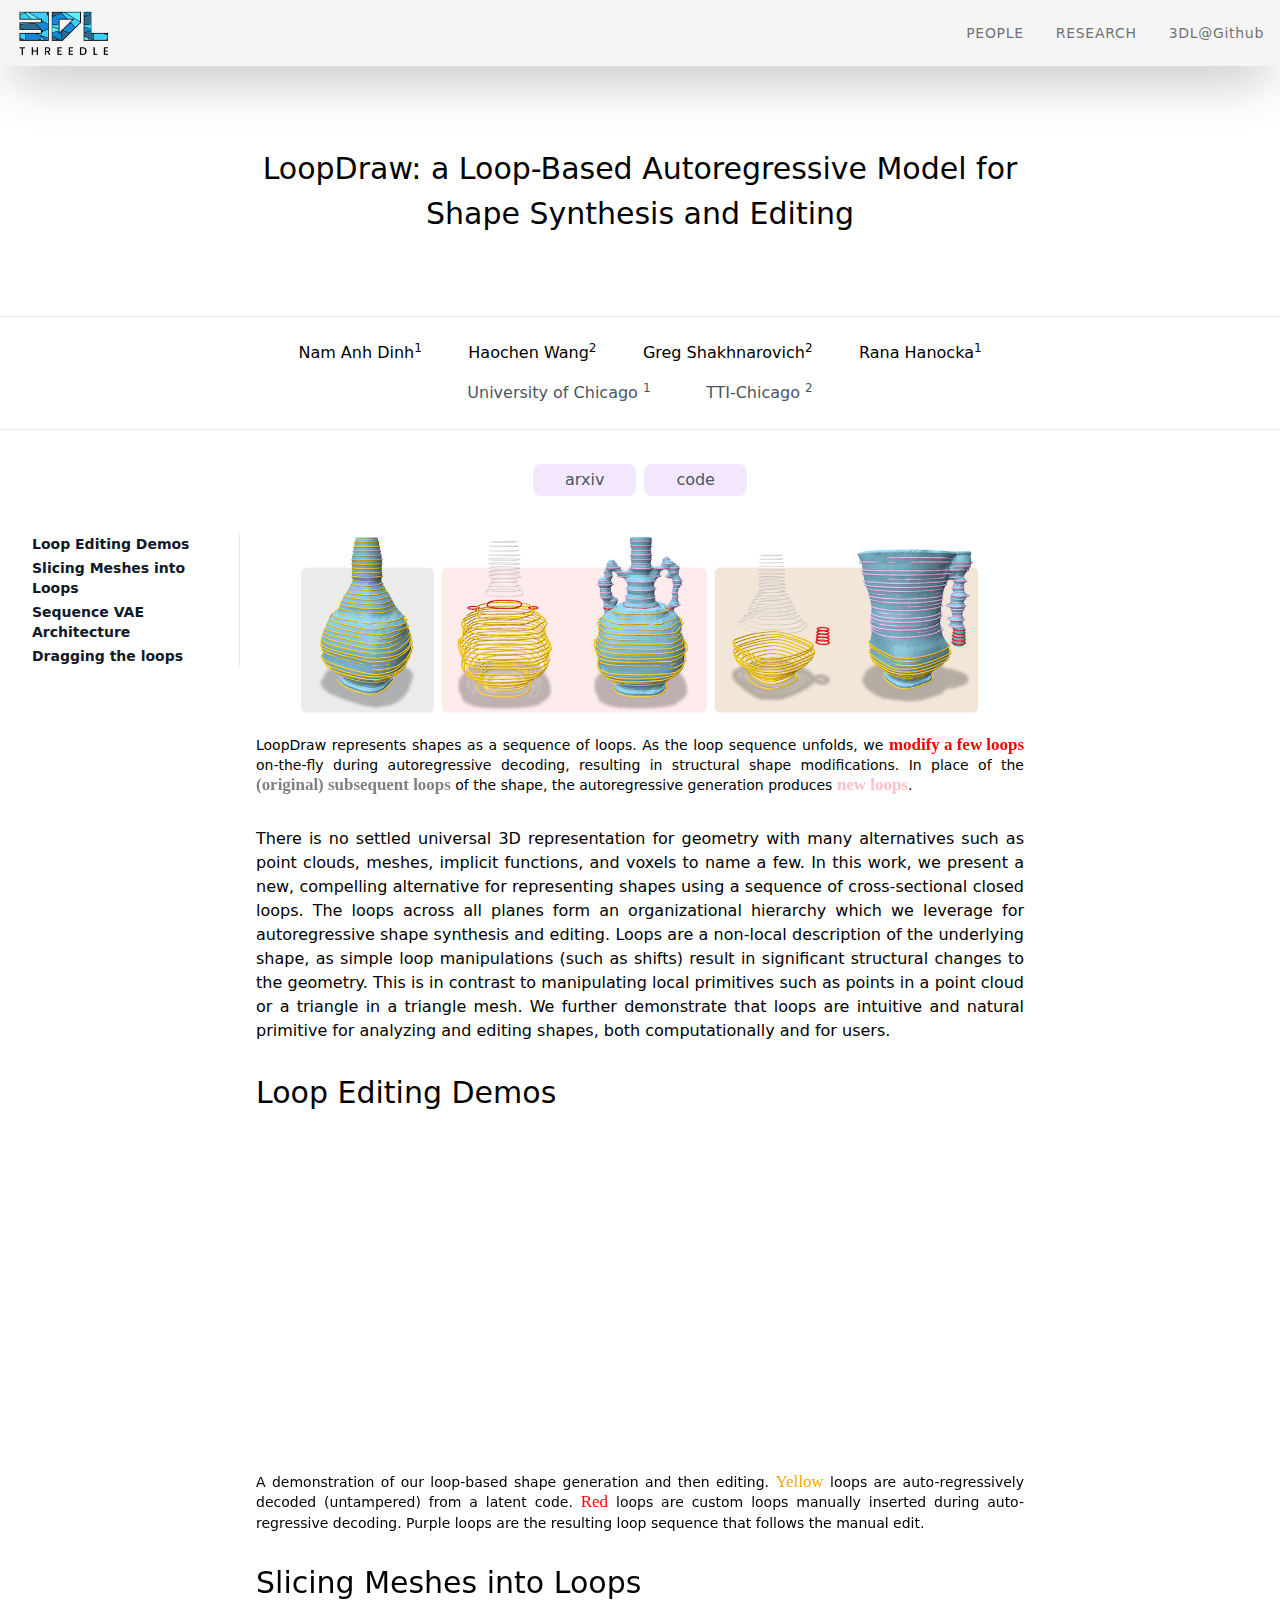
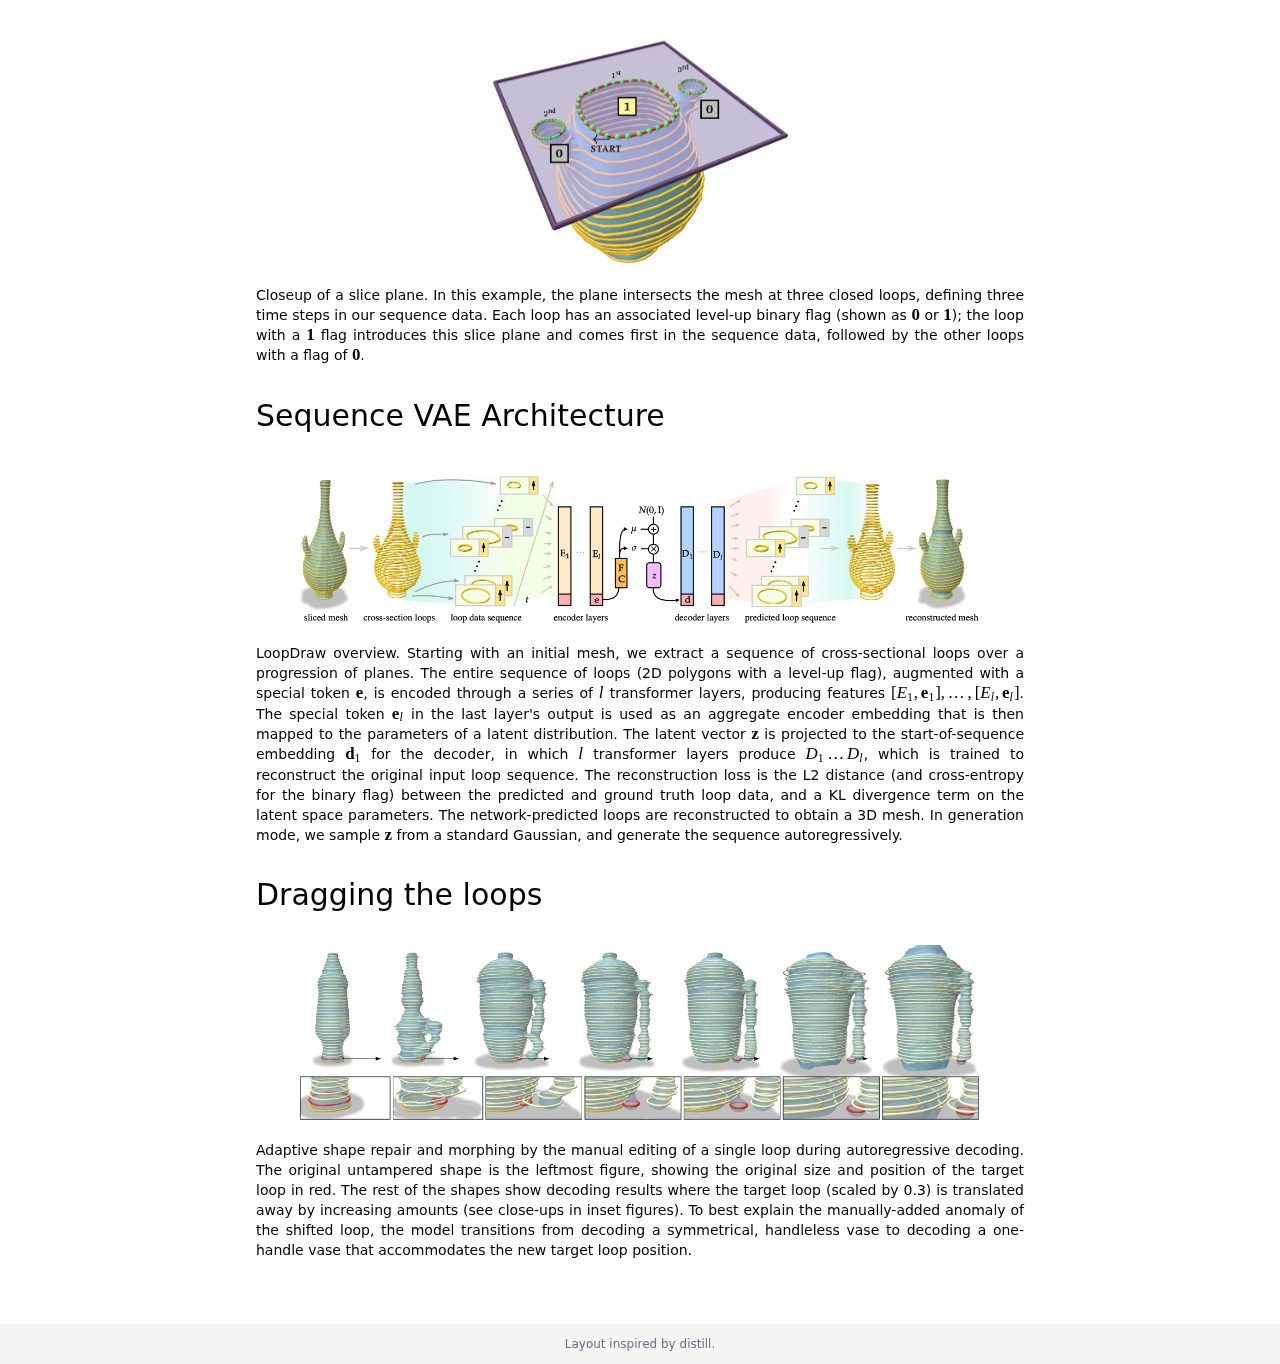
==== commit d73a260f: "update site" ====
--- a/out/index.html
+++ b/out/index.html
@@ -1,6 +1,6 @@
-<!DOCTYPE html><html><head><meta charSet="utf-8"/><meta name="viewport" content="width=770"/><title>LoopDraw</title><meta name="description" content="LoopDraw: a Loop-Based Autoregressive Model for Shape Synthesis and Editing"/><meta name="next-head-count" content="4"/><link rel="preload" href="./_next/static/css/555a6e327894ac90.css" as="style"/><link rel="stylesheet" href="./_next/static/css/555a6e327894ac90.css" data-n-g=""/><link rel="preload" href="./_next/static/css/40c261a70ee5d8c2.css" as="style"/><link rel="stylesheet" href="./_next/static/css/40c261a70ee5d8c2.css" data-n-p=""/><noscript data-n-css=""></noscript><script defer="" nomodule="" src="./_next/static/chunks/polyfills-a40ef1678bae11e696dba45124eadd70.js"></script><script src="./_next/static/chunks/webpack-ccd9d0970157193a.js" defer=""></script><script src="./_next/static/chunks/framework-6e4ba497ae0c8a3f.js" defer=""></script><script src="./_next/static/chunks/main-a5f2beb8b3d215d7.js" defer=""></script><script src="./_next/static/chunks/pages/_app-50a142e5a30749cb.js" defer=""></script><script src="./_next/static/chunks/518-eaa2f845e3ff8212.js" defer=""></script><script src="./_next/static/chunks/pages/index-199c3edc866b5663.js" defer=""></script><script src="./_next/static/_j2B8dLyjZNsTv5ctw06T/_buildManifest.js" defer=""></script><script src="./_next/static/_j2B8dLyjZNsTv5ctw06T/_ssgManifest.js" defer=""></script><script src="./_next/static/_j2B8dLyjZNsTv5ctw06T/_middlewareManifest.js" defer=""></script></head><body><div id="__next"><div class=""><div class="bg-stone-100 text-zinc-500 py-2 shadow-md"><div class="mx-auto max-w-7xl px-4 flex items-center "><a href="https://3dl.cs.uchicago.edu/" class="flex-none mr-4" target="_blank"><img src="./threedle.png" class="w-24"/></a><div class="flex-1 justify-end flex space-x-8 tracking-wider text-sm"><a href="https://3dl.cs.uchicago.edu/#people" class="flex-none" target="_blank">PEOPLE</a><a href="https://3dl.cs.uchicago.edu/#research" class="flex-none" target="_blank">RESEARCH</a><a href="https://github.com/threedle" class="flex-none" target="_blank">3DL@Github</a></div></div></div><h1 class="text-3xl mx-auto max-w-4xl px-8 py-20 text-center leading-normal">LoopDraw: a Loop-Based Autoregressive Model for Shape Synthesis and Editing</h1><div class="border-t border-b px-8 py-2 text-center"><ol class="mx-auto max-w-3xl flex flex-wrap justify-evenly items-center my-4 "><li class="flex-initial mx-1 hover:text-indigo-400"><a href="https://people.cs.uchicago.edu/~namanh" target="_blank">Nam Anh Dinh</a><sup>1</sup></li><li class="flex-initial mx-1 hover:text-indigo-400"><a href="https://whc.is" target="_blank">Haochen Wang</a><sup>2</sup></li><li class="flex-initial mx-1 hover:text-indigo-400"><a href="https://home.ttic.edu/~gregory/" target="_blank">Greg Shakhnarovich</a><sup>2</sup></li><li class="flex-initial mx-1 hover:text-indigo-400"><a href="https://people.cs.uchicago.edu/~ranahanocka/" target="_blank">Rana Hanocka</a><sup>1</sup></li></ol><ol class="mx-auto max-w-md flex flex-wrap justify-evenly items-center my-4 text-gray-600"><li class="flex-initial mx-1">University of Chicago <sup>1</sup></li><li class="flex-initial mx-1">TTI-Chicago <sup>2</sup></li></ol></div><ol class="mx-auto px-8 max-w-md flex justify-center mt-8 text-gray-600 "><li><div class="inline-block mx-1 my-0.5 px-8 py-1 rounded-lg bg-purple-100 ">arxiv</div> </li><li><div class="inline-block mx-1 my-0.5 px-8 py-1 rounded-lg bg-purple-100 hover:bg-purple-300"><a href="https://github.com/threedle/LoopDraw" target="_blank">code</a></div> </li><li><div class="inline-block mx-1 my-0.5 px-8 py-1 rounded-lg bg-purple-100 ">colab</div> </li></ol><div class=" mx-auto max-w-screen-2xl px-8 my-8 flex gap-4 flex-col lg:flex-row"><div class="basis-1/6 flex-auto"><ol class=" max-w-xs pr-4 top-16 text-gray-900 text-sm mb-8 lg:border-r "><li class="my-1 hover:text-indigo-400" style="margin-left:0rem;font-weight:600"><a href="#1"><span><span><span>Loop Editing Demos</span></span></span></a></li><li class="my-1 hover:text-indigo-400" style="margin-left:0rem;font-weight:600"><a href="#2"><span><span><span>Slicing Meshes into Loops</span></span></span></a></li><li class="my-1 hover:text-indigo-400" style="margin-left:0rem;font-weight:600"><a href="#3"><span><span><span>Sequence VAE Architecture</span></span></span></a></li><li class="my-1 hover:text-indigo-400" style="margin-left:0rem;font-weight:600"><a href="#4"><span><span><span>Dragging the loops</span></span></span></a></li></ol></div><div class="basis-4/6 flex-auto max-w-3xl text-justify"><div id="teaser" class="my-0"><div><div class="flex gap-4 justify-around"><img src="./l_teaser.png" class="flex-initial w-1/3" style="width:90.00%"/></div><div class="mt-4 flex justify-center"><div class="flex-initial text-sm"><span><span><span>LoopDraw represents shapes as a sequence of loops. As the loop sequence unfolds, we </span></span><span><span><span class="katex"><span class="katex-mathml"><math xmlns="http://www.w3.org/1998/Math/MathML"><semantics><mrow><mstyle mathcolor="red"><mrow><mtext mathvariant="bold">modify</mtext><mtext> </mtext><mtext mathvariant="bold">a</mtext><mtext> </mtext><mtext mathvariant="bold">few</mtext><mtext> </mtext><mtext mathvariant="bold">loops</mtext></mrow></mstyle></mrow><annotation encoding="application/x-tex">\textcolor{red}{\textbf{modify a few loops}}</annotation></semantics></math></span><span class="katex-html" aria-hidden="true"><span class="base"><span class="strut" style="height:0.8889em;vertical-align:-0.1944em"></span><span class="mord text" style="color:red"><span class="mord textbf" style="color:red">modify a few loops</span></span></span></span></span></span></span><span><span> on-the-fly during autoregressive decoding, resulting in structural shape modifications. In place of the </span></span><span><span><span class="katex"><span class="katex-mathml"><math xmlns="http://www.w3.org/1998/Math/MathML"><semantics><mrow><mstyle mathcolor="gray"><mrow><mtext mathvariant="bold">(original)</mtext><mtext> </mtext><mtext mathvariant="bold">subsequent</mtext><mtext> </mtext><mtext mathvariant="bold">loops</mtext></mrow></mstyle></mrow><annotation encoding="application/x-tex">\textcolor{gray}{\textbf{(original) subsequent loops}}</annotation></semantics></math></span><span class="katex-html" aria-hidden="true"><span class="base"><span class="strut" style="height:1em;vertical-align:-0.25em"></span><span class="mord text" style="color:gray"><span class="mord textbf" style="color:gray">(original) subsequent loops</span></span></span></span></span></span></span><span><span> of the shape, the autoregressive generation produces </span></span><span><span><span class="katex"><span class="katex-mathml"><math xmlns="http://www.w3.org/1998/Math/MathML"><semantics><mrow><mstyle mathcolor="pink"><mrow><mtext mathvariant="bold">new</mtext><mtext> </mtext><mtext mathvariant="bold">loops</mtext></mrow></mstyle></mrow><annotation encoding="application/x-tex">\textcolor{pink}{\textbf{new loops}}</annotation></semantics></math></span><span class="katex-html" aria-hidden="true"><span class="base"><span class="strut" style="height:0.8889em;vertical-align:-0.1944em"></span><span class="mord text" style="color:pink"><span class="mord textbf" style="color:pink">new loops</span></span></span></span></span></span></span><span><span>.
-</span></span></span></div></div></div></div><div class="my-8"><div class="space-y-4"><div><span><span><span>There is no settled universal 3D representation for geometry with many alternatives such as point clouds, meshes, implicit functions, and voxels to name a few. In this work, we present a new, compelling alternative for representing shapes using a sequence of cross-sectional closed loops. The loops across all planes form an organizational hierarchy which we leverage for autoregressive shape synthesis and editing. Loops are a non-local description of the underlying shape, as simple loop manipulations (such as shifts) result in significant structural changes to the geometry. This is in contrast to manipulating local primitives such as points in a point cloud or a triangle in a triangle mesh. We further demonstrate that loops are intuitive and natural primitive for analyzing and editing shapes, both computationally and for users.</span></span></span></div><div><span></span></div></div></div><div id="1" class="my-8"><h1 class="text-3xl"><span><span><span>Loop Editing Demos</span></span></span></h1></div><div id="edit1" class="my-8"><div><div class="flex gap-4 justify-evenly"><video loop="" autoplay="" muted="" playsinline="" class="flex-initial w-1/3" style="width:35.00%"><source src="./Vase-Edit-1.mp4" type="video/mp4"/>Your browser does not support the video tag.</video><video loop="" autoplay="" muted="" playsinline="" class="flex-initial w-1/3" style="width:35.00%"><source src="./Vase-Edit-2.mp4" type="video/mp4"/>Your browser does not support the video tag.</video></div></div></div><div id="edit2" class="my-8"><div><div class="flex gap-4 justify-evenly"><video loop="" autoplay="" muted="" playsinline="" class="flex-initial w-1/3" style="width:30.00%"><source src="./Sofa-Edit-1.mp4" type="video/mp4"/>Your browser does not support the video tag.</video><video loop="" autoplay="" muted="" playsinline="" class="flex-initial w-1/3" style="width:30.00%"><source src="./Sofa-Edit-2.mp4" type="video/mp4"/>Your browser does not support the video tag.</video><video loop="" autoplay="" muted="" playsinline="" class="flex-initial w-1/3" style="width:30.00%"><source src="./Sofa-Edit-3.mp4" type="video/mp4"/>Your browser does not support the video tag.</video></div><div class="mt-4 flex justify-center"><div class="flex-initial text-sm"><span><span><span>A demonstration of our loop-based shape generation and then editing. </span></span><span><span><span class="katex"><span class="katex-mathml"><math xmlns="http://www.w3.org/1998/Math/MathML"><semantics><mrow><mstyle mathcolor="orange"><mi>Y</mi><mi>e</mi><mi>l</mi><mi>l</mi><mi>o</mi><mi>w</mi></mstyle></mrow><annotation encoding="application/x-tex">\textcolor{orange}{Yellow}</annotation></semantics></math></span><span class="katex-html" aria-hidden="true"><span class="base"><span class="strut" style="height:0.6944em"></span><span class="mord mathnormal" style="margin-right:0.22222em;color:orange">Y</span><span class="mord mathnormal" style="color:orange">e</span><span class="mord mathnormal" style="margin-right:0.01968em;color:orange">ll</span><span class="mord mathnormal" style="color:orange">o</span><span class="mord mathnormal" style="margin-right:0.02691em;color:orange">w</span></span></span></span></span></span><span><span> loops are auto-regressively decoded (untampered) from a latent code. </span></span><span><span><span class="katex"><span class="katex-mathml"><math xmlns="http://www.w3.org/1998/Math/MathML"><semantics><mrow><mstyle mathcolor="red"><mi>R</mi><mi>e</mi><mi>d</mi></mstyle></mrow><annotation encoding="application/x-tex">\textcolor{red}{Red}</annotation></semantics></math></span><span class="katex-html" aria-hidden="true"><span class="base"><span class="strut" style="height:0.6944em"></span><span class="mord mathnormal" style="margin-right:0.00773em;color:red">R</span><span class="mord mathnormal" style="color:red">e</span><span class="mord mathnormal" style="color:red">d</span></span></span></span></span></span><span><span> loops are custom loops manually inserted during auto-regressive decoding. Purple loops are the resulting loop sequence that follows the manual edit.
+<!DOCTYPE html><html><head><meta charSet="utf-8"/><meta name="viewport" content="width=770"/><title>LoopDraw</title><meta name="description" content="LoopDraw: a Loop-Based Autoregressive Model for Shape Synthesis and Editing"/><meta name="next-head-count" content="4"/><link rel="preload" href="./_next/static/css/849b49d89c037a06.css" as="style"/><link rel="stylesheet" href="./_next/static/css/849b49d89c037a06.css" data-n-g=""/><link rel="preload" href="./_next/static/css/40c261a70ee5d8c2.css" as="style"/><link rel="stylesheet" href="./_next/static/css/40c261a70ee5d8c2.css" data-n-p=""/><noscript data-n-css=""></noscript><script defer="" nomodule="" src="./_next/static/chunks/polyfills-a40ef1678bae11e696dba45124eadd70.js"></script><script src="./_next/static/chunks/webpack-ccd9d0970157193a.js" defer=""></script><script src="./_next/static/chunks/framework-6e4ba497ae0c8a3f.js" defer=""></script><script src="./_next/static/chunks/main-a5f2beb8b3d215d7.js" defer=""></script><script src="./_next/static/chunks/pages/_app-50a142e5a30749cb.js" defer=""></script><script src="./_next/static/chunks/518-eaa2f845e3ff8212.js" defer=""></script><script src="./_next/static/chunks/pages/index-126bd732e1882367.js" defer=""></script><script src="./_next/static/1ruOGQfHD58sByzkIPLXS/_buildManifest.js" defer=""></script><script src="./_next/static/1ruOGQfHD58sByzkIPLXS/_ssgManifest.js" defer=""></script><script src="./_next/static/1ruOGQfHD58sByzkIPLXS/_middlewareManifest.js" defer=""></script></head><body><div id="__next"><div class=""><div class="bg-stone-100 text-zinc-500 py-2 shadow-2xl"><div class="mx-auto max-w-7xl px-4 flex items-center "><a href="https://3dl.cs.uchicago.edu/" class="flex-none mr-4" target="_blank"><img src="./threedle.png" class="w-24"/></a><div class="flex-1 justify-end flex space-x-8 tracking-wider text-sm"><a href="https://3dl.cs.uchicago.edu/#people" class="flex-none" target="_blank">PEOPLE</a><a href="https://3dl.cs.uchicago.edu/#research" class="flex-none" target="_blank">RESEARCH</a><a href="https://github.com/threedle" class="flex-none" target="_blank">3DL@Github</a></div></div></div><h1 class="text-3xl mx-auto max-w-4xl px-8 py-20 text-center leading-normal">LoopDraw: a Loop-Based Autoregressive Model for Shape Synthesis and Editing</h1><div class="border-t border-b px-8 py-2 text-center"><ol class="mx-auto max-w-3xl flex flex-wrap justify-evenly items-center my-4 "><li class="flex-initial mx-1 hover:text-indigo-400"><a href="https://people.cs.uchicago.edu/~namanh" target="_blank">Nam Anh Dinh</a><sup>1</sup></li><li class="flex-initial mx-1 hover:text-indigo-400"><a href="https://whc.is" target="_blank">Haochen Wang</a><sup>2</sup></li><li class="flex-initial mx-1 hover:text-indigo-400"><a href="https://home.ttic.edu/~gregory/" target="_blank">Greg Shakhnarovich</a><sup>2</sup></li><li class="flex-initial mx-1 hover:text-indigo-400"><a href="https://people.cs.uchicago.edu/~ranahanocka/" target="_blank">Rana Hanocka</a><sup>1</sup></li></ol><ol class="mx-auto max-w-md flex flex-wrap justify-evenly items-center my-4 text-gray-600"><li class="flex-initial mx-1">University of Chicago <sup>1</sup></li><li class="flex-initial mx-1">TTI-Chicago <sup>2</sup></li></ol></div><ol class="mx-auto px-8 max-w-md flex justify-center mt-8 text-gray-600 "><li><div class="inline-block mx-1 my-0.5 px-8 py-1 rounded-lg bg-purple-100 hover:bg-purple-300"><a href="https://arxiv.org/abs/2212.04981" target="_blank">arxiv</a></div> </li><li><div class="inline-block mx-1 my-0.5 px-8 py-1 rounded-lg bg-purple-100 hover:bg-purple-300"><a href="https://github.com/threedle/LoopDraw" target="_blank">code</a></div> </li></ol><div class=" mx-auto max-w-screen-2xl px-8 my-8 flex gap-4 flex-col lg:flex-row"><div class="basis-1/6 flex-auto"><ol class=" max-w-xs pr-4 top-16 text-gray-900 text-sm mb-8 lg:border-r "><li class="my-1 hover:text-indigo-400" style="margin-left:0rem;font-weight:600"><a href="#1"><span><span><span>Loop Editing Demos</span></span></span></a></li><li class="my-1 hover:text-indigo-400" style="margin-left:0rem;font-weight:600"><a href="#2"><span><span><span>Slicing Meshes into Loops</span></span></span></a></li><li class="my-1 hover:text-indigo-400" style="margin-left:0rem;font-weight:600"><a href="#3"><span><span><span>Sequence VAE Architecture</span></span></span></a></li><li class="my-1 hover:text-indigo-400" style="margin-left:0rem;font-weight:600"><a href="#4"><span><span><span>Dragging the loops</span></span></span></a></li></ol></div><div class="basis-4/6 flex-auto max-w-3xl text-justify"><div id="teaser" class="my-0"><div><div class="flex gap-4 justify-around"><img src="./l_teaser.png" class="flex-initial w-1/3" style="width:90.00%"/></div><div class="mt-4 flex justify-center"><div class="flex-initial text-sm"><span><span><span>LoopDraw represents shapes as a sequence of loops. As the loop sequence unfolds, we </span></span><span><span><span class="katex"><span class="katex-mathml"><math xmlns="http://www.w3.org/1998/Math/MathML"><semantics><mrow><mstyle mathcolor="red"><mrow><mtext mathvariant="bold">modify</mtext><mtext> </mtext><mtext mathvariant="bold">a</mtext><mtext> </mtext><mtext mathvariant="bold">few</mtext><mtext> </mtext><mtext mathvariant="bold">loops</mtext></mrow></mstyle></mrow><annotation encoding="application/x-tex">\textcolor{red}{\textbf{modify a few loops}}</annotation></semantics></math></span><span class="katex-html" aria-hidden="true"><span class="base"><span class="strut" style="height:0.8889em;vertical-align:-0.1944em"></span><span class="mord text" style="color:red"><span class="mord textbf" style="color:red">modify a few loops</span></span></span></span></span></span></span><span><span> on-the-fly during autoregressive decoding, resulting in structural shape modifications. In place of the </span></span><span><span><span class="katex"><span class="katex-mathml"><math xmlns="http://www.w3.org/1998/Math/MathML"><semantics><mrow><mstyle mathcolor="gray"><mrow><mtext mathvariant="bold">(original)</mtext><mtext> </mtext><mtext mathvariant="bold">subsequent</mtext><mtext> </mtext><mtext mathvariant="bold">loops</mtext></mrow></mstyle></mrow><annotation encoding="application/x-tex">\textcolor{gray}{\textbf{(original) subsequent loops}}</annotation></semantics></math></span><span class="katex-html" aria-hidden="true"><span class="base"><span class="strut" style="height:1em;vertical-align:-0.25em"></span><span class="mord text" style="color:gray"><span class="mord textbf" style="color:gray">(original) subsequent loops</span></span></span></span></span></span></span><span><span> of the shape, the autoregressive generation produces </span></span><span><span><span class="katex"><span class="katex-mathml"><math xmlns="http://www.w3.org/1998/Math/MathML"><semantics><mrow><mstyle mathcolor="pink"><mrow><mtext mathvariant="bold">new</mtext><mtext> </mtext><mtext mathvariant="bold">loops</mtext></mrow></mstyle></mrow><annotation encoding="application/x-tex">\textcolor{pink}{\textbf{new loops}}</annotation></semantics></math></span><span class="katex-html" aria-hidden="true"><span class="base"><span class="strut" style="height:0.8889em;vertical-align:-0.1944em"></span><span class="mord text" style="color:pink"><span class="mord textbf" style="color:pink">new loops</span></span></span></span></span></span></span><span><span>.
+</span></span></span></div></div></div></div><div class="my-8"><div class="space-y-4"><div><span><span><span>There is no settled universal 3D representation for geometry with many alternatives such as point clouds, meshes, implicit functions, and voxels to name a few. In this work, we present a new, compelling alternative for representing shapes using a sequence of cross-sectional closed loops. The loops across all planes form an organizational hierarchy which we leverage for autoregressive shape synthesis and editing. Loops are a non-local description of the underlying shape, as simple loop manipulations (such as shifts) result in significant structural changes to the geometry. This is in contrast to manipulating local primitives such as points in a point cloud or a triangle in a triangle mesh. We further demonstrate that loops are intuitive and natural primitive for analyzing and editing shapes, both computationally and for users.</span></span></span></div><div><span></span></div></div></div><div id="1" class="my-8"><h1 class="text-3xl"><span><span><span>Loop Editing Demos</span></span></span></h1></div><div id="edit1" class="my-8"><div><div class="flex gap-4 justify-evenly"><video loop="" autoplay="" muted="" playsinline="" class="flex-initial w-1/3" style="width:35.00%"><source src="./Vase-Edit-1.mp4" type="video/mp4"/>Your browser does not support the video tag.</video><video loop="" autoplay="" muted="" playsinline="" class="flex-initial w-1/3" style="width:35.00%"><source src="./Vase-Edit-2.mp4" type="video/mp4"/>Your browser does not support the video tag.</video></div></div></div><div id="edit2" class="my-8"><div><div class="flex gap-4 justify-evenly"><video loop="" autoplay="" muted="" playsinline="" class="flex-initial w-1/3" style="width:30.00%"><source src="./Sofa-Edit-1.mp4" type="video/mp4"/>Your browser does not support the video tag.</video><video loop="" autoplay="" muted="" playsinline="" class="flex-initial w-1/3" style="width:30.00%"><source src="./Sofa-Edit-2.mp4" type="video/mp4"/>Your browser does not support the video tag.</video><video loop="" autoplay="" muted="" playsinline="" class="flex-initial w-1/3" style="width:30.00%"><source src="./Sofa-Edit-3.mp4" type="video/mp4"/>Your browser does not support the video tag.</video></div><div class="mt-4 flex justify-center"><div class="flex-initial text-sm"><span><span><span>A demonstration of our loop-based shape generation and then editing. </span></span><span><span><span class="katex"><span class="katex-mathml"><math xmlns="http://www.w3.org/1998/Math/MathML"><semantics><mrow><mstyle mathcolor="orange"><mtext>Yellow</mtext></mstyle></mrow><annotation encoding="application/x-tex">\textcolor{orange}{\text{Yellow}}</annotation></semantics></math></span><span class="katex-html" aria-hidden="true"><span class="base"><span class="strut" style="height:0.6944em"></span><span class="mord text" style="color:orange"><span class="mord" style="color:orange">Yellow</span></span></span></span></span></span></span><span><span> loops are auto-regressively decoded (untampered) from a latent code. </span></span><span><span><span class="katex"><span class="katex-mathml"><math xmlns="http://www.w3.org/1998/Math/MathML"><semantics><mrow><mstyle mathcolor="red"><mtext>Red</mtext></mstyle></mrow><annotation encoding="application/x-tex">\textcolor{red}{\text{Red}}</annotation></semantics></math></span><span class="katex-html" aria-hidden="true"><span class="base"><span class="strut" style="height:0.6944em"></span><span class="mord text" style="color:red"><span class="mord" style="color:red">Red</span></span></span></span></span></span></span><span><span> loops are custom loops manually inserted during auto-regressive decoding. Purple loops are the resulting loop sequence that follows the manual edit.
 </span></span></span></div></div></div></div><div id="2" class="my-8"><h1 class="text-3xl"><span><span><span>Slicing Meshes into Loops</span></span></span></h1></div><div id="slice" class="my-8"><div><div class="flex gap-4 justify-around"><img src="./slice.png" class="flex-initial w-1/3" style="width:40.00%"/></div><div class="mt-4 flex justify-center"><div class="flex-initial text-sm"><span><span><span>Closeup of a slice plane. In this example, the plane intersects the mesh at three closed loops, defining three time steps in our sequence data. Each loop has an associated level-up binary flag (shown as </span></span><span><span><span class="katex"><span class="katex-mathml"><math xmlns="http://www.w3.org/1998/Math/MathML"><semantics><mrow><mn mathvariant="bold">0</mn></mrow><annotation encoding="application/x-tex">\mathbf 0</annotation></semantics></math></span><span class="katex-html" aria-hidden="true"><span class="base"><span class="strut" style="height:0.6444em"></span><span class="mord mathbf">0</span></span></span></span></span></span><span><span> or </span></span><span><span><span class="katex"><span class="katex-mathml"><math xmlns="http://www.w3.org/1998/Math/MathML"><semantics><mrow><mn mathvariant="bold">1</mn></mrow><annotation encoding="application/x-tex">\mathbf 1</annotation></semantics></math></span><span class="katex-html" aria-hidden="true"><span class="base"><span class="strut" style="height:0.6444em"></span><span class="mord mathbf">1</span></span></span></span></span></span><span><span>); the loop with a </span></span><span><span><span class="katex"><span class="katex-mathml"><math xmlns="http://www.w3.org/1998/Math/MathML"><semantics><mrow><mn mathvariant="bold">1</mn></mrow><annotation encoding="application/x-tex">\mathbf 1</annotation></semantics></math></span><span class="katex-html" aria-hidden="true"><span class="base"><span class="strut" style="height:0.6444em"></span><span class="mord mathbf">1</span></span></span></span></span></span><span><span> flag introduces this slice plane and comes first in the sequence data, followed by the other loops with a flag of </span></span><span><span><span class="katex"><span class="katex-mathml"><math xmlns="http://www.w3.org/1998/Math/MathML"><semantics><mrow><mn mathvariant="bold">0</mn></mrow><annotation encoding="application/x-tex">\mathbf 0</annotation></semantics></math></span><span class="katex-html" aria-hidden="true"><span class="base"><span class="strut" style="height:0.6444em"></span><span class="mord mathbf">0</span></span></span></span></span></span><span><span>.
 </span></span></span></div></div></div></div><div id="3" class="my-8"><h1 class="text-3xl"><span><span><span>Sequence VAE Architecture</span></span></span></h1></div><div id="arch" class="my-8"><div><div class="flex gap-4 justify-around"><img src="./arch.png" class="flex-initial w-1/3" style="width:90.00%"/></div><div class="mt-4 flex justify-center"><div class="flex-initial text-sm"><span><span><span>LoopDraw overview. Starting with an initial mesh, we extract a sequence of cross-sectional loops over a progression of planes. The entire sequence of loops (2D polygons with a level-up flag), augmented with a special token </span></span><span><span><span class="katex"><span class="katex-mathml"><math xmlns="http://www.w3.org/1998/Math/MathML"><semantics><mrow><mi mathvariant="bold">e</mi></mrow><annotation encoding="application/x-tex">\mathbf{e}</annotation></semantics></math></span><span class="katex-html" aria-hidden="true"><span class="base"><span class="strut" style="height:0.4444em"></span><span class="mord mathbf">e</span></span></span></span></span></span><span><span>, is encoded through a series of </span></span><span><span><span class="katex"><span class="katex-mathml"><math xmlns="http://www.w3.org/1998/Math/MathML"><semantics><mrow><mi>l</mi></mrow><annotation encoding="application/x-tex">l</annotation></semantics></math></span><span class="katex-html" aria-hidden="true"><span class="base"><span class="strut" style="height:0.6944em"></span><span class="mord mathnormal" style="margin-right:0.01968em">l</span></span></span></span></span></span><span><span> transformer layers, producing features </span></span><span><span><span class="katex"><span class="katex-mathml"><math xmlns="http://www.w3.org/1998/Math/MathML"><semantics><mrow><mo stretchy="false">[</mo><msub><mi>E</mi><mn>1</mn></msub><mo separator="true">,</mo><msub><mi mathvariant="bold">e</mi><mn>1</mn></msub><mo stretchy="false">]</mo><mo separator="true">,</mo><mo>…</mo><mo separator="true">,</mo><mo stretchy="false">[</mo><msub><mi>E</mi><mi>l</mi></msub><mo separator="true">,</mo><msub><mi mathvariant="bold">e</mi><mi>l</mi></msub><mo stretchy="false">]</mo></mrow><annotation encoding="application/x-tex">[E_1,\mathbf{e}_1],\dots, [E_l,\mathbf{e}_l]</annotation></semantics></math></span><span class="katex-html" aria-hidden="true"><span class="base"><span class="strut" style="height:1em;vertical-align:-0.25em"></span><span class="mopen">[</span><span class="mord"><span class="mord mathnormal" style="margin-right:0.05764em">E</span><span class="msupsub"><span class="vlist-t vlist-t2"><span class="vlist-r"><span class="vlist" style="height:0.3011em"><span style="top:-2.55em;margin-left:-0.0576em;margin-right:0.05em"><span class="pstrut" style="height:2.7em"></span><span class="sizing reset-size6 size3 mtight"><span class="mord mtight">1</span></span></span></span><span class="vlist-s">​</span></span><span class="vlist-r"><span class="vlist" style="height:0.15em"><span></span></span></span></span></span></span><span class="mpunct">,</span><span class="mspace" style="margin-right:0.1667em"></span><span class="mord"><span class="mord mathbf">e</span><span class="msupsub"><span class="vlist-t vlist-t2"><span class="vlist-r"><span class="vlist" style="height:0.3011em"><span style="top:-2.55em;margin-left:0em;margin-right:0.05em"><span class="pstrut" style="height:2.7em"></span><span class="sizing reset-size6 size3 mtight"><span class="mord mtight">1</span></span></span></span><span class="vlist-s">​</span></span><span class="vlist-r"><span class="vlist" style="height:0.15em"><span></span></span></span></span></span></span><span class="mclose">]</span><span class="mpunct">,</span><span class="mspace" style="margin-right:0.1667em"></span><span class="minner">…</span><span class="mspace" style="margin-right:0.1667em"></span><span class="mpunct">,</span><span class="mspace" style="margin-right:0.1667em"></span><span class="mopen">[</span><span class="mord"><span class="mord mathnormal" style="margin-right:0.05764em">E</span><span class="msupsub"><span class="vlist-t vlist-t2"><span class="vlist-r"><span class="vlist" style="height:0.3361em"><span style="top:-2.55em;margin-left:-0.0576em;margin-right:0.05em"><span class="pstrut" style="height:2.7em"></span><span class="sizing reset-size6 size3 mtight"><span class="mord mathnormal mtight" style="margin-right:0.01968em">l</span></span></span></span><span class="vlist-s">​</span></span><span class="vlist-r"><span class="vlist" style="height:0.15em"><span></span></span></span></span></span></span><span class="mpunct">,</span><span class="mspace" style="margin-right:0.1667em"></span><span class="mord"><span class="mord mathbf">e</span><span class="msupsub"><span class="vlist-t vlist-t2"><span class="vlist-r"><span class="vlist" style="height:0.3361em"><span style="top:-2.55em;margin-left:0em;margin-right:0.05em"><span class="pstrut" style="height:2.7em"></span><span class="sizing reset-size6 size3 mtight"><span class="mord mathnormal mtight" style="margin-right:0.01968em">l</span></span></span></span><span class="vlist-s">​</span></span><span class="vlist-r"><span class="vlist" style="height:0.15em"><span></span></span></span></span></span></span><span class="mclose">]</span></span></span></span></span></span><span><span>. The special token </span></span><span><span><span class="katex"><span class="katex-mathml"><math xmlns="http://www.w3.org/1998/Math/MathML"><semantics><mrow><msub><mi mathvariant="bold">e</mi><mi>l</mi></msub></mrow><annotation encoding="application/x-tex">\mathbf{e}_l</annotation></semantics></math></span><span class="katex-html" aria-hidden="true"><span class="base"><span class="strut" style="height:0.5944em;vertical-align:-0.15em"></span><span class="mord"><span class="mord mathbf">e</span><span class="msupsub"><span class="vlist-t vlist-t2"><span class="vlist-r"><span class="vlist" style="height:0.3361em"><span style="top:-2.55em;margin-left:0em;margin-right:0.05em"><span class="pstrut" style="height:2.7em"></span><span class="sizing reset-size6 size3 mtight"><span class="mord mathnormal mtight" style="margin-right:0.01968em">l</span></span></span></span><span class="vlist-s">​</span></span><span class="vlist-r"><span class="vlist" style="height:0.15em"><span></span></span></span></span></span></span></span></span></span></span></span><span><span> in the last layer&#x27;s output is used as an aggregate encoder embedding that is then mapped to the parameters of a latent distribution. The latent vector </span></span><span><span><span class="katex"><span class="katex-mathml"><math xmlns="http://www.w3.org/1998/Math/MathML"><semantics><mrow><mi mathvariant="bold">z</mi></mrow><annotation encoding="application/x-tex">\mathbf{z}</annotation></semantics></math></span><span class="katex-html" aria-hidden="true"><span class="base"><span class="strut" style="height:0.4444em"></span><span class="mord mathbf">z</span></span></span></span></span></span><span><span> is projected to the start-of-sequence embedding </span></span><span><span><span class="katex"><span class="katex-mathml"><math xmlns="http://www.w3.org/1998/Math/MathML"><semantics><mrow><msub><mi mathvariant="bold">d</mi><mn>1</mn></msub></mrow><annotation encoding="application/x-tex">\mathbf{d}_1</annotation></semantics></math></span><span class="katex-html" aria-hidden="true"><span class="base"><span class="strut" style="height:0.8444em;vertical-align:-0.15em"></span><span class="mord"><span class="mord mathbf">d</span><span class="msupsub"><span class="vlist-t vlist-t2"><span class="vlist-r"><span class="vlist" style="height:0.3011em"><span style="top:-2.55em;margin-left:0em;margin-right:0.05em"><span class="pstrut" style="height:2.7em"></span><span class="sizing reset-size6 size3 mtight"><span class="mord mtight">1</span></span></span></span><span class="vlist-s">​</span></span><span class="vlist-r"><span class="vlist" style="height:0.15em"><span></span></span></span></span></span></span></span></span></span></span></span><span><span> for the decoder, in which </span></span><span><span><span class="katex"><span class="katex-mathml"><math xmlns="http://www.w3.org/1998/Math/MathML"><semantics><mrow><mi>l</mi></mrow><annotation encoding="application/x-tex">l</annotation></semantics></math></span><span class="katex-html" aria-hidden="true"><span class="base"><span class="strut" style="height:0.6944em"></span><span class="mord mathnormal" style="margin-right:0.01968em">l</span></span></span></span></span></span><span><span> transformer layers produce </span></span><span><span><span class="katex"><span class="katex-mathml"><math xmlns="http://www.w3.org/1998/Math/MathML"><semantics><mrow><msub><mi>D</mi><mn>1</mn></msub><mo>…</mo><msub><mi>D</mi><mi>l</mi></msub></mrow><annotation encoding="application/x-tex">D_1 \dots D_l</annotation></semantics></math></span><span class="katex-html" aria-hidden="true"><span class="base"><span class="strut" style="height:0.8333em;vertical-align:-0.15em"></span><span class="mord"><span class="mord mathnormal" style="margin-right:0.02778em">D</span><span class="msupsub"><span class="vlist-t vlist-t2"><span class="vlist-r"><span class="vlist" style="height:0.3011em"><span style="top:-2.55em;margin-left:-0.0278em;margin-right:0.05em"><span class="pstrut" style="height:2.7em"></span><span class="sizing reset-size6 size3 mtight"><span class="mord mtight">1</span></span></span></span><span class="vlist-s">​</span></span><span class="vlist-r"><span class="vlist" style="height:0.15em"><span></span></span></span></span></span></span><span class="mspace" style="margin-right:0.1667em"></span><span class="minner">…</span><span class="mspace" style="margin-right:0.1667em"></span><span class="mord"><span class="mord mathnormal" style="margin-right:0.02778em">D</span><span class="msupsub"><span class="vlist-t vlist-t2"><span class="vlist-r"><span class="vlist" style="height:0.3361em"><span style="top:-2.55em;margin-left:-0.0278em;margin-right:0.05em"><span class="pstrut" style="height:2.7em"></span><span class="sizing reset-size6 size3 mtight"><span class="mord mathnormal mtight" style="margin-right:0.01968em">l</span></span></span></span><span class="vlist-s">​</span></span><span class="vlist-r"><span class="vlist" style="height:0.15em"><span></span></span></span></span></span></span></span></span></span></span></span><span><span>, which is trained to reconstruct the original input loop sequence. The reconstruction loss is the L2 distance (and cross-entropy for the binary flag) between the predicted and ground truth loop data, and a KL divergence term on the latent space parameters. The network-predicted loops are reconstructed to obtain a 3D mesh. In generation mode, we sample </span></span><span><span><span class="katex"><span class="katex-mathml"><math xmlns="http://www.w3.org/1998/Math/MathML"><semantics><mrow><mi mathvariant="bold">z</mi></mrow><annotation encoding="application/x-tex">\mathbf z</annotation></semantics></math></span><span class="katex-html" aria-hidden="true"><span class="base"><span class="strut" style="height:0.4444em"></span><span class="mord mathbf">z</span></span></span></span></span></span><span><span> from a standard Gaussian, and generate the sequence autoregressively.
 </span></span></span></div></div></div></div><div id="4" class="my-8"><h1 class="text-3xl"><span><span><span>Dragging the loops</span></span></span></h1></div><div id="drag" class="my-8"><div><div class="flex gap-4 justify-around"><img src="./drag.png" class="flex-initial w-1/3" style="width:90.00%"/></div><div class="mt-4 flex justify-center"><div class="flex-initial text-sm"><span><span><span>Adaptive shape repair and morphing by the manual editing of a single loop during autoregressive decoding. The original untampered shape is the leftmost figure, showing the original size and position of the target loop in red. The rest of the shapes show decoding results where the target loop (scaled by 0.3) is translated away by increasing amounts (see close-ups in inset figures). To best explain the manually-added anomaly of the shifted loop, the model transitions from decoding a symmetrical, handleless vase to decoding a one-handle vase that accommodates the new target loop position.
-</span></span></span></div></div></div></div></div><div class="basis-1/6 flex-auto"></div></div><div class="max-w-full bg-stone-100 flex items-center py-3"><p class="mx-auto text-gray-500 text-xs text-center"> Layout inspired by distill.</p></div></div></div><script id="__NEXT_DATA__" type="application/json">{"props":{"pageProps":{"data":[{"t":"fig","id":"teaser","d":{"imgs":["./l_teaser.png"],"sizes":[90],"caption":[{"type":"str","data":"LoopDraw represents shapes as a sequence of loops. As the loop sequence unfolds, we "},{"type":"imath","data":"\u003cspan class=\"katex\"\u003e\u003cspan class=\"katex-mathml\"\u003e\u003cmath xmlns=\"http://www.w3.org/1998/Math/MathML\"\u003e\u003csemantics\u003e\u003cmrow\u003e\u003cmstyle mathcolor=\"red\"\u003e\u003cmrow\u003e\u003cmtext mathvariant=\"bold\"\u003emodify\u003c/mtext\u003e\u003cmtext\u003e \u003c/mtext\u003e\u003cmtext mathvariant=\"bold\"\u003ea\u003c/mtext\u003e\u003cmtext\u003e \u003c/mtext\u003e\u003cmtext mathvariant=\"bold\"\u003efew\u003c/mtext\u003e\u003cmtext\u003e \u003c/mtext\u003e\u003cmtext mathvariant=\"bold\"\u003eloops\u003c/mtext\u003e\u003c/mrow\u003e\u003c/mstyle\u003e\u003c/mrow\u003e\u003cannotation encoding=\"application/x-tex\"\u003e\\textcolor{red}{\\textbf{modify a few loops}}\u003c/annotation\u003e\u003c/semantics\u003e\u003c/math\u003e\u003c/span\u003e\u003cspan class=\"katex-html\" aria-hidden=\"true\"\u003e\u003cspan class=\"base\"\u003e\u003cspan class=\"strut\" style=\"height:0.8889em;vertical-align:-0.1944em;\"\u003e\u003c/span\u003e\u003cspan class=\"mord text\" style=\"color:red;\"\u003e\u003cspan class=\"mord textbf\" style=\"color:red;\"\u003emodify a few loops\u003c/span\u003e\u003c/span\u003e\u003c/span\u003e\u003c/span\u003e\u003c/span\u003e"},{"type":"str","data":" on-the-fly during autoregressive decoding, resulting in structural shape modifications. In place of the "},{"type":"imath","data":"\u003cspan class=\"katex\"\u003e\u003cspan class=\"katex-mathml\"\u003e\u003cmath xmlns=\"http://www.w3.org/1998/Math/MathML\"\u003e\u003csemantics\u003e\u003cmrow\u003e\u003cmstyle mathcolor=\"gray\"\u003e\u003cmrow\u003e\u003cmtext mathvariant=\"bold\"\u003e(original)\u003c/mtext\u003e\u003cmtext\u003e \u003c/mtext\u003e\u003cmtext mathvariant=\"bold\"\u003esubsequent\u003c/mtext\u003e\u003cmtext\u003e \u003c/mtext\u003e\u003cmtext mathvariant=\"bold\"\u003eloops\u003c/mtext\u003e\u003c/mrow\u003e\u003c/mstyle\u003e\u003c/mrow\u003e\u003cannotation encoding=\"application/x-tex\"\u003e\\textcolor{gray}{\\textbf{(original) subsequent loops}}\u003c/annotation\u003e\u003c/semantics\u003e\u003c/math\u003e\u003c/span\u003e\u003cspan class=\"katex-html\" aria-hidden=\"true\"\u003e\u003cspan class=\"base\"\u003e\u003cspan class=\"strut\" style=\"height:1em;vertical-align:-0.25em;\"\u003e\u003c/span\u003e\u003cspan class=\"mord text\" style=\"color:gray;\"\u003e\u003cspan class=\"mord textbf\" style=\"color:gray;\"\u003e(original) subsequent loops\u003c/span\u003e\u003c/span\u003e\u003c/span\u003e\u003c/span\u003e\u003c/span\u003e"},{"type":"str","data":" of the shape, the autoregressive generation produces "},{"type":"imath","data":"\u003cspan class=\"katex\"\u003e\u003cspan class=\"katex-mathml\"\u003e\u003cmath xmlns=\"http://www.w3.org/1998/Math/MathML\"\u003e\u003csemantics\u003e\u003cmrow\u003e\u003cmstyle mathcolor=\"pink\"\u003e\u003cmrow\u003e\u003cmtext mathvariant=\"bold\"\u003enew\u003c/mtext\u003e\u003cmtext\u003e \u003c/mtext\u003e\u003cmtext mathvariant=\"bold\"\u003eloops\u003c/mtext\u003e\u003c/mrow\u003e\u003c/mstyle\u003e\u003c/mrow\u003e\u003cannotation encoding=\"application/x-tex\"\u003e\\textcolor{pink}{\\textbf{new loops}}\u003c/annotation\u003e\u003c/semantics\u003e\u003c/math\u003e\u003c/span\u003e\u003cspan class=\"katex-html\" aria-hidden=\"true\"\u003e\u003cspan class=\"base\"\u003e\u003cspan class=\"strut\" style=\"height:0.8889em;vertical-align:-0.1944em;\"\u003e\u003c/span\u003e\u003cspan class=\"mord text\" style=\"color:pink;\"\u003e\u003cspan class=\"mord textbf\" style=\"color:pink;\"\u003enew loops\u003c/span\u003e\u003c/span\u003e\u003c/span\u003e\u003c/span\u003e\u003c/span\u003e"},{"type":"str","data":".\n"}]}},{"t":"p","d":[[{"type":"str","data":"There is no settled universal 3D representation for geometry with many alternatives such as point clouds, meshes, implicit functions, and voxels to name a few. In this work, we present a new, compelling alternative for representing shapes using a sequence of cross-sectional closed loops. The loops across all planes form an organizational hierarchy which we leverage for autoregressive shape synthesis and editing. Loops are a non-local description of the underlying shape, as simple loop manipulations (such as shifts) result in significant structural changes to the geometry. This is in contrast to manipulating local primitives such as points in a point cloud or a triangle in a triangle mesh. We further demonstrate that loops are intuitive and natural primitive for analyzing and editing shapes, both computationally and for users."}],[]]},{"t":"h1*","d":[{"type":"str","data":"Loop Editing Demos"}],"id":1},{"t":"vid","id":"edit1","d":{"vids":["./Vase-Edit-1.mp4","./Vase-Edit-2.mp4"],"sizes":[35,35],"caption":""}},{"t":"vid","id":"edit2","d":{"vids":["./Sofa-Edit-1.mp4","./Sofa-Edit-2.mp4","./Sofa-Edit-3.mp4"],"sizes":[30,30,30],"caption":[{"type":"str","data":"A demonstration of our loop-based shape generation and then editing. "},{"type":"imath","data":"\u003cspan class=\"katex\"\u003e\u003cspan class=\"katex-mathml\"\u003e\u003cmath xmlns=\"http://www.w3.org/1998/Math/MathML\"\u003e\u003csemantics\u003e\u003cmrow\u003e\u003cmstyle mathcolor=\"orange\"\u003e\u003cmi\u003eY\u003c/mi\u003e\u003cmi\u003ee\u003c/mi\u003e\u003cmi\u003el\u003c/mi\u003e\u003cmi\u003el\u003c/mi\u003e\u003cmi\u003eo\u003c/mi\u003e\u003cmi\u003ew\u003c/mi\u003e\u003c/mstyle\u003e\u003c/mrow\u003e\u003cannotation encoding=\"application/x-tex\"\u003e\\textcolor{orange}{Yellow}\u003c/annotation\u003e\u003c/semantics\u003e\u003c/math\u003e\u003c/span\u003e\u003cspan class=\"katex-html\" aria-hidden=\"true\"\u003e\u003cspan class=\"base\"\u003e\u003cspan class=\"strut\" style=\"height:0.6944em;\"\u003e\u003c/span\u003e\u003cspan class=\"mord mathnormal\" style=\"margin-right:0.22222em;color:orange;\"\u003eY\u003c/span\u003e\u003cspan class=\"mord mathnormal\" style=\"color:orange;\"\u003ee\u003c/span\u003e\u003cspan class=\"mord mathnormal\" style=\"margin-right:0.01968em;color:orange;\"\u003ell\u003c/span\u003e\u003cspan class=\"mord mathnormal\" style=\"color:orange;\"\u003eo\u003c/span\u003e\u003cspan class=\"mord mathnormal\" style=\"margin-right:0.02691em;color:orange;\"\u003ew\u003c/span\u003e\u003c/span\u003e\u003c/span\u003e\u003c/span\u003e"},{"type":"str","data":" loops are auto-regressively decoded (untampered) from a latent code. "},{"type":"imath","data":"\u003cspan class=\"katex\"\u003e\u003cspan class=\"katex-mathml\"\u003e\u003cmath xmlns=\"http://www.w3.org/1998/Math/MathML\"\u003e\u003csemantics\u003e\u003cmrow\u003e\u003cmstyle mathcolor=\"red\"\u003e\u003cmi\u003eR\u003c/mi\u003e\u003cmi\u003ee\u003c/mi\u003e\u003cmi\u003ed\u003c/mi\u003e\u003c/mstyle\u003e\u003c/mrow\u003e\u003cannotation encoding=\"application/x-tex\"\u003e\\textcolor{red}{Red}\u003c/annotation\u003e\u003c/semantics\u003e\u003c/math\u003e\u003c/span\u003e\u003cspan class=\"katex-html\" aria-hidden=\"true\"\u003e\u003cspan class=\"base\"\u003e\u003cspan class=\"strut\" style=\"height:0.6944em;\"\u003e\u003c/span\u003e\u003cspan class=\"mord mathnormal\" style=\"margin-right:0.00773em;color:red;\"\u003eR\u003c/span\u003e\u003cspan class=\"mord mathnormal\" style=\"color:red;\"\u003ee\u003c/span\u003e\u003cspan class=\"mord mathnormal\" style=\"color:red;\"\u003ed\u003c/span\u003e\u003c/span\u003e\u003c/span\u003e\u003c/span\u003e"},{"type":"str","data":" loops are custom loops manually inserted during auto-regressive decoding. Purple loops are the resulting loop sequence that follows the manual edit.\n"}]}},{"t":"h1*","d":[{"type":"str","data":"Slicing Meshes into Loops"}],"id":2},{"t":"fig","id":"slice","d":{"imgs":["./slice.png"],"sizes":[40],"caption":[{"type":"str","data":"Closeup of a slice plane. In this example, the plane intersects the mesh at three closed loops, defining three time steps in our sequence data. Each loop has an associated level-up binary flag (shown as "},{"type":"imath","data":"\u003cspan class=\"katex\"\u003e\u003cspan class=\"katex-mathml\"\u003e\u003cmath xmlns=\"http://www.w3.org/1998/Math/MathML\"\u003e\u003csemantics\u003e\u003cmrow\u003e\u003cmn mathvariant=\"bold\"\u003e0\u003c/mn\u003e\u003c/mrow\u003e\u003cannotation encoding=\"application/x-tex\"\u003e\\mathbf 0\u003c/annotation\u003e\u003c/semantics\u003e\u003c/math\u003e\u003c/span\u003e\u003cspan class=\"katex-html\" aria-hidden=\"true\"\u003e\u003cspan class=\"base\"\u003e\u003cspan class=\"strut\" style=\"height:0.6444em;\"\u003e\u003c/span\u003e\u003cspan class=\"mord mathbf\"\u003e0\u003c/span\u003e\u003c/span\u003e\u003c/span\u003e\u003c/span\u003e"},{"type":"str","data":" or "},{"type":"imath","data":"\u003cspan class=\"katex\"\u003e\u003cspan class=\"katex-mathml\"\u003e\u003cmath xmlns=\"http://www.w3.org/1998/Math/MathML\"\u003e\u003csemantics\u003e\u003cmrow\u003e\u003cmn mathvariant=\"bold\"\u003e1\u003c/mn\u003e\u003c/mrow\u003e\u003cannotation encoding=\"application/x-tex\"\u003e\\mathbf 1\u003c/annotation\u003e\u003c/semantics\u003e\u003c/math\u003e\u003c/span\u003e\u003cspan class=\"katex-html\" aria-hidden=\"true\"\u003e\u003cspan class=\"base\"\u003e\u003cspan class=\"strut\" style=\"height:0.6444em;\"\u003e\u003c/span\u003e\u003cspan class=\"mord mathbf\"\u003e1\u003c/span\u003e\u003c/span\u003e\u003c/span\u003e\u003c/span\u003e"},{"type":"str","data":"); the loop with a "},{"type":"imath","data":"\u003cspan class=\"katex\"\u003e\u003cspan class=\"katex-mathml\"\u003e\u003cmath xmlns=\"http://www.w3.org/1998/Math/MathML\"\u003e\u003csemantics\u003e\u003cmrow\u003e\u003cmn mathvariant=\"bold\"\u003e1\u003c/mn\u003e\u003c/mrow\u003e\u003cannotation encoding=\"application/x-tex\"\u003e\\mathbf 1\u003c/annotation\u003e\u003c/semantics\u003e\u003c/math\u003e\u003c/span\u003e\u003cspan class=\"katex-html\" aria-hidden=\"true\"\u003e\u003cspan class=\"base\"\u003e\u003cspan class=\"strut\" style=\"height:0.6444em;\"\u003e\u003c/span\u003e\u003cspan class=\"mord mathbf\"\u003e1\u003c/span\u003e\u003c/span\u003e\u003c/span\u003e\u003c/span\u003e"},{"type":"str","data":" flag introduces this slice plane and comes first in the sequence data, followed by the other loops with a flag of "},{"type":"imath","data":"\u003cspan class=\"katex\"\u003e\u003cspan class=\"katex-mathml\"\u003e\u003cmath xmlns=\"http://www.w3.org/1998/Math/MathML\"\u003e\u003csemantics\u003e\u003cmrow\u003e\u003cmn mathvariant=\"bold\"\u003e0\u003c/mn\u003e\u003c/mrow\u003e\u003cannotation encoding=\"application/x-tex\"\u003e\\mathbf 0\u003c/annotation\u003e\u003c/semantics\u003e\u003c/math\u003e\u003c/span\u003e\u003cspan class=\"katex-html\" aria-hidden=\"true\"\u003e\u003cspan class=\"base\"\u003e\u003cspan class=\"strut\" style=\"height:0.6444em;\"\u003e\u003c/span\u003e\u003cspan class=\"mord mathbf\"\u003e0\u003c/span\u003e\u003c/span\u003e\u003c/span\u003e\u003c/span\u003e"},{"type":"str","data":".\n"}]}},{"t":"h1*","d":[{"type":"str","data":"Sequence VAE Architecture"}],"id":3},{"t":"fig","id":"arch","d":{"imgs":["./arch.png"],"sizes":[90],"caption":[{"type":"str","data":"LoopDraw overview. Starting with an initial mesh, we extract a sequence of cross-sectional loops over a progression of planes. The entire sequence of loops (2D polygons with a level-up flag), augmented with a special token "},{"type":"imath","data":"\u003cspan class=\"katex\"\u003e\u003cspan class=\"katex-mathml\"\u003e\u003cmath xmlns=\"http://www.w3.org/1998/Math/MathML\"\u003e\u003csemantics\u003e\u003cmrow\u003e\u003cmi mathvariant=\"bold\"\u003ee\u003c/mi\u003e\u003c/mrow\u003e\u003cannotation encoding=\"application/x-tex\"\u003e\\mathbf{e}\u003c/annotation\u003e\u003c/semantics\u003e\u003c/math\u003e\u003c/span\u003e\u003cspan class=\"katex-html\" aria-hidden=\"true\"\u003e\u003cspan class=\"base\"\u003e\u003cspan class=\"strut\" style=\"height:0.4444em;\"\u003e\u003c/span\u003e\u003cspan class=\"mord mathbf\"\u003ee\u003c/span\u003e\u003c/span\u003e\u003c/span\u003e\u003c/span\u003e"},{"type":"str","data":", is encoded through a series of "},{"type":"imath","data":"\u003cspan class=\"katex\"\u003e\u003cspan class=\"katex-mathml\"\u003e\u003cmath xmlns=\"http://www.w3.org/1998/Math/MathML\"\u003e\u003csemantics\u003e\u003cmrow\u003e\u003cmi\u003el\u003c/mi\u003e\u003c/mrow\u003e\u003cannotation encoding=\"application/x-tex\"\u003el\u003c/annotation\u003e\u003c/semantics\u003e\u003c/math\u003e\u003c/span\u003e\u003cspan class=\"katex-html\" aria-hidden=\"true\"\u003e\u003cspan class=\"base\"\u003e\u003cspan class=\"strut\" style=\"height:0.6944em;\"\u003e\u003c/span\u003e\u003cspan class=\"mord mathnormal\" style=\"margin-right:0.01968em;\"\u003el\u003c/span\u003e\u003c/span\u003e\u003c/span\u003e\u003c/span\u003e"},{"type":"str","data":" transformer layers, producing features "},{"type":"imath","data":"\u003cspan class=\"katex\"\u003e\u003cspan class=\"katex-mathml\"\u003e\u003cmath xmlns=\"http://www.w3.org/1998/Math/MathML\"\u003e\u003csemantics\u003e\u003cmrow\u003e\u003cmo stretchy=\"false\"\u003e[\u003c/mo\u003e\u003cmsub\u003e\u003cmi\u003eE\u003c/mi\u003e\u003cmn\u003e1\u003c/mn\u003e\u003c/msub\u003e\u003cmo separator=\"true\"\u003e,\u003c/mo\u003e\u003cmsub\u003e\u003cmi mathvariant=\"bold\"\u003ee\u003c/mi\u003e\u003cmn\u003e1\u003c/mn\u003e\u003c/msub\u003e\u003cmo stretchy=\"false\"\u003e]\u003c/mo\u003e\u003cmo separator=\"true\"\u003e,\u003c/mo\u003e\u003cmo\u003e…\u003c/mo\u003e\u003cmo separator=\"true\"\u003e,\u003c/mo\u003e\u003cmo stretchy=\"false\"\u003e[\u003c/mo\u003e\u003cmsub\u003e\u003cmi\u003eE\u003c/mi\u003e\u003cmi\u003el\u003c/mi\u003e\u003c/msub\u003e\u003cmo separator=\"true\"\u003e,\u003c/mo\u003e\u003cmsub\u003e\u003cmi mathvariant=\"bold\"\u003ee\u003c/mi\u003e\u003cmi\u003el\u003c/mi\u003e\u003c/msub\u003e\u003cmo stretchy=\"false\"\u003e]\u003c/mo\u003e\u003c/mrow\u003e\u003cannotation encoding=\"application/x-tex\"\u003e[E_1,\\mathbf{e}_1],\\dots, [E_l,\\mathbf{e}_l]\u003c/annotation\u003e\u003c/semantics\u003e\u003c/math\u003e\u003c/span\u003e\u003cspan class=\"katex-html\" aria-hidden=\"true\"\u003e\u003cspan class=\"base\"\u003e\u003cspan class=\"strut\" style=\"height:1em;vertical-align:-0.25em;\"\u003e\u003c/span\u003e\u003cspan class=\"mopen\"\u003e[\u003c/span\u003e\u003cspan class=\"mord\"\u003e\u003cspan class=\"mord mathnormal\" style=\"margin-right:0.05764em;\"\u003eE\u003c/span\u003e\u003cspan class=\"msupsub\"\u003e\u003cspan class=\"vlist-t vlist-t2\"\u003e\u003cspan class=\"vlist-r\"\u003e\u003cspan class=\"vlist\" style=\"height:0.3011em;\"\u003e\u003cspan style=\"top:-2.55em;margin-left:-0.0576em;margin-right:0.05em;\"\u003e\u003cspan class=\"pstrut\" style=\"height:2.7em;\"\u003e\u003c/span\u003e\u003cspan class=\"sizing reset-size6 size3 mtight\"\u003e\u003cspan class=\"mord mtight\"\u003e1\u003c/span\u003e\u003c/span\u003e\u003c/span\u003e\u003c/span\u003e\u003cspan class=\"vlist-s\"\u003e​\u003c/span\u003e\u003c/span\u003e\u003cspan class=\"vlist-r\"\u003e\u003cspan class=\"vlist\" style=\"height:0.15em;\"\u003e\u003cspan\u003e\u003c/span\u003e\u003c/span\u003e\u003c/span\u003e\u003c/span\u003e\u003c/span\u003e\u003c/span\u003e\u003cspan class=\"mpunct\"\u003e,\u003c/span\u003e\u003cspan class=\"mspace\" style=\"margin-right:0.1667em;\"\u003e\u003c/span\u003e\u003cspan class=\"mord\"\u003e\u003cspan class=\"mord mathbf\"\u003ee\u003c/span\u003e\u003cspan class=\"msupsub\"\u003e\u003cspan class=\"vlist-t vlist-t2\"\u003e\u003cspan class=\"vlist-r\"\u003e\u003cspan class=\"vlist\" style=\"height:0.3011em;\"\u003e\u003cspan style=\"top:-2.55em;margin-left:0em;margin-right:0.05em;\"\u003e\u003cspan class=\"pstrut\" style=\"height:2.7em;\"\u003e\u003c/span\u003e\u003cspan class=\"sizing reset-size6 size3 mtight\"\u003e\u003cspan class=\"mord mtight\"\u003e1\u003c/span\u003e\u003c/span\u003e\u003c/span\u003e\u003c/span\u003e\u003cspan class=\"vlist-s\"\u003e​\u003c/span\u003e\u003c/span\u003e\u003cspan class=\"vlist-r\"\u003e\u003cspan class=\"vlist\" style=\"height:0.15em;\"\u003e\u003cspan\u003e\u003c/span\u003e\u003c/span\u003e\u003c/span\u003e\u003c/span\u003e\u003c/span\u003e\u003c/span\u003e\u003cspan class=\"mclose\"\u003e]\u003c/span\u003e\u003cspan class=\"mpunct\"\u003e,\u003c/span\u003e\u003cspan class=\"mspace\" style=\"margin-right:0.1667em;\"\u003e\u003c/span\u003e\u003cspan class=\"minner\"\u003e…\u003c/span\u003e\u003cspan class=\"mspace\" style=\"margin-right:0.1667em;\"\u003e\u003c/span\u003e\u003cspan class=\"mpunct\"\u003e,\u003c/span\u003e\u003cspan class=\"mspace\" style=\"margin-right:0.1667em;\"\u003e\u003c/span\u003e\u003cspan class=\"mopen\"\u003e[\u003c/span\u003e\u003cspan class=\"mord\"\u003e\u003cspan class=\"mord mathnormal\" style=\"margin-right:0.05764em;\"\u003eE\u003c/span\u003e\u003cspan class=\"msupsub\"\u003e\u003cspan class=\"vlist-t vlist-t2\"\u003e\u003cspan class=\"vlist-r\"\u003e\u003cspan class=\"vlist\" style=\"height:0.3361em;\"\u003e\u003cspan style=\"top:-2.55em;margin-left:-0.0576em;margin-right:0.05em;\"\u003e\u003cspan class=\"pstrut\" style=\"height:2.7em;\"\u003e\u003c/span\u003e\u003cspan class=\"sizing reset-size6 size3 mtight\"\u003e\u003cspan class=\"mord mathnormal mtight\" style=\"margin-right:0.01968em;\"\u003el\u003c/span\u003e\u003c/span\u003e\u003c/span\u003e\u003c/span\u003e\u003cspan class=\"vlist-s\"\u003e​\u003c/span\u003e\u003c/span\u003e\u003cspan class=\"vlist-r\"\u003e\u003cspan class=\"vlist\" style=\"height:0.15em;\"\u003e\u003cspan\u003e\u003c/span\u003e\u003c/span\u003e\u003c/span\u003e\u003c/span\u003e\u003c/span\u003e\u003c/span\u003e\u003cspan class=\"mpunct\"\u003e,\u003c/span\u003e\u003cspan class=\"mspace\" style=\"margin-right:0.1667em;\"\u003e\u003c/span\u003e\u003cspan class=\"mord\"\u003e\u003cspan class=\"mord mathbf\"\u003ee\u003c/span\u003e\u003cspan class=\"msupsub\"\u003e\u003cspan class=\"vlist-t vlist-t2\"\u003e\u003cspan class=\"vlist-r\"\u003e\u003cspan class=\"vlist\" style=\"height:0.3361em;\"\u003e\u003cspan style=\"top:-2.55em;margin-left:0em;margin-right:0.05em;\"\u003e\u003cspan class=\"pstrut\" style=\"height:2.7em;\"\u003e\u003c/span\u003e\u003cspan class=\"sizing reset-size6 size3 mtight\"\u003e\u003cspan class=\"mord mathnormal mtight\" style=\"margin-right:0.01968em;\"\u003el\u003c/span\u003e\u003c/span\u003e\u003c/span\u003e\u003c/span\u003e\u003cspan class=\"vlist-s\"\u003e​\u003c/span\u003e\u003c/span\u003e\u003cspan class=\"vlist-r\"\u003e\u003cspan class=\"vlist\" style=\"height:0.15em;\"\u003e\u003cspan\u003e\u003c/span\u003e\u003c/span\u003e\u003c/span\u003e\u003c/span\u003e\u003c/span\u003e\u003c/span\u003e\u003cspan class=\"mclose\"\u003e]\u003c/span\u003e\u003c/span\u003e\u003c/span\u003e\u003c/span\u003e"},{"type":"str","data":". The special token "},{"type":"imath","data":"\u003cspan class=\"katex\"\u003e\u003cspan class=\"katex-mathml\"\u003e\u003cmath xmlns=\"http://www.w3.org/1998/Math/MathML\"\u003e\u003csemantics\u003e\u003cmrow\u003e\u003cmsub\u003e\u003cmi mathvariant=\"bold\"\u003ee\u003c/mi\u003e\u003cmi\u003el\u003c/mi\u003e\u003c/msub\u003e\u003c/mrow\u003e\u003cannotation encoding=\"application/x-tex\"\u003e\\mathbf{e}_l\u003c/annotation\u003e\u003c/semantics\u003e\u003c/math\u003e\u003c/span\u003e\u003cspan class=\"katex-html\" aria-hidden=\"true\"\u003e\u003cspan class=\"base\"\u003e\u003cspan class=\"strut\" style=\"height:0.5944em;vertical-align:-0.15em;\"\u003e\u003c/span\u003e\u003cspan class=\"mord\"\u003e\u003cspan class=\"mord mathbf\"\u003ee\u003c/span\u003e\u003cspan class=\"msupsub\"\u003e\u003cspan class=\"vlist-t vlist-t2\"\u003e\u003cspan class=\"vlist-r\"\u003e\u003cspan class=\"vlist\" style=\"height:0.3361em;\"\u003e\u003cspan style=\"top:-2.55em;margin-left:0em;margin-right:0.05em;\"\u003e\u003cspan class=\"pstrut\" style=\"height:2.7em;\"\u003e\u003c/span\u003e\u003cspan class=\"sizing reset-size6 size3 mtight\"\u003e\u003cspan class=\"mord mathnormal mtight\" style=\"margin-right:0.01968em;\"\u003el\u003c/span\u003e\u003c/span\u003e\u003c/span\u003e\u003c/span\u003e\u003cspan class=\"vlist-s\"\u003e​\u003c/span\u003e\u003c/span\u003e\u003cspan class=\"vlist-r\"\u003e\u003cspan class=\"vlist\" style=\"height:0.15em;\"\u003e\u003cspan\u003e\u003c/span\u003e\u003c/span\u003e\u003c/span\u003e\u003c/span\u003e\u003c/span\u003e\u003c/span\u003e\u003c/span\u003e\u003c/span\u003e\u003c/span\u003e"},{"type":"str","data":" in the last layer's output is used as an aggregate encoder embedding that is then mapped to the parameters of a latent distribution. The latent vector "},{"type":"imath","data":"\u003cspan class=\"katex\"\u003e\u003cspan class=\"katex-mathml\"\u003e\u003cmath xmlns=\"http://www.w3.org/1998/Math/MathML\"\u003e\u003csemantics\u003e\u003cmrow\u003e\u003cmi mathvariant=\"bold\"\u003ez\u003c/mi\u003e\u003c/mrow\u003e\u003cannotation encoding=\"application/x-tex\"\u003e\\mathbf{z}\u003c/annotation\u003e\u003c/semantics\u003e\u003c/math\u003e\u003c/span\u003e\u003cspan class=\"katex-html\" aria-hidden=\"true\"\u003e\u003cspan class=\"base\"\u003e\u003cspan class=\"strut\" style=\"height:0.4444em;\"\u003e\u003c/span\u003e\u003cspan class=\"mord mathbf\"\u003ez\u003c/span\u003e\u003c/span\u003e\u003c/span\u003e\u003c/span\u003e"},{"type":"str","data":" is projected to the start-of-sequence embedding "},{"type":"imath","data":"\u003cspan class=\"katex\"\u003e\u003cspan class=\"katex-mathml\"\u003e\u003cmath xmlns=\"http://www.w3.org/1998/Math/MathML\"\u003e\u003csemantics\u003e\u003cmrow\u003e\u003cmsub\u003e\u003cmi mathvariant=\"bold\"\u003ed\u003c/mi\u003e\u003cmn\u003e1\u003c/mn\u003e\u003c/msub\u003e\u003c/mrow\u003e\u003cannotation encoding=\"application/x-tex\"\u003e\\mathbf{d}_1\u003c/annotation\u003e\u003c/semantics\u003e\u003c/math\u003e\u003c/span\u003e\u003cspan class=\"katex-html\" aria-hidden=\"true\"\u003e\u003cspan class=\"base\"\u003e\u003cspan class=\"strut\" style=\"height:0.8444em;vertical-align:-0.15em;\"\u003e\u003c/span\u003e\u003cspan class=\"mord\"\u003e\u003cspan class=\"mord mathbf\"\u003ed\u003c/span\u003e\u003cspan class=\"msupsub\"\u003e\u003cspan class=\"vlist-t vlist-t2\"\u003e\u003cspan class=\"vlist-r\"\u003e\u003cspan class=\"vlist\" style=\"height:0.3011em;\"\u003e\u003cspan style=\"top:-2.55em;margin-left:0em;margin-right:0.05em;\"\u003e\u003cspan class=\"pstrut\" style=\"height:2.7em;\"\u003e\u003c/span\u003e\u003cspan class=\"sizing reset-size6 size3 mtight\"\u003e\u003cspan class=\"mord mtight\"\u003e1\u003c/span\u003e\u003c/span\u003e\u003c/span\u003e\u003c/span\u003e\u003cspan class=\"vlist-s\"\u003e​\u003c/span\u003e\u003c/span\u003e\u003cspan class=\"vlist-r\"\u003e\u003cspan class=\"vlist\" style=\"height:0.15em;\"\u003e\u003cspan\u003e\u003c/span\u003e\u003c/span\u003e\u003c/span\u003e\u003c/span\u003e\u003c/span\u003e\u003c/span\u003e\u003c/span\u003e\u003c/span\u003e\u003c/span\u003e"},{"type":"str","data":" for the decoder, in which "},{"type":"imath","data":"\u003cspan class=\"katex\"\u003e\u003cspan class=\"katex-mathml\"\u003e\u003cmath xmlns=\"http://www.w3.org/1998/Math/MathML\"\u003e\u003csemantics\u003e\u003cmrow\u003e\u003cmi\u003el\u003c/mi\u003e\u003c/mrow\u003e\u003cannotation encoding=\"application/x-tex\"\u003el\u003c/annotation\u003e\u003c/semantics\u003e\u003c/math\u003e\u003c/span\u003e\u003cspan class=\"katex-html\" aria-hidden=\"true\"\u003e\u003cspan class=\"base\"\u003e\u003cspan class=\"strut\" style=\"height:0.6944em;\"\u003e\u003c/span\u003e\u003cspan class=\"mord mathnormal\" style=\"margin-right:0.01968em;\"\u003el\u003c/span\u003e\u003c/span\u003e\u003c/span\u003e\u003c/span\u003e"},{"type":"str","data":" transformer layers produce "},{"type":"imath","data":"\u003cspan class=\"katex\"\u003e\u003cspan class=\"katex-mathml\"\u003e\u003cmath xmlns=\"http://www.w3.org/1998/Math/MathML\"\u003e\u003csemantics\u003e\u003cmrow\u003e\u003cmsub\u003e\u003cmi\u003eD\u003c/mi\u003e\u003cmn\u003e1\u003c/mn\u003e\u003c/msub\u003e\u003cmo\u003e…\u003c/mo\u003e\u003cmsub\u003e\u003cmi\u003eD\u003c/mi\u003e\u003cmi\u003el\u003c/mi\u003e\u003c/msub\u003e\u003c/mrow\u003e\u003cannotation encoding=\"application/x-tex\"\u003eD_1 \\dots D_l\u003c/annotation\u003e\u003c/semantics\u003e\u003c/math\u003e\u003c/span\u003e\u003cspan class=\"katex-html\" aria-hidden=\"true\"\u003e\u003cspan class=\"base\"\u003e\u003cspan class=\"strut\" style=\"height:0.8333em;vertical-align:-0.15em;\"\u003e\u003c/span\u003e\u003cspan class=\"mord\"\u003e\u003cspan class=\"mord mathnormal\" style=\"margin-right:0.02778em;\"\u003eD\u003c/span\u003e\u003cspan class=\"msupsub\"\u003e\u003cspan class=\"vlist-t vlist-t2\"\u003e\u003cspan class=\"vlist-r\"\u003e\u003cspan class=\"vlist\" style=\"height:0.3011em;\"\u003e\u003cspan style=\"top:-2.55em;margin-left:-0.0278em;margin-right:0.05em;\"\u003e\u003cspan class=\"pstrut\" style=\"height:2.7em;\"\u003e\u003c/span\u003e\u003cspan class=\"sizing reset-size6 size3 mtight\"\u003e\u003cspan class=\"mord mtight\"\u003e1\u003c/span\u003e\u003c/span\u003e\u003c/span\u003e\u003c/span\u003e\u003cspan class=\"vlist-s\"\u003e​\u003c/span\u003e\u003c/span\u003e\u003cspan class=\"vlist-r\"\u003e\u003cspan class=\"vlist\" style=\"height:0.15em;\"\u003e\u003cspan\u003e\u003c/span\u003e\u003c/span\u003e\u003c/span\u003e\u003c/span\u003e\u003c/span\u003e\u003c/span\u003e\u003cspan class=\"mspace\" style=\"margin-right:0.1667em;\"\u003e\u003c/span\u003e\u003cspan class=\"minner\"\u003e…\u003c/span\u003e\u003cspan class=\"mspace\" style=\"margin-right:0.1667em;\"\u003e\u003c/span\u003e\u003cspan class=\"mord\"\u003e\u003cspan class=\"mord mathnormal\" style=\"margin-right:0.02778em;\"\u003eD\u003c/span\u003e\u003cspan class=\"msupsub\"\u003e\u003cspan class=\"vlist-t vlist-t2\"\u003e\u003cspan class=\"vlist-r\"\u003e\u003cspan class=\"vlist\" style=\"height:0.3361em;\"\u003e\u003cspan style=\"top:-2.55em;margin-left:-0.0278em;margin-right:0.05em;\"\u003e\u003cspan class=\"pstrut\" style=\"height:2.7em;\"\u003e\u003c/span\u003e\u003cspan class=\"sizing reset-size6 size3 mtight\"\u003e\u003cspan class=\"mord mathnormal mtight\" style=\"margin-right:0.01968em;\"\u003el\u003c/span\u003e\u003c/span\u003e\u003c/span\u003e\u003c/span\u003e\u003cspan class=\"vlist-s\"\u003e​\u003c/span\u003e\u003c/span\u003e\u003cspan class=\"vlist-r\"\u003e\u003cspan class=\"vlist\" style=\"height:0.15em;\"\u003e\u003cspan\u003e\u003c/span\u003e\u003c/span\u003e\u003c/span\u003e\u003c/span\u003e\u003c/span\u003e\u003c/span\u003e\u003c/span\u003e\u003c/span\u003e\u003c/span\u003e"},{"type":"str","data":", which is trained to reconstruct the original input loop sequence. The reconstruction loss is the L2 distance (and cross-entropy for the binary flag) between the predicted and ground truth loop data, and a KL divergence term on the latent space parameters. The network-predicted loops are reconstructed to obtain a 3D mesh. In generation mode, we sample "},{"type":"imath","data":"\u003cspan class=\"katex\"\u003e\u003cspan class=\"katex-mathml\"\u003e\u003cmath xmlns=\"http://www.w3.org/1998/Math/MathML\"\u003e\u003csemantics\u003e\u003cmrow\u003e\u003cmi mathvariant=\"bold\"\u003ez\u003c/mi\u003e\u003c/mrow\u003e\u003cannotation encoding=\"application/x-tex\"\u003e\\mathbf z\u003c/annotation\u003e\u003c/semantics\u003e\u003c/math\u003e\u003c/span\u003e\u003cspan class=\"katex-html\" aria-hidden=\"true\"\u003e\u003cspan class=\"base\"\u003e\u003cspan class=\"strut\" style=\"height:0.4444em;\"\u003e\u003c/span\u003e\u003cspan class=\"mord mathbf\"\u003ez\u003c/span\u003e\u003c/span\u003e\u003c/span\u003e\u003c/span\u003e"},{"type":"str","data":" from a standard Gaussian, and generate the sequence autoregressively.\n"}]}},{"t":"h1*","d":[{"type":"str","data":"Dragging the loops"}],"id":4},{"t":"fig","id":"drag","d":{"imgs":["./drag.png"],"sizes":[90],"caption":[{"type":"str","data":"Adaptive shape repair and morphing by the manual editing of a single loop during autoregressive decoding. The original untampered shape is the leftmost figure, showing the original size and position of the target loop in red. The rest of the shapes show decoding results where the target loop (scaled by 0.3) is translated away by increasing amounts (see close-ups in inset figures). To best explain the manually-added anomaly of the shifted loop, the model transitions from decoding a symmetrical, handleless vase to decoding a one-handle vase that accommodates the new target loop position.\n"}]}}],"pagetree":[{"lvl":1,"span":[{"type":"str","data":"Loop Editing Demos"}],"id":1},{"lvl":1,"span":[{"type":"str","data":"Slicing Meshes into Loops"}],"id":2},{"lvl":1,"span":[{"type":"str","data":"Sequence VAE Architecture"}],"id":3},{"lvl":1,"span":[{"type":"str","data":"Dragging the loops"}],"id":4}],"authors":[{"name":"Nam Anh Dinh","sup":1,"url":"https://people.cs.uchicago.edu/~namanh"},{"name":"Haochen Wang","sup":2,"url":"https://whc.is"},{"name":"Greg Shakhnarovich","sup":2,"url":"https://home.ttic.edu/~gregory/"},{"name":"Rana Hanocka","sup":1,"url":"https://people.cs.uchicago.edu/~ranahanocka/"}]},"__N_SSG":true},"page":"/","query":{},"buildId":"_j2B8dLyjZNsTv5ctw06T","assetPrefix":".","isFallback":false,"gsp":true,"scriptLoader":[]}</script></body></html>+</span></span></span></div></div></div></div></div><div class="basis-1/6 flex-auto"></div></div><div class="max-w-full bg-stone-100 flex items-center py-3"><p class="mx-auto text-gray-500 text-xs text-center"> Layout inspired by distill.</p></div></div></div><script id="__NEXT_DATA__" type="application/json">{"props":{"pageProps":{"data":[{"t":"fig","id":"teaser","d":{"imgs":["./l_teaser.png"],"sizes":[90],"caption":[{"type":"str","data":"LoopDraw represents shapes as a sequence of loops. As the loop sequence unfolds, we "},{"type":"imath","data":"\u003cspan class=\"katex\"\u003e\u003cspan class=\"katex-mathml\"\u003e\u003cmath xmlns=\"http://www.w3.org/1998/Math/MathML\"\u003e\u003csemantics\u003e\u003cmrow\u003e\u003cmstyle mathcolor=\"red\"\u003e\u003cmrow\u003e\u003cmtext mathvariant=\"bold\"\u003emodify\u003c/mtext\u003e\u003cmtext\u003e \u003c/mtext\u003e\u003cmtext mathvariant=\"bold\"\u003ea\u003c/mtext\u003e\u003cmtext\u003e \u003c/mtext\u003e\u003cmtext mathvariant=\"bold\"\u003efew\u003c/mtext\u003e\u003cmtext\u003e \u003c/mtext\u003e\u003cmtext mathvariant=\"bold\"\u003eloops\u003c/mtext\u003e\u003c/mrow\u003e\u003c/mstyle\u003e\u003c/mrow\u003e\u003cannotation encoding=\"application/x-tex\"\u003e\\textcolor{red}{\\textbf{modify a few loops}}\u003c/annotation\u003e\u003c/semantics\u003e\u003c/math\u003e\u003c/span\u003e\u003cspan class=\"katex-html\" aria-hidden=\"true\"\u003e\u003cspan class=\"base\"\u003e\u003cspan class=\"strut\" style=\"height:0.8889em;vertical-align:-0.1944em;\"\u003e\u003c/span\u003e\u003cspan class=\"mord text\" style=\"color:red;\"\u003e\u003cspan class=\"mord textbf\" style=\"color:red;\"\u003emodify a few loops\u003c/span\u003e\u003c/span\u003e\u003c/span\u003e\u003c/span\u003e\u003c/span\u003e"},{"type":"str","data":" on-the-fly during autoregressive decoding, resulting in structural shape modifications. In place of the "},{"type":"imath","data":"\u003cspan class=\"katex\"\u003e\u003cspan class=\"katex-mathml\"\u003e\u003cmath xmlns=\"http://www.w3.org/1998/Math/MathML\"\u003e\u003csemantics\u003e\u003cmrow\u003e\u003cmstyle mathcolor=\"gray\"\u003e\u003cmrow\u003e\u003cmtext mathvariant=\"bold\"\u003e(original)\u003c/mtext\u003e\u003cmtext\u003e \u003c/mtext\u003e\u003cmtext mathvariant=\"bold\"\u003esubsequent\u003c/mtext\u003e\u003cmtext\u003e \u003c/mtext\u003e\u003cmtext mathvariant=\"bold\"\u003eloops\u003c/mtext\u003e\u003c/mrow\u003e\u003c/mstyle\u003e\u003c/mrow\u003e\u003cannotation encoding=\"application/x-tex\"\u003e\\textcolor{gray}{\\textbf{(original) subsequent loops}}\u003c/annotation\u003e\u003c/semantics\u003e\u003c/math\u003e\u003c/span\u003e\u003cspan class=\"katex-html\" aria-hidden=\"true\"\u003e\u003cspan class=\"base\"\u003e\u003cspan class=\"strut\" style=\"height:1em;vertical-align:-0.25em;\"\u003e\u003c/span\u003e\u003cspan class=\"mord text\" style=\"color:gray;\"\u003e\u003cspan class=\"mord textbf\" style=\"color:gray;\"\u003e(original) subsequent loops\u003c/span\u003e\u003c/span\u003e\u003c/span\u003e\u003c/span\u003e\u003c/span\u003e"},{"type":"str","data":" of the shape, the autoregressive generation produces "},{"type":"imath","data":"\u003cspan class=\"katex\"\u003e\u003cspan class=\"katex-mathml\"\u003e\u003cmath xmlns=\"http://www.w3.org/1998/Math/MathML\"\u003e\u003csemantics\u003e\u003cmrow\u003e\u003cmstyle mathcolor=\"pink\"\u003e\u003cmrow\u003e\u003cmtext mathvariant=\"bold\"\u003enew\u003c/mtext\u003e\u003cmtext\u003e \u003c/mtext\u003e\u003cmtext mathvariant=\"bold\"\u003eloops\u003c/mtext\u003e\u003c/mrow\u003e\u003c/mstyle\u003e\u003c/mrow\u003e\u003cannotation encoding=\"application/x-tex\"\u003e\\textcolor{pink}{\\textbf{new loops}}\u003c/annotation\u003e\u003c/semantics\u003e\u003c/math\u003e\u003c/span\u003e\u003cspan class=\"katex-html\" aria-hidden=\"true\"\u003e\u003cspan class=\"base\"\u003e\u003cspan class=\"strut\" style=\"height:0.8889em;vertical-align:-0.1944em;\"\u003e\u003c/span\u003e\u003cspan class=\"mord text\" style=\"color:pink;\"\u003e\u003cspan class=\"mord textbf\" style=\"color:pink;\"\u003enew loops\u003c/span\u003e\u003c/span\u003e\u003c/span\u003e\u003c/span\u003e\u003c/span\u003e"},{"type":"str","data":".\n"}]}},{"t":"p","d":[[{"type":"str","data":"There is no settled universal 3D representation for geometry with many alternatives such as point clouds, meshes, implicit functions, and voxels to name a few. In this work, we present a new, compelling alternative for representing shapes using a sequence of cross-sectional closed loops. The loops across all planes form an organizational hierarchy which we leverage for autoregressive shape synthesis and editing. Loops are a non-local description of the underlying shape, as simple loop manipulations (such as shifts) result in significant structural changes to the geometry. This is in contrast to manipulating local primitives such as points in a point cloud or a triangle in a triangle mesh. We further demonstrate that loops are intuitive and natural primitive for analyzing and editing shapes, both computationally and for users."}],[]]},{"t":"h1*","d":[{"type":"str","data":"Loop Editing Demos"}],"id":1},{"t":"vid","id":"edit1","d":{"vids":["./Vase-Edit-1.mp4","./Vase-Edit-2.mp4"],"sizes":[35,35],"caption":""}},{"t":"vid","id":"edit2","d":{"vids":["./Sofa-Edit-1.mp4","./Sofa-Edit-2.mp4","./Sofa-Edit-3.mp4"],"sizes":[30,30,30],"caption":[{"type":"str","data":"A demonstration of our loop-based shape generation and then editing. "},{"type":"imath","data":"\u003cspan class=\"katex\"\u003e\u003cspan class=\"katex-mathml\"\u003e\u003cmath xmlns=\"http://www.w3.org/1998/Math/MathML\"\u003e\u003csemantics\u003e\u003cmrow\u003e\u003cmstyle mathcolor=\"orange\"\u003e\u003cmtext\u003eYellow\u003c/mtext\u003e\u003c/mstyle\u003e\u003c/mrow\u003e\u003cannotation encoding=\"application/x-tex\"\u003e\\textcolor{orange}{\\text{Yellow}}\u003c/annotation\u003e\u003c/semantics\u003e\u003c/math\u003e\u003c/span\u003e\u003cspan class=\"katex-html\" aria-hidden=\"true\"\u003e\u003cspan class=\"base\"\u003e\u003cspan class=\"strut\" style=\"height:0.6944em;\"\u003e\u003c/span\u003e\u003cspan class=\"mord text\" style=\"color:orange;\"\u003e\u003cspan class=\"mord\" style=\"color:orange;\"\u003eYellow\u003c/span\u003e\u003c/span\u003e\u003c/span\u003e\u003c/span\u003e\u003c/span\u003e"},{"type":"str","data":" loops are auto-regressively decoded (untampered) from a latent code. "},{"type":"imath","data":"\u003cspan class=\"katex\"\u003e\u003cspan class=\"katex-mathml\"\u003e\u003cmath xmlns=\"http://www.w3.org/1998/Math/MathML\"\u003e\u003csemantics\u003e\u003cmrow\u003e\u003cmstyle mathcolor=\"red\"\u003e\u003cmtext\u003eRed\u003c/mtext\u003e\u003c/mstyle\u003e\u003c/mrow\u003e\u003cannotation encoding=\"application/x-tex\"\u003e\\textcolor{red}{\\text{Red}}\u003c/annotation\u003e\u003c/semantics\u003e\u003c/math\u003e\u003c/span\u003e\u003cspan class=\"katex-html\" aria-hidden=\"true\"\u003e\u003cspan class=\"base\"\u003e\u003cspan class=\"strut\" style=\"height:0.6944em;\"\u003e\u003c/span\u003e\u003cspan class=\"mord text\" style=\"color:red;\"\u003e\u003cspan class=\"mord\" style=\"color:red;\"\u003eRed\u003c/span\u003e\u003c/span\u003e\u003c/span\u003e\u003c/span\u003e\u003c/span\u003e"},{"type":"str","data":" loops are custom loops manually inserted during auto-regressive decoding. Purple loops are the resulting loop sequence that follows the manual edit.\n"}]}},{"t":"h1*","d":[{"type":"str","data":"Slicing Meshes into Loops"}],"id":2},{"t":"fig","id":"slice","d":{"imgs":["./slice.png"],"sizes":[40],"caption":[{"type":"str","data":"Closeup of a slice plane. In this example, the plane intersects the mesh at three closed loops, defining three time steps in our sequence data. Each loop has an associated level-up binary flag (shown as "},{"type":"imath","data":"\u003cspan class=\"katex\"\u003e\u003cspan class=\"katex-mathml\"\u003e\u003cmath xmlns=\"http://www.w3.org/1998/Math/MathML\"\u003e\u003csemantics\u003e\u003cmrow\u003e\u003cmn mathvariant=\"bold\"\u003e0\u003c/mn\u003e\u003c/mrow\u003e\u003cannotation encoding=\"application/x-tex\"\u003e\\mathbf 0\u003c/annotation\u003e\u003c/semantics\u003e\u003c/math\u003e\u003c/span\u003e\u003cspan class=\"katex-html\" aria-hidden=\"true\"\u003e\u003cspan class=\"base\"\u003e\u003cspan class=\"strut\" style=\"height:0.6444em;\"\u003e\u003c/span\u003e\u003cspan class=\"mord mathbf\"\u003e0\u003c/span\u003e\u003c/span\u003e\u003c/span\u003e\u003c/span\u003e"},{"type":"str","data":" or "},{"type":"imath","data":"\u003cspan class=\"katex\"\u003e\u003cspan class=\"katex-mathml\"\u003e\u003cmath xmlns=\"http://www.w3.org/1998/Math/MathML\"\u003e\u003csemantics\u003e\u003cmrow\u003e\u003cmn mathvariant=\"bold\"\u003e1\u003c/mn\u003e\u003c/mrow\u003e\u003cannotation encoding=\"application/x-tex\"\u003e\\mathbf 1\u003c/annotation\u003e\u003c/semantics\u003e\u003c/math\u003e\u003c/span\u003e\u003cspan class=\"katex-html\" aria-hidden=\"true\"\u003e\u003cspan class=\"base\"\u003e\u003cspan class=\"strut\" style=\"height:0.6444em;\"\u003e\u003c/span\u003e\u003cspan class=\"mord mathbf\"\u003e1\u003c/span\u003e\u003c/span\u003e\u003c/span\u003e\u003c/span\u003e"},{"type":"str","data":"); the loop with a "},{"type":"imath","data":"\u003cspan class=\"katex\"\u003e\u003cspan class=\"katex-mathml\"\u003e\u003cmath xmlns=\"http://www.w3.org/1998/Math/MathML\"\u003e\u003csemantics\u003e\u003cmrow\u003e\u003cmn mathvariant=\"bold\"\u003e1\u003c/mn\u003e\u003c/mrow\u003e\u003cannotation encoding=\"application/x-tex\"\u003e\\mathbf 1\u003c/annotation\u003e\u003c/semantics\u003e\u003c/math\u003e\u003c/span\u003e\u003cspan class=\"katex-html\" aria-hidden=\"true\"\u003e\u003cspan class=\"base\"\u003e\u003cspan class=\"strut\" style=\"height:0.6444em;\"\u003e\u003c/span\u003e\u003cspan class=\"mord mathbf\"\u003e1\u003c/span\u003e\u003c/span\u003e\u003c/span\u003e\u003c/span\u003e"},{"type":"str","data":" flag introduces this slice plane and comes first in the sequence data, followed by the other loops with a flag of "},{"type":"imath","data":"\u003cspan class=\"katex\"\u003e\u003cspan class=\"katex-mathml\"\u003e\u003cmath xmlns=\"http://www.w3.org/1998/Math/MathML\"\u003e\u003csemantics\u003e\u003cmrow\u003e\u003cmn mathvariant=\"bold\"\u003e0\u003c/mn\u003e\u003c/mrow\u003e\u003cannotation encoding=\"application/x-tex\"\u003e\\mathbf 0\u003c/annotation\u003e\u003c/semantics\u003e\u003c/math\u003e\u003c/span\u003e\u003cspan class=\"katex-html\" aria-hidden=\"true\"\u003e\u003cspan class=\"base\"\u003e\u003cspan class=\"strut\" style=\"height:0.6444em;\"\u003e\u003c/span\u003e\u003cspan class=\"mord mathbf\"\u003e0\u003c/span\u003e\u003c/span\u003e\u003c/span\u003e\u003c/span\u003e"},{"type":"str","data":".\n"}]}},{"t":"h1*","d":[{"type":"str","data":"Sequence VAE Architecture"}],"id":3},{"t":"fig","id":"arch","d":{"imgs":["./arch.png"],"sizes":[90],"caption":[{"type":"str","data":"LoopDraw overview. Starting with an initial mesh, we extract a sequence of cross-sectional loops over a progression of planes. The entire sequence of loops (2D polygons with a level-up flag), augmented with a special token "},{"type":"imath","data":"\u003cspan class=\"katex\"\u003e\u003cspan class=\"katex-mathml\"\u003e\u003cmath xmlns=\"http://www.w3.org/1998/Math/MathML\"\u003e\u003csemantics\u003e\u003cmrow\u003e\u003cmi mathvariant=\"bold\"\u003ee\u003c/mi\u003e\u003c/mrow\u003e\u003cannotation encoding=\"application/x-tex\"\u003e\\mathbf{e}\u003c/annotation\u003e\u003c/semantics\u003e\u003c/math\u003e\u003c/span\u003e\u003cspan class=\"katex-html\" aria-hidden=\"true\"\u003e\u003cspan class=\"base\"\u003e\u003cspan class=\"strut\" style=\"height:0.4444em;\"\u003e\u003c/span\u003e\u003cspan class=\"mord mathbf\"\u003ee\u003c/span\u003e\u003c/span\u003e\u003c/span\u003e\u003c/span\u003e"},{"type":"str","data":", is encoded through a series of "},{"type":"imath","data":"\u003cspan class=\"katex\"\u003e\u003cspan class=\"katex-mathml\"\u003e\u003cmath xmlns=\"http://www.w3.org/1998/Math/MathML\"\u003e\u003csemantics\u003e\u003cmrow\u003e\u003cmi\u003el\u003c/mi\u003e\u003c/mrow\u003e\u003cannotation encoding=\"application/x-tex\"\u003el\u003c/annotation\u003e\u003c/semantics\u003e\u003c/math\u003e\u003c/span\u003e\u003cspan class=\"katex-html\" aria-hidden=\"true\"\u003e\u003cspan class=\"base\"\u003e\u003cspan class=\"strut\" style=\"height:0.6944em;\"\u003e\u003c/span\u003e\u003cspan class=\"mord mathnormal\" style=\"margin-right:0.01968em;\"\u003el\u003c/span\u003e\u003c/span\u003e\u003c/span\u003e\u003c/span\u003e"},{"type":"str","data":" transformer layers, producing features "},{"type":"imath","data":"\u003cspan class=\"katex\"\u003e\u003cspan class=\"katex-mathml\"\u003e\u003cmath xmlns=\"http://www.w3.org/1998/Math/MathML\"\u003e\u003csemantics\u003e\u003cmrow\u003e\u003cmo stretchy=\"false\"\u003e[\u003c/mo\u003e\u003cmsub\u003e\u003cmi\u003eE\u003c/mi\u003e\u003cmn\u003e1\u003c/mn\u003e\u003c/msub\u003e\u003cmo separator=\"true\"\u003e,\u003c/mo\u003e\u003cmsub\u003e\u003cmi mathvariant=\"bold\"\u003ee\u003c/mi\u003e\u003cmn\u003e1\u003c/mn\u003e\u003c/msub\u003e\u003cmo stretchy=\"false\"\u003e]\u003c/mo\u003e\u003cmo separator=\"true\"\u003e,\u003c/mo\u003e\u003cmo\u003e…\u003c/mo\u003e\u003cmo separator=\"true\"\u003e,\u003c/mo\u003e\u003cmo stretchy=\"false\"\u003e[\u003c/mo\u003e\u003cmsub\u003e\u003cmi\u003eE\u003c/mi\u003e\u003cmi\u003el\u003c/mi\u003e\u003c/msub\u003e\u003cmo separator=\"true\"\u003e,\u003c/mo\u003e\u003cmsub\u003e\u003cmi mathvariant=\"bold\"\u003ee\u003c/mi\u003e\u003cmi\u003el\u003c/mi\u003e\u003c/msub\u003e\u003cmo stretchy=\"false\"\u003e]\u003c/mo\u003e\u003c/mrow\u003e\u003cannotation encoding=\"application/x-tex\"\u003e[E_1,\\mathbf{e}_1],\\dots, [E_l,\\mathbf{e}_l]\u003c/annotation\u003e\u003c/semantics\u003e\u003c/math\u003e\u003c/span\u003e\u003cspan class=\"katex-html\" aria-hidden=\"true\"\u003e\u003cspan class=\"base\"\u003e\u003cspan class=\"strut\" style=\"height:1em;vertical-align:-0.25em;\"\u003e\u003c/span\u003e\u003cspan class=\"mopen\"\u003e[\u003c/span\u003e\u003cspan class=\"mord\"\u003e\u003cspan class=\"mord mathnormal\" style=\"margin-right:0.05764em;\"\u003eE\u003c/span\u003e\u003cspan class=\"msupsub\"\u003e\u003cspan class=\"vlist-t vlist-t2\"\u003e\u003cspan class=\"vlist-r\"\u003e\u003cspan class=\"vlist\" style=\"height:0.3011em;\"\u003e\u003cspan style=\"top:-2.55em;margin-left:-0.0576em;margin-right:0.05em;\"\u003e\u003cspan class=\"pstrut\" style=\"height:2.7em;\"\u003e\u003c/span\u003e\u003cspan class=\"sizing reset-size6 size3 mtight\"\u003e\u003cspan class=\"mord mtight\"\u003e1\u003c/span\u003e\u003c/span\u003e\u003c/span\u003e\u003c/span\u003e\u003cspan class=\"vlist-s\"\u003e​\u003c/span\u003e\u003c/span\u003e\u003cspan class=\"vlist-r\"\u003e\u003cspan class=\"vlist\" style=\"height:0.15em;\"\u003e\u003cspan\u003e\u003c/span\u003e\u003c/span\u003e\u003c/span\u003e\u003c/span\u003e\u003c/span\u003e\u003c/span\u003e\u003cspan class=\"mpunct\"\u003e,\u003c/span\u003e\u003cspan class=\"mspace\" style=\"margin-right:0.1667em;\"\u003e\u003c/span\u003e\u003cspan class=\"mord\"\u003e\u003cspan class=\"mord mathbf\"\u003ee\u003c/span\u003e\u003cspan class=\"msupsub\"\u003e\u003cspan class=\"vlist-t vlist-t2\"\u003e\u003cspan class=\"vlist-r\"\u003e\u003cspan class=\"vlist\" style=\"height:0.3011em;\"\u003e\u003cspan style=\"top:-2.55em;margin-left:0em;margin-right:0.05em;\"\u003e\u003cspan class=\"pstrut\" style=\"height:2.7em;\"\u003e\u003c/span\u003e\u003cspan class=\"sizing reset-size6 size3 mtight\"\u003e\u003cspan class=\"mord mtight\"\u003e1\u003c/span\u003e\u003c/span\u003e\u003c/span\u003e\u003c/span\u003e\u003cspan class=\"vlist-s\"\u003e​\u003c/span\u003e\u003c/span\u003e\u003cspan class=\"vlist-r\"\u003e\u003cspan class=\"vlist\" style=\"height:0.15em;\"\u003e\u003cspan\u003e\u003c/span\u003e\u003c/span\u003e\u003c/span\u003e\u003c/span\u003e\u003c/span\u003e\u003c/span\u003e\u003cspan class=\"mclose\"\u003e]\u003c/span\u003e\u003cspan class=\"mpunct\"\u003e,\u003c/span\u003e\u003cspan class=\"mspace\" style=\"margin-right:0.1667em;\"\u003e\u003c/span\u003e\u003cspan class=\"minner\"\u003e…\u003c/span\u003e\u003cspan class=\"mspace\" style=\"margin-right:0.1667em;\"\u003e\u003c/span\u003e\u003cspan class=\"mpunct\"\u003e,\u003c/span\u003e\u003cspan class=\"mspace\" style=\"margin-right:0.1667em;\"\u003e\u003c/span\u003e\u003cspan class=\"mopen\"\u003e[\u003c/span\u003e\u003cspan class=\"mord\"\u003e\u003cspan class=\"mord mathnormal\" style=\"margin-right:0.05764em;\"\u003eE\u003c/span\u003e\u003cspan class=\"msupsub\"\u003e\u003cspan class=\"vlist-t vlist-t2\"\u003e\u003cspan class=\"vlist-r\"\u003e\u003cspan class=\"vlist\" style=\"height:0.3361em;\"\u003e\u003cspan style=\"top:-2.55em;margin-left:-0.0576em;margin-right:0.05em;\"\u003e\u003cspan class=\"pstrut\" style=\"height:2.7em;\"\u003e\u003c/span\u003e\u003cspan class=\"sizing reset-size6 size3 mtight\"\u003e\u003cspan class=\"mord mathnormal mtight\" style=\"margin-right:0.01968em;\"\u003el\u003c/span\u003e\u003c/span\u003e\u003c/span\u003e\u003c/span\u003e\u003cspan class=\"vlist-s\"\u003e​\u003c/span\u003e\u003c/span\u003e\u003cspan class=\"vlist-r\"\u003e\u003cspan class=\"vlist\" style=\"height:0.15em;\"\u003e\u003cspan\u003e\u003c/span\u003e\u003c/span\u003e\u003c/span\u003e\u003c/span\u003e\u003c/span\u003e\u003c/span\u003e\u003cspan class=\"mpunct\"\u003e,\u003c/span\u003e\u003cspan class=\"mspace\" style=\"margin-right:0.1667em;\"\u003e\u003c/span\u003e\u003cspan class=\"mord\"\u003e\u003cspan class=\"mord mathbf\"\u003ee\u003c/span\u003e\u003cspan class=\"msupsub\"\u003e\u003cspan class=\"vlist-t vlist-t2\"\u003e\u003cspan class=\"vlist-r\"\u003e\u003cspan class=\"vlist\" style=\"height:0.3361em;\"\u003e\u003cspan style=\"top:-2.55em;margin-left:0em;margin-right:0.05em;\"\u003e\u003cspan class=\"pstrut\" style=\"height:2.7em;\"\u003e\u003c/span\u003e\u003cspan class=\"sizing reset-size6 size3 mtight\"\u003e\u003cspan class=\"mord mathnormal mtight\" style=\"margin-right:0.01968em;\"\u003el\u003c/span\u003e\u003c/span\u003e\u003c/span\u003e\u003c/span\u003e\u003cspan class=\"vlist-s\"\u003e​\u003c/span\u003e\u003c/span\u003e\u003cspan class=\"vlist-r\"\u003e\u003cspan class=\"vlist\" style=\"height:0.15em;\"\u003e\u003cspan\u003e\u003c/span\u003e\u003c/span\u003e\u003c/span\u003e\u003c/span\u003e\u003c/span\u003e\u003c/span\u003e\u003cspan class=\"mclose\"\u003e]\u003c/span\u003e\u003c/span\u003e\u003c/span\u003e\u003c/span\u003e"},{"type":"str","data":". The special token "},{"type":"imath","data":"\u003cspan class=\"katex\"\u003e\u003cspan class=\"katex-mathml\"\u003e\u003cmath xmlns=\"http://www.w3.org/1998/Math/MathML\"\u003e\u003csemantics\u003e\u003cmrow\u003e\u003cmsub\u003e\u003cmi mathvariant=\"bold\"\u003ee\u003c/mi\u003e\u003cmi\u003el\u003c/mi\u003e\u003c/msub\u003e\u003c/mrow\u003e\u003cannotation encoding=\"application/x-tex\"\u003e\\mathbf{e}_l\u003c/annotation\u003e\u003c/semantics\u003e\u003c/math\u003e\u003c/span\u003e\u003cspan class=\"katex-html\" aria-hidden=\"true\"\u003e\u003cspan class=\"base\"\u003e\u003cspan class=\"strut\" style=\"height:0.5944em;vertical-align:-0.15em;\"\u003e\u003c/span\u003e\u003cspan class=\"mord\"\u003e\u003cspan class=\"mord mathbf\"\u003ee\u003c/span\u003e\u003cspan class=\"msupsub\"\u003e\u003cspan class=\"vlist-t vlist-t2\"\u003e\u003cspan class=\"vlist-r\"\u003e\u003cspan class=\"vlist\" style=\"height:0.3361em;\"\u003e\u003cspan style=\"top:-2.55em;margin-left:0em;margin-right:0.05em;\"\u003e\u003cspan class=\"pstrut\" style=\"height:2.7em;\"\u003e\u003c/span\u003e\u003cspan class=\"sizing reset-size6 size3 mtight\"\u003e\u003cspan class=\"mord mathnormal mtight\" style=\"margin-right:0.01968em;\"\u003el\u003c/span\u003e\u003c/span\u003e\u003c/span\u003e\u003c/span\u003e\u003cspan class=\"vlist-s\"\u003e​\u003c/span\u003e\u003c/span\u003e\u003cspan class=\"vlist-r\"\u003e\u003cspan class=\"vlist\" style=\"height:0.15em;\"\u003e\u003cspan\u003e\u003c/span\u003e\u003c/span\u003e\u003c/span\u003e\u003c/span\u003e\u003c/span\u003e\u003c/span\u003e\u003c/span\u003e\u003c/span\u003e\u003c/span\u003e"},{"type":"str","data":" in the last layer's output is used as an aggregate encoder embedding that is then mapped to the parameters of a latent distribution. The latent vector "},{"type":"imath","data":"\u003cspan class=\"katex\"\u003e\u003cspan class=\"katex-mathml\"\u003e\u003cmath xmlns=\"http://www.w3.org/1998/Math/MathML\"\u003e\u003csemantics\u003e\u003cmrow\u003e\u003cmi mathvariant=\"bold\"\u003ez\u003c/mi\u003e\u003c/mrow\u003e\u003cannotation encoding=\"application/x-tex\"\u003e\\mathbf{z}\u003c/annotation\u003e\u003c/semantics\u003e\u003c/math\u003e\u003c/span\u003e\u003cspan class=\"katex-html\" aria-hidden=\"true\"\u003e\u003cspan class=\"base\"\u003e\u003cspan class=\"strut\" style=\"height:0.4444em;\"\u003e\u003c/span\u003e\u003cspan class=\"mord mathbf\"\u003ez\u003c/span\u003e\u003c/span\u003e\u003c/span\u003e\u003c/span\u003e"},{"type":"str","data":" is projected to the start-of-sequence embedding "},{"type":"imath","data":"\u003cspan class=\"katex\"\u003e\u003cspan class=\"katex-mathml\"\u003e\u003cmath xmlns=\"http://www.w3.org/1998/Math/MathML\"\u003e\u003csemantics\u003e\u003cmrow\u003e\u003cmsub\u003e\u003cmi mathvariant=\"bold\"\u003ed\u003c/mi\u003e\u003cmn\u003e1\u003c/mn\u003e\u003c/msub\u003e\u003c/mrow\u003e\u003cannotation encoding=\"application/x-tex\"\u003e\\mathbf{d}_1\u003c/annotation\u003e\u003c/semantics\u003e\u003c/math\u003e\u003c/span\u003e\u003cspan class=\"katex-html\" aria-hidden=\"true\"\u003e\u003cspan class=\"base\"\u003e\u003cspan class=\"strut\" style=\"height:0.8444em;vertical-align:-0.15em;\"\u003e\u003c/span\u003e\u003cspan class=\"mord\"\u003e\u003cspan class=\"mord mathbf\"\u003ed\u003c/span\u003e\u003cspan class=\"msupsub\"\u003e\u003cspan class=\"vlist-t vlist-t2\"\u003e\u003cspan class=\"vlist-r\"\u003e\u003cspan class=\"vlist\" style=\"height:0.3011em;\"\u003e\u003cspan style=\"top:-2.55em;margin-left:0em;margin-right:0.05em;\"\u003e\u003cspan class=\"pstrut\" style=\"height:2.7em;\"\u003e\u003c/span\u003e\u003cspan class=\"sizing reset-size6 size3 mtight\"\u003e\u003cspan class=\"mord mtight\"\u003e1\u003c/span\u003e\u003c/span\u003e\u003c/span\u003e\u003c/span\u003e\u003cspan class=\"vlist-s\"\u003e​\u003c/span\u003e\u003c/span\u003e\u003cspan class=\"vlist-r\"\u003e\u003cspan class=\"vlist\" style=\"height:0.15em;\"\u003e\u003cspan\u003e\u003c/span\u003e\u003c/span\u003e\u003c/span\u003e\u003c/span\u003e\u003c/span\u003e\u003c/span\u003e\u003c/span\u003e\u003c/span\u003e\u003c/span\u003e"},{"type":"str","data":" for the decoder, in which "},{"type":"imath","data":"\u003cspan class=\"katex\"\u003e\u003cspan class=\"katex-mathml\"\u003e\u003cmath xmlns=\"http://www.w3.org/1998/Math/MathML\"\u003e\u003csemantics\u003e\u003cmrow\u003e\u003cmi\u003el\u003c/mi\u003e\u003c/mrow\u003e\u003cannotation encoding=\"application/x-tex\"\u003el\u003c/annotation\u003e\u003c/semantics\u003e\u003c/math\u003e\u003c/span\u003e\u003cspan class=\"katex-html\" aria-hidden=\"true\"\u003e\u003cspan class=\"base\"\u003e\u003cspan class=\"strut\" style=\"height:0.6944em;\"\u003e\u003c/span\u003e\u003cspan class=\"mord mathnormal\" style=\"margin-right:0.01968em;\"\u003el\u003c/span\u003e\u003c/span\u003e\u003c/span\u003e\u003c/span\u003e"},{"type":"str","data":" transformer layers produce "},{"type":"imath","data":"\u003cspan class=\"katex\"\u003e\u003cspan class=\"katex-mathml\"\u003e\u003cmath xmlns=\"http://www.w3.org/1998/Math/MathML\"\u003e\u003csemantics\u003e\u003cmrow\u003e\u003cmsub\u003e\u003cmi\u003eD\u003c/mi\u003e\u003cmn\u003e1\u003c/mn\u003e\u003c/msub\u003e\u003cmo\u003e…\u003c/mo\u003e\u003cmsub\u003e\u003cmi\u003eD\u003c/mi\u003e\u003cmi\u003el\u003c/mi\u003e\u003c/msub\u003e\u003c/mrow\u003e\u003cannotation encoding=\"application/x-tex\"\u003eD_1 \\dots D_l\u003c/annotation\u003e\u003c/semantics\u003e\u003c/math\u003e\u003c/span\u003e\u003cspan class=\"katex-html\" aria-hidden=\"true\"\u003e\u003cspan class=\"base\"\u003e\u003cspan class=\"strut\" style=\"height:0.8333em;vertical-align:-0.15em;\"\u003e\u003c/span\u003e\u003cspan class=\"mord\"\u003e\u003cspan class=\"mord mathnormal\" style=\"margin-right:0.02778em;\"\u003eD\u003c/span\u003e\u003cspan class=\"msupsub\"\u003e\u003cspan class=\"vlist-t vlist-t2\"\u003e\u003cspan class=\"vlist-r\"\u003e\u003cspan class=\"vlist\" style=\"height:0.3011em;\"\u003e\u003cspan style=\"top:-2.55em;margin-left:-0.0278em;margin-right:0.05em;\"\u003e\u003cspan class=\"pstrut\" style=\"height:2.7em;\"\u003e\u003c/span\u003e\u003cspan class=\"sizing reset-size6 size3 mtight\"\u003e\u003cspan class=\"mord mtight\"\u003e1\u003c/span\u003e\u003c/span\u003e\u003c/span\u003e\u003c/span\u003e\u003cspan class=\"vlist-s\"\u003e​\u003c/span\u003e\u003c/span\u003e\u003cspan class=\"vlist-r\"\u003e\u003cspan class=\"vlist\" style=\"height:0.15em;\"\u003e\u003cspan\u003e\u003c/span\u003e\u003c/span\u003e\u003c/span\u003e\u003c/span\u003e\u003c/span\u003e\u003c/span\u003e\u003cspan class=\"mspace\" style=\"margin-right:0.1667em;\"\u003e\u003c/span\u003e\u003cspan class=\"minner\"\u003e…\u003c/span\u003e\u003cspan class=\"mspace\" style=\"margin-right:0.1667em;\"\u003e\u003c/span\u003e\u003cspan class=\"mord\"\u003e\u003cspan class=\"mord mathnormal\" style=\"margin-right:0.02778em;\"\u003eD\u003c/span\u003e\u003cspan class=\"msupsub\"\u003e\u003cspan class=\"vlist-t vlist-t2\"\u003e\u003cspan class=\"vlist-r\"\u003e\u003cspan class=\"vlist\" style=\"height:0.3361em;\"\u003e\u003cspan style=\"top:-2.55em;margin-left:-0.0278em;margin-right:0.05em;\"\u003e\u003cspan class=\"pstrut\" style=\"height:2.7em;\"\u003e\u003c/span\u003e\u003cspan class=\"sizing reset-size6 size3 mtight\"\u003e\u003cspan class=\"mord mathnormal mtight\" style=\"margin-right:0.01968em;\"\u003el\u003c/span\u003e\u003c/span\u003e\u003c/span\u003e\u003c/span\u003e\u003cspan class=\"vlist-s\"\u003e​\u003c/span\u003e\u003c/span\u003e\u003cspan class=\"vlist-r\"\u003e\u003cspan class=\"vlist\" style=\"height:0.15em;\"\u003e\u003cspan\u003e\u003c/span\u003e\u003c/span\u003e\u003c/span\u003e\u003c/span\u003e\u003c/span\u003e\u003c/span\u003e\u003c/span\u003e\u003c/span\u003e\u003c/span\u003e"},{"type":"str","data":", which is trained to reconstruct the original input loop sequence. The reconstruction loss is the L2 distance (and cross-entropy for the binary flag) between the predicted and ground truth loop data, and a KL divergence term on the latent space parameters. The network-predicted loops are reconstructed to obtain a 3D mesh. In generation mode, we sample "},{"type":"imath","data":"\u003cspan class=\"katex\"\u003e\u003cspan class=\"katex-mathml\"\u003e\u003cmath xmlns=\"http://www.w3.org/1998/Math/MathML\"\u003e\u003csemantics\u003e\u003cmrow\u003e\u003cmi mathvariant=\"bold\"\u003ez\u003c/mi\u003e\u003c/mrow\u003e\u003cannotation encoding=\"application/x-tex\"\u003e\\mathbf z\u003c/annotation\u003e\u003c/semantics\u003e\u003c/math\u003e\u003c/span\u003e\u003cspan class=\"katex-html\" aria-hidden=\"true\"\u003e\u003cspan class=\"base\"\u003e\u003cspan class=\"strut\" style=\"height:0.4444em;\"\u003e\u003c/span\u003e\u003cspan class=\"mord mathbf\"\u003ez\u003c/span\u003e\u003c/span\u003e\u003c/span\u003e\u003c/span\u003e"},{"type":"str","data":" from a standard Gaussian, and generate the sequence autoregressively.\n"}]}},{"t":"h1*","d":[{"type":"str","data":"Dragging the loops"}],"id":4},{"t":"fig","id":"drag","d":{"imgs":["./drag.png"],"sizes":[90],"caption":[{"type":"str","data":"Adaptive shape repair and morphing by the manual editing of a single loop during autoregressive decoding. The original untampered shape is the leftmost figure, showing the original size and position of the target loop in red. The rest of the shapes show decoding results where the target loop (scaled by 0.3) is translated away by increasing amounts (see close-ups in inset figures). To best explain the manually-added anomaly of the shifted loop, the model transitions from decoding a symmetrical, handleless vase to decoding a one-handle vase that accommodates the new target loop position.\n"}]}}],"pagetree":[{"lvl":1,"span":[{"type":"str","data":"Loop Editing Demos"}],"id":1},{"lvl":1,"span":[{"type":"str","data":"Slicing Meshes into Loops"}],"id":2},{"lvl":1,"span":[{"type":"str","data":"Sequence VAE Architecture"}],"id":3},{"lvl":1,"span":[{"type":"str","data":"Dragging the loops"}],"id":4}],"authors":[{"name":"Nam Anh Dinh","sup":1,"url":"https://people.cs.uchicago.edu/~namanh"},{"name":"Haochen Wang","sup":2,"url":"https://whc.is"},{"name":"Greg Shakhnarovich","sup":2,"url":"https://home.ttic.edu/~gregory/"},{"name":"Rana Hanocka","sup":1,"url":"https://people.cs.uchicago.edu/~ranahanocka/"}]},"__N_SSG":true},"page":"/","query":{},"buildId":"1ruOGQfHD58sByzkIPLXS","assetPrefix":".","isFallback":false,"gsp":true,"scriptLoader":[]}</script></body></html>--- a/out/_next/static/css/849b49d89c037a06.css
+++ b/out/_next/static/css/849b49d89c037a06.css
@@ -0,0 +1,3 @@
+/*
+! tailwindcss v3.2.4 | MIT License | https://tailwindcss.com
+*/*,:after,:before{box-sizing:border-box;border:0 solid #e5e7eb}:after,:before{--tw-content:""}html{line-height:1.5;-webkit-text-size-adjust:100%;-moz-tab-size:4;-o-tab-size:4;tab-size:4;font-family:ui-sans-serif,system-ui,-apple-system,BlinkMacSystemFont,Segoe UI,Roboto,Helvetica Neue,Arial,Noto Sans,sans-serif,Apple Color Emoji,Segoe UI Emoji,Segoe UI Symbol,Noto Color Emoji;font-feature-settings:normal}body{margin:0;line-height:inherit}hr{height:0;color:inherit;border-top-width:1px}abbr:where([title]){-webkit-text-decoration:underline dotted;text-decoration:underline dotted}h1,h2,h3,h4,h5,h6{font-size:inherit;font-weight:inherit}a{color:inherit;text-decoration:inherit}b,strong{font-weight:bolder}code,kbd,pre,samp{font-family:ui-monospace,SFMono-Regular,Menlo,Monaco,Consolas,Liberation Mono,Courier New,monospace;font-size:1em}small{font-size:80%}sub,sup{font-size:75%;line-height:0;position:relative;vertical-align:baseline}sub{bottom:-.25em}sup{top:-.5em}table{text-indent:0;border-color:inherit;border-collapse:collapse}button,input,optgroup,select,textarea{font-family:inherit;font-size:100%;font-weight:inherit;line-height:inherit;color:inherit;margin:0;padding:0}button,select{text-transform:none}[type=button],[type=reset],[type=submit],button{-webkit-appearance:button;background-color:transparent;background-image:none}:-moz-focusring{outline:auto}:-moz-ui-invalid{box-shadow:none}progress{vertical-align:baseline}::-webkit-inner-spin-button,::-webkit-outer-spin-button{height:auto}[type=search]{-webkit-appearance:textfield;outline-offset:-2px}::-webkit-search-decoration{-webkit-appearance:none}::-webkit-file-upload-button{-webkit-appearance:button;font:inherit}summary{display:list-item}blockquote,dd,dl,figure,h1,h2,h3,h4,h5,h6,hr,p,pre{margin:0}fieldset{margin:0}fieldset,legend{padding:0}menu,ol,ul{list-style:none;margin:0;padding:0}textarea{resize:vertical}input::-moz-placeholder,textarea::-moz-placeholder{opacity:1;color:#9ca3af}input:-ms-input-placeholder,textarea:-ms-input-placeholder{opacity:1;color:#9ca3af}input::placeholder,textarea::placeholder{opacity:1;color:#9ca3af}[role=button],button{cursor:pointer}:disabled{cursor:default}audio,canvas,embed,iframe,img,object,svg,video{display:block;vertical-align:middle}img,video{max-width:100%;height:auto}[hidden]{display:none}*,:after,:before{--tw-border-spacing-x:0;--tw-border-spacing-y:0;--tw-translate-x:0;--tw-translate-y:0;--tw-rotate:0;--tw-skew-x:0;--tw-skew-y:0;--tw-scale-x:1;--tw-scale-y:1;--tw-pan-x: ;--tw-pan-y: ;--tw-pinch-zoom: ;--tw-scroll-snap-strictness:proximity;--tw-ordinal: ;--tw-slashed-zero: ;--tw-numeric-figure: ;--tw-numeric-spacing: ;--tw-numeric-fraction: ;--tw-ring-inset: ;--tw-ring-offset-width:0px;--tw-ring-offset-color:#fff;--tw-ring-color:rgb(59 130 246/0.5);--tw-ring-offset-shadow:0 0 #0000;--tw-ring-shadow:0 0 #0000;--tw-shadow:0 0 #0000;--tw-shadow-colored:0 0 #0000;--tw-blur: ;--tw-brightness: ;--tw-contrast: ;--tw-grayscale: ;--tw-hue-rotate: ;--tw-invert: ;--tw-saturate: ;--tw-sepia: ;--tw-drop-shadow: ;--tw-backdrop-blur: ;--tw-backdrop-brightness: ;--tw-backdrop-contrast: ;--tw-backdrop-grayscale: ;--tw-backdrop-hue-rotate: ;--tw-backdrop-invert: ;--tw-backdrop-opacity: ;--tw-backdrop-saturate: ;--tw-backdrop-sepia: }::-webkit-backdrop{--tw-border-spacing-x:0;--tw-border-spacing-y:0;--tw-translate-x:0;--tw-translate-y:0;--tw-rotate:0;--tw-skew-x:0;--tw-skew-y:0;--tw-scale-x:1;--tw-scale-y:1;--tw-pan-x: ;--tw-pan-y: ;--tw-pinch-zoom: ;--tw-scroll-snap-strictness:proximity;--tw-ordinal: ;--tw-slashed-zero: ;--tw-numeric-figure: ;--tw-numeric-spacing: ;--tw-numeric-fraction: ;--tw-ring-inset: ;--tw-ring-offset-width:0px;--tw-ring-offset-color:#fff;--tw-ring-color:rgb(59 130 246/0.5);--tw-ring-offset-shadow:0 0 #0000;--tw-ring-shadow:0 0 #0000;--tw-shadow:0 0 #0000;--tw-shadow-colored:0 0 #0000;--tw-blur: ;--tw-brightness: ;--tw-contrast: ;--tw-grayscale: ;--tw-hue-rotate: ;--tw-invert: ;--tw-saturate: ;--tw-sepia: ;--tw-drop-shadow: ;--tw-backdrop-blur: ;--tw-backdrop-brightness: ;--tw-backdrop-contrast: ;--tw-backdrop-grayscale: ;--tw-backdrop-hue-rotate: ;--tw-backdrop-invert: ;--tw-backdrop-opacity: ;--tw-backdrop-saturate: ;--tw-backdrop-sepia: }::backdrop{--tw-border-spacing-x:0;--tw-border-spacing-y:0;--tw-translate-x:0;--tw-translate-y:0;--tw-rotate:0;--tw-skew-x:0;--tw-skew-y:0;--tw-scale-x:1;--tw-scale-y:1;--tw-pan-x: ;--tw-pan-y: ;--tw-pinch-zoom: ;--tw-scroll-snap-strictness:proximity;--tw-ordinal: ;--tw-slashed-zero: ;--tw-numeric-figure: ;--tw-numeric-spacing: ;--tw-numeric-fraction: ;--tw-ring-inset: ;--tw-ring-offset-width:0px;--tw-ring-offset-color:#fff;--tw-ring-color:rgb(59 130 246/0.5);--tw-ring-offset-shadow:0 0 #0000;--tw-ring-shadow:0 0 #0000;--tw-shadow:0 0 #0000;--tw-shadow-colored:0 0 #0000;--tw-blur: ;--tw-brightness: ;--tw-contrast: ;--tw-grayscale: ;--tw-hue-rotate: ;--tw-invert: ;--tw-saturate: ;--tw-sepia: ;--tw-drop-shadow: ;--tw-backdrop-blur: ;--tw-backdrop-brightness: ;--tw-backdrop-contrast: ;--tw-backdrop-grayscale: ;--tw-backdrop-hue-rotate: ;--tw-backdrop-invert: ;--tw-backdrop-opacity: ;--tw-backdrop-saturate: ;--tw-backdrop-sepia: }.top-16{top:4rem}.col-span-1{grid-column:span 1/span 1}.col-span-2{grid-column:span 2/span 2}.mx-1{margin-left:.25rem;margin-right:.25rem}.my-0\.5{margin-top:.125rem;margin-bottom:.125rem}.my-0{margin-top:0;margin-bottom:0}.mx-auto{margin-left:auto;margin-right:auto}.my-4{margin-top:1rem;margin-bottom:1rem}.my-8{margin-top:2rem;margin-bottom:2rem}.mx-0\.5{margin-left:.125rem;margin-right:.125rem}.mx-0{margin-left:0;margin-right:0}.my-1{margin-top:.25rem;margin-bottom:.25rem}.mt-8{margin-top:2rem}.mr-4{margin-right:1rem}.mb-8{margin-bottom:2rem}.mt-4{margin-top:1rem}.block{display:block}.inline-block{display:inline-block}.flex{display:flex}.table{display:table}.h-48{height:12rem}.w-24{width:6rem}.w-full{width:100%}.w-1\/3{width:33.333333%}.max-w-4xl{max-width:56rem}.max-w-3xl{max-width:48rem}.max-w-md{max-width:28rem}.max-w-7xl{max-width:80rem}.max-w-full{max-width:100%}.max-w-xs{max-width:20rem}.max-w-screen-2xl{max-width:1536px}.flex-initial{flex:0 1 auto}.flex-none{flex:none}.flex-1{flex:1 1 0%}.flex-auto{flex:1 1 auto}.basis-1\/6{flex-basis:16.666667%}.basis-4\/6{flex-basis:66.666667%}.list-inside{list-style-position:inside}.list-disc{list-style-type:disc}.grid-cols-3{grid-template-columns:repeat(3,minmax(0,1fr))}.flex-col{flex-direction:column}.flex-wrap{flex-wrap:wrap}.items-center{align-items:center}.justify-end{justify-content:flex-end}.justify-center{justify-content:center}.justify-around{justify-content:space-around}.justify-evenly{justify-content:space-evenly}.gap-4{gap:1rem}.space-x-8>:not([hidden])~:not([hidden]){--tw-space-x-reverse:0;margin-right:calc(2rem * var(--tw-space-x-reverse));margin-left:calc(2rem * calc(1 - var(--tw-space-x-reverse)))}.space-y-8>:not([hidden])~:not([hidden]){--tw-space-y-reverse:0;margin-top:calc(2rem * calc(1 - var(--tw-space-y-reverse)));margin-bottom:calc(2rem * var(--tw-space-y-reverse))}.space-y-4>:not([hidden])~:not([hidden]){--tw-space-y-reverse:0;margin-top:calc(1rem * calc(1 - var(--tw-space-y-reverse)));margin-bottom:calc(1rem * var(--tw-space-y-reverse))}.overflow-auto{overflow:auto}.rounded-lg{border-radius:.5rem}.rounded-md{border-radius:.375rem}.border-t{border-top-width:1px}.border-b{border-bottom-width:1px}.border-t-2{border-top-width:2px}.bg-gray-100{--tw-bg-opacity:1;background-color:rgb(243 244 246/var(--tw-bg-opacity))}.bg-blue-100{--tw-bg-opacity:1;background-color:rgb(219 234 254/var(--tw-bg-opacity))}.bg-purple-100{--tw-bg-opacity:1;background-color:rgb(243 232 255/var(--tw-bg-opacity))}.bg-stone-100{--tw-bg-opacity:1;background-color:rgb(245 245 244/var(--tw-bg-opacity))}.bg-gray-200{--tw-bg-opacity:1;background-color:rgb(229 231 235/var(--tw-bg-opacity))}.px-8{padding-left:2rem;padding-right:2rem}.py-1{padding-top:.25rem;padding-bottom:.25rem}.py-20{padding-top:5rem;padding-bottom:5rem}.py-2{padding-top:.5rem;padding-bottom:.5rem}.px-4{padding-left:1rem;padding-right:1rem}.py-3{padding-top:.75rem;padding-bottom:.75rem}.py-8{padding-top:2rem;padding-bottom:2rem}.px-2{padding-left:.5rem;padding-right:.5rem}.pr-4{padding-right:1rem}.text-center{text-align:center}.text-justify{text-align:justify}.text-3xl{font-size:1.875rem;line-height:2.25rem}.text-sm{font-size:.875rem;line-height:1.25rem}.text-xs{font-size:.75rem;line-height:1rem}.text-xl{font-size:1.25rem;line-height:1.75rem}.text-2xl{font-size:1.5rem;line-height:2rem}.leading-normal{line-height:1.5}.tracking-wider{letter-spacing:.05em}.tracking-wide{letter-spacing:.025em}.text-gray-600{--tw-text-opacity:1;color:rgb(75 85 99/var(--tw-text-opacity))}.text-zinc-500{--tw-text-opacity:1;color:rgb(113 113 122/var(--tw-text-opacity))}.text-gray-500{--tw-text-opacity:1;color:rgb(107 114 128/var(--tw-text-opacity))}.text-gray-900{--tw-text-opacity:1;color:rgb(17 24 39/var(--tw-text-opacity))}.text-indigo-700{--tw-text-opacity:1;color:rgb(67 56 202/var(--tw-text-opacity))}.shadow-2xl{--tw-shadow:0 25px 50px -12px rgb(0 0 0/0.25);--tw-shadow-colored:0 25px 50px -12px var(--tw-shadow-color);box-shadow:var(--tw-ring-offset-shadow,0 0 #0000),var(--tw-ring-shadow,0 0 #0000),var(--tw-shadow)}.filter{filter:var(--tw-blur) var(--tw-brightness) var(--tw-contrast) var(--tw-grayscale) var(--tw-hue-rotate) var(--tw-invert) var(--tw-saturate) var(--tw-sepia) var(--tw-drop-shadow)}.hover\:bg-blue-300:hover{--tw-bg-opacity:1;background-color:rgb(147 197 253/var(--tw-bg-opacity))}.hover\:bg-purple-300:hover{--tw-bg-opacity:1;background-color:rgb(216 180 254/var(--tw-bg-opacity))}.hover\:text-indigo-400:hover{--tw-text-opacity:1;color:rgb(129 140 248/var(--tw-text-opacity))}@media (min-width:768px){.md\:grid{display:grid}.md\:space-y-0>:not([hidden])~:not([hidden]){--tw-space-y-reverse:0;margin-top:calc(0px * calc(1 - var(--tw-space-y-reverse)));margin-bottom:calc(0px * var(--tw-space-y-reverse))}}@media (min-width:1024px){.lg\:flex-row{flex-direction:row}.lg\:border-r{border-right-width:1px}}--- a/out/_next/static/css/849b49d89c037a06.css
+++ b/out/_next/static/css/849b49d89c037a06.css
@@ -0,0 +1,3 @@
+/*
+! tailwindcss v3.2.4 | MIT License | https://tailwindcss.com
+*/*,:after,:before{box-sizing:border-box;border:0 solid #e5e7eb}:after,:before{--tw-content:""}html{line-height:1.5;-webkit-text-size-adjust:100%;-moz-tab-size:4;-o-tab-size:4;tab-size:4;font-family:ui-sans-serif,system-ui,-apple-system,BlinkMacSystemFont,Segoe UI,Roboto,Helvetica Neue,Arial,Noto Sans,sans-serif,Apple Color Emoji,Segoe UI Emoji,Segoe UI Symbol,Noto Color Emoji;font-feature-settings:normal}body{margin:0;line-height:inherit}hr{height:0;color:inherit;border-top-width:1px}abbr:where([title]){-webkit-text-decoration:underline dotted;text-decoration:underline dotted}h1,h2,h3,h4,h5,h6{font-size:inherit;font-weight:inherit}a{color:inherit;text-decoration:inherit}b,strong{font-weight:bolder}code,kbd,pre,samp{font-family:ui-monospace,SFMono-Regular,Menlo,Monaco,Consolas,Liberation Mono,Courier New,monospace;font-size:1em}small{font-size:80%}sub,sup{font-size:75%;line-height:0;position:relative;vertical-align:baseline}sub{bottom:-.25em}sup{top:-.5em}table{text-indent:0;border-color:inherit;border-collapse:collapse}button,input,optgroup,select,textarea{font-family:inherit;font-size:100%;font-weight:inherit;line-height:inherit;color:inherit;margin:0;padding:0}button,select{text-transform:none}[type=button],[type=reset],[type=submit],button{-webkit-appearance:button;background-color:transparent;background-image:none}:-moz-focusring{outline:auto}:-moz-ui-invalid{box-shadow:none}progress{vertical-align:baseline}::-webkit-inner-spin-button,::-webkit-outer-spin-button{height:auto}[type=search]{-webkit-appearance:textfield;outline-offset:-2px}::-webkit-search-decoration{-webkit-appearance:none}::-webkit-file-upload-button{-webkit-appearance:button;font:inherit}summary{display:list-item}blockquote,dd,dl,figure,h1,h2,h3,h4,h5,h6,hr,p,pre{margin:0}fieldset{margin:0}fieldset,legend{padding:0}menu,ol,ul{list-style:none;margin:0;padding:0}textarea{resize:vertical}input::-moz-placeholder,textarea::-moz-placeholder{opacity:1;color:#9ca3af}input:-ms-input-placeholder,textarea:-ms-input-placeholder{opacity:1;color:#9ca3af}input::placeholder,textarea::placeholder{opacity:1;color:#9ca3af}[role=button],button{cursor:pointer}:disabled{cursor:default}audio,canvas,embed,iframe,img,object,svg,video{display:block;vertical-align:middle}img,video{max-width:100%;height:auto}[hidden]{display:none}*,:after,:before{--tw-border-spacing-x:0;--tw-border-spacing-y:0;--tw-translate-x:0;--tw-translate-y:0;--tw-rotate:0;--tw-skew-x:0;--tw-skew-y:0;--tw-scale-x:1;--tw-scale-y:1;--tw-pan-x: ;--tw-pan-y: ;--tw-pinch-zoom: ;--tw-scroll-snap-strictness:proximity;--tw-ordinal: ;--tw-slashed-zero: ;--tw-numeric-figure: ;--tw-numeric-spacing: ;--tw-numeric-fraction: ;--tw-ring-inset: ;--tw-ring-offset-width:0px;--tw-ring-offset-color:#fff;--tw-ring-color:rgb(59 130 246/0.5);--tw-ring-offset-shadow:0 0 #0000;--tw-ring-shadow:0 0 #0000;--tw-shadow:0 0 #0000;--tw-shadow-colored:0 0 #0000;--tw-blur: ;--tw-brightness: ;--tw-contrast: ;--tw-grayscale: ;--tw-hue-rotate: ;--tw-invert: ;--tw-saturate: ;--tw-sepia: ;--tw-drop-shadow: ;--tw-backdrop-blur: ;--tw-backdrop-brightness: ;--tw-backdrop-contrast: ;--tw-backdrop-grayscale: ;--tw-backdrop-hue-rotate: ;--tw-backdrop-invert: ;--tw-backdrop-opacity: ;--tw-backdrop-saturate: ;--tw-backdrop-sepia: }::-webkit-backdrop{--tw-border-spacing-x:0;--tw-border-spacing-y:0;--tw-translate-x:0;--tw-translate-y:0;--tw-rotate:0;--tw-skew-x:0;--tw-skew-y:0;--tw-scale-x:1;--tw-scale-y:1;--tw-pan-x: ;--tw-pan-y: ;--tw-pinch-zoom: ;--tw-scroll-snap-strictness:proximity;--tw-ordinal: ;--tw-slashed-zero: ;--tw-numeric-figure: ;--tw-numeric-spacing: ;--tw-numeric-fraction: ;--tw-ring-inset: ;--tw-ring-offset-width:0px;--tw-ring-offset-color:#fff;--tw-ring-color:rgb(59 130 246/0.5);--tw-ring-offset-shadow:0 0 #0000;--tw-ring-shadow:0 0 #0000;--tw-shadow:0 0 #0000;--tw-shadow-colored:0 0 #0000;--tw-blur: ;--tw-brightness: ;--tw-contrast: ;--tw-grayscale: ;--tw-hue-rotate: ;--tw-invert: ;--tw-saturate: ;--tw-sepia: ;--tw-drop-shadow: ;--tw-backdrop-blur: ;--tw-backdrop-brightness: ;--tw-backdrop-contrast: ;--tw-backdrop-grayscale: ;--tw-backdrop-hue-rotate: ;--tw-backdrop-invert: ;--tw-backdrop-opacity: ;--tw-backdrop-saturate: ;--tw-backdrop-sepia: }::backdrop{--tw-border-spacing-x:0;--tw-border-spacing-y:0;--tw-translate-x:0;--tw-translate-y:0;--tw-rotate:0;--tw-skew-x:0;--tw-skew-y:0;--tw-scale-x:1;--tw-scale-y:1;--tw-pan-x: ;--tw-pan-y: ;--tw-pinch-zoom: ;--tw-scroll-snap-strictness:proximity;--tw-ordinal: ;--tw-slashed-zero: ;--tw-numeric-figure: ;--tw-numeric-spacing: ;--tw-numeric-fraction: ;--tw-ring-inset: ;--tw-ring-offset-width:0px;--tw-ring-offset-color:#fff;--tw-ring-color:rgb(59 130 246/0.5);--tw-ring-offset-shadow:0 0 #0000;--tw-ring-shadow:0 0 #0000;--tw-shadow:0 0 #0000;--tw-shadow-colored:0 0 #0000;--tw-blur: ;--tw-brightness: ;--tw-contrast: ;--tw-grayscale: ;--tw-hue-rotate: ;--tw-invert: ;--tw-saturate: ;--tw-sepia: ;--tw-drop-shadow: ;--tw-backdrop-blur: ;--tw-backdrop-brightness: ;--tw-backdrop-contrast: ;--tw-backdrop-grayscale: ;--tw-backdrop-hue-rotate: ;--tw-backdrop-invert: ;--tw-backdrop-opacity: ;--tw-backdrop-saturate: ;--tw-backdrop-sepia: }.top-16{top:4rem}.col-span-1{grid-column:span 1/span 1}.col-span-2{grid-column:span 2/span 2}.mx-1{margin-left:.25rem;margin-right:.25rem}.my-0\.5{margin-top:.125rem;margin-bottom:.125rem}.my-0{margin-top:0;margin-bottom:0}.mx-auto{margin-left:auto;margin-right:auto}.my-4{margin-top:1rem;margin-bottom:1rem}.my-8{margin-top:2rem;margin-bottom:2rem}.mx-0\.5{margin-left:.125rem;margin-right:.125rem}.mx-0{margin-left:0;margin-right:0}.my-1{margin-top:.25rem;margin-bottom:.25rem}.mt-8{margin-top:2rem}.mr-4{margin-right:1rem}.mb-8{margin-bottom:2rem}.mt-4{margin-top:1rem}.block{display:block}.inline-block{display:inline-block}.flex{display:flex}.table{display:table}.h-48{height:12rem}.w-24{width:6rem}.w-full{width:100%}.w-1\/3{width:33.333333%}.max-w-4xl{max-width:56rem}.max-w-3xl{max-width:48rem}.max-w-md{max-width:28rem}.max-w-7xl{max-width:80rem}.max-w-full{max-width:100%}.max-w-xs{max-width:20rem}.max-w-screen-2xl{max-width:1536px}.flex-initial{flex:0 1 auto}.flex-none{flex:none}.flex-1{flex:1 1 0%}.flex-auto{flex:1 1 auto}.basis-1\/6{flex-basis:16.666667%}.basis-4\/6{flex-basis:66.666667%}.list-inside{list-style-position:inside}.list-disc{list-style-type:disc}.grid-cols-3{grid-template-columns:repeat(3,minmax(0,1fr))}.flex-col{flex-direction:column}.flex-wrap{flex-wrap:wrap}.items-center{align-items:center}.justify-end{justify-content:flex-end}.justify-center{justify-content:center}.justify-around{justify-content:space-around}.justify-evenly{justify-content:space-evenly}.gap-4{gap:1rem}.space-x-8>:not([hidden])~:not([hidden]){--tw-space-x-reverse:0;margin-right:calc(2rem * var(--tw-space-x-reverse));margin-left:calc(2rem * calc(1 - var(--tw-space-x-reverse)))}.space-y-8>:not([hidden])~:not([hidden]){--tw-space-y-reverse:0;margin-top:calc(2rem * calc(1 - var(--tw-space-y-reverse)));margin-bottom:calc(2rem * var(--tw-space-y-reverse))}.space-y-4>:not([hidden])~:not([hidden]){--tw-space-y-reverse:0;margin-top:calc(1rem * calc(1 - var(--tw-space-y-reverse)));margin-bottom:calc(1rem * var(--tw-space-y-reverse))}.overflow-auto{overflow:auto}.rounded-lg{border-radius:.5rem}.rounded-md{border-radius:.375rem}.border-t{border-top-width:1px}.border-b{border-bottom-width:1px}.border-t-2{border-top-width:2px}.bg-gray-100{--tw-bg-opacity:1;background-color:rgb(243 244 246/var(--tw-bg-opacity))}.bg-blue-100{--tw-bg-opacity:1;background-color:rgb(219 234 254/var(--tw-bg-opacity))}.bg-purple-100{--tw-bg-opacity:1;background-color:rgb(243 232 255/var(--tw-bg-opacity))}.bg-stone-100{--tw-bg-opacity:1;background-color:rgb(245 245 244/var(--tw-bg-opacity))}.bg-gray-200{--tw-bg-opacity:1;background-color:rgb(229 231 235/var(--tw-bg-opacity))}.px-8{padding-left:2rem;padding-right:2rem}.py-1{padding-top:.25rem;padding-bottom:.25rem}.py-20{padding-top:5rem;padding-bottom:5rem}.py-2{padding-top:.5rem;padding-bottom:.5rem}.px-4{padding-left:1rem;padding-right:1rem}.py-3{padding-top:.75rem;padding-bottom:.75rem}.py-8{padding-top:2rem;padding-bottom:2rem}.px-2{padding-left:.5rem;padding-right:.5rem}.pr-4{padding-right:1rem}.text-center{text-align:center}.text-justify{text-align:justify}.text-3xl{font-size:1.875rem;line-height:2.25rem}.text-sm{font-size:.875rem;line-height:1.25rem}.text-xs{font-size:.75rem;line-height:1rem}.text-xl{font-size:1.25rem;line-height:1.75rem}.text-2xl{font-size:1.5rem;line-height:2rem}.leading-normal{line-height:1.5}.tracking-wider{letter-spacing:.05em}.tracking-wide{letter-spacing:.025em}.text-gray-600{--tw-text-opacity:1;color:rgb(75 85 99/var(--tw-text-opacity))}.text-zinc-500{--tw-text-opacity:1;color:rgb(113 113 122/var(--tw-text-opacity))}.text-gray-500{--tw-text-opacity:1;color:rgb(107 114 128/var(--tw-text-opacity))}.text-gray-900{--tw-text-opacity:1;color:rgb(17 24 39/var(--tw-text-opacity))}.text-indigo-700{--tw-text-opacity:1;color:rgb(67 56 202/var(--tw-text-opacity))}.shadow-2xl{--tw-shadow:0 25px 50px -12px rgb(0 0 0/0.25);--tw-shadow-colored:0 25px 50px -12px var(--tw-shadow-color);box-shadow:var(--tw-ring-offset-shadow,0 0 #0000),var(--tw-ring-shadow,0 0 #0000),var(--tw-shadow)}.filter{filter:var(--tw-blur) var(--tw-brightness) var(--tw-contrast) var(--tw-grayscale) var(--tw-hue-rotate) var(--tw-invert) var(--tw-saturate) var(--tw-sepia) var(--tw-drop-shadow)}.hover\:bg-blue-300:hover{--tw-bg-opacity:1;background-color:rgb(147 197 253/var(--tw-bg-opacity))}.hover\:bg-purple-300:hover{--tw-bg-opacity:1;background-color:rgb(216 180 254/var(--tw-bg-opacity))}.hover\:text-indigo-400:hover{--tw-text-opacity:1;color:rgb(129 140 248/var(--tw-text-opacity))}@media (min-width:768px){.md\:grid{display:grid}.md\:space-y-0>:not([hidden])~:not([hidden]){--tw-space-y-reverse:0;margin-top:calc(0px * calc(1 - var(--tw-space-y-reverse)));margin-bottom:calc(0px * var(--tw-space-y-reverse))}}@media (min-width:1024px){.lg\:flex-row{flex-direction:row}.lg\:border-r{border-right-width:1px}}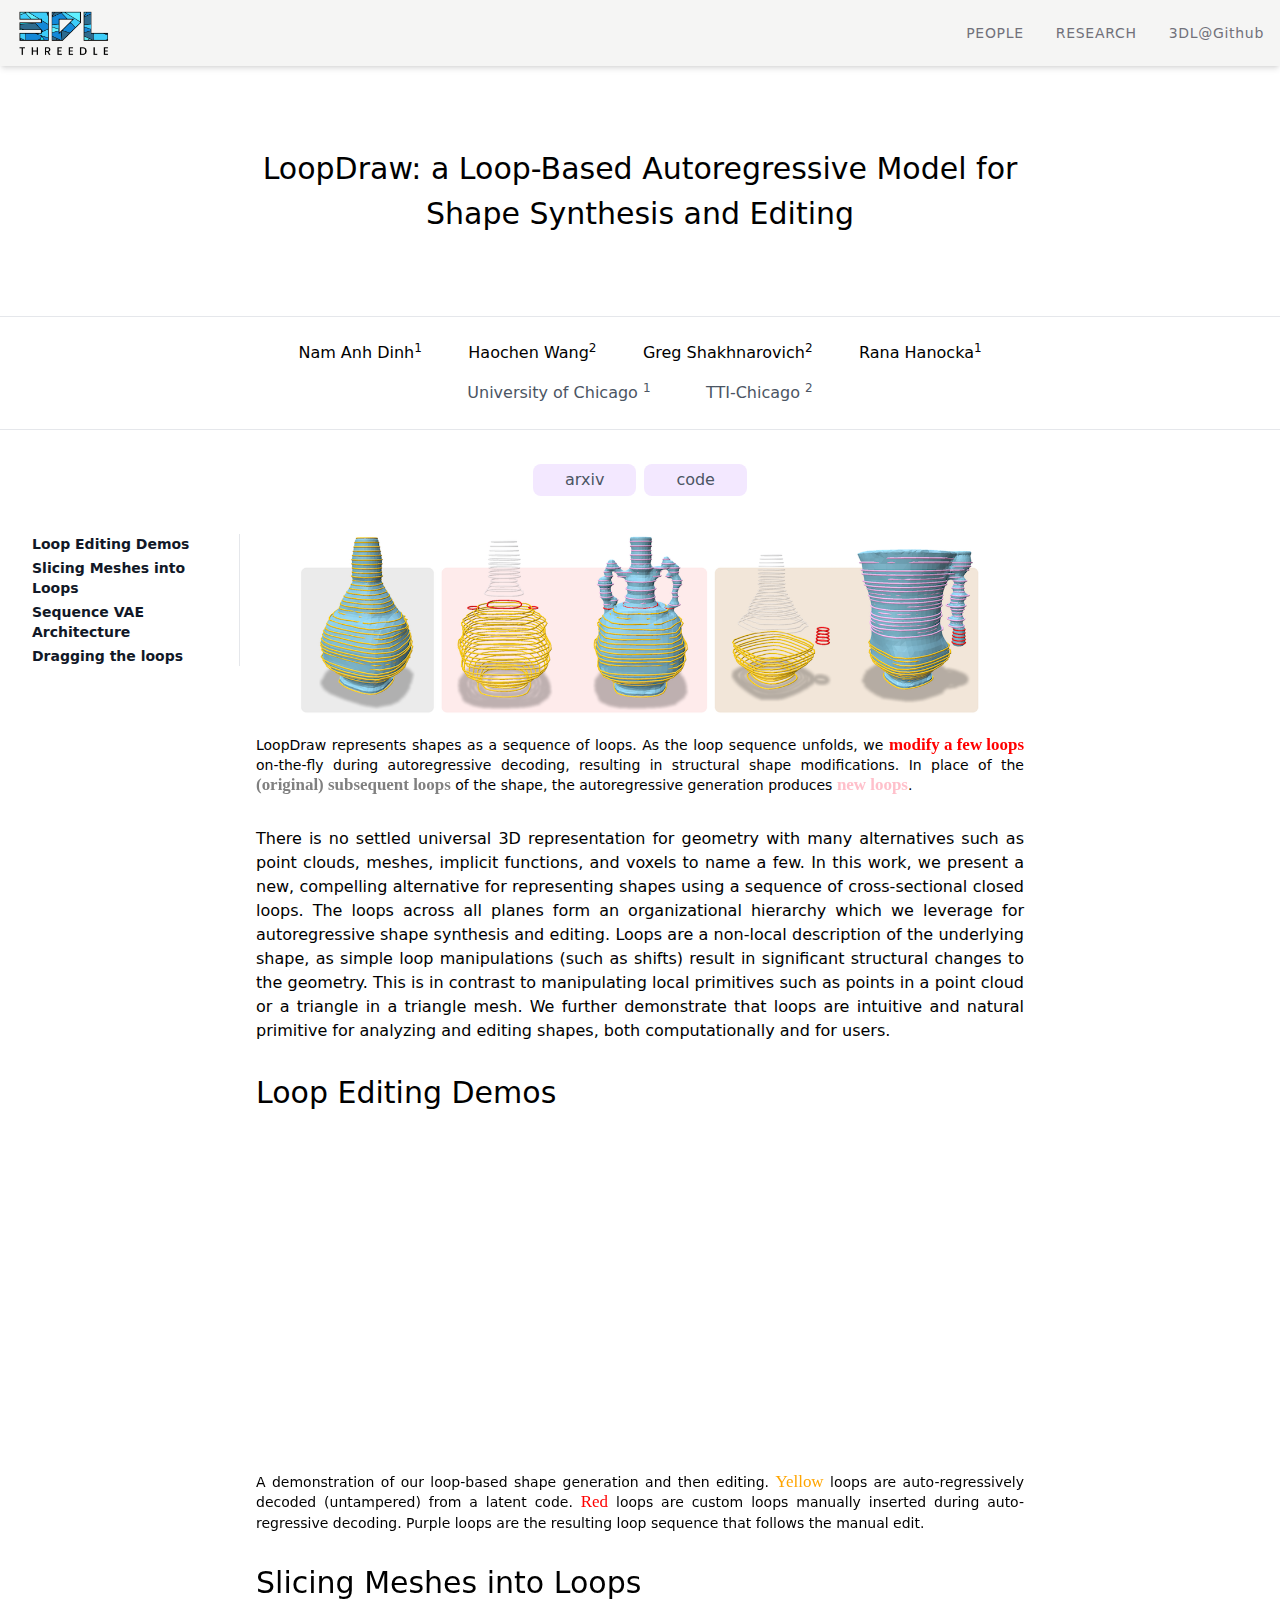
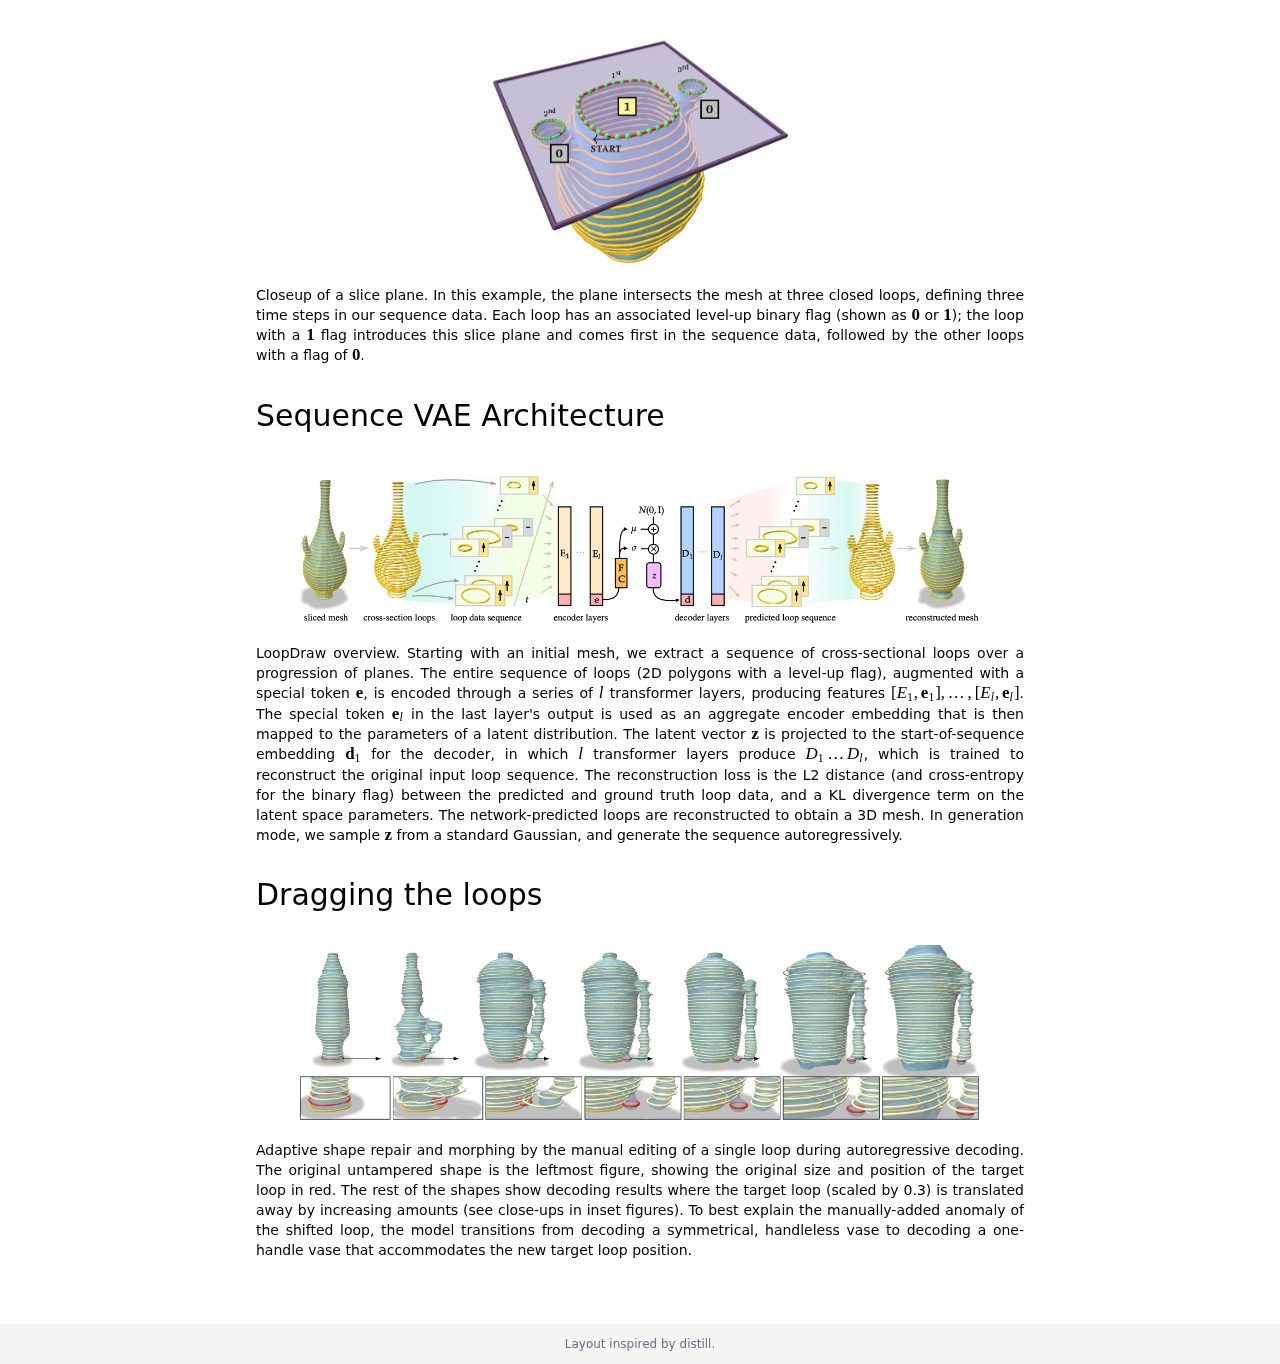
==== commit 0189cced: "fix shadow" ====
--- a/out/index.html
+++ b/out/index.html
@@ -1,6 +1,6 @@
-<!DOCTYPE html><html><head><meta charSet="utf-8"/><meta name="viewport" content="width=770"/><title>LoopDraw</title><meta name="description" content="LoopDraw: a Loop-Based Autoregressive Model for Shape Synthesis and Editing"/><meta name="next-head-count" content="4"/><link rel="preload" href="./_next/static/css/849b49d89c037a06.css" as="style"/><link rel="stylesheet" href="./_next/static/css/849b49d89c037a06.css" data-n-g=""/><link rel="preload" href="./_next/static/css/40c261a70ee5d8c2.css" as="style"/><link rel="stylesheet" href="./_next/static/css/40c261a70ee5d8c2.css" data-n-p=""/><noscript data-n-css=""></noscript><script defer="" nomodule="" src="./_next/static/chunks/polyfills-a40ef1678bae11e696dba45124eadd70.js"></script><script src="./_next/static/chunks/webpack-ccd9d0970157193a.js" defer=""></script><script src="./_next/static/chunks/framework-6e4ba497ae0c8a3f.js" defer=""></script><script src="./_next/static/chunks/main-a5f2beb8b3d215d7.js" defer=""></script><script src="./_next/static/chunks/pages/_app-50a142e5a30749cb.js" defer=""></script><script src="./_next/static/chunks/518-eaa2f845e3ff8212.js" defer=""></script><script src="./_next/static/chunks/pages/index-126bd732e1882367.js" defer=""></script><script src="./_next/static/1ruOGQfHD58sByzkIPLXS/_buildManifest.js" defer=""></script><script src="./_next/static/1ruOGQfHD58sByzkIPLXS/_ssgManifest.js" defer=""></script><script src="./_next/static/1ruOGQfHD58sByzkIPLXS/_middlewareManifest.js" defer=""></script></head><body><div id="__next"><div class=""><div class="bg-stone-100 text-zinc-500 py-2 shadow-2xl"><div class="mx-auto max-w-7xl px-4 flex items-center "><a href="https://3dl.cs.uchicago.edu/" class="flex-none mr-4" target="_blank"><img src="./threedle.png" class="w-24"/></a><div class="flex-1 justify-end flex space-x-8 tracking-wider text-sm"><a href="https://3dl.cs.uchicago.edu/#people" class="flex-none" target="_blank">PEOPLE</a><a href="https://3dl.cs.uchicago.edu/#research" class="flex-none" target="_blank">RESEARCH</a><a href="https://github.com/threedle" class="flex-none" target="_blank">3DL@Github</a></div></div></div><h1 class="text-3xl mx-auto max-w-4xl px-8 py-20 text-center leading-normal">LoopDraw: a Loop-Based Autoregressive Model for Shape Synthesis and Editing</h1><div class="border-t border-b px-8 py-2 text-center"><ol class="mx-auto max-w-3xl flex flex-wrap justify-evenly items-center my-4 "><li class="flex-initial mx-1 hover:text-indigo-400"><a href="https://people.cs.uchicago.edu/~namanh" target="_blank">Nam Anh Dinh</a><sup>1</sup></li><li class="flex-initial mx-1 hover:text-indigo-400"><a href="https://whc.is" target="_blank">Haochen Wang</a><sup>2</sup></li><li class="flex-initial mx-1 hover:text-indigo-400"><a href="https://home.ttic.edu/~gregory/" target="_blank">Greg Shakhnarovich</a><sup>2</sup></li><li class="flex-initial mx-1 hover:text-indigo-400"><a href="https://people.cs.uchicago.edu/~ranahanocka/" target="_blank">Rana Hanocka</a><sup>1</sup></li></ol><ol class="mx-auto max-w-md flex flex-wrap justify-evenly items-center my-4 text-gray-600"><li class="flex-initial mx-1">University of Chicago <sup>1</sup></li><li class="flex-initial mx-1">TTI-Chicago <sup>2</sup></li></ol></div><ol class="mx-auto px-8 max-w-md flex justify-center mt-8 text-gray-600 "><li><div class="inline-block mx-1 my-0.5 px-8 py-1 rounded-lg bg-purple-100 hover:bg-purple-300"><a href="https://arxiv.org/abs/2212.04981" target="_blank">arxiv</a></div> </li><li><div class="inline-block mx-1 my-0.5 px-8 py-1 rounded-lg bg-purple-100 hover:bg-purple-300"><a href="https://github.com/threedle/LoopDraw" target="_blank">code</a></div> </li></ol><div class=" mx-auto max-w-screen-2xl px-8 my-8 flex gap-4 flex-col lg:flex-row"><div class="basis-1/6 flex-auto"><ol class=" max-w-xs pr-4 top-16 text-gray-900 text-sm mb-8 lg:border-r "><li class="my-1 hover:text-indigo-400" style="margin-left:0rem;font-weight:600"><a href="#1"><span><span><span>Loop Editing Demos</span></span></span></a></li><li class="my-1 hover:text-indigo-400" style="margin-left:0rem;font-weight:600"><a href="#2"><span><span><span>Slicing Meshes into Loops</span></span></span></a></li><li class="my-1 hover:text-indigo-400" style="margin-left:0rem;font-weight:600"><a href="#3"><span><span><span>Sequence VAE Architecture</span></span></span></a></li><li class="my-1 hover:text-indigo-400" style="margin-left:0rem;font-weight:600"><a href="#4"><span><span><span>Dragging the loops</span></span></span></a></li></ol></div><div class="basis-4/6 flex-auto max-w-3xl text-justify"><div id="teaser" class="my-0"><div><div class="flex gap-4 justify-around"><img src="./l_teaser.png" class="flex-initial w-1/3" style="width:90.00%"/></div><div class="mt-4 flex justify-center"><div class="flex-initial text-sm"><span><span><span>LoopDraw represents shapes as a sequence of loops. As the loop sequence unfolds, we </span></span><span><span><span class="katex"><span class="katex-mathml"><math xmlns="http://www.w3.org/1998/Math/MathML"><semantics><mrow><mstyle mathcolor="red"><mrow><mtext mathvariant="bold">modify</mtext><mtext> </mtext><mtext mathvariant="bold">a</mtext><mtext> </mtext><mtext mathvariant="bold">few</mtext><mtext> </mtext><mtext mathvariant="bold">loops</mtext></mrow></mstyle></mrow><annotation encoding="application/x-tex">\textcolor{red}{\textbf{modify a few loops}}</annotation></semantics></math></span><span class="katex-html" aria-hidden="true"><span class="base"><span class="strut" style="height:0.8889em;vertical-align:-0.1944em"></span><span class="mord text" style="color:red"><span class="mord textbf" style="color:red">modify a few loops</span></span></span></span></span></span></span><span><span> on-the-fly during autoregressive decoding, resulting in structural shape modifications. In place of the </span></span><span><span><span class="katex"><span class="katex-mathml"><math xmlns="http://www.w3.org/1998/Math/MathML"><semantics><mrow><mstyle mathcolor="gray"><mrow><mtext mathvariant="bold">(original)</mtext><mtext> </mtext><mtext mathvariant="bold">subsequent</mtext><mtext> </mtext><mtext mathvariant="bold">loops</mtext></mrow></mstyle></mrow><annotation encoding="application/x-tex">\textcolor{gray}{\textbf{(original) subsequent loops}}</annotation></semantics></math></span><span class="katex-html" aria-hidden="true"><span class="base"><span class="strut" style="height:1em;vertical-align:-0.25em"></span><span class="mord text" style="color:gray"><span class="mord textbf" style="color:gray">(original) subsequent loops</span></span></span></span></span></span></span><span><span> of the shape, the autoregressive generation produces </span></span><span><span><span class="katex"><span class="katex-mathml"><math xmlns="http://www.w3.org/1998/Math/MathML"><semantics><mrow><mstyle mathcolor="pink"><mrow><mtext mathvariant="bold">new</mtext><mtext> </mtext><mtext mathvariant="bold">loops</mtext></mrow></mstyle></mrow><annotation encoding="application/x-tex">\textcolor{pink}{\textbf{new loops}}</annotation></semantics></math></span><span class="katex-html" aria-hidden="true"><span class="base"><span class="strut" style="height:0.8889em;vertical-align:-0.1944em"></span><span class="mord text" style="color:pink"><span class="mord textbf" style="color:pink">new loops</span></span></span></span></span></span></span><span><span>.
+<!DOCTYPE html><html><head><meta charSet="utf-8"/><meta name="viewport" content="width=770"/><title>LoopDraw</title><meta name="description" content="LoopDraw: a Loop-Based Autoregressive Model for Shape Synthesis and Editing"/><meta name="next-head-count" content="4"/><link rel="preload" href="./_next/static/css/555a6e327894ac90.css" as="style"/><link rel="stylesheet" href="./_next/static/css/555a6e327894ac90.css" data-n-g=""/><link rel="preload" href="./_next/static/css/40c261a70ee5d8c2.css" as="style"/><link rel="stylesheet" href="./_next/static/css/40c261a70ee5d8c2.css" data-n-p=""/><noscript data-n-css=""></noscript><script defer="" nomodule="" src="./_next/static/chunks/polyfills-a40ef1678bae11e696dba45124eadd70.js"></script><script src="./_next/static/chunks/webpack-ccd9d0970157193a.js" defer=""></script><script src="./_next/static/chunks/framework-6e4ba497ae0c8a3f.js" defer=""></script><script src="./_next/static/chunks/main-a5f2beb8b3d215d7.js" defer=""></script><script src="./_next/static/chunks/pages/_app-50a142e5a30749cb.js" defer=""></script><script src="./_next/static/chunks/518-eaa2f845e3ff8212.js" defer=""></script><script src="./_next/static/chunks/pages/index-1e9a9cf5d1cb26a2.js" defer=""></script><script src="./_next/static/LPLsy5-LlH6W5nzhkI9Zs/_buildManifest.js" defer=""></script><script src="./_next/static/LPLsy5-LlH6W5nzhkI9Zs/_ssgManifest.js" defer=""></script><script src="./_next/static/LPLsy5-LlH6W5nzhkI9Zs/_middlewareManifest.js" defer=""></script></head><body><div id="__next"><div class=""><div class="bg-stone-100 text-zinc-500 py-2 shadow-md"><div class="mx-auto max-w-7xl px-4 flex items-center "><a href="https://3dl.cs.uchicago.edu/" class="flex-none mr-4" target="_blank"><img src="./threedle.png" class="w-24"/></a><div class="flex-1 justify-end flex space-x-8 tracking-wider text-sm"><a href="https://3dl.cs.uchicago.edu/#people" class="flex-none" target="_blank">PEOPLE</a><a href="https://3dl.cs.uchicago.edu/#research" class="flex-none" target="_blank">RESEARCH</a><a href="https://github.com/threedle" class="flex-none" target="_blank">3DL@Github</a></div></div></div><h1 class="text-3xl mx-auto max-w-4xl px-8 py-20 text-center leading-normal">LoopDraw: a Loop-Based Autoregressive Model for Shape Synthesis and Editing</h1><div class="border-t border-b px-8 py-2 text-center"><ol class="mx-auto max-w-3xl flex flex-wrap justify-evenly items-center my-4 "><li class="flex-initial mx-1 hover:text-indigo-400"><a href="https://people.cs.uchicago.edu/~namanh" target="_blank">Nam Anh Dinh</a><sup>1</sup></li><li class="flex-initial mx-1 hover:text-indigo-400"><a href="https://whc.is" target="_blank">Haochen Wang</a><sup>2</sup></li><li class="flex-initial mx-1 hover:text-indigo-400"><a href="https://home.ttic.edu/~gregory/" target="_blank">Greg Shakhnarovich</a><sup>2</sup></li><li class="flex-initial mx-1 hover:text-indigo-400"><a href="https://people.cs.uchicago.edu/~ranahanocka/" target="_blank">Rana Hanocka</a><sup>1</sup></li></ol><ol class="mx-auto max-w-md flex flex-wrap justify-evenly items-center my-4 text-gray-600"><li class="flex-initial mx-1">University of Chicago <sup>1</sup></li><li class="flex-initial mx-1">TTI-Chicago <sup>2</sup></li></ol></div><ol class="mx-auto px-8 max-w-md flex justify-center mt-8 text-gray-600 "><li><div class="inline-block mx-1 my-0.5 px-8 py-1 rounded-lg bg-purple-100 hover:bg-purple-300"><a href="https://arxiv.org/abs/2212.04981" target="_blank">arxiv</a></div> </li><li><div class="inline-block mx-1 my-0.5 px-8 py-1 rounded-lg bg-purple-100 hover:bg-purple-300"><a href="https://github.com/threedle/LoopDraw" target="_blank">code</a></div> </li></ol><div class=" mx-auto max-w-screen-2xl px-8 my-8 flex gap-4 flex-col lg:flex-row"><div class="basis-1/6 flex-auto"><ol class=" max-w-xs pr-4 top-16 text-gray-900 text-sm mb-8 lg:border-r "><li class="my-1 hover:text-indigo-400" style="margin-left:0rem;font-weight:600"><a href="#1"><span><span><span>Loop Editing Demos</span></span></span></a></li><li class="my-1 hover:text-indigo-400" style="margin-left:0rem;font-weight:600"><a href="#2"><span><span><span>Slicing Meshes into Loops</span></span></span></a></li><li class="my-1 hover:text-indigo-400" style="margin-left:0rem;font-weight:600"><a href="#3"><span><span><span>Sequence VAE Architecture</span></span></span></a></li><li class="my-1 hover:text-indigo-400" style="margin-left:0rem;font-weight:600"><a href="#4"><span><span><span>Dragging the loops</span></span></span></a></li></ol></div><div class="basis-4/6 flex-auto max-w-3xl text-justify"><div id="teaser" class="my-0"><div><div class="flex gap-4 justify-around"><img src="./l_teaser.png" class="flex-initial w-1/3" style="width:90.00%"/></div><div class="mt-4 flex justify-center"><div class="flex-initial text-sm"><span><span><span>LoopDraw represents shapes as a sequence of loops. As the loop sequence unfolds, we </span></span><span><span><span class="katex"><span class="katex-mathml"><math xmlns="http://www.w3.org/1998/Math/MathML"><semantics><mrow><mstyle mathcolor="red"><mrow><mtext mathvariant="bold">modify</mtext><mtext> </mtext><mtext mathvariant="bold">a</mtext><mtext> </mtext><mtext mathvariant="bold">few</mtext><mtext> </mtext><mtext mathvariant="bold">loops</mtext></mrow></mstyle></mrow><annotation encoding="application/x-tex">\textcolor{red}{\textbf{modify a few loops}}</annotation></semantics></math></span><span class="katex-html" aria-hidden="true"><span class="base"><span class="strut" style="height:0.8889em;vertical-align:-0.1944em"></span><span class="mord text" style="color:red"><span class="mord textbf" style="color:red">modify a few loops</span></span></span></span></span></span></span><span><span> on-the-fly during autoregressive decoding, resulting in structural shape modifications. In place of the </span></span><span><span><span class="katex"><span class="katex-mathml"><math xmlns="http://www.w3.org/1998/Math/MathML"><semantics><mrow><mstyle mathcolor="gray"><mrow><mtext mathvariant="bold">(original)</mtext><mtext> </mtext><mtext mathvariant="bold">subsequent</mtext><mtext> </mtext><mtext mathvariant="bold">loops</mtext></mrow></mstyle></mrow><annotation encoding="application/x-tex">\textcolor{gray}{\textbf{(original) subsequent loops}}</annotation></semantics></math></span><span class="katex-html" aria-hidden="true"><span class="base"><span class="strut" style="height:1em;vertical-align:-0.25em"></span><span class="mord text" style="color:gray"><span class="mord textbf" style="color:gray">(original) subsequent loops</span></span></span></span></span></span></span><span><span> of the shape, the autoregressive generation produces </span></span><span><span><span class="katex"><span class="katex-mathml"><math xmlns="http://www.w3.org/1998/Math/MathML"><semantics><mrow><mstyle mathcolor="pink"><mrow><mtext mathvariant="bold">new</mtext><mtext> </mtext><mtext mathvariant="bold">loops</mtext></mrow></mstyle></mrow><annotation encoding="application/x-tex">\textcolor{pink}{\textbf{new loops}}</annotation></semantics></math></span><span class="katex-html" aria-hidden="true"><span class="base"><span class="strut" style="height:0.8889em;vertical-align:-0.1944em"></span><span class="mord text" style="color:pink"><span class="mord textbf" style="color:pink">new loops</span></span></span></span></span></span></span><span><span>.
 </span></span></span></div></div></div></div><div class="my-8"><div class="space-y-4"><div><span><span><span>There is no settled universal 3D representation for geometry with many alternatives such as point clouds, meshes, implicit functions, and voxels to name a few. In this work, we present a new, compelling alternative for representing shapes using a sequence of cross-sectional closed loops. The loops across all planes form an organizational hierarchy which we leverage for autoregressive shape synthesis and editing. Loops are a non-local description of the underlying shape, as simple loop manipulations (such as shifts) result in significant structural changes to the geometry. This is in contrast to manipulating local primitives such as points in a point cloud or a triangle in a triangle mesh. We further demonstrate that loops are intuitive and natural primitive for analyzing and editing shapes, both computationally and for users.</span></span></span></div><div><span></span></div></div></div><div id="1" class="my-8"><h1 class="text-3xl"><span><span><span>Loop Editing Demos</span></span></span></h1></div><div id="edit1" class="my-8"><div><div class="flex gap-4 justify-evenly"><video loop="" autoplay="" muted="" playsinline="" class="flex-initial w-1/3" style="width:35.00%"><source src="./Vase-Edit-1.mp4" type="video/mp4"/>Your browser does not support the video tag.</video><video loop="" autoplay="" muted="" playsinline="" class="flex-initial w-1/3" style="width:35.00%"><source src="./Vase-Edit-2.mp4" type="video/mp4"/>Your browser does not support the video tag.</video></div></div></div><div id="edit2" class="my-8"><div><div class="flex gap-4 justify-evenly"><video loop="" autoplay="" muted="" playsinline="" class="flex-initial w-1/3" style="width:30.00%"><source src="./Sofa-Edit-1.mp4" type="video/mp4"/>Your browser does not support the video tag.</video><video loop="" autoplay="" muted="" playsinline="" class="flex-initial w-1/3" style="width:30.00%"><source src="./Sofa-Edit-2.mp4" type="video/mp4"/>Your browser does not support the video tag.</video><video loop="" autoplay="" muted="" playsinline="" class="flex-initial w-1/3" style="width:30.00%"><source src="./Sofa-Edit-3.mp4" type="video/mp4"/>Your browser does not support the video tag.</video></div><div class="mt-4 flex justify-center"><div class="flex-initial text-sm"><span><span><span>A demonstration of our loop-based shape generation and then editing. </span></span><span><span><span class="katex"><span class="katex-mathml"><math xmlns="http://www.w3.org/1998/Math/MathML"><semantics><mrow><mstyle mathcolor="orange"><mtext>Yellow</mtext></mstyle></mrow><annotation encoding="application/x-tex">\textcolor{orange}{\text{Yellow}}</annotation></semantics></math></span><span class="katex-html" aria-hidden="true"><span class="base"><span class="strut" style="height:0.6944em"></span><span class="mord text" style="color:orange"><span class="mord" style="color:orange">Yellow</span></span></span></span></span></span></span><span><span> loops are auto-regressively decoded (untampered) from a latent code. </span></span><span><span><span class="katex"><span class="katex-mathml"><math xmlns="http://www.w3.org/1998/Math/MathML"><semantics><mrow><mstyle mathcolor="red"><mtext>Red</mtext></mstyle></mrow><annotation encoding="application/x-tex">\textcolor{red}{\text{Red}}</annotation></semantics></math></span><span class="katex-html" aria-hidden="true"><span class="base"><span class="strut" style="height:0.6944em"></span><span class="mord text" style="color:red"><span class="mord" style="color:red">Red</span></span></span></span></span></span></span><span><span> loops are custom loops manually inserted during auto-regressive decoding. Purple loops are the resulting loop sequence that follows the manual edit.
 </span></span></span></div></div></div></div><div id="2" class="my-8"><h1 class="text-3xl"><span><span><span>Slicing Meshes into Loops</span></span></span></h1></div><div id="slice" class="my-8"><div><div class="flex gap-4 justify-around"><img src="./slice.png" class="flex-initial w-1/3" style="width:40.00%"/></div><div class="mt-4 flex justify-center"><div class="flex-initial text-sm"><span><span><span>Closeup of a slice plane. In this example, the plane intersects the mesh at three closed loops, defining three time steps in our sequence data. Each loop has an associated level-up binary flag (shown as </span></span><span><span><span class="katex"><span class="katex-mathml"><math xmlns="http://www.w3.org/1998/Math/MathML"><semantics><mrow><mn mathvariant="bold">0</mn></mrow><annotation encoding="application/x-tex">\mathbf 0</annotation></semantics></math></span><span class="katex-html" aria-hidden="true"><span class="base"><span class="strut" style="height:0.6444em"></span><span class="mord mathbf">0</span></span></span></span></span></span><span><span> or </span></span><span><span><span class="katex"><span class="katex-mathml"><math xmlns="http://www.w3.org/1998/Math/MathML"><semantics><mrow><mn mathvariant="bold">1</mn></mrow><annotation encoding="application/x-tex">\mathbf 1</annotation></semantics></math></span><span class="katex-html" aria-hidden="true"><span class="base"><span class="strut" style="height:0.6444em"></span><span class="mord mathbf">1</span></span></span></span></span></span><span><span>); the loop with a </span></span><span><span><span class="katex"><span class="katex-mathml"><math xmlns="http://www.w3.org/1998/Math/MathML"><semantics><mrow><mn mathvariant="bold">1</mn></mrow><annotation encoding="application/x-tex">\mathbf 1</annotation></semantics></math></span><span class="katex-html" aria-hidden="true"><span class="base"><span class="strut" style="height:0.6444em"></span><span class="mord mathbf">1</span></span></span></span></span></span><span><span> flag introduces this slice plane and comes first in the sequence data, followed by the other loops with a flag of </span></span><span><span><span class="katex"><span class="katex-mathml"><math xmlns="http://www.w3.org/1998/Math/MathML"><semantics><mrow><mn mathvariant="bold">0</mn></mrow><annotation encoding="application/x-tex">\mathbf 0</annotation></semantics></math></span><span class="katex-html" aria-hidden="true"><span class="base"><span class="strut" style="height:0.6444em"></span><span class="mord mathbf">0</span></span></span></span></span></span><span><span>.
 </span></span></span></div></div></div></div><div id="3" class="my-8"><h1 class="text-3xl"><span><span><span>Sequence VAE Architecture</span></span></span></h1></div><div id="arch" class="my-8"><div><div class="flex gap-4 justify-around"><img src="./arch.png" class="flex-initial w-1/3" style="width:90.00%"/></div><div class="mt-4 flex justify-center"><div class="flex-initial text-sm"><span><span><span>LoopDraw overview. Starting with an initial mesh, we extract a sequence of cross-sectional loops over a progression of planes. The entire sequence of loops (2D polygons with a level-up flag), augmented with a special token </span></span><span><span><span class="katex"><span class="katex-mathml"><math xmlns="http://www.w3.org/1998/Math/MathML"><semantics><mrow><mi mathvariant="bold">e</mi></mrow><annotation encoding="application/x-tex">\mathbf{e}</annotation></semantics></math></span><span class="katex-html" aria-hidden="true"><span class="base"><span class="strut" style="height:0.4444em"></span><span class="mord mathbf">e</span></span></span></span></span></span><span><span>, is encoded through a series of </span></span><span><span><span class="katex"><span class="katex-mathml"><math xmlns="http://www.w3.org/1998/Math/MathML"><semantics><mrow><mi>l</mi></mrow><annotation encoding="application/x-tex">l</annotation></semantics></math></span><span class="katex-html" aria-hidden="true"><span class="base"><span class="strut" style="height:0.6944em"></span><span class="mord mathnormal" style="margin-right:0.01968em">l</span></span></span></span></span></span><span><span> transformer layers, producing features </span></span><span><span><span class="katex"><span class="katex-mathml"><math xmlns="http://www.w3.org/1998/Math/MathML"><semantics><mrow><mo stretchy="false">[</mo><msub><mi>E</mi><mn>1</mn></msub><mo separator="true">,</mo><msub><mi mathvariant="bold">e</mi><mn>1</mn></msub><mo stretchy="false">]</mo><mo separator="true">,</mo><mo>…</mo><mo separator="true">,</mo><mo stretchy="false">[</mo><msub><mi>E</mi><mi>l</mi></msub><mo separator="true">,</mo><msub><mi mathvariant="bold">e</mi><mi>l</mi></msub><mo stretchy="false">]</mo></mrow><annotation encoding="application/x-tex">[E_1,\mathbf{e}_1],\dots, [E_l,\mathbf{e}_l]</annotation></semantics></math></span><span class="katex-html" aria-hidden="true"><span class="base"><span class="strut" style="height:1em;vertical-align:-0.25em"></span><span class="mopen">[</span><span class="mord"><span class="mord mathnormal" style="margin-right:0.05764em">E</span><span class="msupsub"><span class="vlist-t vlist-t2"><span class="vlist-r"><span class="vlist" style="height:0.3011em"><span style="top:-2.55em;margin-left:-0.0576em;margin-right:0.05em"><span class="pstrut" style="height:2.7em"></span><span class="sizing reset-size6 size3 mtight"><span class="mord mtight">1</span></span></span></span><span class="vlist-s">​</span></span><span class="vlist-r"><span class="vlist" style="height:0.15em"><span></span></span></span></span></span></span><span class="mpunct">,</span><span class="mspace" style="margin-right:0.1667em"></span><span class="mord"><span class="mord mathbf">e</span><span class="msupsub"><span class="vlist-t vlist-t2"><span class="vlist-r"><span class="vlist" style="height:0.3011em"><span style="top:-2.55em;margin-left:0em;margin-right:0.05em"><span class="pstrut" style="height:2.7em"></span><span class="sizing reset-size6 size3 mtight"><span class="mord mtight">1</span></span></span></span><span class="vlist-s">​</span></span><span class="vlist-r"><span class="vlist" style="height:0.15em"><span></span></span></span></span></span></span><span class="mclose">]</span><span class="mpunct">,</span><span class="mspace" style="margin-right:0.1667em"></span><span class="minner">…</span><span class="mspace" style="margin-right:0.1667em"></span><span class="mpunct">,</span><span class="mspace" style="margin-right:0.1667em"></span><span class="mopen">[</span><span class="mord"><span class="mord mathnormal" style="margin-right:0.05764em">E</span><span class="msupsub"><span class="vlist-t vlist-t2"><span class="vlist-r"><span class="vlist" style="height:0.3361em"><span style="top:-2.55em;margin-left:-0.0576em;margin-right:0.05em"><span class="pstrut" style="height:2.7em"></span><span class="sizing reset-size6 size3 mtight"><span class="mord mathnormal mtight" style="margin-right:0.01968em">l</span></span></span></span><span class="vlist-s">​</span></span><span class="vlist-r"><span class="vlist" style="height:0.15em"><span></span></span></span></span></span></span><span class="mpunct">,</span><span class="mspace" style="margin-right:0.1667em"></span><span class="mord"><span class="mord mathbf">e</span><span class="msupsub"><span class="vlist-t vlist-t2"><span class="vlist-r"><span class="vlist" style="height:0.3361em"><span style="top:-2.55em;margin-left:0em;margin-right:0.05em"><span class="pstrut" style="height:2.7em"></span><span class="sizing reset-size6 size3 mtight"><span class="mord mathnormal mtight" style="margin-right:0.01968em">l</span></span></span></span><span class="vlist-s">​</span></span><span class="vlist-r"><span class="vlist" style="height:0.15em"><span></span></span></span></span></span></span><span class="mclose">]</span></span></span></span></span></span><span><span>. The special token </span></span><span><span><span class="katex"><span class="katex-mathml"><math xmlns="http://www.w3.org/1998/Math/MathML"><semantics><mrow><msub><mi mathvariant="bold">e</mi><mi>l</mi></msub></mrow><annotation encoding="application/x-tex">\mathbf{e}_l</annotation></semantics></math></span><span class="katex-html" aria-hidden="true"><span class="base"><span class="strut" style="height:0.5944em;vertical-align:-0.15em"></span><span class="mord"><span class="mord mathbf">e</span><span class="msupsub"><span class="vlist-t vlist-t2"><span class="vlist-r"><span class="vlist" style="height:0.3361em"><span style="top:-2.55em;margin-left:0em;margin-right:0.05em"><span class="pstrut" style="height:2.7em"></span><span class="sizing reset-size6 size3 mtight"><span class="mord mathnormal mtight" style="margin-right:0.01968em">l</span></span></span></span><span class="vlist-s">​</span></span><span class="vlist-r"><span class="vlist" style="height:0.15em"><span></span></span></span></span></span></span></span></span></span></span></span><span><span> in the last layer&#x27;s output is used as an aggregate encoder embedding that is then mapped to the parameters of a latent distribution. The latent vector </span></span><span><span><span class="katex"><span class="katex-mathml"><math xmlns="http://www.w3.org/1998/Math/MathML"><semantics><mrow><mi mathvariant="bold">z</mi></mrow><annotation encoding="application/x-tex">\mathbf{z}</annotation></semantics></math></span><span class="katex-html" aria-hidden="true"><span class="base"><span class="strut" style="height:0.4444em"></span><span class="mord mathbf">z</span></span></span></span></span></span><span><span> is projected to the start-of-sequence embedding </span></span><span><span><span class="katex"><span class="katex-mathml"><math xmlns="http://www.w3.org/1998/Math/MathML"><semantics><mrow><msub><mi mathvariant="bold">d</mi><mn>1</mn></msub></mrow><annotation encoding="application/x-tex">\mathbf{d}_1</annotation></semantics></math></span><span class="katex-html" aria-hidden="true"><span class="base"><span class="strut" style="height:0.8444em;vertical-align:-0.15em"></span><span class="mord"><span class="mord mathbf">d</span><span class="msupsub"><span class="vlist-t vlist-t2"><span class="vlist-r"><span class="vlist" style="height:0.3011em"><span style="top:-2.55em;margin-left:0em;margin-right:0.05em"><span class="pstrut" style="height:2.7em"></span><span class="sizing reset-size6 size3 mtight"><span class="mord mtight">1</span></span></span></span><span class="vlist-s">​</span></span><span class="vlist-r"><span class="vlist" style="height:0.15em"><span></span></span></span></span></span></span></span></span></span></span></span><span><span> for the decoder, in which </span></span><span><span><span class="katex"><span class="katex-mathml"><math xmlns="http://www.w3.org/1998/Math/MathML"><semantics><mrow><mi>l</mi></mrow><annotation encoding="application/x-tex">l</annotation></semantics></math></span><span class="katex-html" aria-hidden="true"><span class="base"><span class="strut" style="height:0.6944em"></span><span class="mord mathnormal" style="margin-right:0.01968em">l</span></span></span></span></span></span><span><span> transformer layers produce </span></span><span><span><span class="katex"><span class="katex-mathml"><math xmlns="http://www.w3.org/1998/Math/MathML"><semantics><mrow><msub><mi>D</mi><mn>1</mn></msub><mo>…</mo><msub><mi>D</mi><mi>l</mi></msub></mrow><annotation encoding="application/x-tex">D_1 \dots D_l</annotation></semantics></math></span><span class="katex-html" aria-hidden="true"><span class="base"><span class="strut" style="height:0.8333em;vertical-align:-0.15em"></span><span class="mord"><span class="mord mathnormal" style="margin-right:0.02778em">D</span><span class="msupsub"><span class="vlist-t vlist-t2"><span class="vlist-r"><span class="vlist" style="height:0.3011em"><span style="top:-2.55em;margin-left:-0.0278em;margin-right:0.05em"><span class="pstrut" style="height:2.7em"></span><span class="sizing reset-size6 size3 mtight"><span class="mord mtight">1</span></span></span></span><span class="vlist-s">​</span></span><span class="vlist-r"><span class="vlist" style="height:0.15em"><span></span></span></span></span></span></span><span class="mspace" style="margin-right:0.1667em"></span><span class="minner">…</span><span class="mspace" style="margin-right:0.1667em"></span><span class="mord"><span class="mord mathnormal" style="margin-right:0.02778em">D</span><span class="msupsub"><span class="vlist-t vlist-t2"><span class="vlist-r"><span class="vlist" style="height:0.3361em"><span style="top:-2.55em;margin-left:-0.0278em;margin-right:0.05em"><span class="pstrut" style="height:2.7em"></span><span class="sizing reset-size6 size3 mtight"><span class="mord mathnormal mtight" style="margin-right:0.01968em">l</span></span></span></span><span class="vlist-s">​</span></span><span class="vlist-r"><span class="vlist" style="height:0.15em"><span></span></span></span></span></span></span></span></span></span></span></span><span><span>, which is trained to reconstruct the original input loop sequence. The reconstruction loss is the L2 distance (and cross-entropy for the binary flag) between the predicted and ground truth loop data, and a KL divergence term on the latent space parameters. The network-predicted loops are reconstructed to obtain a 3D mesh. In generation mode, we sample </span></span><span><span><span class="katex"><span class="katex-mathml"><math xmlns="http://www.w3.org/1998/Math/MathML"><semantics><mrow><mi mathvariant="bold">z</mi></mrow><annotation encoding="application/x-tex">\mathbf z</annotation></semantics></math></span><span class="katex-html" aria-hidden="true"><span class="base"><span class="strut" style="height:0.4444em"></span><span class="mord mathbf">z</span></span></span></span></span></span><span><span> from a standard Gaussian, and generate the sequence autoregressively.
 </span></span></span></div></div></div></div><div id="4" class="my-8"><h1 class="text-3xl"><span><span><span>Dragging the loops</span></span></span></h1></div><div id="drag" class="my-8"><div><div class="flex gap-4 justify-around"><img src="./drag.png" class="flex-initial w-1/3" style="width:90.00%"/></div><div class="mt-4 flex justify-center"><div class="flex-initial text-sm"><span><span><span>Adaptive shape repair and morphing by the manual editing of a single loop during autoregressive decoding. The original untampered shape is the leftmost figure, showing the original size and position of the target loop in red. The rest of the shapes show decoding results where the target loop (scaled by 0.3) is translated away by increasing amounts (see close-ups in inset figures). To best explain the manually-added anomaly of the shifted loop, the model transitions from decoding a symmetrical, handleless vase to decoding a one-handle vase that accommodates the new target loop position.
-</span></span></span></div></div></div></div></div><div class="basis-1/6 flex-auto"></div></div><div class="max-w-full bg-stone-100 flex items-center py-3"><p class="mx-auto text-gray-500 text-xs text-center"> Layout inspired by distill.</p></div></div></div><script id="__NEXT_DATA__" type="application/json">{"props":{"pageProps":{"data":[{"t":"fig","id":"teaser","d":{"imgs":["./l_teaser.png"],"sizes":[90],"caption":[{"type":"str","data":"LoopDraw represents shapes as a sequence of loops. As the loop sequence unfolds, we "},{"type":"imath","data":"\u003cspan class=\"katex\"\u003e\u003cspan class=\"katex-mathml\"\u003e\u003cmath xmlns=\"http://www.w3.org/1998/Math/MathML\"\u003e\u003csemantics\u003e\u003cmrow\u003e\u003cmstyle mathcolor=\"red\"\u003e\u003cmrow\u003e\u003cmtext mathvariant=\"bold\"\u003emodify\u003c/mtext\u003e\u003cmtext\u003e \u003c/mtext\u003e\u003cmtext mathvariant=\"bold\"\u003ea\u003c/mtext\u003e\u003cmtext\u003e \u003c/mtext\u003e\u003cmtext mathvariant=\"bold\"\u003efew\u003c/mtext\u003e\u003cmtext\u003e \u003c/mtext\u003e\u003cmtext mathvariant=\"bold\"\u003eloops\u003c/mtext\u003e\u003c/mrow\u003e\u003c/mstyle\u003e\u003c/mrow\u003e\u003cannotation encoding=\"application/x-tex\"\u003e\\textcolor{red}{\\textbf{modify a few loops}}\u003c/annotation\u003e\u003c/semantics\u003e\u003c/math\u003e\u003c/span\u003e\u003cspan class=\"katex-html\" aria-hidden=\"true\"\u003e\u003cspan class=\"base\"\u003e\u003cspan class=\"strut\" style=\"height:0.8889em;vertical-align:-0.1944em;\"\u003e\u003c/span\u003e\u003cspan class=\"mord text\" style=\"color:red;\"\u003e\u003cspan class=\"mord textbf\" style=\"color:red;\"\u003emodify a few loops\u003c/span\u003e\u003c/span\u003e\u003c/span\u003e\u003c/span\u003e\u003c/span\u003e"},{"type":"str","data":" on-the-fly during autoregressive decoding, resulting in structural shape modifications. In place of the "},{"type":"imath","data":"\u003cspan class=\"katex\"\u003e\u003cspan class=\"katex-mathml\"\u003e\u003cmath xmlns=\"http://www.w3.org/1998/Math/MathML\"\u003e\u003csemantics\u003e\u003cmrow\u003e\u003cmstyle mathcolor=\"gray\"\u003e\u003cmrow\u003e\u003cmtext mathvariant=\"bold\"\u003e(original)\u003c/mtext\u003e\u003cmtext\u003e \u003c/mtext\u003e\u003cmtext mathvariant=\"bold\"\u003esubsequent\u003c/mtext\u003e\u003cmtext\u003e \u003c/mtext\u003e\u003cmtext mathvariant=\"bold\"\u003eloops\u003c/mtext\u003e\u003c/mrow\u003e\u003c/mstyle\u003e\u003c/mrow\u003e\u003cannotation encoding=\"application/x-tex\"\u003e\\textcolor{gray}{\\textbf{(original) subsequent loops}}\u003c/annotation\u003e\u003c/semantics\u003e\u003c/math\u003e\u003c/span\u003e\u003cspan class=\"katex-html\" aria-hidden=\"true\"\u003e\u003cspan class=\"base\"\u003e\u003cspan class=\"strut\" style=\"height:1em;vertical-align:-0.25em;\"\u003e\u003c/span\u003e\u003cspan class=\"mord text\" style=\"color:gray;\"\u003e\u003cspan class=\"mord textbf\" style=\"color:gray;\"\u003e(original) subsequent loops\u003c/span\u003e\u003c/span\u003e\u003c/span\u003e\u003c/span\u003e\u003c/span\u003e"},{"type":"str","data":" of the shape, the autoregressive generation produces "},{"type":"imath","data":"\u003cspan class=\"katex\"\u003e\u003cspan class=\"katex-mathml\"\u003e\u003cmath xmlns=\"http://www.w3.org/1998/Math/MathML\"\u003e\u003csemantics\u003e\u003cmrow\u003e\u003cmstyle mathcolor=\"pink\"\u003e\u003cmrow\u003e\u003cmtext mathvariant=\"bold\"\u003enew\u003c/mtext\u003e\u003cmtext\u003e \u003c/mtext\u003e\u003cmtext mathvariant=\"bold\"\u003eloops\u003c/mtext\u003e\u003c/mrow\u003e\u003c/mstyle\u003e\u003c/mrow\u003e\u003cannotation encoding=\"application/x-tex\"\u003e\\textcolor{pink}{\\textbf{new loops}}\u003c/annotation\u003e\u003c/semantics\u003e\u003c/math\u003e\u003c/span\u003e\u003cspan class=\"katex-html\" aria-hidden=\"true\"\u003e\u003cspan class=\"base\"\u003e\u003cspan class=\"strut\" style=\"height:0.8889em;vertical-align:-0.1944em;\"\u003e\u003c/span\u003e\u003cspan class=\"mord text\" style=\"color:pink;\"\u003e\u003cspan class=\"mord textbf\" style=\"color:pink;\"\u003enew loops\u003c/span\u003e\u003c/span\u003e\u003c/span\u003e\u003c/span\u003e\u003c/span\u003e"},{"type":"str","data":".\n"}]}},{"t":"p","d":[[{"type":"str","data":"There is no settled universal 3D representation for geometry with many alternatives such as point clouds, meshes, implicit functions, and voxels to name a few. In this work, we present a new, compelling alternative for representing shapes using a sequence of cross-sectional closed loops. The loops across all planes form an organizational hierarchy which we leverage for autoregressive shape synthesis and editing. Loops are a non-local description of the underlying shape, as simple loop manipulations (such as shifts) result in significant structural changes to the geometry. This is in contrast to manipulating local primitives such as points in a point cloud or a triangle in a triangle mesh. We further demonstrate that loops are intuitive and natural primitive for analyzing and editing shapes, both computationally and for users."}],[]]},{"t":"h1*","d":[{"type":"str","data":"Loop Editing Demos"}],"id":1},{"t":"vid","id":"edit1","d":{"vids":["./Vase-Edit-1.mp4","./Vase-Edit-2.mp4"],"sizes":[35,35],"caption":""}},{"t":"vid","id":"edit2","d":{"vids":["./Sofa-Edit-1.mp4","./Sofa-Edit-2.mp4","./Sofa-Edit-3.mp4"],"sizes":[30,30,30],"caption":[{"type":"str","data":"A demonstration of our loop-based shape generation and then editing. "},{"type":"imath","data":"\u003cspan class=\"katex\"\u003e\u003cspan class=\"katex-mathml\"\u003e\u003cmath xmlns=\"http://www.w3.org/1998/Math/MathML\"\u003e\u003csemantics\u003e\u003cmrow\u003e\u003cmstyle mathcolor=\"orange\"\u003e\u003cmtext\u003eYellow\u003c/mtext\u003e\u003c/mstyle\u003e\u003c/mrow\u003e\u003cannotation encoding=\"application/x-tex\"\u003e\\textcolor{orange}{\\text{Yellow}}\u003c/annotation\u003e\u003c/semantics\u003e\u003c/math\u003e\u003c/span\u003e\u003cspan class=\"katex-html\" aria-hidden=\"true\"\u003e\u003cspan class=\"base\"\u003e\u003cspan class=\"strut\" style=\"height:0.6944em;\"\u003e\u003c/span\u003e\u003cspan class=\"mord text\" style=\"color:orange;\"\u003e\u003cspan class=\"mord\" style=\"color:orange;\"\u003eYellow\u003c/span\u003e\u003c/span\u003e\u003c/span\u003e\u003c/span\u003e\u003c/span\u003e"},{"type":"str","data":" loops are auto-regressively decoded (untampered) from a latent code. "},{"type":"imath","data":"\u003cspan class=\"katex\"\u003e\u003cspan class=\"katex-mathml\"\u003e\u003cmath xmlns=\"http://www.w3.org/1998/Math/MathML\"\u003e\u003csemantics\u003e\u003cmrow\u003e\u003cmstyle mathcolor=\"red\"\u003e\u003cmtext\u003eRed\u003c/mtext\u003e\u003c/mstyle\u003e\u003c/mrow\u003e\u003cannotation encoding=\"application/x-tex\"\u003e\\textcolor{red}{\\text{Red}}\u003c/annotation\u003e\u003c/semantics\u003e\u003c/math\u003e\u003c/span\u003e\u003cspan class=\"katex-html\" aria-hidden=\"true\"\u003e\u003cspan class=\"base\"\u003e\u003cspan class=\"strut\" style=\"height:0.6944em;\"\u003e\u003c/span\u003e\u003cspan class=\"mord text\" style=\"color:red;\"\u003e\u003cspan class=\"mord\" style=\"color:red;\"\u003eRed\u003c/span\u003e\u003c/span\u003e\u003c/span\u003e\u003c/span\u003e\u003c/span\u003e"},{"type":"str","data":" loops are custom loops manually inserted during auto-regressive decoding. Purple loops are the resulting loop sequence that follows the manual edit.\n"}]}},{"t":"h1*","d":[{"type":"str","data":"Slicing Meshes into Loops"}],"id":2},{"t":"fig","id":"slice","d":{"imgs":["./slice.png"],"sizes":[40],"caption":[{"type":"str","data":"Closeup of a slice plane. In this example, the plane intersects the mesh at three closed loops, defining three time steps in our sequence data. Each loop has an associated level-up binary flag (shown as "},{"type":"imath","data":"\u003cspan class=\"katex\"\u003e\u003cspan class=\"katex-mathml\"\u003e\u003cmath xmlns=\"http://www.w3.org/1998/Math/MathML\"\u003e\u003csemantics\u003e\u003cmrow\u003e\u003cmn mathvariant=\"bold\"\u003e0\u003c/mn\u003e\u003c/mrow\u003e\u003cannotation encoding=\"application/x-tex\"\u003e\\mathbf 0\u003c/annotation\u003e\u003c/semantics\u003e\u003c/math\u003e\u003c/span\u003e\u003cspan class=\"katex-html\" aria-hidden=\"true\"\u003e\u003cspan class=\"base\"\u003e\u003cspan class=\"strut\" style=\"height:0.6444em;\"\u003e\u003c/span\u003e\u003cspan class=\"mord mathbf\"\u003e0\u003c/span\u003e\u003c/span\u003e\u003c/span\u003e\u003c/span\u003e"},{"type":"str","data":" or "},{"type":"imath","data":"\u003cspan class=\"katex\"\u003e\u003cspan class=\"katex-mathml\"\u003e\u003cmath xmlns=\"http://www.w3.org/1998/Math/MathML\"\u003e\u003csemantics\u003e\u003cmrow\u003e\u003cmn mathvariant=\"bold\"\u003e1\u003c/mn\u003e\u003c/mrow\u003e\u003cannotation encoding=\"application/x-tex\"\u003e\\mathbf 1\u003c/annotation\u003e\u003c/semantics\u003e\u003c/math\u003e\u003c/span\u003e\u003cspan class=\"katex-html\" aria-hidden=\"true\"\u003e\u003cspan class=\"base\"\u003e\u003cspan class=\"strut\" style=\"height:0.6444em;\"\u003e\u003c/span\u003e\u003cspan class=\"mord mathbf\"\u003e1\u003c/span\u003e\u003c/span\u003e\u003c/span\u003e\u003c/span\u003e"},{"type":"str","data":"); the loop with a "},{"type":"imath","data":"\u003cspan class=\"katex\"\u003e\u003cspan class=\"katex-mathml\"\u003e\u003cmath xmlns=\"http://www.w3.org/1998/Math/MathML\"\u003e\u003csemantics\u003e\u003cmrow\u003e\u003cmn mathvariant=\"bold\"\u003e1\u003c/mn\u003e\u003c/mrow\u003e\u003cannotation encoding=\"application/x-tex\"\u003e\\mathbf 1\u003c/annotation\u003e\u003c/semantics\u003e\u003c/math\u003e\u003c/span\u003e\u003cspan class=\"katex-html\" aria-hidden=\"true\"\u003e\u003cspan class=\"base\"\u003e\u003cspan class=\"strut\" style=\"height:0.6444em;\"\u003e\u003c/span\u003e\u003cspan class=\"mord mathbf\"\u003e1\u003c/span\u003e\u003c/span\u003e\u003c/span\u003e\u003c/span\u003e"},{"type":"str","data":" flag introduces this slice plane and comes first in the sequence data, followed by the other loops with a flag of "},{"type":"imath","data":"\u003cspan class=\"katex\"\u003e\u003cspan class=\"katex-mathml\"\u003e\u003cmath xmlns=\"http://www.w3.org/1998/Math/MathML\"\u003e\u003csemantics\u003e\u003cmrow\u003e\u003cmn mathvariant=\"bold\"\u003e0\u003c/mn\u003e\u003c/mrow\u003e\u003cannotation encoding=\"application/x-tex\"\u003e\\mathbf 0\u003c/annotation\u003e\u003c/semantics\u003e\u003c/math\u003e\u003c/span\u003e\u003cspan class=\"katex-html\" aria-hidden=\"true\"\u003e\u003cspan class=\"base\"\u003e\u003cspan class=\"strut\" style=\"height:0.6444em;\"\u003e\u003c/span\u003e\u003cspan class=\"mord mathbf\"\u003e0\u003c/span\u003e\u003c/span\u003e\u003c/span\u003e\u003c/span\u003e"},{"type":"str","data":".\n"}]}},{"t":"h1*","d":[{"type":"str","data":"Sequence VAE Architecture"}],"id":3},{"t":"fig","id":"arch","d":{"imgs":["./arch.png"],"sizes":[90],"caption":[{"type":"str","data":"LoopDraw overview. Starting with an initial mesh, we extract a sequence of cross-sectional loops over a progression of planes. The entire sequence of loops (2D polygons with a level-up flag), augmented with a special token "},{"type":"imath","data":"\u003cspan class=\"katex\"\u003e\u003cspan class=\"katex-mathml\"\u003e\u003cmath xmlns=\"http://www.w3.org/1998/Math/MathML\"\u003e\u003csemantics\u003e\u003cmrow\u003e\u003cmi mathvariant=\"bold\"\u003ee\u003c/mi\u003e\u003c/mrow\u003e\u003cannotation encoding=\"application/x-tex\"\u003e\\mathbf{e}\u003c/annotation\u003e\u003c/semantics\u003e\u003c/math\u003e\u003c/span\u003e\u003cspan class=\"katex-html\" aria-hidden=\"true\"\u003e\u003cspan class=\"base\"\u003e\u003cspan class=\"strut\" style=\"height:0.4444em;\"\u003e\u003c/span\u003e\u003cspan class=\"mord mathbf\"\u003ee\u003c/span\u003e\u003c/span\u003e\u003c/span\u003e\u003c/span\u003e"},{"type":"str","data":", is encoded through a series of "},{"type":"imath","data":"\u003cspan class=\"katex\"\u003e\u003cspan class=\"katex-mathml\"\u003e\u003cmath xmlns=\"http://www.w3.org/1998/Math/MathML\"\u003e\u003csemantics\u003e\u003cmrow\u003e\u003cmi\u003el\u003c/mi\u003e\u003c/mrow\u003e\u003cannotation encoding=\"application/x-tex\"\u003el\u003c/annotation\u003e\u003c/semantics\u003e\u003c/math\u003e\u003c/span\u003e\u003cspan class=\"katex-html\" aria-hidden=\"true\"\u003e\u003cspan class=\"base\"\u003e\u003cspan class=\"strut\" style=\"height:0.6944em;\"\u003e\u003c/span\u003e\u003cspan class=\"mord mathnormal\" style=\"margin-right:0.01968em;\"\u003el\u003c/span\u003e\u003c/span\u003e\u003c/span\u003e\u003c/span\u003e"},{"type":"str","data":" transformer layers, producing features "},{"type":"imath","data":"\u003cspan class=\"katex\"\u003e\u003cspan class=\"katex-mathml\"\u003e\u003cmath xmlns=\"http://www.w3.org/1998/Math/MathML\"\u003e\u003csemantics\u003e\u003cmrow\u003e\u003cmo stretchy=\"false\"\u003e[\u003c/mo\u003e\u003cmsub\u003e\u003cmi\u003eE\u003c/mi\u003e\u003cmn\u003e1\u003c/mn\u003e\u003c/msub\u003e\u003cmo separator=\"true\"\u003e,\u003c/mo\u003e\u003cmsub\u003e\u003cmi mathvariant=\"bold\"\u003ee\u003c/mi\u003e\u003cmn\u003e1\u003c/mn\u003e\u003c/msub\u003e\u003cmo stretchy=\"false\"\u003e]\u003c/mo\u003e\u003cmo separator=\"true\"\u003e,\u003c/mo\u003e\u003cmo\u003e…\u003c/mo\u003e\u003cmo separator=\"true\"\u003e,\u003c/mo\u003e\u003cmo stretchy=\"false\"\u003e[\u003c/mo\u003e\u003cmsub\u003e\u003cmi\u003eE\u003c/mi\u003e\u003cmi\u003el\u003c/mi\u003e\u003c/msub\u003e\u003cmo separator=\"true\"\u003e,\u003c/mo\u003e\u003cmsub\u003e\u003cmi mathvariant=\"bold\"\u003ee\u003c/mi\u003e\u003cmi\u003el\u003c/mi\u003e\u003c/msub\u003e\u003cmo stretchy=\"false\"\u003e]\u003c/mo\u003e\u003c/mrow\u003e\u003cannotation encoding=\"application/x-tex\"\u003e[E_1,\\mathbf{e}_1],\\dots, [E_l,\\mathbf{e}_l]\u003c/annotation\u003e\u003c/semantics\u003e\u003c/math\u003e\u003c/span\u003e\u003cspan class=\"katex-html\" aria-hidden=\"true\"\u003e\u003cspan class=\"base\"\u003e\u003cspan class=\"strut\" style=\"height:1em;vertical-align:-0.25em;\"\u003e\u003c/span\u003e\u003cspan class=\"mopen\"\u003e[\u003c/span\u003e\u003cspan class=\"mord\"\u003e\u003cspan class=\"mord mathnormal\" style=\"margin-right:0.05764em;\"\u003eE\u003c/span\u003e\u003cspan class=\"msupsub\"\u003e\u003cspan class=\"vlist-t vlist-t2\"\u003e\u003cspan class=\"vlist-r\"\u003e\u003cspan class=\"vlist\" style=\"height:0.3011em;\"\u003e\u003cspan style=\"top:-2.55em;margin-left:-0.0576em;margin-right:0.05em;\"\u003e\u003cspan class=\"pstrut\" style=\"height:2.7em;\"\u003e\u003c/span\u003e\u003cspan class=\"sizing reset-size6 size3 mtight\"\u003e\u003cspan class=\"mord mtight\"\u003e1\u003c/span\u003e\u003c/span\u003e\u003c/span\u003e\u003c/span\u003e\u003cspan class=\"vlist-s\"\u003e​\u003c/span\u003e\u003c/span\u003e\u003cspan class=\"vlist-r\"\u003e\u003cspan class=\"vlist\" style=\"height:0.15em;\"\u003e\u003cspan\u003e\u003c/span\u003e\u003c/span\u003e\u003c/span\u003e\u003c/span\u003e\u003c/span\u003e\u003c/span\u003e\u003cspan class=\"mpunct\"\u003e,\u003c/span\u003e\u003cspan class=\"mspace\" style=\"margin-right:0.1667em;\"\u003e\u003c/span\u003e\u003cspan class=\"mord\"\u003e\u003cspan class=\"mord mathbf\"\u003ee\u003c/span\u003e\u003cspan class=\"msupsub\"\u003e\u003cspan class=\"vlist-t vlist-t2\"\u003e\u003cspan class=\"vlist-r\"\u003e\u003cspan class=\"vlist\" style=\"height:0.3011em;\"\u003e\u003cspan style=\"top:-2.55em;margin-left:0em;margin-right:0.05em;\"\u003e\u003cspan class=\"pstrut\" style=\"height:2.7em;\"\u003e\u003c/span\u003e\u003cspan class=\"sizing reset-size6 size3 mtight\"\u003e\u003cspan class=\"mord mtight\"\u003e1\u003c/span\u003e\u003c/span\u003e\u003c/span\u003e\u003c/span\u003e\u003cspan class=\"vlist-s\"\u003e​\u003c/span\u003e\u003c/span\u003e\u003cspan class=\"vlist-r\"\u003e\u003cspan class=\"vlist\" style=\"height:0.15em;\"\u003e\u003cspan\u003e\u003c/span\u003e\u003c/span\u003e\u003c/span\u003e\u003c/span\u003e\u003c/span\u003e\u003c/span\u003e\u003cspan class=\"mclose\"\u003e]\u003c/span\u003e\u003cspan class=\"mpunct\"\u003e,\u003c/span\u003e\u003cspan class=\"mspace\" style=\"margin-right:0.1667em;\"\u003e\u003c/span\u003e\u003cspan class=\"minner\"\u003e…\u003c/span\u003e\u003cspan class=\"mspace\" style=\"margin-right:0.1667em;\"\u003e\u003c/span\u003e\u003cspan class=\"mpunct\"\u003e,\u003c/span\u003e\u003cspan class=\"mspace\" style=\"margin-right:0.1667em;\"\u003e\u003c/span\u003e\u003cspan class=\"mopen\"\u003e[\u003c/span\u003e\u003cspan class=\"mord\"\u003e\u003cspan class=\"mord mathnormal\" style=\"margin-right:0.05764em;\"\u003eE\u003c/span\u003e\u003cspan class=\"msupsub\"\u003e\u003cspan class=\"vlist-t vlist-t2\"\u003e\u003cspan class=\"vlist-r\"\u003e\u003cspan class=\"vlist\" style=\"height:0.3361em;\"\u003e\u003cspan style=\"top:-2.55em;margin-left:-0.0576em;margin-right:0.05em;\"\u003e\u003cspan class=\"pstrut\" style=\"height:2.7em;\"\u003e\u003c/span\u003e\u003cspan class=\"sizing reset-size6 size3 mtight\"\u003e\u003cspan class=\"mord mathnormal mtight\" style=\"margin-right:0.01968em;\"\u003el\u003c/span\u003e\u003c/span\u003e\u003c/span\u003e\u003c/span\u003e\u003cspan class=\"vlist-s\"\u003e​\u003c/span\u003e\u003c/span\u003e\u003cspan class=\"vlist-r\"\u003e\u003cspan class=\"vlist\" style=\"height:0.15em;\"\u003e\u003cspan\u003e\u003c/span\u003e\u003c/span\u003e\u003c/span\u003e\u003c/span\u003e\u003c/span\u003e\u003c/span\u003e\u003cspan class=\"mpunct\"\u003e,\u003c/span\u003e\u003cspan class=\"mspace\" style=\"margin-right:0.1667em;\"\u003e\u003c/span\u003e\u003cspan class=\"mord\"\u003e\u003cspan class=\"mord mathbf\"\u003ee\u003c/span\u003e\u003cspan class=\"msupsub\"\u003e\u003cspan class=\"vlist-t vlist-t2\"\u003e\u003cspan class=\"vlist-r\"\u003e\u003cspan class=\"vlist\" style=\"height:0.3361em;\"\u003e\u003cspan style=\"top:-2.55em;margin-left:0em;margin-right:0.05em;\"\u003e\u003cspan class=\"pstrut\" style=\"height:2.7em;\"\u003e\u003c/span\u003e\u003cspan class=\"sizing reset-size6 size3 mtight\"\u003e\u003cspan class=\"mord mathnormal mtight\" style=\"margin-right:0.01968em;\"\u003el\u003c/span\u003e\u003c/span\u003e\u003c/span\u003e\u003c/span\u003e\u003cspan class=\"vlist-s\"\u003e​\u003c/span\u003e\u003c/span\u003e\u003cspan class=\"vlist-r\"\u003e\u003cspan class=\"vlist\" style=\"height:0.15em;\"\u003e\u003cspan\u003e\u003c/span\u003e\u003c/span\u003e\u003c/span\u003e\u003c/span\u003e\u003c/span\u003e\u003c/span\u003e\u003cspan class=\"mclose\"\u003e]\u003c/span\u003e\u003c/span\u003e\u003c/span\u003e\u003c/span\u003e"},{"type":"str","data":". The special token "},{"type":"imath","data":"\u003cspan class=\"katex\"\u003e\u003cspan class=\"katex-mathml\"\u003e\u003cmath xmlns=\"http://www.w3.org/1998/Math/MathML\"\u003e\u003csemantics\u003e\u003cmrow\u003e\u003cmsub\u003e\u003cmi mathvariant=\"bold\"\u003ee\u003c/mi\u003e\u003cmi\u003el\u003c/mi\u003e\u003c/msub\u003e\u003c/mrow\u003e\u003cannotation encoding=\"application/x-tex\"\u003e\\mathbf{e}_l\u003c/annotation\u003e\u003c/semantics\u003e\u003c/math\u003e\u003c/span\u003e\u003cspan class=\"katex-html\" aria-hidden=\"true\"\u003e\u003cspan class=\"base\"\u003e\u003cspan class=\"strut\" style=\"height:0.5944em;vertical-align:-0.15em;\"\u003e\u003c/span\u003e\u003cspan class=\"mord\"\u003e\u003cspan class=\"mord mathbf\"\u003ee\u003c/span\u003e\u003cspan class=\"msupsub\"\u003e\u003cspan class=\"vlist-t vlist-t2\"\u003e\u003cspan class=\"vlist-r\"\u003e\u003cspan class=\"vlist\" style=\"height:0.3361em;\"\u003e\u003cspan style=\"top:-2.55em;margin-left:0em;margin-right:0.05em;\"\u003e\u003cspan class=\"pstrut\" style=\"height:2.7em;\"\u003e\u003c/span\u003e\u003cspan class=\"sizing reset-size6 size3 mtight\"\u003e\u003cspan class=\"mord mathnormal mtight\" style=\"margin-right:0.01968em;\"\u003el\u003c/span\u003e\u003c/span\u003e\u003c/span\u003e\u003c/span\u003e\u003cspan class=\"vlist-s\"\u003e​\u003c/span\u003e\u003c/span\u003e\u003cspan class=\"vlist-r\"\u003e\u003cspan class=\"vlist\" style=\"height:0.15em;\"\u003e\u003cspan\u003e\u003c/span\u003e\u003c/span\u003e\u003c/span\u003e\u003c/span\u003e\u003c/span\u003e\u003c/span\u003e\u003c/span\u003e\u003c/span\u003e\u003c/span\u003e"},{"type":"str","data":" in the last layer's output is used as an aggregate encoder embedding that is then mapped to the parameters of a latent distribution. The latent vector "},{"type":"imath","data":"\u003cspan class=\"katex\"\u003e\u003cspan class=\"katex-mathml\"\u003e\u003cmath xmlns=\"http://www.w3.org/1998/Math/MathML\"\u003e\u003csemantics\u003e\u003cmrow\u003e\u003cmi mathvariant=\"bold\"\u003ez\u003c/mi\u003e\u003c/mrow\u003e\u003cannotation encoding=\"application/x-tex\"\u003e\\mathbf{z}\u003c/annotation\u003e\u003c/semantics\u003e\u003c/math\u003e\u003c/span\u003e\u003cspan class=\"katex-html\" aria-hidden=\"true\"\u003e\u003cspan class=\"base\"\u003e\u003cspan class=\"strut\" style=\"height:0.4444em;\"\u003e\u003c/span\u003e\u003cspan class=\"mord mathbf\"\u003ez\u003c/span\u003e\u003c/span\u003e\u003c/span\u003e\u003c/span\u003e"},{"type":"str","data":" is projected to the start-of-sequence embedding "},{"type":"imath","data":"\u003cspan class=\"katex\"\u003e\u003cspan class=\"katex-mathml\"\u003e\u003cmath xmlns=\"http://www.w3.org/1998/Math/MathML\"\u003e\u003csemantics\u003e\u003cmrow\u003e\u003cmsub\u003e\u003cmi mathvariant=\"bold\"\u003ed\u003c/mi\u003e\u003cmn\u003e1\u003c/mn\u003e\u003c/msub\u003e\u003c/mrow\u003e\u003cannotation encoding=\"application/x-tex\"\u003e\\mathbf{d}_1\u003c/annotation\u003e\u003c/semantics\u003e\u003c/math\u003e\u003c/span\u003e\u003cspan class=\"katex-html\" aria-hidden=\"true\"\u003e\u003cspan class=\"base\"\u003e\u003cspan class=\"strut\" style=\"height:0.8444em;vertical-align:-0.15em;\"\u003e\u003c/span\u003e\u003cspan class=\"mord\"\u003e\u003cspan class=\"mord mathbf\"\u003ed\u003c/span\u003e\u003cspan class=\"msupsub\"\u003e\u003cspan class=\"vlist-t vlist-t2\"\u003e\u003cspan class=\"vlist-r\"\u003e\u003cspan class=\"vlist\" style=\"height:0.3011em;\"\u003e\u003cspan style=\"top:-2.55em;margin-left:0em;margin-right:0.05em;\"\u003e\u003cspan class=\"pstrut\" style=\"height:2.7em;\"\u003e\u003c/span\u003e\u003cspan class=\"sizing reset-size6 size3 mtight\"\u003e\u003cspan class=\"mord mtight\"\u003e1\u003c/span\u003e\u003c/span\u003e\u003c/span\u003e\u003c/span\u003e\u003cspan class=\"vlist-s\"\u003e​\u003c/span\u003e\u003c/span\u003e\u003cspan class=\"vlist-r\"\u003e\u003cspan class=\"vlist\" style=\"height:0.15em;\"\u003e\u003cspan\u003e\u003c/span\u003e\u003c/span\u003e\u003c/span\u003e\u003c/span\u003e\u003c/span\u003e\u003c/span\u003e\u003c/span\u003e\u003c/span\u003e\u003c/span\u003e"},{"type":"str","data":" for the decoder, in which "},{"type":"imath","data":"\u003cspan class=\"katex\"\u003e\u003cspan class=\"katex-mathml\"\u003e\u003cmath xmlns=\"http://www.w3.org/1998/Math/MathML\"\u003e\u003csemantics\u003e\u003cmrow\u003e\u003cmi\u003el\u003c/mi\u003e\u003c/mrow\u003e\u003cannotation encoding=\"application/x-tex\"\u003el\u003c/annotation\u003e\u003c/semantics\u003e\u003c/math\u003e\u003c/span\u003e\u003cspan class=\"katex-html\" aria-hidden=\"true\"\u003e\u003cspan class=\"base\"\u003e\u003cspan class=\"strut\" style=\"height:0.6944em;\"\u003e\u003c/span\u003e\u003cspan class=\"mord mathnormal\" style=\"margin-right:0.01968em;\"\u003el\u003c/span\u003e\u003c/span\u003e\u003c/span\u003e\u003c/span\u003e"},{"type":"str","data":" transformer layers produce "},{"type":"imath","data":"\u003cspan class=\"katex\"\u003e\u003cspan class=\"katex-mathml\"\u003e\u003cmath xmlns=\"http://www.w3.org/1998/Math/MathML\"\u003e\u003csemantics\u003e\u003cmrow\u003e\u003cmsub\u003e\u003cmi\u003eD\u003c/mi\u003e\u003cmn\u003e1\u003c/mn\u003e\u003c/msub\u003e\u003cmo\u003e…\u003c/mo\u003e\u003cmsub\u003e\u003cmi\u003eD\u003c/mi\u003e\u003cmi\u003el\u003c/mi\u003e\u003c/msub\u003e\u003c/mrow\u003e\u003cannotation encoding=\"application/x-tex\"\u003eD_1 \\dots D_l\u003c/annotation\u003e\u003c/semantics\u003e\u003c/math\u003e\u003c/span\u003e\u003cspan class=\"katex-html\" aria-hidden=\"true\"\u003e\u003cspan class=\"base\"\u003e\u003cspan class=\"strut\" style=\"height:0.8333em;vertical-align:-0.15em;\"\u003e\u003c/span\u003e\u003cspan class=\"mord\"\u003e\u003cspan class=\"mord mathnormal\" style=\"margin-right:0.02778em;\"\u003eD\u003c/span\u003e\u003cspan class=\"msupsub\"\u003e\u003cspan class=\"vlist-t vlist-t2\"\u003e\u003cspan class=\"vlist-r\"\u003e\u003cspan class=\"vlist\" style=\"height:0.3011em;\"\u003e\u003cspan style=\"top:-2.55em;margin-left:-0.0278em;margin-right:0.05em;\"\u003e\u003cspan class=\"pstrut\" style=\"height:2.7em;\"\u003e\u003c/span\u003e\u003cspan class=\"sizing reset-size6 size3 mtight\"\u003e\u003cspan class=\"mord mtight\"\u003e1\u003c/span\u003e\u003c/span\u003e\u003c/span\u003e\u003c/span\u003e\u003cspan class=\"vlist-s\"\u003e​\u003c/span\u003e\u003c/span\u003e\u003cspan class=\"vlist-r\"\u003e\u003cspan class=\"vlist\" style=\"height:0.15em;\"\u003e\u003cspan\u003e\u003c/span\u003e\u003c/span\u003e\u003c/span\u003e\u003c/span\u003e\u003c/span\u003e\u003c/span\u003e\u003cspan class=\"mspace\" style=\"margin-right:0.1667em;\"\u003e\u003c/span\u003e\u003cspan class=\"minner\"\u003e…\u003c/span\u003e\u003cspan class=\"mspace\" style=\"margin-right:0.1667em;\"\u003e\u003c/span\u003e\u003cspan class=\"mord\"\u003e\u003cspan class=\"mord mathnormal\" style=\"margin-right:0.02778em;\"\u003eD\u003c/span\u003e\u003cspan class=\"msupsub\"\u003e\u003cspan class=\"vlist-t vlist-t2\"\u003e\u003cspan class=\"vlist-r\"\u003e\u003cspan class=\"vlist\" style=\"height:0.3361em;\"\u003e\u003cspan style=\"top:-2.55em;margin-left:-0.0278em;margin-right:0.05em;\"\u003e\u003cspan class=\"pstrut\" style=\"height:2.7em;\"\u003e\u003c/span\u003e\u003cspan class=\"sizing reset-size6 size3 mtight\"\u003e\u003cspan class=\"mord mathnormal mtight\" style=\"margin-right:0.01968em;\"\u003el\u003c/span\u003e\u003c/span\u003e\u003c/span\u003e\u003c/span\u003e\u003cspan class=\"vlist-s\"\u003e​\u003c/span\u003e\u003c/span\u003e\u003cspan class=\"vlist-r\"\u003e\u003cspan class=\"vlist\" style=\"height:0.15em;\"\u003e\u003cspan\u003e\u003c/span\u003e\u003c/span\u003e\u003c/span\u003e\u003c/span\u003e\u003c/span\u003e\u003c/span\u003e\u003c/span\u003e\u003c/span\u003e\u003c/span\u003e"},{"type":"str","data":", which is trained to reconstruct the original input loop sequence. The reconstruction loss is the L2 distance (and cross-entropy for the binary flag) between the predicted and ground truth loop data, and a KL divergence term on the latent space parameters. The network-predicted loops are reconstructed to obtain a 3D mesh. In generation mode, we sample "},{"type":"imath","data":"\u003cspan class=\"katex\"\u003e\u003cspan class=\"katex-mathml\"\u003e\u003cmath xmlns=\"http://www.w3.org/1998/Math/MathML\"\u003e\u003csemantics\u003e\u003cmrow\u003e\u003cmi mathvariant=\"bold\"\u003ez\u003c/mi\u003e\u003c/mrow\u003e\u003cannotation encoding=\"application/x-tex\"\u003e\\mathbf z\u003c/annotation\u003e\u003c/semantics\u003e\u003c/math\u003e\u003c/span\u003e\u003cspan class=\"katex-html\" aria-hidden=\"true\"\u003e\u003cspan class=\"base\"\u003e\u003cspan class=\"strut\" style=\"height:0.4444em;\"\u003e\u003c/span\u003e\u003cspan class=\"mord mathbf\"\u003ez\u003c/span\u003e\u003c/span\u003e\u003c/span\u003e\u003c/span\u003e"},{"type":"str","data":" from a standard Gaussian, and generate the sequence autoregressively.\n"}]}},{"t":"h1*","d":[{"type":"str","data":"Dragging the loops"}],"id":4},{"t":"fig","id":"drag","d":{"imgs":["./drag.png"],"sizes":[90],"caption":[{"type":"str","data":"Adaptive shape repair and morphing by the manual editing of a single loop during autoregressive decoding. The original untampered shape is the leftmost figure, showing the original size and position of the target loop in red. The rest of the shapes show decoding results where the target loop (scaled by 0.3) is translated away by increasing amounts (see close-ups in inset figures). To best explain the manually-added anomaly of the shifted loop, the model transitions from decoding a symmetrical, handleless vase to decoding a one-handle vase that accommodates the new target loop position.\n"}]}}],"pagetree":[{"lvl":1,"span":[{"type":"str","data":"Loop Editing Demos"}],"id":1},{"lvl":1,"span":[{"type":"str","data":"Slicing Meshes into Loops"}],"id":2},{"lvl":1,"span":[{"type":"str","data":"Sequence VAE Architecture"}],"id":3},{"lvl":1,"span":[{"type":"str","data":"Dragging the loops"}],"id":4}],"authors":[{"name":"Nam Anh Dinh","sup":1,"url":"https://people.cs.uchicago.edu/~namanh"},{"name":"Haochen Wang","sup":2,"url":"https://whc.is"},{"name":"Greg Shakhnarovich","sup":2,"url":"https://home.ttic.edu/~gregory/"},{"name":"Rana Hanocka","sup":1,"url":"https://people.cs.uchicago.edu/~ranahanocka/"}]},"__N_SSG":true},"page":"/","query":{},"buildId":"1ruOGQfHD58sByzkIPLXS","assetPrefix":".","isFallback":false,"gsp":true,"scriptLoader":[]}</script></body></html>+</span></span></span></div></div></div></div></div><div class="basis-1/6 flex-auto"></div></div><div class="max-w-full bg-stone-100 flex items-center py-3"><p class="mx-auto text-gray-500 text-xs text-center"> Layout inspired by distill.</p></div></div></div><script id="__NEXT_DATA__" type="application/json">{"props":{"pageProps":{"data":[{"t":"fig","id":"teaser","d":{"imgs":["./l_teaser.png"],"sizes":[90],"caption":[{"type":"str","data":"LoopDraw represents shapes as a sequence of loops. As the loop sequence unfolds, we "},{"type":"imath","data":"\u003cspan class=\"katex\"\u003e\u003cspan class=\"katex-mathml\"\u003e\u003cmath xmlns=\"http://www.w3.org/1998/Math/MathML\"\u003e\u003csemantics\u003e\u003cmrow\u003e\u003cmstyle mathcolor=\"red\"\u003e\u003cmrow\u003e\u003cmtext mathvariant=\"bold\"\u003emodify\u003c/mtext\u003e\u003cmtext\u003e \u003c/mtext\u003e\u003cmtext mathvariant=\"bold\"\u003ea\u003c/mtext\u003e\u003cmtext\u003e \u003c/mtext\u003e\u003cmtext mathvariant=\"bold\"\u003efew\u003c/mtext\u003e\u003cmtext\u003e \u003c/mtext\u003e\u003cmtext mathvariant=\"bold\"\u003eloops\u003c/mtext\u003e\u003c/mrow\u003e\u003c/mstyle\u003e\u003c/mrow\u003e\u003cannotation encoding=\"application/x-tex\"\u003e\\textcolor{red}{\\textbf{modify a few loops}}\u003c/annotation\u003e\u003c/semantics\u003e\u003c/math\u003e\u003c/span\u003e\u003cspan class=\"katex-html\" aria-hidden=\"true\"\u003e\u003cspan class=\"base\"\u003e\u003cspan class=\"strut\" style=\"height:0.8889em;vertical-align:-0.1944em;\"\u003e\u003c/span\u003e\u003cspan class=\"mord text\" style=\"color:red;\"\u003e\u003cspan class=\"mord textbf\" style=\"color:red;\"\u003emodify a few loops\u003c/span\u003e\u003c/span\u003e\u003c/span\u003e\u003c/span\u003e\u003c/span\u003e"},{"type":"str","data":" on-the-fly during autoregressive decoding, resulting in structural shape modifications. In place of the "},{"type":"imath","data":"\u003cspan class=\"katex\"\u003e\u003cspan class=\"katex-mathml\"\u003e\u003cmath xmlns=\"http://www.w3.org/1998/Math/MathML\"\u003e\u003csemantics\u003e\u003cmrow\u003e\u003cmstyle mathcolor=\"gray\"\u003e\u003cmrow\u003e\u003cmtext mathvariant=\"bold\"\u003e(original)\u003c/mtext\u003e\u003cmtext\u003e \u003c/mtext\u003e\u003cmtext mathvariant=\"bold\"\u003esubsequent\u003c/mtext\u003e\u003cmtext\u003e \u003c/mtext\u003e\u003cmtext mathvariant=\"bold\"\u003eloops\u003c/mtext\u003e\u003c/mrow\u003e\u003c/mstyle\u003e\u003c/mrow\u003e\u003cannotation encoding=\"application/x-tex\"\u003e\\textcolor{gray}{\\textbf{(original) subsequent loops}}\u003c/annotation\u003e\u003c/semantics\u003e\u003c/math\u003e\u003c/span\u003e\u003cspan class=\"katex-html\" aria-hidden=\"true\"\u003e\u003cspan class=\"base\"\u003e\u003cspan class=\"strut\" style=\"height:1em;vertical-align:-0.25em;\"\u003e\u003c/span\u003e\u003cspan class=\"mord text\" style=\"color:gray;\"\u003e\u003cspan class=\"mord textbf\" style=\"color:gray;\"\u003e(original) subsequent loops\u003c/span\u003e\u003c/span\u003e\u003c/span\u003e\u003c/span\u003e\u003c/span\u003e"},{"type":"str","data":" of the shape, the autoregressive generation produces "},{"type":"imath","data":"\u003cspan class=\"katex\"\u003e\u003cspan class=\"katex-mathml\"\u003e\u003cmath xmlns=\"http://www.w3.org/1998/Math/MathML\"\u003e\u003csemantics\u003e\u003cmrow\u003e\u003cmstyle mathcolor=\"pink\"\u003e\u003cmrow\u003e\u003cmtext mathvariant=\"bold\"\u003enew\u003c/mtext\u003e\u003cmtext\u003e \u003c/mtext\u003e\u003cmtext mathvariant=\"bold\"\u003eloops\u003c/mtext\u003e\u003c/mrow\u003e\u003c/mstyle\u003e\u003c/mrow\u003e\u003cannotation encoding=\"application/x-tex\"\u003e\\textcolor{pink}{\\textbf{new loops}}\u003c/annotation\u003e\u003c/semantics\u003e\u003c/math\u003e\u003c/span\u003e\u003cspan class=\"katex-html\" aria-hidden=\"true\"\u003e\u003cspan class=\"base\"\u003e\u003cspan class=\"strut\" style=\"height:0.8889em;vertical-align:-0.1944em;\"\u003e\u003c/span\u003e\u003cspan class=\"mord text\" style=\"color:pink;\"\u003e\u003cspan class=\"mord textbf\" style=\"color:pink;\"\u003enew loops\u003c/span\u003e\u003c/span\u003e\u003c/span\u003e\u003c/span\u003e\u003c/span\u003e"},{"type":"str","data":".\n"}]}},{"t":"p","d":[[{"type":"str","data":"There is no settled universal 3D representation for geometry with many alternatives such as point clouds, meshes, implicit functions, and voxels to name a few. In this work, we present a new, compelling alternative for representing shapes using a sequence of cross-sectional closed loops. The loops across all planes form an organizational hierarchy which we leverage for autoregressive shape synthesis and editing. Loops are a non-local description of the underlying shape, as simple loop manipulations (such as shifts) result in significant structural changes to the geometry. This is in contrast to manipulating local primitives such as points in a point cloud or a triangle in a triangle mesh. We further demonstrate that loops are intuitive and natural primitive for analyzing and editing shapes, both computationally and for users."}],[]]},{"t":"h1*","d":[{"type":"str","data":"Loop Editing Demos"}],"id":1},{"t":"vid","id":"edit1","d":{"vids":["./Vase-Edit-1.mp4","./Vase-Edit-2.mp4"],"sizes":[35,35],"caption":""}},{"t":"vid","id":"edit2","d":{"vids":["./Sofa-Edit-1.mp4","./Sofa-Edit-2.mp4","./Sofa-Edit-3.mp4"],"sizes":[30,30,30],"caption":[{"type":"str","data":"A demonstration of our loop-based shape generation and then editing. "},{"type":"imath","data":"\u003cspan class=\"katex\"\u003e\u003cspan class=\"katex-mathml\"\u003e\u003cmath xmlns=\"http://www.w3.org/1998/Math/MathML\"\u003e\u003csemantics\u003e\u003cmrow\u003e\u003cmstyle mathcolor=\"orange\"\u003e\u003cmtext\u003eYellow\u003c/mtext\u003e\u003c/mstyle\u003e\u003c/mrow\u003e\u003cannotation encoding=\"application/x-tex\"\u003e\\textcolor{orange}{\\text{Yellow}}\u003c/annotation\u003e\u003c/semantics\u003e\u003c/math\u003e\u003c/span\u003e\u003cspan class=\"katex-html\" aria-hidden=\"true\"\u003e\u003cspan class=\"base\"\u003e\u003cspan class=\"strut\" style=\"height:0.6944em;\"\u003e\u003c/span\u003e\u003cspan class=\"mord text\" style=\"color:orange;\"\u003e\u003cspan class=\"mord\" style=\"color:orange;\"\u003eYellow\u003c/span\u003e\u003c/span\u003e\u003c/span\u003e\u003c/span\u003e\u003c/span\u003e"},{"type":"str","data":" loops are auto-regressively decoded (untampered) from a latent code. "},{"type":"imath","data":"\u003cspan class=\"katex\"\u003e\u003cspan class=\"katex-mathml\"\u003e\u003cmath xmlns=\"http://www.w3.org/1998/Math/MathML\"\u003e\u003csemantics\u003e\u003cmrow\u003e\u003cmstyle mathcolor=\"red\"\u003e\u003cmtext\u003eRed\u003c/mtext\u003e\u003c/mstyle\u003e\u003c/mrow\u003e\u003cannotation encoding=\"application/x-tex\"\u003e\\textcolor{red}{\\text{Red}}\u003c/annotation\u003e\u003c/semantics\u003e\u003c/math\u003e\u003c/span\u003e\u003cspan class=\"katex-html\" aria-hidden=\"true\"\u003e\u003cspan class=\"base\"\u003e\u003cspan class=\"strut\" style=\"height:0.6944em;\"\u003e\u003c/span\u003e\u003cspan class=\"mord text\" style=\"color:red;\"\u003e\u003cspan class=\"mord\" style=\"color:red;\"\u003eRed\u003c/span\u003e\u003c/span\u003e\u003c/span\u003e\u003c/span\u003e\u003c/span\u003e"},{"type":"str","data":" loops are custom loops manually inserted during auto-regressive decoding. Purple loops are the resulting loop sequence that follows the manual edit.\n"}]}},{"t":"h1*","d":[{"type":"str","data":"Slicing Meshes into Loops"}],"id":2},{"t":"fig","id":"slice","d":{"imgs":["./slice.png"],"sizes":[40],"caption":[{"type":"str","data":"Closeup of a slice plane. In this example, the plane intersects the mesh at three closed loops, defining three time steps in our sequence data. Each loop has an associated level-up binary flag (shown as "},{"type":"imath","data":"\u003cspan class=\"katex\"\u003e\u003cspan class=\"katex-mathml\"\u003e\u003cmath xmlns=\"http://www.w3.org/1998/Math/MathML\"\u003e\u003csemantics\u003e\u003cmrow\u003e\u003cmn mathvariant=\"bold\"\u003e0\u003c/mn\u003e\u003c/mrow\u003e\u003cannotation encoding=\"application/x-tex\"\u003e\\mathbf 0\u003c/annotation\u003e\u003c/semantics\u003e\u003c/math\u003e\u003c/span\u003e\u003cspan class=\"katex-html\" aria-hidden=\"true\"\u003e\u003cspan class=\"base\"\u003e\u003cspan class=\"strut\" style=\"height:0.6444em;\"\u003e\u003c/span\u003e\u003cspan class=\"mord mathbf\"\u003e0\u003c/span\u003e\u003c/span\u003e\u003c/span\u003e\u003c/span\u003e"},{"type":"str","data":" or "},{"type":"imath","data":"\u003cspan class=\"katex\"\u003e\u003cspan class=\"katex-mathml\"\u003e\u003cmath xmlns=\"http://www.w3.org/1998/Math/MathML\"\u003e\u003csemantics\u003e\u003cmrow\u003e\u003cmn mathvariant=\"bold\"\u003e1\u003c/mn\u003e\u003c/mrow\u003e\u003cannotation encoding=\"application/x-tex\"\u003e\\mathbf 1\u003c/annotation\u003e\u003c/semantics\u003e\u003c/math\u003e\u003c/span\u003e\u003cspan class=\"katex-html\" aria-hidden=\"true\"\u003e\u003cspan class=\"base\"\u003e\u003cspan class=\"strut\" style=\"height:0.6444em;\"\u003e\u003c/span\u003e\u003cspan class=\"mord mathbf\"\u003e1\u003c/span\u003e\u003c/span\u003e\u003c/span\u003e\u003c/span\u003e"},{"type":"str","data":"); the loop with a "},{"type":"imath","data":"\u003cspan class=\"katex\"\u003e\u003cspan class=\"katex-mathml\"\u003e\u003cmath xmlns=\"http://www.w3.org/1998/Math/MathML\"\u003e\u003csemantics\u003e\u003cmrow\u003e\u003cmn mathvariant=\"bold\"\u003e1\u003c/mn\u003e\u003c/mrow\u003e\u003cannotation encoding=\"application/x-tex\"\u003e\\mathbf 1\u003c/annotation\u003e\u003c/semantics\u003e\u003c/math\u003e\u003c/span\u003e\u003cspan class=\"katex-html\" aria-hidden=\"true\"\u003e\u003cspan class=\"base\"\u003e\u003cspan class=\"strut\" style=\"height:0.6444em;\"\u003e\u003c/span\u003e\u003cspan class=\"mord mathbf\"\u003e1\u003c/span\u003e\u003c/span\u003e\u003c/span\u003e\u003c/span\u003e"},{"type":"str","data":" flag introduces this slice plane and comes first in the sequence data, followed by the other loops with a flag of "},{"type":"imath","data":"\u003cspan class=\"katex\"\u003e\u003cspan class=\"katex-mathml\"\u003e\u003cmath xmlns=\"http://www.w3.org/1998/Math/MathML\"\u003e\u003csemantics\u003e\u003cmrow\u003e\u003cmn mathvariant=\"bold\"\u003e0\u003c/mn\u003e\u003c/mrow\u003e\u003cannotation encoding=\"application/x-tex\"\u003e\\mathbf 0\u003c/annotation\u003e\u003c/semantics\u003e\u003c/math\u003e\u003c/span\u003e\u003cspan class=\"katex-html\" aria-hidden=\"true\"\u003e\u003cspan class=\"base\"\u003e\u003cspan class=\"strut\" style=\"height:0.6444em;\"\u003e\u003c/span\u003e\u003cspan class=\"mord mathbf\"\u003e0\u003c/span\u003e\u003c/span\u003e\u003c/span\u003e\u003c/span\u003e"},{"type":"str","data":".\n"}]}},{"t":"h1*","d":[{"type":"str","data":"Sequence VAE Architecture"}],"id":3},{"t":"fig","id":"arch","d":{"imgs":["./arch.png"],"sizes":[90],"caption":[{"type":"str","data":"LoopDraw overview. Starting with an initial mesh, we extract a sequence of cross-sectional loops over a progression of planes. The entire sequence of loops (2D polygons with a level-up flag), augmented with a special token "},{"type":"imath","data":"\u003cspan class=\"katex\"\u003e\u003cspan class=\"katex-mathml\"\u003e\u003cmath xmlns=\"http://www.w3.org/1998/Math/MathML\"\u003e\u003csemantics\u003e\u003cmrow\u003e\u003cmi mathvariant=\"bold\"\u003ee\u003c/mi\u003e\u003c/mrow\u003e\u003cannotation encoding=\"application/x-tex\"\u003e\\mathbf{e}\u003c/annotation\u003e\u003c/semantics\u003e\u003c/math\u003e\u003c/span\u003e\u003cspan class=\"katex-html\" aria-hidden=\"true\"\u003e\u003cspan class=\"base\"\u003e\u003cspan class=\"strut\" style=\"height:0.4444em;\"\u003e\u003c/span\u003e\u003cspan class=\"mord mathbf\"\u003ee\u003c/span\u003e\u003c/span\u003e\u003c/span\u003e\u003c/span\u003e"},{"type":"str","data":", is encoded through a series of "},{"type":"imath","data":"\u003cspan class=\"katex\"\u003e\u003cspan class=\"katex-mathml\"\u003e\u003cmath xmlns=\"http://www.w3.org/1998/Math/MathML\"\u003e\u003csemantics\u003e\u003cmrow\u003e\u003cmi\u003el\u003c/mi\u003e\u003c/mrow\u003e\u003cannotation encoding=\"application/x-tex\"\u003el\u003c/annotation\u003e\u003c/semantics\u003e\u003c/math\u003e\u003c/span\u003e\u003cspan class=\"katex-html\" aria-hidden=\"true\"\u003e\u003cspan class=\"base\"\u003e\u003cspan class=\"strut\" style=\"height:0.6944em;\"\u003e\u003c/span\u003e\u003cspan class=\"mord mathnormal\" style=\"margin-right:0.01968em;\"\u003el\u003c/span\u003e\u003c/span\u003e\u003c/span\u003e\u003c/span\u003e"},{"type":"str","data":" transformer layers, producing features "},{"type":"imath","data":"\u003cspan class=\"katex\"\u003e\u003cspan class=\"katex-mathml\"\u003e\u003cmath xmlns=\"http://www.w3.org/1998/Math/MathML\"\u003e\u003csemantics\u003e\u003cmrow\u003e\u003cmo stretchy=\"false\"\u003e[\u003c/mo\u003e\u003cmsub\u003e\u003cmi\u003eE\u003c/mi\u003e\u003cmn\u003e1\u003c/mn\u003e\u003c/msub\u003e\u003cmo separator=\"true\"\u003e,\u003c/mo\u003e\u003cmsub\u003e\u003cmi mathvariant=\"bold\"\u003ee\u003c/mi\u003e\u003cmn\u003e1\u003c/mn\u003e\u003c/msub\u003e\u003cmo stretchy=\"false\"\u003e]\u003c/mo\u003e\u003cmo separator=\"true\"\u003e,\u003c/mo\u003e\u003cmo\u003e…\u003c/mo\u003e\u003cmo separator=\"true\"\u003e,\u003c/mo\u003e\u003cmo stretchy=\"false\"\u003e[\u003c/mo\u003e\u003cmsub\u003e\u003cmi\u003eE\u003c/mi\u003e\u003cmi\u003el\u003c/mi\u003e\u003c/msub\u003e\u003cmo separator=\"true\"\u003e,\u003c/mo\u003e\u003cmsub\u003e\u003cmi mathvariant=\"bold\"\u003ee\u003c/mi\u003e\u003cmi\u003el\u003c/mi\u003e\u003c/msub\u003e\u003cmo stretchy=\"false\"\u003e]\u003c/mo\u003e\u003c/mrow\u003e\u003cannotation encoding=\"application/x-tex\"\u003e[E_1,\\mathbf{e}_1],\\dots, [E_l,\\mathbf{e}_l]\u003c/annotation\u003e\u003c/semantics\u003e\u003c/math\u003e\u003c/span\u003e\u003cspan class=\"katex-html\" aria-hidden=\"true\"\u003e\u003cspan class=\"base\"\u003e\u003cspan class=\"strut\" style=\"height:1em;vertical-align:-0.25em;\"\u003e\u003c/span\u003e\u003cspan class=\"mopen\"\u003e[\u003c/span\u003e\u003cspan class=\"mord\"\u003e\u003cspan class=\"mord mathnormal\" style=\"margin-right:0.05764em;\"\u003eE\u003c/span\u003e\u003cspan class=\"msupsub\"\u003e\u003cspan class=\"vlist-t vlist-t2\"\u003e\u003cspan class=\"vlist-r\"\u003e\u003cspan class=\"vlist\" style=\"height:0.3011em;\"\u003e\u003cspan style=\"top:-2.55em;margin-left:-0.0576em;margin-right:0.05em;\"\u003e\u003cspan class=\"pstrut\" style=\"height:2.7em;\"\u003e\u003c/span\u003e\u003cspan class=\"sizing reset-size6 size3 mtight\"\u003e\u003cspan class=\"mord mtight\"\u003e1\u003c/span\u003e\u003c/span\u003e\u003c/span\u003e\u003c/span\u003e\u003cspan class=\"vlist-s\"\u003e​\u003c/span\u003e\u003c/span\u003e\u003cspan class=\"vlist-r\"\u003e\u003cspan class=\"vlist\" style=\"height:0.15em;\"\u003e\u003cspan\u003e\u003c/span\u003e\u003c/span\u003e\u003c/span\u003e\u003c/span\u003e\u003c/span\u003e\u003c/span\u003e\u003cspan class=\"mpunct\"\u003e,\u003c/span\u003e\u003cspan class=\"mspace\" style=\"margin-right:0.1667em;\"\u003e\u003c/span\u003e\u003cspan class=\"mord\"\u003e\u003cspan class=\"mord mathbf\"\u003ee\u003c/span\u003e\u003cspan class=\"msupsub\"\u003e\u003cspan class=\"vlist-t vlist-t2\"\u003e\u003cspan class=\"vlist-r\"\u003e\u003cspan class=\"vlist\" style=\"height:0.3011em;\"\u003e\u003cspan style=\"top:-2.55em;margin-left:0em;margin-right:0.05em;\"\u003e\u003cspan class=\"pstrut\" style=\"height:2.7em;\"\u003e\u003c/span\u003e\u003cspan class=\"sizing reset-size6 size3 mtight\"\u003e\u003cspan class=\"mord mtight\"\u003e1\u003c/span\u003e\u003c/span\u003e\u003c/span\u003e\u003c/span\u003e\u003cspan class=\"vlist-s\"\u003e​\u003c/span\u003e\u003c/span\u003e\u003cspan class=\"vlist-r\"\u003e\u003cspan class=\"vlist\" style=\"height:0.15em;\"\u003e\u003cspan\u003e\u003c/span\u003e\u003c/span\u003e\u003c/span\u003e\u003c/span\u003e\u003c/span\u003e\u003c/span\u003e\u003cspan class=\"mclose\"\u003e]\u003c/span\u003e\u003cspan class=\"mpunct\"\u003e,\u003c/span\u003e\u003cspan class=\"mspace\" style=\"margin-right:0.1667em;\"\u003e\u003c/span\u003e\u003cspan class=\"minner\"\u003e…\u003c/span\u003e\u003cspan class=\"mspace\" style=\"margin-right:0.1667em;\"\u003e\u003c/span\u003e\u003cspan class=\"mpunct\"\u003e,\u003c/span\u003e\u003cspan class=\"mspace\" style=\"margin-right:0.1667em;\"\u003e\u003c/span\u003e\u003cspan class=\"mopen\"\u003e[\u003c/span\u003e\u003cspan class=\"mord\"\u003e\u003cspan class=\"mord mathnormal\" style=\"margin-right:0.05764em;\"\u003eE\u003c/span\u003e\u003cspan class=\"msupsub\"\u003e\u003cspan class=\"vlist-t vlist-t2\"\u003e\u003cspan class=\"vlist-r\"\u003e\u003cspan class=\"vlist\" style=\"height:0.3361em;\"\u003e\u003cspan style=\"top:-2.55em;margin-left:-0.0576em;margin-right:0.05em;\"\u003e\u003cspan class=\"pstrut\" style=\"height:2.7em;\"\u003e\u003c/span\u003e\u003cspan class=\"sizing reset-size6 size3 mtight\"\u003e\u003cspan class=\"mord mathnormal mtight\" style=\"margin-right:0.01968em;\"\u003el\u003c/span\u003e\u003c/span\u003e\u003c/span\u003e\u003c/span\u003e\u003cspan class=\"vlist-s\"\u003e​\u003c/span\u003e\u003c/span\u003e\u003cspan class=\"vlist-r\"\u003e\u003cspan class=\"vlist\" style=\"height:0.15em;\"\u003e\u003cspan\u003e\u003c/span\u003e\u003c/span\u003e\u003c/span\u003e\u003c/span\u003e\u003c/span\u003e\u003c/span\u003e\u003cspan class=\"mpunct\"\u003e,\u003c/span\u003e\u003cspan class=\"mspace\" style=\"margin-right:0.1667em;\"\u003e\u003c/span\u003e\u003cspan class=\"mord\"\u003e\u003cspan class=\"mord mathbf\"\u003ee\u003c/span\u003e\u003cspan class=\"msupsub\"\u003e\u003cspan class=\"vlist-t vlist-t2\"\u003e\u003cspan class=\"vlist-r\"\u003e\u003cspan class=\"vlist\" style=\"height:0.3361em;\"\u003e\u003cspan style=\"top:-2.55em;margin-left:0em;margin-right:0.05em;\"\u003e\u003cspan class=\"pstrut\" style=\"height:2.7em;\"\u003e\u003c/span\u003e\u003cspan class=\"sizing reset-size6 size3 mtight\"\u003e\u003cspan class=\"mord mathnormal mtight\" style=\"margin-right:0.01968em;\"\u003el\u003c/span\u003e\u003c/span\u003e\u003c/span\u003e\u003c/span\u003e\u003cspan class=\"vlist-s\"\u003e​\u003c/span\u003e\u003c/span\u003e\u003cspan class=\"vlist-r\"\u003e\u003cspan class=\"vlist\" style=\"height:0.15em;\"\u003e\u003cspan\u003e\u003c/span\u003e\u003c/span\u003e\u003c/span\u003e\u003c/span\u003e\u003c/span\u003e\u003c/span\u003e\u003cspan class=\"mclose\"\u003e]\u003c/span\u003e\u003c/span\u003e\u003c/span\u003e\u003c/span\u003e"},{"type":"str","data":". The special token "},{"type":"imath","data":"\u003cspan class=\"katex\"\u003e\u003cspan class=\"katex-mathml\"\u003e\u003cmath xmlns=\"http://www.w3.org/1998/Math/MathML\"\u003e\u003csemantics\u003e\u003cmrow\u003e\u003cmsub\u003e\u003cmi mathvariant=\"bold\"\u003ee\u003c/mi\u003e\u003cmi\u003el\u003c/mi\u003e\u003c/msub\u003e\u003c/mrow\u003e\u003cannotation encoding=\"application/x-tex\"\u003e\\mathbf{e}_l\u003c/annotation\u003e\u003c/semantics\u003e\u003c/math\u003e\u003c/span\u003e\u003cspan class=\"katex-html\" aria-hidden=\"true\"\u003e\u003cspan class=\"base\"\u003e\u003cspan class=\"strut\" style=\"height:0.5944em;vertical-align:-0.15em;\"\u003e\u003c/span\u003e\u003cspan class=\"mord\"\u003e\u003cspan class=\"mord mathbf\"\u003ee\u003c/span\u003e\u003cspan class=\"msupsub\"\u003e\u003cspan class=\"vlist-t vlist-t2\"\u003e\u003cspan class=\"vlist-r\"\u003e\u003cspan class=\"vlist\" style=\"height:0.3361em;\"\u003e\u003cspan style=\"top:-2.55em;margin-left:0em;margin-right:0.05em;\"\u003e\u003cspan class=\"pstrut\" style=\"height:2.7em;\"\u003e\u003c/span\u003e\u003cspan class=\"sizing reset-size6 size3 mtight\"\u003e\u003cspan class=\"mord mathnormal mtight\" style=\"margin-right:0.01968em;\"\u003el\u003c/span\u003e\u003c/span\u003e\u003c/span\u003e\u003c/span\u003e\u003cspan class=\"vlist-s\"\u003e​\u003c/span\u003e\u003c/span\u003e\u003cspan class=\"vlist-r\"\u003e\u003cspan class=\"vlist\" style=\"height:0.15em;\"\u003e\u003cspan\u003e\u003c/span\u003e\u003c/span\u003e\u003c/span\u003e\u003c/span\u003e\u003c/span\u003e\u003c/span\u003e\u003c/span\u003e\u003c/span\u003e\u003c/span\u003e"},{"type":"str","data":" in the last layer's output is used as an aggregate encoder embedding that is then mapped to the parameters of a latent distribution. The latent vector "},{"type":"imath","data":"\u003cspan class=\"katex\"\u003e\u003cspan class=\"katex-mathml\"\u003e\u003cmath xmlns=\"http://www.w3.org/1998/Math/MathML\"\u003e\u003csemantics\u003e\u003cmrow\u003e\u003cmi mathvariant=\"bold\"\u003ez\u003c/mi\u003e\u003c/mrow\u003e\u003cannotation encoding=\"application/x-tex\"\u003e\\mathbf{z}\u003c/annotation\u003e\u003c/semantics\u003e\u003c/math\u003e\u003c/span\u003e\u003cspan class=\"katex-html\" aria-hidden=\"true\"\u003e\u003cspan class=\"base\"\u003e\u003cspan class=\"strut\" style=\"height:0.4444em;\"\u003e\u003c/span\u003e\u003cspan class=\"mord mathbf\"\u003ez\u003c/span\u003e\u003c/span\u003e\u003c/span\u003e\u003c/span\u003e"},{"type":"str","data":" is projected to the start-of-sequence embedding "},{"type":"imath","data":"\u003cspan class=\"katex\"\u003e\u003cspan class=\"katex-mathml\"\u003e\u003cmath xmlns=\"http://www.w3.org/1998/Math/MathML\"\u003e\u003csemantics\u003e\u003cmrow\u003e\u003cmsub\u003e\u003cmi mathvariant=\"bold\"\u003ed\u003c/mi\u003e\u003cmn\u003e1\u003c/mn\u003e\u003c/msub\u003e\u003c/mrow\u003e\u003cannotation encoding=\"application/x-tex\"\u003e\\mathbf{d}_1\u003c/annotation\u003e\u003c/semantics\u003e\u003c/math\u003e\u003c/span\u003e\u003cspan class=\"katex-html\" aria-hidden=\"true\"\u003e\u003cspan class=\"base\"\u003e\u003cspan class=\"strut\" style=\"height:0.8444em;vertical-align:-0.15em;\"\u003e\u003c/span\u003e\u003cspan class=\"mord\"\u003e\u003cspan class=\"mord mathbf\"\u003ed\u003c/span\u003e\u003cspan class=\"msupsub\"\u003e\u003cspan class=\"vlist-t vlist-t2\"\u003e\u003cspan class=\"vlist-r\"\u003e\u003cspan class=\"vlist\" style=\"height:0.3011em;\"\u003e\u003cspan style=\"top:-2.55em;margin-left:0em;margin-right:0.05em;\"\u003e\u003cspan class=\"pstrut\" style=\"height:2.7em;\"\u003e\u003c/span\u003e\u003cspan class=\"sizing reset-size6 size3 mtight\"\u003e\u003cspan class=\"mord mtight\"\u003e1\u003c/span\u003e\u003c/span\u003e\u003c/span\u003e\u003c/span\u003e\u003cspan class=\"vlist-s\"\u003e​\u003c/span\u003e\u003c/span\u003e\u003cspan class=\"vlist-r\"\u003e\u003cspan class=\"vlist\" style=\"height:0.15em;\"\u003e\u003cspan\u003e\u003c/span\u003e\u003c/span\u003e\u003c/span\u003e\u003c/span\u003e\u003c/span\u003e\u003c/span\u003e\u003c/span\u003e\u003c/span\u003e\u003c/span\u003e"},{"type":"str","data":" for the decoder, in which "},{"type":"imath","data":"\u003cspan class=\"katex\"\u003e\u003cspan class=\"katex-mathml\"\u003e\u003cmath xmlns=\"http://www.w3.org/1998/Math/MathML\"\u003e\u003csemantics\u003e\u003cmrow\u003e\u003cmi\u003el\u003c/mi\u003e\u003c/mrow\u003e\u003cannotation encoding=\"application/x-tex\"\u003el\u003c/annotation\u003e\u003c/semantics\u003e\u003c/math\u003e\u003c/span\u003e\u003cspan class=\"katex-html\" aria-hidden=\"true\"\u003e\u003cspan class=\"base\"\u003e\u003cspan class=\"strut\" style=\"height:0.6944em;\"\u003e\u003c/span\u003e\u003cspan class=\"mord mathnormal\" style=\"margin-right:0.01968em;\"\u003el\u003c/span\u003e\u003c/span\u003e\u003c/span\u003e\u003c/span\u003e"},{"type":"str","data":" transformer layers produce "},{"type":"imath","data":"\u003cspan class=\"katex\"\u003e\u003cspan class=\"katex-mathml\"\u003e\u003cmath xmlns=\"http://www.w3.org/1998/Math/MathML\"\u003e\u003csemantics\u003e\u003cmrow\u003e\u003cmsub\u003e\u003cmi\u003eD\u003c/mi\u003e\u003cmn\u003e1\u003c/mn\u003e\u003c/msub\u003e\u003cmo\u003e…\u003c/mo\u003e\u003cmsub\u003e\u003cmi\u003eD\u003c/mi\u003e\u003cmi\u003el\u003c/mi\u003e\u003c/msub\u003e\u003c/mrow\u003e\u003cannotation encoding=\"application/x-tex\"\u003eD_1 \\dots D_l\u003c/annotation\u003e\u003c/semantics\u003e\u003c/math\u003e\u003c/span\u003e\u003cspan class=\"katex-html\" aria-hidden=\"true\"\u003e\u003cspan class=\"base\"\u003e\u003cspan class=\"strut\" style=\"height:0.8333em;vertical-align:-0.15em;\"\u003e\u003c/span\u003e\u003cspan class=\"mord\"\u003e\u003cspan class=\"mord mathnormal\" style=\"margin-right:0.02778em;\"\u003eD\u003c/span\u003e\u003cspan class=\"msupsub\"\u003e\u003cspan class=\"vlist-t vlist-t2\"\u003e\u003cspan class=\"vlist-r\"\u003e\u003cspan class=\"vlist\" style=\"height:0.3011em;\"\u003e\u003cspan style=\"top:-2.55em;margin-left:-0.0278em;margin-right:0.05em;\"\u003e\u003cspan class=\"pstrut\" style=\"height:2.7em;\"\u003e\u003c/span\u003e\u003cspan class=\"sizing reset-size6 size3 mtight\"\u003e\u003cspan class=\"mord mtight\"\u003e1\u003c/span\u003e\u003c/span\u003e\u003c/span\u003e\u003c/span\u003e\u003cspan class=\"vlist-s\"\u003e​\u003c/span\u003e\u003c/span\u003e\u003cspan class=\"vlist-r\"\u003e\u003cspan class=\"vlist\" style=\"height:0.15em;\"\u003e\u003cspan\u003e\u003c/span\u003e\u003c/span\u003e\u003c/span\u003e\u003c/span\u003e\u003c/span\u003e\u003c/span\u003e\u003cspan class=\"mspace\" style=\"margin-right:0.1667em;\"\u003e\u003c/span\u003e\u003cspan class=\"minner\"\u003e…\u003c/span\u003e\u003cspan class=\"mspace\" style=\"margin-right:0.1667em;\"\u003e\u003c/span\u003e\u003cspan class=\"mord\"\u003e\u003cspan class=\"mord mathnormal\" style=\"margin-right:0.02778em;\"\u003eD\u003c/span\u003e\u003cspan class=\"msupsub\"\u003e\u003cspan class=\"vlist-t vlist-t2\"\u003e\u003cspan class=\"vlist-r\"\u003e\u003cspan class=\"vlist\" style=\"height:0.3361em;\"\u003e\u003cspan style=\"top:-2.55em;margin-left:-0.0278em;margin-right:0.05em;\"\u003e\u003cspan class=\"pstrut\" style=\"height:2.7em;\"\u003e\u003c/span\u003e\u003cspan class=\"sizing reset-size6 size3 mtight\"\u003e\u003cspan class=\"mord mathnormal mtight\" style=\"margin-right:0.01968em;\"\u003el\u003c/span\u003e\u003c/span\u003e\u003c/span\u003e\u003c/span\u003e\u003cspan class=\"vlist-s\"\u003e​\u003c/span\u003e\u003c/span\u003e\u003cspan class=\"vlist-r\"\u003e\u003cspan class=\"vlist\" style=\"height:0.15em;\"\u003e\u003cspan\u003e\u003c/span\u003e\u003c/span\u003e\u003c/span\u003e\u003c/span\u003e\u003c/span\u003e\u003c/span\u003e\u003c/span\u003e\u003c/span\u003e\u003c/span\u003e"},{"type":"str","data":", which is trained to reconstruct the original input loop sequence. The reconstruction loss is the L2 distance (and cross-entropy for the binary flag) between the predicted and ground truth loop data, and a KL divergence term on the latent space parameters. The network-predicted loops are reconstructed to obtain a 3D mesh. In generation mode, we sample "},{"type":"imath","data":"\u003cspan class=\"katex\"\u003e\u003cspan class=\"katex-mathml\"\u003e\u003cmath xmlns=\"http://www.w3.org/1998/Math/MathML\"\u003e\u003csemantics\u003e\u003cmrow\u003e\u003cmi mathvariant=\"bold\"\u003ez\u003c/mi\u003e\u003c/mrow\u003e\u003cannotation encoding=\"application/x-tex\"\u003e\\mathbf z\u003c/annotation\u003e\u003c/semantics\u003e\u003c/math\u003e\u003c/span\u003e\u003cspan class=\"katex-html\" aria-hidden=\"true\"\u003e\u003cspan class=\"base\"\u003e\u003cspan class=\"strut\" style=\"height:0.4444em;\"\u003e\u003c/span\u003e\u003cspan class=\"mord mathbf\"\u003ez\u003c/span\u003e\u003c/span\u003e\u003c/span\u003e\u003c/span\u003e"},{"type":"str","data":" from a standard Gaussian, and generate the sequence autoregressively.\n"}]}},{"t":"h1*","d":[{"type":"str","data":"Dragging the loops"}],"id":4},{"t":"fig","id":"drag","d":{"imgs":["./drag.png"],"sizes":[90],"caption":[{"type":"str","data":"Adaptive shape repair and morphing by the manual editing of a single loop during autoregressive decoding. The original untampered shape is the leftmost figure, showing the original size and position of the target loop in red. The rest of the shapes show decoding results where the target loop (scaled by 0.3) is translated away by increasing amounts (see close-ups in inset figures). To best explain the manually-added anomaly of the shifted loop, the model transitions from decoding a symmetrical, handleless vase to decoding a one-handle vase that accommodates the new target loop position.\n"}]}}],"pagetree":[{"lvl":1,"span":[{"type":"str","data":"Loop Editing Demos"}],"id":1},{"lvl":1,"span":[{"type":"str","data":"Slicing Meshes into Loops"}],"id":2},{"lvl":1,"span":[{"type":"str","data":"Sequence VAE Architecture"}],"id":3},{"lvl":1,"span":[{"type":"str","data":"Dragging the loops"}],"id":4}],"authors":[{"name":"Nam Anh Dinh","sup":1,"url":"https://people.cs.uchicago.edu/~namanh"},{"name":"Haochen Wang","sup":2,"url":"https://whc.is"},{"name":"Greg Shakhnarovich","sup":2,"url":"https://home.ttic.edu/~gregory/"},{"name":"Rana Hanocka","sup":1,"url":"https://people.cs.uchicago.edu/~ranahanocka/"}]},"__N_SSG":true},"page":"/","query":{},"buildId":"LPLsy5-LlH6W5nzhkI9Zs","assetPrefix":".","isFallback":false,"gsp":true,"scriptLoader":[]}</script></body></html>--- a/out/_next/static/css/555a6e327894ac90.css
+++ b/out/_next/static/css/555a6e327894ac90.css
@@ -0,0 +1,3 @@
+/*
+! tailwindcss v3.2.4 | MIT License | https://tailwindcss.com
+*/*,:after,:before{box-sizing:border-box;border:0 solid #e5e7eb}:after,:before{--tw-content:""}html{line-height:1.5;-webkit-text-size-adjust:100%;-moz-tab-size:4;-o-tab-size:4;tab-size:4;font-family:ui-sans-serif,system-ui,-apple-system,BlinkMacSystemFont,Segoe UI,Roboto,Helvetica Neue,Arial,Noto Sans,sans-serif,Apple Color Emoji,Segoe UI Emoji,Segoe UI Symbol,Noto Color Emoji;font-feature-settings:normal}body{margin:0;line-height:inherit}hr{height:0;color:inherit;border-top-width:1px}abbr:where([title]){-webkit-text-decoration:underline dotted;text-decoration:underline dotted}h1,h2,h3,h4,h5,h6{font-size:inherit;font-weight:inherit}a{color:inherit;text-decoration:inherit}b,strong{font-weight:bolder}code,kbd,pre,samp{font-family:ui-monospace,SFMono-Regular,Menlo,Monaco,Consolas,Liberation Mono,Courier New,monospace;font-size:1em}small{font-size:80%}sub,sup{font-size:75%;line-height:0;position:relative;vertical-align:baseline}sub{bottom:-.25em}sup{top:-.5em}table{text-indent:0;border-color:inherit;border-collapse:collapse}button,input,optgroup,select,textarea{font-family:inherit;font-size:100%;font-weight:inherit;line-height:inherit;color:inherit;margin:0;padding:0}button,select{text-transform:none}[type=button],[type=reset],[type=submit],button{-webkit-appearance:button;background-color:transparent;background-image:none}:-moz-focusring{outline:auto}:-moz-ui-invalid{box-shadow:none}progress{vertical-align:baseline}::-webkit-inner-spin-button,::-webkit-outer-spin-button{height:auto}[type=search]{-webkit-appearance:textfield;outline-offset:-2px}::-webkit-search-decoration{-webkit-appearance:none}::-webkit-file-upload-button{-webkit-appearance:button;font:inherit}summary{display:list-item}blockquote,dd,dl,figure,h1,h2,h3,h4,h5,h6,hr,p,pre{margin:0}fieldset{margin:0}fieldset,legend{padding:0}menu,ol,ul{list-style:none;margin:0;padding:0}textarea{resize:vertical}input::-moz-placeholder,textarea::-moz-placeholder{opacity:1;color:#9ca3af}input:-ms-input-placeholder,textarea:-ms-input-placeholder{opacity:1;color:#9ca3af}input::placeholder,textarea::placeholder{opacity:1;color:#9ca3af}[role=button],button{cursor:pointer}:disabled{cursor:default}audio,canvas,embed,iframe,img,object,svg,video{display:block;vertical-align:middle}img,video{max-width:100%;height:auto}[hidden]{display:none}*,:after,:before{--tw-border-spacing-x:0;--tw-border-spacing-y:0;--tw-translate-x:0;--tw-translate-y:0;--tw-rotate:0;--tw-skew-x:0;--tw-skew-y:0;--tw-scale-x:1;--tw-scale-y:1;--tw-pan-x: ;--tw-pan-y: ;--tw-pinch-zoom: ;--tw-scroll-snap-strictness:proximity;--tw-ordinal: ;--tw-slashed-zero: ;--tw-numeric-figure: ;--tw-numeric-spacing: ;--tw-numeric-fraction: ;--tw-ring-inset: ;--tw-ring-offset-width:0px;--tw-ring-offset-color:#fff;--tw-ring-color:rgb(59 130 246/0.5);--tw-ring-offset-shadow:0 0 #0000;--tw-ring-shadow:0 0 #0000;--tw-shadow:0 0 #0000;--tw-shadow-colored:0 0 #0000;--tw-blur: ;--tw-brightness: ;--tw-contrast: ;--tw-grayscale: ;--tw-hue-rotate: ;--tw-invert: ;--tw-saturate: ;--tw-sepia: ;--tw-drop-shadow: ;--tw-backdrop-blur: ;--tw-backdrop-brightness: ;--tw-backdrop-contrast: ;--tw-backdrop-grayscale: ;--tw-backdrop-hue-rotate: ;--tw-backdrop-invert: ;--tw-backdrop-opacity: ;--tw-backdrop-saturate: ;--tw-backdrop-sepia: }::-webkit-backdrop{--tw-border-spacing-x:0;--tw-border-spacing-y:0;--tw-translate-x:0;--tw-translate-y:0;--tw-rotate:0;--tw-skew-x:0;--tw-skew-y:0;--tw-scale-x:1;--tw-scale-y:1;--tw-pan-x: ;--tw-pan-y: ;--tw-pinch-zoom: ;--tw-scroll-snap-strictness:proximity;--tw-ordinal: ;--tw-slashed-zero: ;--tw-numeric-figure: ;--tw-numeric-spacing: ;--tw-numeric-fraction: ;--tw-ring-inset: ;--tw-ring-offset-width:0px;--tw-ring-offset-color:#fff;--tw-ring-color:rgb(59 130 246/0.5);--tw-ring-offset-shadow:0 0 #0000;--tw-ring-shadow:0 0 #0000;--tw-shadow:0 0 #0000;--tw-shadow-colored:0 0 #0000;--tw-blur: ;--tw-brightness: ;--tw-contrast: ;--tw-grayscale: ;--tw-hue-rotate: ;--tw-invert: ;--tw-saturate: ;--tw-sepia: ;--tw-drop-shadow: ;--tw-backdrop-blur: ;--tw-backdrop-brightness: ;--tw-backdrop-contrast: ;--tw-backdrop-grayscale: ;--tw-backdrop-hue-rotate: ;--tw-backdrop-invert: ;--tw-backdrop-opacity: ;--tw-backdrop-saturate: ;--tw-backdrop-sepia: }::backdrop{--tw-border-spacing-x:0;--tw-border-spacing-y:0;--tw-translate-x:0;--tw-translate-y:0;--tw-rotate:0;--tw-skew-x:0;--tw-skew-y:0;--tw-scale-x:1;--tw-scale-y:1;--tw-pan-x: ;--tw-pan-y: ;--tw-pinch-zoom: ;--tw-scroll-snap-strictness:proximity;--tw-ordinal: ;--tw-slashed-zero: ;--tw-numeric-figure: ;--tw-numeric-spacing: ;--tw-numeric-fraction: ;--tw-ring-inset: ;--tw-ring-offset-width:0px;--tw-ring-offset-color:#fff;--tw-ring-color:rgb(59 130 246/0.5);--tw-ring-offset-shadow:0 0 #0000;--tw-ring-shadow:0 0 #0000;--tw-shadow:0 0 #0000;--tw-shadow-colored:0 0 #0000;--tw-blur: ;--tw-brightness: ;--tw-contrast: ;--tw-grayscale: ;--tw-hue-rotate: ;--tw-invert: ;--tw-saturate: ;--tw-sepia: ;--tw-drop-shadow: ;--tw-backdrop-blur: ;--tw-backdrop-brightness: ;--tw-backdrop-contrast: ;--tw-backdrop-grayscale: ;--tw-backdrop-hue-rotate: ;--tw-backdrop-invert: ;--tw-backdrop-opacity: ;--tw-backdrop-saturate: ;--tw-backdrop-sepia: }.top-16{top:4rem}.col-span-1{grid-column:span 1/span 1}.col-span-2{grid-column:span 2/span 2}.mx-1{margin-left:.25rem;margin-right:.25rem}.my-0\.5{margin-top:.125rem;margin-bottom:.125rem}.my-0{margin-top:0;margin-bottom:0}.mx-auto{margin-left:auto;margin-right:auto}.my-4{margin-top:1rem;margin-bottom:1rem}.my-8{margin-top:2rem;margin-bottom:2rem}.mx-0\.5{margin-left:.125rem;margin-right:.125rem}.mx-0{margin-left:0;margin-right:0}.my-1{margin-top:.25rem;margin-bottom:.25rem}.mt-8{margin-top:2rem}.mr-4{margin-right:1rem}.mb-8{margin-bottom:2rem}.mt-4{margin-top:1rem}.block{display:block}.inline-block{display:inline-block}.flex{display:flex}.table{display:table}.h-48{height:12rem}.w-24{width:6rem}.w-full{width:100%}.w-1\/3{width:33.333333%}.max-w-4xl{max-width:56rem}.max-w-3xl{max-width:48rem}.max-w-md{max-width:28rem}.max-w-7xl{max-width:80rem}.max-w-full{max-width:100%}.max-w-xs{max-width:20rem}.max-w-screen-2xl{max-width:1536px}.flex-initial{flex:0 1 auto}.flex-none{flex:none}.flex-1{flex:1 1 0%}.flex-auto{flex:1 1 auto}.basis-1\/6{flex-basis:16.666667%}.basis-4\/6{flex-basis:66.666667%}.list-inside{list-style-position:inside}.list-disc{list-style-type:disc}.grid-cols-3{grid-template-columns:repeat(3,minmax(0,1fr))}.flex-col{flex-direction:column}.flex-wrap{flex-wrap:wrap}.items-center{align-items:center}.justify-end{justify-content:flex-end}.justify-center{justify-content:center}.justify-around{justify-content:space-around}.justify-evenly{justify-content:space-evenly}.gap-4{gap:1rem}.space-x-8>:not([hidden])~:not([hidden]){--tw-space-x-reverse:0;margin-right:calc(2rem * var(--tw-space-x-reverse));margin-left:calc(2rem * calc(1 - var(--tw-space-x-reverse)))}.space-y-8>:not([hidden])~:not([hidden]){--tw-space-y-reverse:0;margin-top:calc(2rem * calc(1 - var(--tw-space-y-reverse)));margin-bottom:calc(2rem * var(--tw-space-y-reverse))}.space-y-4>:not([hidden])~:not([hidden]){--tw-space-y-reverse:0;margin-top:calc(1rem * calc(1 - var(--tw-space-y-reverse)));margin-bottom:calc(1rem * var(--tw-space-y-reverse))}.overflow-auto{overflow:auto}.rounded-lg{border-radius:.5rem}.rounded-md{border-radius:.375rem}.border-t{border-top-width:1px}.border-b{border-bottom-width:1px}.border-t-2{border-top-width:2px}.bg-gray-100{--tw-bg-opacity:1;background-color:rgb(243 244 246/var(--tw-bg-opacity))}.bg-blue-100{--tw-bg-opacity:1;background-color:rgb(219 234 254/var(--tw-bg-opacity))}.bg-purple-100{--tw-bg-opacity:1;background-color:rgb(243 232 255/var(--tw-bg-opacity))}.bg-stone-100{--tw-bg-opacity:1;background-color:rgb(245 245 244/var(--tw-bg-opacity))}.bg-gray-200{--tw-bg-opacity:1;background-color:rgb(229 231 235/var(--tw-bg-opacity))}.px-8{padding-left:2rem;padding-right:2rem}.py-1{padding-top:.25rem;padding-bottom:.25rem}.py-20{padding-top:5rem;padding-bottom:5rem}.py-2{padding-top:.5rem;padding-bottom:.5rem}.px-4{padding-left:1rem;padding-right:1rem}.py-3{padding-top:.75rem;padding-bottom:.75rem}.py-8{padding-top:2rem;padding-bottom:2rem}.px-2{padding-left:.5rem;padding-right:.5rem}.pr-4{padding-right:1rem}.text-center{text-align:center}.text-justify{text-align:justify}.text-3xl{font-size:1.875rem;line-height:2.25rem}.text-sm{font-size:.875rem;line-height:1.25rem}.text-xs{font-size:.75rem;line-height:1rem}.text-xl{font-size:1.25rem;line-height:1.75rem}.text-2xl{font-size:1.5rem;line-height:2rem}.leading-normal{line-height:1.5}.tracking-wider{letter-spacing:.05em}.tracking-wide{letter-spacing:.025em}.text-gray-600{--tw-text-opacity:1;color:rgb(75 85 99/var(--tw-text-opacity))}.text-zinc-500{--tw-text-opacity:1;color:rgb(113 113 122/var(--tw-text-opacity))}.text-gray-500{--tw-text-opacity:1;color:rgb(107 114 128/var(--tw-text-opacity))}.text-gray-900{--tw-text-opacity:1;color:rgb(17 24 39/var(--tw-text-opacity))}.text-indigo-700{--tw-text-opacity:1;color:rgb(67 56 202/var(--tw-text-opacity))}.shadow-md{--tw-shadow:0 4px 6px -1px rgb(0 0 0/0.1),0 2px 4px -2px rgb(0 0 0/0.1);--tw-shadow-colored:0 4px 6px -1px var(--tw-shadow-color),0 2px 4px -2px var(--tw-shadow-color);box-shadow:var(--tw-ring-offset-shadow,0 0 #0000),var(--tw-ring-shadow,0 0 #0000),var(--tw-shadow)}.filter{filter:var(--tw-blur) var(--tw-brightness) var(--tw-contrast) var(--tw-grayscale) var(--tw-hue-rotate) var(--tw-invert) var(--tw-saturate) var(--tw-sepia) var(--tw-drop-shadow)}.hover\:bg-blue-300:hover{--tw-bg-opacity:1;background-color:rgb(147 197 253/var(--tw-bg-opacity))}.hover\:bg-purple-300:hover{--tw-bg-opacity:1;background-color:rgb(216 180 254/var(--tw-bg-opacity))}.hover\:text-indigo-400:hover{--tw-text-opacity:1;color:rgb(129 140 248/var(--tw-text-opacity))}@media (min-width:768px){.md\:grid{display:grid}.md\:space-y-0>:not([hidden])~:not([hidden]){--tw-space-y-reverse:0;margin-top:calc(0px * calc(1 - var(--tw-space-y-reverse)));margin-bottom:calc(0px * var(--tw-space-y-reverse))}}@media (min-width:1024px){.lg\:flex-row{flex-direction:row}.lg\:border-r{border-right-width:1px}}--- a/out/_next/static/css/555a6e327894ac90.css
+++ b/out/_next/static/css/555a6e327894ac90.css
@@ -0,0 +1,3 @@
+/*
+! tailwindcss v3.2.4 | MIT License | https://tailwindcss.com
+*/*,:after,:before{box-sizing:border-box;border:0 solid #e5e7eb}:after,:before{--tw-content:""}html{line-height:1.5;-webkit-text-size-adjust:100%;-moz-tab-size:4;-o-tab-size:4;tab-size:4;font-family:ui-sans-serif,system-ui,-apple-system,BlinkMacSystemFont,Segoe UI,Roboto,Helvetica Neue,Arial,Noto Sans,sans-serif,Apple Color Emoji,Segoe UI Emoji,Segoe UI Symbol,Noto Color Emoji;font-feature-settings:normal}body{margin:0;line-height:inherit}hr{height:0;color:inherit;border-top-width:1px}abbr:where([title]){-webkit-text-decoration:underline dotted;text-decoration:underline dotted}h1,h2,h3,h4,h5,h6{font-size:inherit;font-weight:inherit}a{color:inherit;text-decoration:inherit}b,strong{font-weight:bolder}code,kbd,pre,samp{font-family:ui-monospace,SFMono-Regular,Menlo,Monaco,Consolas,Liberation Mono,Courier New,monospace;font-size:1em}small{font-size:80%}sub,sup{font-size:75%;line-height:0;position:relative;vertical-align:baseline}sub{bottom:-.25em}sup{top:-.5em}table{text-indent:0;border-color:inherit;border-collapse:collapse}button,input,optgroup,select,textarea{font-family:inherit;font-size:100%;font-weight:inherit;line-height:inherit;color:inherit;margin:0;padding:0}button,select{text-transform:none}[type=button],[type=reset],[type=submit],button{-webkit-appearance:button;background-color:transparent;background-image:none}:-moz-focusring{outline:auto}:-moz-ui-invalid{box-shadow:none}progress{vertical-align:baseline}::-webkit-inner-spin-button,::-webkit-outer-spin-button{height:auto}[type=search]{-webkit-appearance:textfield;outline-offset:-2px}::-webkit-search-decoration{-webkit-appearance:none}::-webkit-file-upload-button{-webkit-appearance:button;font:inherit}summary{display:list-item}blockquote,dd,dl,figure,h1,h2,h3,h4,h5,h6,hr,p,pre{margin:0}fieldset{margin:0}fieldset,legend{padding:0}menu,ol,ul{list-style:none;margin:0;padding:0}textarea{resize:vertical}input::-moz-placeholder,textarea::-moz-placeholder{opacity:1;color:#9ca3af}input:-ms-input-placeholder,textarea:-ms-input-placeholder{opacity:1;color:#9ca3af}input::placeholder,textarea::placeholder{opacity:1;color:#9ca3af}[role=button],button{cursor:pointer}:disabled{cursor:default}audio,canvas,embed,iframe,img,object,svg,video{display:block;vertical-align:middle}img,video{max-width:100%;height:auto}[hidden]{display:none}*,:after,:before{--tw-border-spacing-x:0;--tw-border-spacing-y:0;--tw-translate-x:0;--tw-translate-y:0;--tw-rotate:0;--tw-skew-x:0;--tw-skew-y:0;--tw-scale-x:1;--tw-scale-y:1;--tw-pan-x: ;--tw-pan-y: ;--tw-pinch-zoom: ;--tw-scroll-snap-strictness:proximity;--tw-ordinal: ;--tw-slashed-zero: ;--tw-numeric-figure: ;--tw-numeric-spacing: ;--tw-numeric-fraction: ;--tw-ring-inset: ;--tw-ring-offset-width:0px;--tw-ring-offset-color:#fff;--tw-ring-color:rgb(59 130 246/0.5);--tw-ring-offset-shadow:0 0 #0000;--tw-ring-shadow:0 0 #0000;--tw-shadow:0 0 #0000;--tw-shadow-colored:0 0 #0000;--tw-blur: ;--tw-brightness: ;--tw-contrast: ;--tw-grayscale: ;--tw-hue-rotate: ;--tw-invert: ;--tw-saturate: ;--tw-sepia: ;--tw-drop-shadow: ;--tw-backdrop-blur: ;--tw-backdrop-brightness: ;--tw-backdrop-contrast: ;--tw-backdrop-grayscale: ;--tw-backdrop-hue-rotate: ;--tw-backdrop-invert: ;--tw-backdrop-opacity: ;--tw-backdrop-saturate: ;--tw-backdrop-sepia: }::-webkit-backdrop{--tw-border-spacing-x:0;--tw-border-spacing-y:0;--tw-translate-x:0;--tw-translate-y:0;--tw-rotate:0;--tw-skew-x:0;--tw-skew-y:0;--tw-scale-x:1;--tw-scale-y:1;--tw-pan-x: ;--tw-pan-y: ;--tw-pinch-zoom: ;--tw-scroll-snap-strictness:proximity;--tw-ordinal: ;--tw-slashed-zero: ;--tw-numeric-figure: ;--tw-numeric-spacing: ;--tw-numeric-fraction: ;--tw-ring-inset: ;--tw-ring-offset-width:0px;--tw-ring-offset-color:#fff;--tw-ring-color:rgb(59 130 246/0.5);--tw-ring-offset-shadow:0 0 #0000;--tw-ring-shadow:0 0 #0000;--tw-shadow:0 0 #0000;--tw-shadow-colored:0 0 #0000;--tw-blur: ;--tw-brightness: ;--tw-contrast: ;--tw-grayscale: ;--tw-hue-rotate: ;--tw-invert: ;--tw-saturate: ;--tw-sepia: ;--tw-drop-shadow: ;--tw-backdrop-blur: ;--tw-backdrop-brightness: ;--tw-backdrop-contrast: ;--tw-backdrop-grayscale: ;--tw-backdrop-hue-rotate: ;--tw-backdrop-invert: ;--tw-backdrop-opacity: ;--tw-backdrop-saturate: ;--tw-backdrop-sepia: }::backdrop{--tw-border-spacing-x:0;--tw-border-spacing-y:0;--tw-translate-x:0;--tw-translate-y:0;--tw-rotate:0;--tw-skew-x:0;--tw-skew-y:0;--tw-scale-x:1;--tw-scale-y:1;--tw-pan-x: ;--tw-pan-y: ;--tw-pinch-zoom: ;--tw-scroll-snap-strictness:proximity;--tw-ordinal: ;--tw-slashed-zero: ;--tw-numeric-figure: ;--tw-numeric-spacing: ;--tw-numeric-fraction: ;--tw-ring-inset: ;--tw-ring-offset-width:0px;--tw-ring-offset-color:#fff;--tw-ring-color:rgb(59 130 246/0.5);--tw-ring-offset-shadow:0 0 #0000;--tw-ring-shadow:0 0 #0000;--tw-shadow:0 0 #0000;--tw-shadow-colored:0 0 #0000;--tw-blur: ;--tw-brightness: ;--tw-contrast: ;--tw-grayscale: ;--tw-hue-rotate: ;--tw-invert: ;--tw-saturate: ;--tw-sepia: ;--tw-drop-shadow: ;--tw-backdrop-blur: ;--tw-backdrop-brightness: ;--tw-backdrop-contrast: ;--tw-backdrop-grayscale: ;--tw-backdrop-hue-rotate: ;--tw-backdrop-invert: ;--tw-backdrop-opacity: ;--tw-backdrop-saturate: ;--tw-backdrop-sepia: }.top-16{top:4rem}.col-span-1{grid-column:span 1/span 1}.col-span-2{grid-column:span 2/span 2}.mx-1{margin-left:.25rem;margin-right:.25rem}.my-0\.5{margin-top:.125rem;margin-bottom:.125rem}.my-0{margin-top:0;margin-bottom:0}.mx-auto{margin-left:auto;margin-right:auto}.my-4{margin-top:1rem;margin-bottom:1rem}.my-8{margin-top:2rem;margin-bottom:2rem}.mx-0\.5{margin-left:.125rem;margin-right:.125rem}.mx-0{margin-left:0;margin-right:0}.my-1{margin-top:.25rem;margin-bottom:.25rem}.mt-8{margin-top:2rem}.mr-4{margin-right:1rem}.mb-8{margin-bottom:2rem}.mt-4{margin-top:1rem}.block{display:block}.inline-block{display:inline-block}.flex{display:flex}.table{display:table}.h-48{height:12rem}.w-24{width:6rem}.w-full{width:100%}.w-1\/3{width:33.333333%}.max-w-4xl{max-width:56rem}.max-w-3xl{max-width:48rem}.max-w-md{max-width:28rem}.max-w-7xl{max-width:80rem}.max-w-full{max-width:100%}.max-w-xs{max-width:20rem}.max-w-screen-2xl{max-width:1536px}.flex-initial{flex:0 1 auto}.flex-none{flex:none}.flex-1{flex:1 1 0%}.flex-auto{flex:1 1 auto}.basis-1\/6{flex-basis:16.666667%}.basis-4\/6{flex-basis:66.666667%}.list-inside{list-style-position:inside}.list-disc{list-style-type:disc}.grid-cols-3{grid-template-columns:repeat(3,minmax(0,1fr))}.flex-col{flex-direction:column}.flex-wrap{flex-wrap:wrap}.items-center{align-items:center}.justify-end{justify-content:flex-end}.justify-center{justify-content:center}.justify-around{justify-content:space-around}.justify-evenly{justify-content:space-evenly}.gap-4{gap:1rem}.space-x-8>:not([hidden])~:not([hidden]){--tw-space-x-reverse:0;margin-right:calc(2rem * var(--tw-space-x-reverse));margin-left:calc(2rem * calc(1 - var(--tw-space-x-reverse)))}.space-y-8>:not([hidden])~:not([hidden]){--tw-space-y-reverse:0;margin-top:calc(2rem * calc(1 - var(--tw-space-y-reverse)));margin-bottom:calc(2rem * var(--tw-space-y-reverse))}.space-y-4>:not([hidden])~:not([hidden]){--tw-space-y-reverse:0;margin-top:calc(1rem * calc(1 - var(--tw-space-y-reverse)));margin-bottom:calc(1rem * var(--tw-space-y-reverse))}.overflow-auto{overflow:auto}.rounded-lg{border-radius:.5rem}.rounded-md{border-radius:.375rem}.border-t{border-top-width:1px}.border-b{border-bottom-width:1px}.border-t-2{border-top-width:2px}.bg-gray-100{--tw-bg-opacity:1;background-color:rgb(243 244 246/var(--tw-bg-opacity))}.bg-blue-100{--tw-bg-opacity:1;background-color:rgb(219 234 254/var(--tw-bg-opacity))}.bg-purple-100{--tw-bg-opacity:1;background-color:rgb(243 232 255/var(--tw-bg-opacity))}.bg-stone-100{--tw-bg-opacity:1;background-color:rgb(245 245 244/var(--tw-bg-opacity))}.bg-gray-200{--tw-bg-opacity:1;background-color:rgb(229 231 235/var(--tw-bg-opacity))}.px-8{padding-left:2rem;padding-right:2rem}.py-1{padding-top:.25rem;padding-bottom:.25rem}.py-20{padding-top:5rem;padding-bottom:5rem}.py-2{padding-top:.5rem;padding-bottom:.5rem}.px-4{padding-left:1rem;padding-right:1rem}.py-3{padding-top:.75rem;padding-bottom:.75rem}.py-8{padding-top:2rem;padding-bottom:2rem}.px-2{padding-left:.5rem;padding-right:.5rem}.pr-4{padding-right:1rem}.text-center{text-align:center}.text-justify{text-align:justify}.text-3xl{font-size:1.875rem;line-height:2.25rem}.text-sm{font-size:.875rem;line-height:1.25rem}.text-xs{font-size:.75rem;line-height:1rem}.text-xl{font-size:1.25rem;line-height:1.75rem}.text-2xl{font-size:1.5rem;line-height:2rem}.leading-normal{line-height:1.5}.tracking-wider{letter-spacing:.05em}.tracking-wide{letter-spacing:.025em}.text-gray-600{--tw-text-opacity:1;color:rgb(75 85 99/var(--tw-text-opacity))}.text-zinc-500{--tw-text-opacity:1;color:rgb(113 113 122/var(--tw-text-opacity))}.text-gray-500{--tw-text-opacity:1;color:rgb(107 114 128/var(--tw-text-opacity))}.text-gray-900{--tw-text-opacity:1;color:rgb(17 24 39/var(--tw-text-opacity))}.text-indigo-700{--tw-text-opacity:1;color:rgb(67 56 202/var(--tw-text-opacity))}.shadow-md{--tw-shadow:0 4px 6px -1px rgb(0 0 0/0.1),0 2px 4px -2px rgb(0 0 0/0.1);--tw-shadow-colored:0 4px 6px -1px var(--tw-shadow-color),0 2px 4px -2px var(--tw-shadow-color);box-shadow:var(--tw-ring-offset-shadow,0 0 #0000),var(--tw-ring-shadow,0 0 #0000),var(--tw-shadow)}.filter{filter:var(--tw-blur) var(--tw-brightness) var(--tw-contrast) var(--tw-grayscale) var(--tw-hue-rotate) var(--tw-invert) var(--tw-saturate) var(--tw-sepia) var(--tw-drop-shadow)}.hover\:bg-blue-300:hover{--tw-bg-opacity:1;background-color:rgb(147 197 253/var(--tw-bg-opacity))}.hover\:bg-purple-300:hover{--tw-bg-opacity:1;background-color:rgb(216 180 254/var(--tw-bg-opacity))}.hover\:text-indigo-400:hover{--tw-text-opacity:1;color:rgb(129 140 248/var(--tw-text-opacity))}@media (min-width:768px){.md\:grid{display:grid}.md\:space-y-0>:not([hidden])~:not([hidden]){--tw-space-y-reverse:0;margin-top:calc(0px * calc(1 - var(--tw-space-y-reverse)));margin-bottom:calc(0px * var(--tw-space-y-reverse))}}@media (min-width:1024px){.lg\:flex-row{flex-direction:row}.lg\:border-r{border-right-width:1px}}